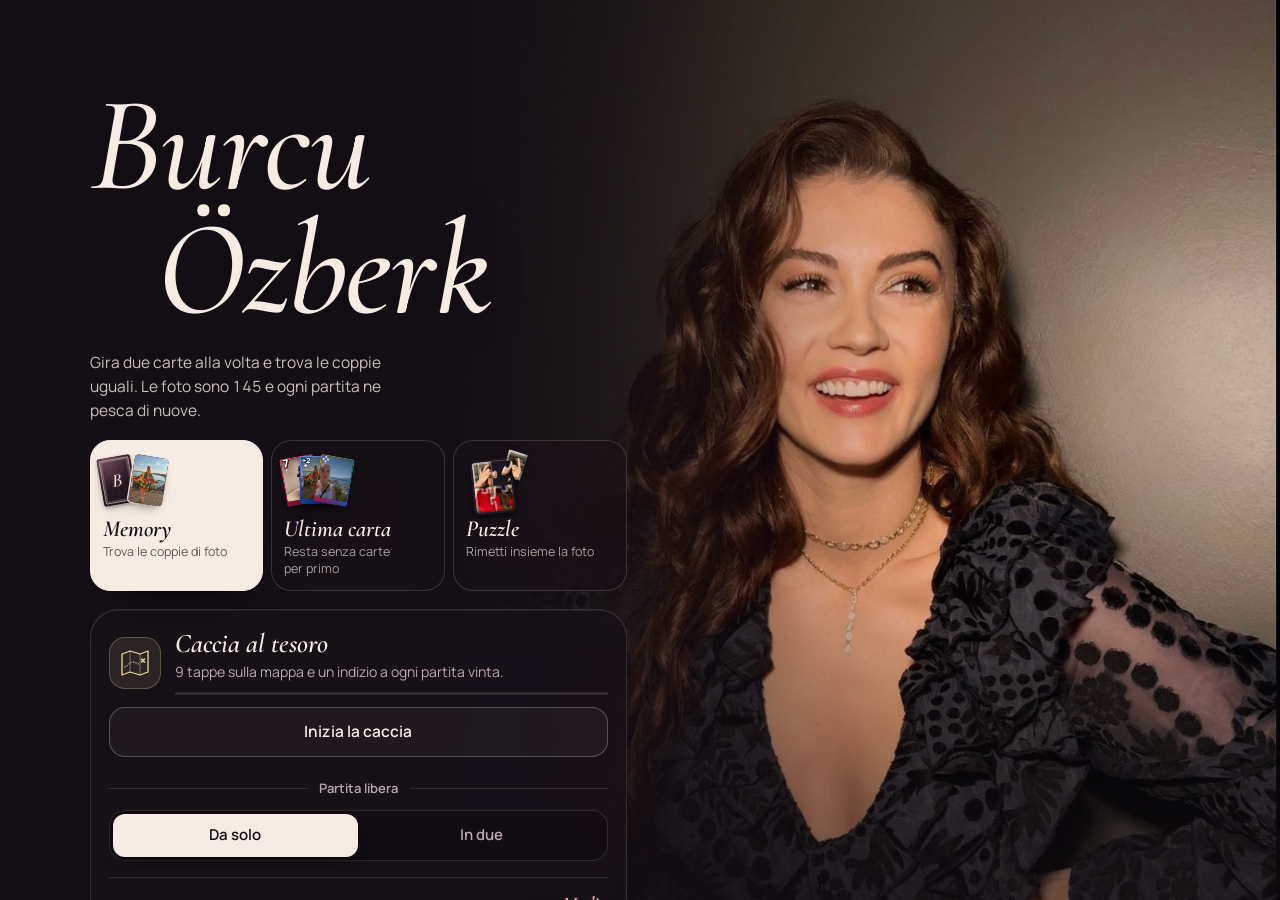
==== index.html @ 8291a828 "Burcu Özberk: Memory, Ultima carta e Puzzle con le foto di Burcu Nuova grafica scura con una foto di" ====
<!doctype html>
<html lang="it">
<head>
<meta charset="utf-8">
<meta name="viewport" content="width=device-width, initial-scale=1, viewport-fit=cover">
<title>Burcu Özberk</title>
<meta name="description" content="Memory, Ultima carta e Puzzle con le foto di Burcu Özberk. Fan game in italiano e in turco.">
<meta name="theme-color" content="#140f15">
<meta name="color-scheme" content="dark">
<link rel="icon" href="favicon.svg" type="image/svg+xml">
<link rel="icon" href="favicon-32.png" type="image/png" sizes="32x32">
<link rel="apple-touch-icon" href="apple-touch-icon.png">
<link rel="manifest" href="manifest.webmanifest">
<meta name="apple-mobile-web-app-title" content="Burcu Özberk">
<meta property="og:type" content="website">
<meta property="og:site_name" content="Burcu Özberk">
<meta property="og:title" content="Burcu Özberk">
<meta property="og:description" content="Memory, Ultima carta e Puzzle con le foto di Burcu Özberk. Gioca da solo o con gli amici.">
<meta property="og:image" content="https://napoli1984.github.io/Burcuozberk/og.jpg">
<meta property="og:image:width" content="1200">
<meta property="og:image:height" content="630">
<meta property="og:url" content="https://napoli1984.github.io/Burcuozberk/">
<meta name="twitter:card" content="summary_large_image">
<link rel="preload" href="fonts/cormorant-italic.woff2" as="font" type="font/woff2" crossorigin>
<link rel="preload" href="fonts/manrope.woff2" as="font" type="font/woff2" crossorigin>
<link rel="preload" href="bg/hero-memory.jpg" as="image" fetchpriority="high">
<style>
/* Burcu Özberk — the photograph is the hero. Home: a studio portrait fixed behind the page (full width on phones, the
   right side on wide screens), the name set large over it, the game switch and one frosted setup sheet in a single
   left-aligned column. Game screens keep their own geometry (board sized by JS, card table, puzzle stage) on a velvet
   ground lit by a soft wash of the same photo. Gold only marks rewards: the golden pair, stars, the Oro deck, the treasure. */
@font-face { font-family: "Cormorant Garamond"; src: url("fonts/cormorant-italic.woff2") format("woff2"); font-style: italic; font-weight: 300 700; font-display: swap; }
@font-face { font-family: "Manrope"; src: url("fonts/manrope.woff2") format("woff2"); font-style: normal; font-weight: 200 800; font-display: swap; }

:root {
  color-scheme: dark;
  --velvet: #140f15;
  --velvet-2: #1c151d;
  --porcelain: #f6ece4;
  --rose: #ec9fa8;
  --rose-deep: #a8435a;
  --glass: rgba(24, 18, 25, .64);
  --glass-soft: rgba(24, 18, 25, .42);
  --glass-line: rgba(246, 236, 228, .13);
  --blur: blur(22px) saturate(1.3);

  --bg: var(--velvet);
  --bg-glow: #2a1b27;
  --surface: #211822;
  --surface-2: #2c212b;
  --ink: #f6ece4;
  --muted: #bca9af;
  --line: rgba(246, 236, 228, .12);
  --line-strong: rgba(246, 236, 228, .27);
  --wine: #a8435a;
  --wine-deep: #6c2538;
  --wine-ink: #fff5f0;
  --accent-ink: #f2a9b2;
  --gold: #dab66d;
  --gold-soft: #edd5a1;
  --on-gold: #2a1d10;
  --pattern: rgba(237, 213, 161, .16);
  --sheen-lo: #a47b35;
  --sheen-hi: #fff4d2;
  --shadow-color: 0 0 0;
  --overlay: rgba(9, 6, 10, .72);
  --lb-bg: rgba(9, 6, 10, .97);
  --lb-ink: #f6ece4;
  --danger: #ff7f8a;
  --map-paper: #241a25;
  --map-sea: #1a131b;
  --map-land: #2d212c;
  --map-ink: #f1d1c4;
  --map-line: rgba(241, 209, 196, .42);
  --felt: #1e1620;
  --felt-ink: rgba(246, 236, 228, .07);

  --font-display: "Cormorant Garamond", Garamond, "Hoefler Text", "Times New Roman", serif;
  --font-ui: "Manrope", "Avenir Next", "Segoe UI", system-ui, sans-serif;
  --font-num: "Manrope", "Avenir Next", "Segoe UI", system-ui, sans-serif;
  --ease-out: cubic-bezier(.2, .9, .3, 1);
}

*, *::before, *::after { box-sizing: border-box; }
html { height: 100%; background: var(--velvet); }
body {
  height: 100%; margin: 0; overflow: hidden;
  background: var(--velvet); color: var(--ink);
  font-family: var(--font-ui); font-size: 16px; line-height: 1.5; font-variant-numeric: tabular-nums;
  -webkit-font-smoothing: antialiased; -moz-osx-font-smoothing: grayscale;
  -webkit-tap-highlight-color: transparent;
}
button { font: inherit; color: inherit; touch-action: manipulation; }
button:focus-visible, input:focus-visible, summary:focus-visible { outline: 2px solid var(--porcelain); outline-offset: 3px; }
[hidden] { display: none !important; }
.sr-only { position: absolute; width: 1px; height: 1px; margin: -1px; padding: 0; overflow: hidden; clip: rect(0 0 0 0); white-space: nowrap; border: 0; }
svg.i { width: 20px; height: 20px; fill: none; stroke: currentColor; stroke-width: 1.8; stroke-linecap: round; stroke-linejoin: round; flex: none; }

#app { position: relative; height: 100%; }
.screen { position: absolute; inset: 0; }
/* the game screens share a velvet ground lit by a blurred copy of the studio photo */
.game, .ucs, .pzs, .mapscreen, .onl {
  background:
    radial-gradient(ellipse 120% 80% at 50% 0%, rgba(20, 15, 21, .2), rgba(20, 15, 21, .86) 70%),
    url("bg/ambient.jpg") center top / cover no-repeat,
    var(--velvet);
}

/* ---------- card models ----------
   Each look is a set of variables on [data-deck]: the page itself, or one preview inside the chooser. The shared rules
   for backs, Memory fronts and Ultima carta cards only read these variables, so a preview can show another model than
   the page. A var() inside a set is resolved where the set is declared, so the sets only use page-wide colours.
   "classico" is shown as Velluto: plum velvet, a double porcelain frame and the italic B. */
:root, [data-deck="classico"] {
  --sp-bg: radial-gradient(circle at 50% 40%, #fff7f1 0, #f2c9cf 24%, #a8435a 64%, #3b1423 100%); --sp-ink: #3b1423;
  --bk-bg: #22141f;
  --bk-img: repeating-linear-gradient(135deg, rgba(255, 255, 255, .03) 0 1px, transparent 1px 3.4cqw), radial-gradient(ellipse 120% 80% at 26% 8%, rgba(242, 169, 178, .26), transparent 62%), linear-gradient(160deg, #3c2232 0%, #23141f 56%, #160c14 100%);
  --bk-size: auto, 100% 100%, 100% 100%;
  --bk-pos: 0 0, 0 0, 0 0;
  --bk-fr-inset: 5cqw; --bk-fr-border: 1px solid rgba(246, 222, 214, .6); --bk-fr-radius: 4cqw; --bk-fr-bg: none;
  --bk-fr-shadow: inset 0 0 0 2.2cqw transparent, inset 0 0 0 calc(2.2cqw + 1px) rgba(246, 222, 214, .22); --bk-fr-op: 1;
  --bk-af: none; --bk-af-inset: 0; --bk-af-bg: none; --bk-af-ink: currentColor; --bk-af-size: 10cqw; --bk-af-tf: none; --bk-af-fx: none;
  --mono-ink: #f4dbd5; --mono-shadow: 0 .8cqw 2.4cqw rgba(0, 0, 0, .5), 0 0 9cqw rgba(242, 169, 178, .28); --mono-size: 54cqw; --mono-y: -3%; --mono-op: 1;
  --mini-bg: #2b1824; --mini-line: rgba(246, 222, 214, .62);
  --fr-bg: #1b111a; --fr-t: 0px; --fr-s: 0px; --fr-b: 0px; --fr-r: 0px; --fr-line: none; --fr-dev: none;
  --uc-rubino: #b3173f; --uc-rubino-hi: #e9577b; --uc-rubino-lo: #5c0a1e;
  --uc-zaffiro: #1f55c4; --uc-zaffiro-hi: #5d93f0; --uc-zaffiro-lo: #0d2563;
  --uc-smeraldo: #0e8a5d; --uc-smeraldo-hi: #3fc690; --uc-smeraldo-lo: #05442d;
  --uc-ambra: #d4950f; --uc-ambra-hi: #f7cd55; --uc-ambra-lo: #7d5104;
  --uc-ink: #fff; --uc-edge: transparent; --uc-edge-k: 0; --uc-ph-ring: 0 0 0 0 transparent; --uc-ph-r: 5cqw; --uc-tex: none;
}
/* Polaroid: the back is an instant photo still developing; the photo appears when the card turns */
[data-deck="polaroid"] {
  --sp-bg: radial-gradient(circle at 50% 42%, #fffdf6 0, #f1e3c4 24%, #34313b 66%, #16151a 100%); --sp-ink: #26232b;
  --bk-bg: #fbf8f2;
  --bk-img: linear-gradient(180deg, rgba(255, 255, 255, .7), rgba(120, 96, 70, .07)), repeating-linear-gradient(112deg, rgba(120, 96, 70, .035) 0 1px, transparent 1px 3px);
  --bk-size: 100% 100%, auto; --bk-pos: 0 0, 0 0;
  --bk-fr-inset: 6cqw 6cqw 25cqw; --bk-fr-border: 0 solid transparent; --bk-fr-radius: 1.2cqw;
  --bk-fr-bg: radial-gradient(ellipse 85% 55% at 30% 22%, rgba(150, 140, 165, .4), transparent 70%), linear-gradient(162deg, #34313b, #16151a 58%, #231e25);
  --bk-fr-shadow: inset 0 0 0 1px rgba(0, 0, 0, .4), inset 0 1.5cqw 4cqw rgba(0, 0, 0, .45); --bk-fr-op: 1;
  --bk-af: "Burcu"; --bk-af-inset: auto 0 6.5cqw; --bk-af-bg: none; --bk-af-ink: rgba(42, 18, 25, .66); --bk-af-size: 13cqw; --bk-af-tf: rotate(-2deg); --bk-af-fx: none;
  --mono-ink: rgba(255, 244, 238, .2); --mono-shadow: none; --mono-size: 46cqw; --mono-y: -9.5cqw; --mono-op: 1;
  --mini-bg: linear-gradient(#26232b, #26232b) 2px 2px / calc(100% - 4px) calc(100% - 7px) no-repeat, #fbf8f2; --mini-line: rgba(42, 18, 25, .25);
  --fr-bg: #fbf8f2; --fr-t: 6cqw; --fr-s: 6cqw; --fr-b: 25cqw; --fr-r: 1.2cqw; --fr-line: 0 0 0 1px rgba(0, 0, 0, .1); --fr-dev: develop;
  --uc-rubino: #c4304d; --uc-rubino-hi: #cf4560; --uc-rubino-lo: #a82540;
  --uc-zaffiro: #2c5cc0; --uc-zaffiro-hi: #3a6bcc; --uc-zaffiro-lo: #224ea8;
  --uc-smeraldo: #1d8a62; --uc-smeraldo-hi: #279870; --uc-smeraldo-lo: #157554;
  --uc-ambra: #d99a22; --uc-ambra-hi: #e3a933; --uc-ambra-lo: #c4861a;
  --uc-ink: #fff; --uc-edge: transparent; --uc-edge-k: 0; --uc-ph-ring: 0 0 0 1.4cqw #fbf8f2, 0 0 0 calc(1.4cqw + 1px) rgba(0, 0, 0, .12); --uc-ph-r: 1cqw;
  --uc-tex: repeating-linear-gradient(112deg, rgba(255, 255, 255, .06) 0 1px, transparent 1px 3px);
}
/* Cipria: powder pink with white bows */
[data-deck="cipria"] {
  --sp-bg: radial-gradient(circle at 50% 42%, #fff 0, #fbe3ea 26%, #e39bb0 66%, #c56a88 100%); --sp-ink: #9a2f55;
  --bk-bg: #efbccb;
  --bk-img: url("data:image/svg+xml,%3Csvg xmlns='http://www.w3.org/2000/svg' viewBox='0 0 40 40'%3E%3Cg transform='translate(11 13) scale(.45)' opacity='.6'%3E%3Cg fill='%23fff'%3E %3Cpath d='M20 12.6C15.6 6.2 6.6 2.6 4.1 6.6c-2.3 3.7 1.6 9.6 9 9.3 3-.1 5.5-1.2 6.9-3.3z'/%3E %3Cpath d='M20 12.6c4.4-6.4 13.4-10 15.9-6 2.3 3.7-1.6 9.6-9 9.3-3-.1-5.5-1.2-6.9-3.3z'/%3E %3Cpath d='M18.5 14.4l-6 12.4 3.6-.5 2.1 2.7 2.4-13.4zM21.5 14.4l6 12.4-3.6-.5-2.1 2.7-2.4-13.4z'/%3E %3Cellipse cx='20' cy='13.4' rx='3.2' ry='3.5'/%3E%3C/g%3E%3C/g%3E%3C/svg%3E"), url("data:image/svg+xml,%3Csvg xmlns='http://www.w3.org/2000/svg' viewBox='0 0 40 40'%3E%3Cg transform='translate(11 13) scale(.45)' opacity='.6'%3E%3Cg fill='%23fff'%3E %3Cpath d='M20 12.6C15.6 6.2 6.6 2.6 4.1 6.6c-2.3 3.7 1.6 9.6 9 9.3 3-.1 5.5-1.2 6.9-3.3z'/%3E %3Cpath d='M20 12.6c4.4-6.4 13.4-10 15.9-6 2.3 3.7-1.6 9.6-9 9.3-3-.1-5.5-1.2-6.9-3.3z'/%3E %3Cpath d='M18.5 14.4l-6 12.4 3.6-.5 2.1 2.7 2.4-13.4zM21.5 14.4l6 12.4-3.6-.5-2.1 2.7-2.4-13.4z'/%3E %3Cellipse cx='20' cy='13.4' rx='3.2' ry='3.5'/%3E%3C/g%3E%3C/g%3E%3C/svg%3E"), linear-gradient(180deg, rgba(255, 255, 255, .32), rgba(255, 255, 255, 0) 45%, rgba(170, 50, 95, .16));
  --bk-size: 22cqw 22cqw, 22cqw 22cqw, 100% 100%; --bk-pos: 0 0, 11cqw 11cqw, 0 0;
  --bk-fr-inset: 5cqw; --bk-fr-border: 1px solid rgba(255, 255, 255, .95); --bk-fr-radius: 5cqw; --bk-fr-bg: none; --bk-fr-shadow: inset 0 0 4cqw rgba(255, 255, 255, .35); --bk-fr-op: 1;
  --bk-af: ""; --bk-af-inset: 0; --bk-af-bg: url("data:image/svg+xml,%3Csvg xmlns='http://www.w3.org/2000/svg' viewBox='0 0 60 44'%3E%3Cg fill='%23fff' stroke='rgba(176,58,98,.38)' stroke-width='.7' stroke-linejoin='round'%3E %3Cpath d='M27.5 22l-8.5 18 4-1.4 2.6 3.4 5.4-19zM32.5 22l8.5 18-4-1.4-2.6 3.4-5.4-19z'/%3E %3Cpath d='M28 17C22 8 9 3 5 9c-3.5 5.5 1 14 10 14.5 6 .5 11-2 13-4.5z'/%3E %3Cpath d='M32 17c6-9 19-14 23-8 3.5 5.5-1 14-10 14.5-6 .5-11-2-13-4.5z'/%3E %3Crect x='25.6' y='13.2' width='8.8' height='10.6' rx='3.4'/%3E%3C/g%3E %3Cg fill='none' stroke='rgba(176,58,98,.3)' stroke-width='.8' stroke-linecap='round'%3E %3Cpath d='M26.5 18.2C21 12.5 13 9.5 9.5 12M33.5 18.2C39 12.5 47 9.5 50.5 12'/%3E%3C/g%3E%3C/svg%3E") 50% 47% / 70cqw no-repeat; --bk-af-ink: currentColor; --bk-af-size: 10cqw; --bk-af-tf: none; --bk-af-fx: drop-shadow(0 .9cqw 0 rgba(168, 52, 96, .32));
  --mono-ink: transparent; --mono-shadow: none; --mono-size: 54cqw; --mono-y: -3%; --mono-op: 0;
  --mini-bg: #efbccb; --mini-line: #fff;
  --fr-bg: #efbccb; --fr-t: 3.4cqw; --fr-s: 3.4cqw; --fr-b: 3.4cqw; --fr-r: 4.5cqw; --fr-line: 0 0 0 1px rgba(255, 255, 255, .9); --fr-dev: none;
  --uc-rubino: #e47c99; --uc-rubino-hi: #f3a6bb; --uc-rubino-lo: #c95a7b;
  --uc-zaffiro: #789fe2; --uc-zaffiro-hi: #a3c0f3; --uc-zaffiro-lo: #557fc9;
  --uc-smeraldo: #62bd99; --uc-smeraldo-hi: #93d8bb; --uc-smeraldo-lo: #43a07c;
  --uc-ambra: #ecbf53; --uc-ambra-hi: #f6da8c; --uc-ambra-lo: #d39f33;
  --uc-ink: #3d1424; --uc-edge: transparent; --uc-edge-k: 0; --uc-ph-ring: 0 0 0 1.1cqw rgba(255, 255, 255, .92); --uc-ph-r: 4.5cqw; --uc-tex: none;
}
/* Notte: midnight blue, stars and a crescent */
[data-deck="notte"] {
  --sp-bg: radial-gradient(circle at 50% 42%, #fff 0, #c9d6ff 24%, #1d2b66 64%, #0b1230 100%); --sp-ink: #0f173d;
  --bk-bg: #0f173d;
  --bk-img: radial-gradient(circle at 20% 25%, #fff 0 .5cqw, transparent .8cqw), radial-gradient(circle at 65% 70%, rgba(255, 255, 255, .85) 0 .32cqw, transparent .6cqw), radial-gradient(circle at 80% 30%, rgba(214, 224, 255, .75) 0 .25cqw, transparent .5cqw), radial-gradient(circle at 35% 80%, rgba(214, 224, 255, .6) 0 .2cqw, transparent .45cqw), radial-gradient(ellipse 100% 55% at 50% 0%, rgba(96, 126, 230, .4), transparent 75%), linear-gradient(172deg, #1d2b66, #0e1538 60%, #080d24);
  --bk-size: 19cqw 23cqw, 13cqw 17cqw, 23cqw 15cqw, 29cqw 31cqw, 100% 100%, 100% 100%;
  --bk-pos: 0 0, 4cqw 7cqw, 9cqw 3cqw, 2cqw 5cqw, 0 0, 0 0;
  --bk-fr-inset: 5cqw; --bk-fr-border: 1px solid rgba(205, 214, 240, .8); --bk-fr-radius: 4cqw; --bk-fr-bg: none; --bk-fr-shadow: none; --bk-fr-op: .85;
  --bk-af: ""; --bk-af-inset: 20% 11% 59% 51%; --bk-af-bg: url("data:image/svg+xml,%3Csvg xmlns='http://www.w3.org/2000/svg' viewBox='0 0 40 40'%3E%3Cg fill='%23e8ecf8'%3E %3Cpath d='M17.03 7.17A12 12 0 1 0 30.29 23.07A10.5 10.5 0 0 1 17.03 7.17Z'/%3E %3Cpath d='M33 24.5l1.1 3.4 3.4 1.1-3.4 1.1-1.1 3.4-1.1-3.4-3.4-1.1 3.4-1.1z'/%3E %3Cpath d='M31.5 4.5l.7 2.1 2.1.7-2.1.7-.7 2.1-.7-2.1-2.1-.7 2.1-.7z' opacity='.8'/%3E%3C/g%3E%3C/svg%3E") center / contain no-repeat; --bk-af-ink: currentColor; --bk-af-size: 10cqw; --bk-af-tf: none; --bk-af-fx: drop-shadow(0 0 2cqw rgba(150, 178, 255, .6));
  --mono-ink: #e8ecf8; --mono-shadow: 0 0 5cqw rgba(150, 178, 255, .55), 0 .6cqw 0 rgba(0, 0, 0, .45); --mono-size: 54cqw; --mono-y: -1%; --mono-op: 1;
  --mini-bg: #131c48; --mini-line: rgba(205, 214, 240, .85);
  --fr-bg: #0f173d; --fr-t: 3cqw; --fr-s: 3cqw; --fr-b: 3cqw; --fr-r: 2.5cqw; --fr-line: 0 0 0 1px rgba(205, 214, 240, .75); --fr-dev: none;
  --uc-rubino: #951739; --uc-rubino-hi: #c03a5c; --uc-rubino-lo: #4c0619;
  --uc-zaffiro: #22429b; --uc-zaffiro-hi: #4467c6; --uc-zaffiro-lo: #0c1c52;
  --uc-smeraldo: #0f6f4c; --uc-smeraldo-hi: #2b9a6f; --uc-smeraldo-lo: #043624;
  --uc-ambra: #b98013; --uc-ambra-hi: #dcad44; --uc-ambra-lo: #5e3f04;
  --uc-ink: #eef1fb; --uc-edge: rgba(205, 214, 240, .75); --uc-edge-k: .013; --uc-ph-ring: 0 0 0 .7cqw rgba(205, 214, 240, .6); --uc-ph-r: 4cqw;
  --uc-tex: radial-gradient(circle at 30% 40%, rgba(255, 255, 255, .5) 0 .5px, transparent 1px) 0 0 / 15px 17px;
}
/* Nazar: the blue good-luck eye */
[data-deck="nazar"] {
  --sp-bg: radial-gradient(circle at 50% 42%, #fff 0, #9fd6fb 24%, #1546a8 64%, #0b2a6b 100%); --sp-ink: #0d2c80;
  --bk-bg: #1546a8;
  --bk-img: radial-gradient(circle, rgba(160, 210, 255, .3) 0 .8cqw, transparent 1.1cqw), radial-gradient(circle, rgba(160, 210, 255, .3) 0 .8cqw, transparent 1.1cqw), linear-gradient(160deg, rgba(255, 255, 255, .14), rgba(255, 255, 255, 0) 45%, rgba(0, 10, 60, .3));
  --bk-size: 11cqw 11cqw, 11cqw 11cqw, 100% 100%; --bk-pos: 0 0, 5.5cqw 5.5cqw, 0 0;
  --bk-fr-inset: 5cqw; --bk-fr-border: 1px solid rgba(255, 255, 255, .85); --bk-fr-radius: 4cqw; --bk-fr-bg: none; --bk-fr-shadow: none; --bk-fr-op: .9;
  --bk-af: ""; --bk-af-inset: 0; --bk-af-bg: url("data:image/svg+xml,%3Csvg xmlns='http://www.w3.org/2000/svg' viewBox='0 0 100 100'%3E %3Ccircle cx='50' cy='50' r='46' fill='%230d2c80' stroke='%23fff' stroke-width='2.6'/%3E %3Cpath d='M19 33A36 36 0 0 1 39 15.5' fill='none' stroke='%23fff' stroke-width='3' stroke-linecap='round' opacity='.35'/%3E %3Ccircle cx='50' cy='50' r='30.5' fill='%23fff'/%3E %3Ccircle cx='50' cy='50' r='21.5' fill='%2358b9f4'/%3E %3Ccircle cx='50' cy='50' r='11' fill='%230a0f20'/%3E %3Ccircle cx='44.6' cy='44.2' r='3.7' fill='%23fff' opacity='.92'/%3E%3C/svg%3E") center / 64cqw no-repeat; --bk-af-ink: currentColor; --bk-af-size: 10cqw; --bk-af-tf: none; --bk-af-fx: drop-shadow(0 1cqw 1.5cqw rgba(0, 8, 40, .45));
  --mono-ink: transparent; --mono-shadow: none; --mono-size: 54cqw; --mono-y: -3%; --mono-op: 0;
  --mini-bg: radial-gradient(circle, #fff 0 2.2px, #58b9f4 2.3px 3.4px, transparent 3.5px), #1546a8; --mini-line: rgba(255, 255, 255, .9);
  --fr-bg: #fff; --fr-t: 3.2cqw; --fr-s: 3.2cqw; --fr-b: 3.2cqw; --fr-r: 3cqw; --fr-line: 0 0 0 1.1cqw #1546a8; --fr-dev: none;
  --uc-rubino: #d62b48; --uc-rubino-hi: #f2647a; --uc-rubino-lo: #8c0f26;
  --uc-zaffiro: #1b63e0; --uc-zaffiro-hi: #5a9bff; --uc-zaffiro-lo: #0b3289;
  --uc-smeraldo: #0aa58a; --uc-smeraldo-hi: #43d3b4; --uc-smeraldo-lo: #045a4a;
  --uc-ambra: #e39a12; --uc-ambra-hi: #ffcd5a; --uc-ambra-lo: #9c5f02;
  --uc-ink: #fff; --uc-edge: transparent; --uc-edge-k: 0; --uc-ph-ring: 0 0 0 1cqw rgba(255, 255, 255, .95); --uc-ph-r: 4cqw; --uc-tex: none;
}
/* Oro: black and gold, the treasure-hunt prize */
[data-deck="oro"] {
  --sp-bg: radial-gradient(circle at 50% 42%, #fff1bf 0, #e9c76f 24%, #2b2216 64%, #15110b 100%); --sp-ink: #15110b;
  --bk-bg: #15110b;
  --bk-img: repeating-linear-gradient(60deg, rgba(241, 210, 127, .17) 0 1px, transparent 1px 6.5cqw), repeating-linear-gradient(-60deg, rgba(241, 210, 127, .17) 0 1px, transparent 1px 6.5cqw), radial-gradient(ellipse 85% 65% at 50% 42%, rgba(241, 210, 127, .12), transparent 72%);
  --bk-size: auto, auto, 100% 100%; --bk-pos: 0 0, 0 0, 0 0;
  --bk-fr-inset: 7cqw; --bk-fr-border: 1px solid #e9c76f; --bk-fr-radius: 1.5cqw;
  --bk-fr-bg: radial-gradient(ellipse 90% 70% at 50% 40%, #2b2216, #15110b 75%);
  --bk-fr-shadow: inset 0 0 0 1.4cqw #15110b, inset 0 0 0 calc(1.4cqw + 1px) rgba(233, 199, 111, .7); --bk-fr-op: 1;
  --bk-af: ""; --bk-af-inset: 10.5cqw; --bk-af-bg: url("data:image/svg+xml,%3Csvg xmlns='http://www.w3.org/2000/svg' viewBox='0 0 24 24'%3E%3Cg transform='rotate(0 12 12)' fill='none' stroke='%23e9c76f' stroke-width='.9'%3E%3Cpath d='M1 15A14 14 0 0 1 15 1'/%3E%3Cpath d='M1 9.5A8.5 8.5 0 0 1 9.5 1'/%3E%3Cpath d='M1 1l7 7M1 1l3.2 9.6M1 1l9.6 3.2'/%3E%3C/g%3E%3Cg transform='rotate(0 12 12)'%3E%3Cpath d='M1 1h3.4v3.4H1z' fill='%23e9c76f'/%3E%3C/g%3E%3C/svg%3E") left top / 15cqw no-repeat, url("data:image/svg+xml,%3Csvg xmlns='http://www.w3.org/2000/svg' viewBox='0 0 24 24'%3E%3Cg transform='rotate(90 12 12)' fill='none' stroke='%23e9c76f' stroke-width='.9'%3E%3Cpath d='M1 15A14 14 0 0 1 15 1'/%3E%3Cpath d='M1 9.5A8.5 8.5 0 0 1 9.5 1'/%3E%3Cpath d='M1 1l7 7M1 1l3.2 9.6M1 1l9.6 3.2'/%3E%3C/g%3E%3Cg transform='rotate(90 12 12)'%3E%3Cpath d='M1 1h3.4v3.4H1z' fill='%23e9c76f'/%3E%3C/g%3E%3C/svg%3E") right top / 15cqw no-repeat, url("data:image/svg+xml,%3Csvg xmlns='http://www.w3.org/2000/svg' viewBox='0 0 24 24'%3E%3Cg transform='rotate(180 12 12)' fill='none' stroke='%23e9c76f' stroke-width='.9'%3E%3Cpath d='M1 15A14 14 0 0 1 15 1'/%3E%3Cpath d='M1 9.5A8.5 8.5 0 0 1 9.5 1'/%3E%3Cpath d='M1 1l7 7M1 1l3.2 9.6M1 1l9.6 3.2'/%3E%3C/g%3E%3Cg transform='rotate(180 12 12)'%3E%3Cpath d='M1 1h3.4v3.4H1z' fill='%23e9c76f'/%3E%3C/g%3E%3C/svg%3E") right bottom / 15cqw no-repeat, url("data:image/svg+xml,%3Csvg xmlns='http://www.w3.org/2000/svg' viewBox='0 0 24 24'%3E%3Cg transform='rotate(270 12 12)' fill='none' stroke='%23e9c76f' stroke-width='.9'%3E%3Cpath d='M1 15A14 14 0 0 1 15 1'/%3E%3Cpath d='M1 9.5A8.5 8.5 0 0 1 9.5 1'/%3E%3Cpath d='M1 1l7 7M1 1l3.2 9.6M1 1l9.6 3.2'/%3E%3C/g%3E%3Cg transform='rotate(270 12 12)'%3E%3Cpath d='M1 1h3.4v3.4H1z' fill='%23e9c76f'/%3E%3C/g%3E%3C/svg%3E") left bottom / 15cqw no-repeat;
  --bk-af-ink: currentColor; --bk-af-size: 10cqw; --bk-af-tf: none; --bk-af-fx: none;
  --mono-ink: #f1d27f; --mono-shadow: 0 .6cqw 0 rgba(0, 0, 0, .5), 0 0 6cqw rgba(241, 210, 127, .35); --mono-size: 54cqw; --mono-y: -3%; --mono-op: 1;
  --mini-bg: #15110b; --mini-line: #e9c76f;
  --fr-bg: #15110b; --fr-t: 3cqw; --fr-s: 3cqw; --fr-b: 3cqw; --fr-r: 1.5cqw; --fr-line: 0 0 0 1px rgba(233, 199, 111, .9); --fr-dev: none;
  --uc-rubino: #a3163a; --uc-rubino-hi: #d23f61; --uc-rubino-lo: #4e0717;
  --uc-zaffiro: #1d4aa8; --uc-zaffiro-hi: #4d7fe0; --uc-zaffiro-lo: #0a1f52;
  --uc-smeraldo: #0c7a52; --uc-smeraldo-hi: #33b07f; --uc-smeraldo-lo: #033a26;
  --uc-ambra: #c58a0d; --uc-ambra-hi: #efc251; --uc-ambra-lo: #6b4503;
  --uc-ink: #f6e3b0; --uc-edge: #e2bd63; --uc-edge-k: .017; --uc-ph-ring: 0 0 0 .6cqw rgba(233, 199, 111, .95); --uc-ph-r: 4cqw; --uc-tex: none;
}

/* ---------- card back (shared by board, piles, chooser and finale), drawn from the model variables ---------- */
.back {
  isolation: isolate;
  background-color: var(--bk-bg); background-image: var(--bk-img);
  background-size: var(--bk-size); background-position: var(--bk-pos);
}
.back::before {
  content: ""; position: absolute; inset: var(--bk-fr-inset);
  border: var(--bk-fr-border); border-radius: var(--bk-fr-radius);
  background: var(--bk-fr-bg); box-shadow: var(--bk-fr-shadow); opacity: var(--bk-fr-op);
}
.back::after {
  content: var(--bk-af); position: absolute; inset: var(--bk-af-inset);
  display: grid; place-items: center; text-align: center; pointer-events: none;
  background: var(--bk-af-bg); color: var(--bk-af-ink); transform: var(--bk-af-tf); filter: var(--bk-af-fx);
  font: italic 600 var(--bk-af-size)/1 var(--font-display); letter-spacing: .01em; white-space: nowrap;
}
@container (max-width: 64px) { .back::after { font-size: 0; } }
.mono {
  position: relative; z-index: 1;
  font-family: var(--font-display); font-style: italic; font-weight: 600; line-height: 1;
  font-size: var(--mono-size); color: var(--mono-ink); text-shadow: var(--mono-shadow);
  transform: translateY(var(--mono-y)); opacity: var(--mono-op);
}
@keyframes develop {
  from { filter: brightness(.2) saturate(0) sepia(.5) contrast(.8); }
  55% { filter: brightness(.8) saturate(.55) sepia(.2); }
  to { filter: none; }
}

/* ---------- home ---------- */
.home { overflow-y: auto; overflow-x: hidden; -webkit-overflow-scrolling: touch; overscroll-behavior-y: contain; background: var(--velvet); }
.backdrop {
  position: fixed; left: 0; right: 0; top: 0; height: 84vh; height: 84svh; z-index: 0; overflow: hidden; pointer-events: none;
  animation: photoIn 1.6s var(--ease-out) both;
}
.bd-photo {
  position: absolute; inset: 0; width: 100%; height: 100%; display: block; object-fit: cover; object-position: 50% 14%;
  opacity: 0; transform: scale(1.035); transition: opacity .9s ease, transform 1.4s var(--ease-out);
}
.bd-photo[data-for="uc"] { object-position: 54% 10%; }
.bd-photo[data-for="pz"] { object-position: 50% 6%; }
:root:not([data-game]) .bd-photo[data-for="memory"],
:root[data-game="memory"] .bd-photo[data-for="memory"],
:root[data-game="uc"] .bd-photo[data-for="uc"],
:root[data-game="pz"] .bd-photo[data-for="pz"] { opacity: 1; transform: none; }
.backdrop::after {
  content: ""; position: absolute; inset: 0;
  background: linear-gradient(180deg, rgba(20, 15, 21, .28) 0%, rgba(20, 15, 21, 0) 16%, rgba(20, 15, 21, 0) 40%, rgba(20, 15, 21, .72) 66%, var(--velvet) 97%);
}
/* film grain over the photo */
.backdrop::before {
  content: ""; position: absolute; inset: 0; z-index: 1; opacity: .09; mix-blend-mode: overlay;
  background-image: url("data:image/svg+xml,%3Csvg xmlns='http://www.w3.org/2000/svg' width='160' height='160'%3E%3Cfilter id='n'%3E%3CfeTurbulence type='fractalNoise' baseFrequency='.85' numOctaves='2' stitchTiles='stitch'/%3E%3CfeColorMatrix values='0 0 0 0 1 0 0 0 0 1 0 0 0 0 1 0 0 0 .9 0'/%3E%3C/filter%3E%3Crect width='160' height='160' filter='url(%23n)'/%3E%3C/svg%3E");
}
.home-inner {
  position: relative; z-index: 1; display: grid; gap: 18px; align-content: start;
  width: 100%; max-width: 560px; min-height: 100%; margin: 0 auto;
  padding: calc(37vh + env(safe-area-inset-top, 0px)) 18px max(26px, env(safe-area-inset-bottom, 0px));
  padding-top: calc(37svh + env(safe-area-inset-top, 0px));
}
.cover { display: grid; gap: 14px; min-width: 0; }
.masthead {
  margin: 0; display: grid; justify-items: start; line-height: .96;
  font-family: var(--font-display); font-style: italic; font-weight: 500; letter-spacing: -.012em;
  font-size: clamp(80px, 26vw, 150px); color: var(--porcelain);
  text-shadow: 0 2px 40px rgba(10, 6, 10, .4);
}
.mh-1, .mh-2 { display: block; animation: rise 1.1s var(--ease-out) both; }
.mh-2 { padding-left: .5em; margin-top: -.04em; animation-delay: .1s; }
.lede { margin: 2px 0 0; max-width: 34ch; color: rgba(246, 236, 228, .8); font-size: 15.5px; line-height: 1.55; text-wrap: pretty; animation: rise 1.1s .2s var(--ease-out) both; }
/* the fan of photos from the first version stays in the page for the script, but the photograph replaces it */
.fan { display: none !important; }

/* game switch */
.sprite { position: absolute; width: 0; height: 0; overflow: hidden; }
.game-pick { display: grid; gap: 8px; margin-top: 4px; animation: rise 1.1s .28s var(--ease-out) both; }
.gp-tiles { display: grid; grid-template-columns: repeat(3, minmax(0, 1fr)); gap: 8px; }
.gp-tile {
  position: relative; display: grid; grid-template-columns: minmax(0, 1fr); justify-items: start; align-content: start; gap: 8px;
  min-width: 0; padding: 11px 12px 13px; border-radius: 20px; cursor: pointer; text-align: left;
  color: var(--porcelain); border: 1px solid rgba(246, 236, 228, .16);
  background: var(--glass-soft); -webkit-backdrop-filter: var(--blur); backdrop-filter: var(--blur);
  transition: background-color .3s ease, color .3s ease, border-color .3s ease, transform .15s ease;
}
.gp-tile:active { transform: scale(.98); }
@media (hover: hover) { .gp-tile[aria-pressed="false"]:hover { border-color: rgba(246, 236, 228, .4); } }
.gp-tile[aria-pressed="true"] { background: var(--porcelain); color: var(--velvet); border-color: var(--porcelain); box-shadow: 0 18px 40px -22px rgba(0, 0, 0, .9); }
.gp-text { display: grid; gap: 3px; min-width: 0; }
.gp-name { font-family: var(--font-display); font-style: italic; font-weight: 600; font-size: 23px; line-height: 1; text-wrap: balance; }
.gp-tag { font-size: 12.5px; line-height: 1.35; color: rgba(246, 236, 228, .66); text-wrap: pretty; }
.gp-tile[aria-pressed="true"] .gp-tag { color: rgba(20, 15, 21, .66); }
.gp-check { display: none; }
.gp-art { position: relative; width: 64px; height: 58px; flex: none; }
.gp-art > :is(.uc-card, .uc-back, .gp-photo) { position: absolute; top: 4px; transform-origin: 50% 110%; }
.gp-art .uc-card, .gp-art .uc-back { --cw: 34px; }
.gp-art canvas { position: absolute; left: -8px; top: -8px; width: 80px; height: 74px; display: block; }
.gp-photo { display: block; width: 34px; aspect-ratio: 5 / 7; border-radius: 4px; overflow: hidden; background: var(--surface-2); box-shadow: 0 6px 12px -6px rgba(0, 0, 0, .7), 0 0 0 1.5px var(--porcelain); }
.gp-photo img { width: 100%; height: 100%; object-fit: cover; display: block; max-width: none; }
@media (max-width: 400px) {
  .gp-tiles { gap: 6px; }
  .gp-tile { padding: 10px 9px 11px; border-radius: 18px; }
  .gp-tag { display: none; }
  .gp-name { font-size: 21px; }
}
@media (max-width: 340px) { .gp-name { font-size: 18px; } }

/* the setup sheet: one frosted panel, its parts divided by hairlines */
.setup {
  position: relative; display: grid; min-width: 0; padding: 4px 18px 18px;
  border-radius: 28px; border: 1px solid var(--glass-line);
  background: var(--glass); -webkit-backdrop-filter: var(--blur); backdrop-filter: var(--blur);
  box-shadow: inset 0 1px 0 rgba(255, 255, 255, .06), 0 40px 70px -46px rgba(0, 0, 0, .95);
  animation: rise 1.1s .36s var(--ease-out) both;
}
.setup-part { display: grid; min-width: 0; }
.hunt-card {
  display: grid; grid-template-columns: auto minmax(0, 1fr); align-items: center; gap: 12px 14px; padding: 16px 0 18px;
}
.hunt-art { width: 52px; height: 52px; padding: 10px; border-radius: 16px; color: var(--gold-soft); background: rgba(237, 213, 161, .1); box-shadow: inset 0 0 0 1px rgba(237, 213, 161, .28); }
.hunt-art svg { width: 100%; height: 100%; display: block; }
.hunt-text { display: grid; gap: 2px; min-width: 0; }
.hunt-title { font-family: var(--font-display); font-style: italic; font-weight: 600; font-size: 27px; line-height: 1.05; }
.hunt-sub { font-size: 14px; color: var(--muted); }
.hunt-bar { height: 3px; margin-top: 8px; border-radius: 3px; background: rgba(246, 236, 228, .12); overflow: hidden; }
.hunt-bar i { display: block; height: 100%; width: 0; border-radius: inherit; background: linear-gradient(90deg, var(--gold), var(--gold-soft)); transition: width .6s ease; }
.hunt-card .btn { grid-column: 1 / -1; }
.divider { display: flex; align-items: center; gap: 12px; padding: 4px 0 12px; font-size: 13px; font-weight: 600; color: var(--muted); }
.divider::before, .divider::after { content: ""; flex: 1; height: 1px; background: var(--line); }
.seg {
  display: grid; grid-template-columns: 1fr 1fr; padding: 4px; margin-bottom: 4px;
  border-radius: 16px; background: rgba(0, 0, 0, .26); box-shadow: inset 0 0 0 1px var(--line);
}
.seg button {
  border: 0; background: transparent; border-radius: 12px; padding: 10px 12px; cursor: pointer;
  font-weight: 600; font-size: 15px; color: var(--muted); transition: background-color .25s, color .25s;
}
.seg button[aria-pressed="true"] { background: var(--porcelain); color: var(--velvet); box-shadow: 0 8px 18px -10px rgba(0, 0, 0, .8); }
.duo-setup { display: grid; grid-template-columns: 1fr 1fr; gap: 10px; padding: 12px 0 6px; }
.field { display: grid; gap: 6px; min-width: 0; }
.field label { font-size: 13px; font-weight: 600; color: var(--muted); }
.field input, #onl-name {
  min-width: 0; width: 100%; font: 500 16px var(--font-ui); padding: 11px 13px; color: var(--ink);
  border-radius: 14px; border: 1px solid var(--line-strong); background: rgba(0, 0, 0, .28);
}
.field input::placeholder, #onl-name::placeholder { color: rgba(246, 236, 228, .38); }
.duo-setup .hint { grid-column: 1 / -1; margin: 0; font-size: 14px; color: var(--muted); }

.count-box { display: grid; gap: 12px; padding: 16px 0; border-top: 1px solid var(--line); }
.seg + .count-box, .duo-setup + .count-box { margin-top: 12px; }
.count-head { display: flex; align-items: baseline; justify-content: space-between; gap: 12px; }
.count-label { font-size: 13px; font-weight: 600; color: var(--muted); }
.count-tag { font-family: var(--font-display); font-style: italic; font-weight: 600; font-size: 21px; line-height: 1; color: var(--accent-ink); }
.count-row { display: grid; grid-template-columns: auto minmax(0, 1fr) auto; align-items: center; gap: 12px; }
.step {
  width: 44px; height: 44px; padding: 0; display: grid; place-items: center; cursor: pointer;
  border-radius: 50%; border: 1px solid var(--line-strong); background: transparent; color: var(--ink);
  transition: transform .12s ease, opacity .2s, background-color .2s;
}
.step:not(:disabled):active { transform: scale(.92); background: rgba(246, 236, 228, .08); }
.step:disabled { opacity: .28; cursor: default; }
.count-out { display: flex; flex-wrap: wrap; align-items: baseline; justify-content: center; column-gap: 8px; text-align: center; }
.count-num { font-family: var(--font-display); font-style: italic; font-weight: 600; font-size: 54px; line-height: .95; font-variant-numeric: lining-nums; }
.count-unit { font-size: 16px; font-weight: 600; }
.count-pairs { flex-basis: 100%; font-size: 13px; color: var(--muted); }
#count { -webkit-appearance: none; appearance: none; width: 100%; height: 26px; margin: 0; background: transparent; cursor: pointer; --p: 50%; }
#count::-webkit-slider-runnable-track { height: 2px; border-radius: 2px; background: linear-gradient(90deg, var(--porcelain) var(--p), rgba(246, 236, 228, .2) var(--p)); }
#count::-webkit-slider-thumb { -webkit-appearance: none; appearance: none; width: 22px; height: 22px; margin-top: -10px; border: 0; border-radius: 50%; background: var(--porcelain); box-shadow: 0 2px 10px rgba(0, 0, 0, .55); }
#count::-moz-range-track { height: 2px; border-radius: 2px; background: rgba(246, 236, 228, .2); }
#count::-moz-range-progress { height: 2px; border-radius: 2px; background: var(--porcelain); }
#count::-moz-range-thumb { width: 22px; height: 22px; border: 0; border-radius: 50%; background: var(--porcelain); box-shadow: 0 2px 10px rgba(0, 0, 0, .55); }
.mini-board { display: flex; flex-wrap: wrap; justify-content: center; gap: 3px; min-height: 12px; }
.mini-board i { width: 9px; height: 12px; border-radius: 2px; background: var(--mini-bg); box-shadow: inset 0 0 0 1px var(--mini-line); animation: miniIn .25s ease backwards; }

.opts { border-top: 1px solid var(--line); }
.opt-row { position: relative; display: flex; align-items: center; justify-content: space-between; gap: 14px; padding: 13px 0; cursor: pointer; }
.opt-row + .opt-row { border-top: 1px solid var(--line); }
.sw-text { display: grid; gap: 2px; min-width: 0; }
.sw-title { display: flex; align-items: center; gap: 8px; font-family: var(--font-display); font-style: italic; font-weight: 600; font-size: 22px; line-height: 1.1; }
.sw-title svg.i { width: 18px; height: 18px; color: var(--accent-ink); }
.sw-sub { font-size: 13.5px; color: var(--muted); }
.sw-input { position: absolute; opacity: 0; width: 1px; height: 1px; margin: 0; pointer-events: none; }
.switch { position: relative; flex: none; width: 50px; height: 30px; border-radius: 999px; background: rgba(246, 236, 228, .18); transition: background-color .2s; }
.switch::after {
  content: ""; position: absolute; top: 3px; left: 3px; width: 24px; height: 24px; border-radius: 50%;
  background: var(--porcelain); box-shadow: 0 1px 4px rgba(0, 0, 0, .45);
  transition: transform .25s cubic-bezier(.3, 1.4, .5, 1);
}
.sw-input:checked + .switch { background: var(--rose-deep); }
.sw-input:checked + .switch::after { transform: translateX(20px); }
.sw-input:focus-visible + .switch { outline: 2px solid var(--porcelain); outline-offset: 3px; }

.play-btn { margin-top: 14px; }
.btn.play-btn { min-height: 60px; font-family: var(--font-display); font-style: italic; font-weight: 600; font-size: 29px; line-height: 1; letter-spacing: 0; }
.online-btn { display: inline-flex; align-items: center; justify-content: center; gap: 9px; margin-top: 10px; }
.online-btn svg.i { width: 20px; height: 20px; }
.record-line { margin: 14px 0 0; display: flex; justify-content: center; align-items: center; gap: 8px; flex-wrap: wrap; font-size: 13px; color: var(--muted); text-align: center; }
.mini-stars { display: inline-flex; gap: 1px; }
.mini-stars svg { width: 11px; height: 11px; fill: var(--line-strong); }
.mini-stars svg.on { fill: var(--gold); }

.home-foot { display: flex; align-items: center; justify-content: space-between; gap: 10px 12px; flex-wrap: wrap; padding: 2px 2px 0; }
.foot-left { display: flex; align-items: center; gap: 8px; flex-wrap: wrap; }
.pill-toggle {
  display: inline-flex; align-items: center; gap: 7px; padding: 7px 13px; border-radius: 999px; cursor: pointer;
  border: 1px solid var(--line); background: var(--glass-soft); color: var(--ink); font-size: 14px; font-weight: 500;
}
.pill-toggle[aria-pressed="false"] { color: var(--muted); }
.pill-toggle svg.i { width: 18px; height: 18px; }
.lang { display: inline-flex; padding: 3px; border-radius: 999px; border: 1px solid var(--line); background: var(--glass-soft); }
.lang button { border: 0; background: transparent; border-radius: 999px; padding: 5px 11px; font-size: 13px; font-weight: 700; letter-spacing: .04em; color: var(--muted); cursor: pointer; }
.lang button[aria-pressed="true"] { background: var(--porcelain); color: var(--velvet); }
.fanline { font-size: 13px; color: var(--muted); }

/* wide screens: the photo takes the right side and the column sits on the left, over its faded edge */
@media (min-width: 640px) and (min-aspect-ratio: 1/1) {
  .backdrop { left: auto; right: 0; top: 0; bottom: 0; width: 64vw; height: 100%; }
  .bd-photo { object-position: 50% 16%; }
  .bd-photo[data-for="uc"] { object-position: 52% 12%; }
  .bd-photo[data-for="pz"] { object-position: 50% 10%; }
  .backdrop::after {
    background: linear-gradient(90deg, var(--velvet) 0%, rgba(20, 15, 21, .74) 16%, rgba(20, 15, 21, .18) 42%, rgba(20, 15, 21, 0) 60%),
      linear-gradient(0deg, rgba(20, 15, 21, .55), rgba(20, 15, 21, 0) 34%);
  }
  .home-inner { max-width: none; width: min(560px, 42vw); margin: 0 0 0 clamp(40px, 7vw, 120px); padding: clamp(40px, 9vh, 104px) 0 40px; }
  .masthead { font-size: clamp(116px, 10.5vw, 176px); }
}
/* landscape phones: a smaller name so the switch stays in view */
@media (min-width: 640px) and (min-aspect-ratio: 1/1) and (max-height: 560px) {
  .home-inner { padding-top: 22px; gap: 14px; }
  .masthead { font-size: clamp(64px, 17vh, 96px); }
  .lede { display: none; }
}
/* tablets held upright: the photo is larger, so the name starts lower, under her face */
@media (min-width: 600px) and (max-aspect-ratio: 1/1) {
  .home-inner { padding-top: calc(50vh + env(safe-area-inset-top, 0px)); padding-top: calc(50svh + env(safe-area-inset-top, 0px)); }
}

/* ---------- game ---------- */
.game {
  display: flex; flex-direction: column; gap: 10px;
  padding-inline: clamp(12px, 3vw, 32px); padding-block: max(10px, env(safe-area-inset-top, 0px)) max(12px, env(safe-area-inset-bottom, 0px));
}
.hud {
  display: grid; align-items: center; gap: 8px 10px; padding: 6px; border-radius: 22px;
  grid-template-columns: auto minmax(0, 1fr) auto auto;
  grid-template-areas: "exit level peek sound" "stats stats stats stats";
  background: var(--glass); -webkit-backdrop-filter: var(--blur); backdrop-filter: var(--blur);
  border: 1px solid var(--glass-line);
}
@media (max-width: 359px) { .peek-btn > span:not(.badge) { display: none; } .peek-btn { padding: 0 8px 0 10px; } }
@media (min-width: 760px) {
  .hud { grid-template-columns: auto auto minmax(0, 1fr) auto auto; grid-template-areas: "exit level stats peek sound"; gap: 10px 16px; }
}
#btn-exit { grid-area: exit; }
.hud-level { grid-area: level; font-family: var(--font-display); font-style: italic; font-weight: 600; font-size: 23px; line-height: 1; white-space: nowrap; overflow: hidden; text-overflow: ellipsis; padding-right: 4px; }
#btn-peek { grid-area: peek; }
#audio-game { grid-area: sound; }
.hud-stats, .duo-bar { grid-area: stats; display: flex; justify-content: center; align-items: center; gap: clamp(16px, 4vw, 38px); min-width: 0; padding-bottom: 4px; }
@media (min-width: 760px) { .hud-stats, .duo-bar { padding-bottom: 0; } }
.stat { display: grid; justify-items: center; gap: 1px; }
.st-label { font-size: 11.5px; font-weight: 600; color: var(--muted); }
.st-val { display: flex; align-items: center; gap: 6px; font-family: var(--font-num); font-size: 18px; font-weight: 700; line-height: 1.15; font-variant-numeric: tabular-nums; }
.st-val.urgent { color: var(--danger); }
.combo { font: 700 11px/1 var(--font-ui); padding: 3px 7px; border-radius: 999px; background: var(--rose-deep); color: var(--wine-ink); }
.combo.pop { animation: pop .35s cubic-bezier(.3, 1.6, .5, 1); }
.icon-btn {
  width: 42px; height: 42px; display: inline-grid; place-items: center; padding: 0; cursor: pointer;
  border-radius: 50%; border: 1px solid var(--line); background: rgba(246, 236, 228, .06); color: var(--ink);
}
.peek-btn {
  display: inline-flex; align-items: center; gap: 7px; height: 42px; padding: 0 10px 0 14px; cursor: pointer;
  border-radius: 999px; border: 1px solid var(--line); background: rgba(246, 236, 228, .06); color: var(--ink);
  font-weight: 600; font-size: 14.5px; transition: opacity .2s, transform .15s;
}
.peek-btn:not(:disabled):active { transform: scale(.96); }
.peek-btn:disabled { opacity: .4; cursor: default; }
.peek-btn.bump { animation: pop .4s cubic-bezier(.3, 1.6, .5, 1); }
.badge { min-width: 22px; height: 22px; padding: 0 6px; display: inline-grid; place-items: center; border-radius: 999px; background: var(--porcelain); color: var(--velvet); font: 700 12px var(--font-num); }
.pchip {
  display: flex; align-items: center; gap: 10px; min-width: 0; max-width: 48%;
  padding: 5px 6px 5px 14px; border-radius: 999px; border: 1px solid var(--line); background: rgba(246, 236, 228, .05);
  transition: background-color .25s, color .25s, box-shadow .25s;
}
.pchip .pname { font-weight: 600; white-space: nowrap; overflow: hidden; text-overflow: ellipsis; min-width: 0; }
.pchip .ppairs { font: 700 15px var(--font-num); min-width: 28px; height: 28px; display: grid; place-items: center; border-radius: 999px; background: rgba(246, 236, 228, .1); }
.pchip.active { background: var(--porcelain); color: var(--velvet); border-color: transparent; box-shadow: 0 0 0 3px rgba(236, 159, 168, .45); }
.pchip.active .ppairs { background: var(--rose-deep); color: var(--wine-ink); }
.timebar { height: 3px; border-radius: 3px; background: rgba(246, 236, 228, .12); overflow: hidden; flex: none; }
#timebar-fill { display: block; height: 100%; background: var(--porcelain); transform-origin: left center; transition: transform .25s linear, background-color .3s; }
.timebar.urgent #timebar-fill { background: var(--danger); }
.board-wrap { position: relative; flex: 1 1 auto; min-height: 0; }
.board { position: absolute; inset: 0; }
.board-msg { position: absolute; inset: 0; display: grid; place-content: center; justify-items: center; gap: 14px; color: var(--muted); font-size: 15px; }
.shuffle { position: relative; width: 70px; height: 56px; }
.shuffle i {
  position: absolute; top: 0; left: 50%; width: 42px; height: 56px; margin-left: -21px; border-radius: 6px;
  background: var(--mini-bg); border: 1px solid var(--mini-line); animation: shuffle 1s ease-in-out infinite;
}
.shuffle i:nth-child(2) { animation-delay: .33s; }
.shuffle i:nth-child(3) { animation-delay: .66s; }

/* board cards */
.card {
  position: absolute; padding: 0; margin: 0; border: 0; background: none; cursor: pointer;
  container-type: inline-size; border-radius: 7%;
  -webkit-user-select: none; user-select: none;
  transition: left .3s ease, top .3s ease, width .3s ease, height .3s ease;
}
.card.dealing { transition: none; }
.board.shuffling .card { transition: left .62s cubic-bezier(.5, 0, .2, 1), top .62s cubic-bezier(.5, 0, .2, 1); }
.card:focus-visible { outline: 2px solid var(--porcelain); outline-offset: 3px; }
.lift { position: absolute; inset: 0; display: block; perspective: 900px; transition: transform .2s ease; }
.inner { position: absolute; inset: 0; display: block; transform-style: preserve-3d; transition: transform .55s cubic-bezier(.3, 1.35, .5, 1); }
.card.up .inner, .card.matched .inner, .card.peek .inner, .card.used .inner { transform: rotateY(180deg); }
.card.peek .inner { transition-duration: .4s; }
.face {
  position: absolute; inset: 0; display: block; overflow: hidden;
  border-radius: 8px; border-radius: 7cqw;
  -webkit-backface-visibility: hidden; backface-visibility: hidden;
  box-shadow: 0 1px 2px rgba(0, 0, 0, .4), 0 10px 20px -10px rgba(0, 0, 0, .75);
}
.card .back { transform: rotateY(0deg); display: grid; place-items: center; }
.card .front { transform: rotateY(180deg); background: var(--fr-bg); }
.front img {
  position: absolute; top: var(--fr-t); left: var(--fr-s); width: calc(100% - 2 * var(--fr-s)); height: calc(100% - var(--fr-t) - var(--fr-b));
  object-fit: cover; display: block; max-width: none; pointer-events: none; -webkit-user-drag: none;
  border-radius: var(--fr-r); box-shadow: var(--fr-line);
}
/* Polaroid: the photo develops as the card turns; a matched card keeps the same animation, so it is not cut short */
.card.up .front img, .card.matched .front img { animation: var(--fr-dev) 1.15s ease-out; }
@media (prefers-reduced-motion: reduce) { .card.up .front img, .card.matched .front img { animation: none; } }
.front::after { content: ""; position: absolute; inset: 0; border-radius: inherit; box-shadow: inset 0 0 0 1px rgba(255, 255, 255, .22); pointer-events: none; }
@media (hover: hover) {
  .card:not(.up):not(.matched):not(.used):hover .lift { transform: translateY(-4px) rotate(-1.2deg); }
}
.card.matched, .card.used { cursor: default; }
.card.matched .front { box-shadow: 0 0 0 2px var(--gold), 0 0 0 1.2cqw rgba(237, 213, 161, .28), 0 12px 22px -10px rgba(0, 0, 0, .7); }
.card.flash .front::before {
  content: ""; position: absolute; inset: 0; z-index: 2;
  background: radial-gradient(circle at 50% 38%, rgba(255, 255, 255, .95), rgba(255, 255, 255, .55) 35%, rgba(255, 255, 255, 0) 72%);
  animation: flash .55s ease-out forwards;
}
.card.golden .front::after {
  box-shadow: none; padding: 3px; padding: max(3px, 3cqw);
  background: linear-gradient(110deg, var(--sheen-lo), var(--sheen-hi) 22%, var(--sheen-lo) 42%, var(--sheen-hi) 62%, var(--sheen-lo) 82%, var(--sheen-hi));
  background-size: 260% 100%;
  -webkit-mask: linear-gradient(#000 0 0) content-box, linear-gradient(#000 0 0);
  -webkit-mask-composite: xor; mask-composite: exclude;
  animation: sheen 2.4s linear infinite;
}
.card.shake .lift { animation: shake .42s cubic-bezier(.36, .07, .19, .97); }
.card .front.special { display: grid; place-items: center; background: var(--sp-bg); }
.sp-rays { position: absolute; inset: -25%; background: repeating-conic-gradient(from 0deg, rgba(255, 255, 255, .16) 0 8deg, rgba(255, 255, 255, 0) 8deg 24deg); animation: spin 14s linear infinite; }
.sp-icon { position: relative; width: 44cqw; height: 44cqw; color: var(--sp-ink); transform: translateY(-6%); }
.sp-icon svg { width: 100%; height: 100%; display: block; fill: none; stroke: currentColor; stroke-width: 1.9; stroke-linecap: round; stroke-linejoin: round; }
.sp-name {
  position: absolute; left: 4%; right: 4%; bottom: 8cqw; text-align: center; line-height: 1.1;
  font-family: var(--font-ui); font-weight: 700; font-size: 10px; font-size: max(8px, 10.5cqw); letter-spacing: .02em;
  color: #fff; text-shadow: 0 1px 2px rgba(0, 0, 0, .55);
}
.card.used .front { filter: saturate(.35) brightness(.8); opacity: .5; }
.card.used .sp-rays { animation: none; }

/* ---------- treasure map ---------- */
.mapscreen {
  display: flex; flex-direction: column; gap: 12px; overflow-y: auto; overflow-x: hidden;
  padding-inline: clamp(14px, 3vw, 32px); padding-block: max(10px, env(safe-area-inset-top, 0px)) 18px;
}
.map-head { display: grid; grid-template-columns: auto minmax(0, 1fr) auto; align-items: center; gap: 12px; }
.map-titles { display: grid; gap: 1px; min-width: 0; }
.map-title { margin: 0; font-family: var(--font-display); font-style: italic; font-weight: 600; font-size: 28px; line-height: 1.05; white-space: nowrap; overflow: hidden; text-overflow: ellipsis; }
.map-progress { font-size: 13px; font-weight: 600; color: var(--muted); white-space: nowrap; }
.map-body { flex: 1 0 auto; display: grid; gap: 16px; align-content: center; }
.map-wrap {
  position: relative; width: 100%; max-width: min(100%, max(280px, calc(100vh - 330px))); max-width: min(100%, max(280px, calc(100dvh - 330px)));
  aspect-ratio: 1; margin-inline: auto; container-type: inline-size;
  border-radius: 22px; overflow: hidden; box-shadow: 0 0 0 1px var(--glass-line), 0 30px 60px -34px rgba(0, 0, 0, .95);
}
@media (min-width: 900px), (min-width: 600px) and (orientation: landscape) {
  .map-body { grid-template-columns: minmax(260px, 380px) minmax(0, 1fr); align-items: center; gap: clamp(16px, 3vw, 40px); }
  .map-wrap { max-width: min(100%, calc(100vh - 90px)); max-width: min(100%, calc(100dvh - 90px)); }
}
#map-svg { position: absolute; inset: 0; width: 100%; height: 100%; display: block; }
.m-sea { fill: var(--map-sea); }
.m-land { fill: var(--map-land); stroke: var(--map-ink); stroke-width: 2.4; stroke-linejoin: round; }
.m-coast { fill: none; stroke: var(--map-line); stroke-width: 1.4; stroke-dasharray: 3 7; }
.m-ink { fill: none; stroke: var(--map-line); stroke-width: 2.2; stroke-linecap: round; stroke-linejoin: round; }
.m-wave { fill: none; stroke: var(--map-line); stroke-width: 1.8; stroke-linecap: round; opacity: .7; }
.m-fill { fill: var(--map-ink); }
.m-soft { fill: var(--map-line); }
.m-frame { fill: none; stroke: var(--map-ink); stroke-width: 3; }
.m-frame2 { fill: none; stroke: var(--map-line); stroke-width: 1.2; }
.m-text { fill: var(--map-ink); font-family: var(--font-display); font-style: italic; font-weight: 600; font-size: 26px; }
.m-x { fill: none; stroke: var(--rose); stroke-width: 7; stroke-linecap: round; }
.m-path { fill: none; stroke: var(--gold); stroke-width: 7; stroke-linecap: round; stroke-dasharray: .1 17; }
.m-mask { fill: none; stroke: #fff; stroke-width: 30; stroke-linecap: round; stroke-dasharray: 1; stroke-dashoffset: 0; }
.m-mask.draw { stroke-dashoffset: 1; animation: drawPath 1.4s ease forwards; }
.map-stops { position: absolute; inset: 0; }
.stop {
  position: absolute; transform: translate(-50%, -24%); width: 20%;
  display: grid; justify-items: center; gap: 3px; padding: 0; border: 0; background: none; cursor: pointer; color: var(--map-ink);
}
.medal {
  width: 40px; height: 40px; width: max(38px, 8.6cqw); height: max(38px, 8.6cqw);
  display: grid; place-items: center; border-radius: 50%;
  background: var(--map-land); color: var(--map-ink); border: 1.5px solid var(--map-line);
  box-shadow: 0 8px 16px -8px rgba(0, 0, 0, .9);
  transition: transform .2s ease, background-color .3s, color .3s;
}
.medal svg { width: 54%; height: 54%; display: block; fill: none; stroke: currentColor; stroke-width: 1.7; stroke-linecap: round; stroke-linejoin: round; }
.stop-name {
  font-family: var(--font-display); font-style: italic; font-weight: 600; font-size: 12px; font-size: max(12px, 2.6cqw); line-height: 1.05;
  text-align: center; color: var(--map-ink);
  text-shadow: 0 0 3px var(--map-sea), 0 0 3px var(--map-sea), 0 0 7px var(--map-sea);
}
.stop-stars:empty { display: none; }
@media (hover: hover) { .stop:hover .medal { transform: scale(1.1); } }
.stop.done .medal { background: var(--gold-soft); color: var(--on-gold); border-color: var(--gold); }
.stop.current .medal { background: var(--porcelain); color: var(--velvet); border-color: var(--rose); animation: pulse 1.4s ease-in-out infinite; }
.stop.hint .medal { animation: pulse 1.1s ease-in-out infinite; box-shadow: 0 0 0 4px var(--rose), 0 0 26px 8px rgba(236, 159, 168, .7); }
.stop.treasure .medal { background: var(--rose-deep); color: var(--gold-soft); border-color: var(--gold-soft); }
.stop.wrong .medal { animation: shake .42s cubic-bezier(.36, .07, .19, .97); }
.clue { order: -1; display: grid; gap: 14px; align-content: start; }
.letter {
  position: relative; margin-top: 18px; padding: 32px 22px 20px; text-align: center;
  border-radius: 22px; border: 1px solid var(--glass-line); background: var(--glass); -webkit-backdrop-filter: var(--blur); backdrop-filter: var(--blur);
  box-shadow: 0 24px 44px -30px rgba(0, 0, 0, .95); transform-origin: top center;
}
.letter.unfold { animation: unfold .85s cubic-bezier(.2, .9, .3, 1.1); }
.seal {
  position: absolute; top: -21px; left: 50%; transform: translateX(-50%);
  width: 44px; height: 44px; border-radius: 50%; display: grid; place-items: center;
  background: radial-gradient(circle at 35% 30%, #d06a80, var(--rose-deep) 58%, var(--wine-deep));
  color: var(--porcelain); font-family: var(--font-display); font-style: italic; font-weight: 600; font-size: 25px; line-height: 1;
  box-shadow: 0 6px 14px -5px rgba(0, 0, 0, .9), inset 0 0 0 1.5px rgba(255, 220, 226, .35);
}
.clue-kicker { margin: 0; font-size: 13px; font-weight: 600; color: var(--muted); }
.clue-text { margin: 8px 0 0; font-family: var(--font-display); font-style: italic; font-weight: 500; font-size: clamp(22px, 2.6vw, 26px); line-height: 1.3; color: var(--ink); text-wrap: balance; }
.clue-help { margin: 12px 0 0; font-size: 14px; color: var(--muted); min-height: 1.45em; }
.clue-help.bad { color: var(--danger); }
.found-card {
  display: grid; gap: 6px; justify-items: center; text-align: center; padding: 22px 18px; border-radius: 22px;
  background: var(--glass); -webkit-backdrop-filter: var(--blur); backdrop-filter: var(--blur); border: 1px solid var(--glass-line);
}
.found-kicker { margin: 0; font-size: 13px; font-weight: 600; color: var(--muted); }
.found-name { margin: 0; font-family: var(--font-display); font-style: italic; font-weight: 600; font-size: 38px; line-height: 1.05; color: var(--porcelain); }
.found-meta { margin: 0; font-size: 14px; color: var(--muted); }
.found-card .btn { width: 100%; margin-top: 8px; }

/* ---------- effects ---------- */
#fx { position: fixed; inset: 0; pointer-events: none; z-index: 56; overflow: hidden; }
#fx-canvas { position: fixed; inset: 0; pointer-events: none; z-index: 60; }
.float {
  position: absolute; transform: translate(-50%, -50%); white-space: nowrap;
  font: 700 16px var(--font-num); color: var(--velvet); background: var(--porcelain);
  padding: 3px 11px; border-radius: 999px; box-shadow: 0 10px 22px -10px rgba(0, 0, 0, .8);
  animation: floatUp 1s ease-out forwards;
}
.float.gold, .float.time { color: var(--on-gold); background: var(--gold-soft); }
.banner {
  position: absolute; left: 50%; top: 44%; transform: translate(-50%, -50%);
  max-width: calc(100% - 32px); text-align: center;
  background: rgba(26, 19, 27, .86); -webkit-backdrop-filter: var(--blur); backdrop-filter: var(--blur);
  border-radius: 24px; padding: 10px 26px 14px;
  box-shadow: 0 24px 50px -22px rgba(0, 0, 0, .95), 0 0 0 1px var(--glass-line);
  animation: bannerIn 1.25s cubic-bezier(.2, .9, .3, 1.15) forwards;
}
.banner.long { animation-duration: 1.9s; }
.b-title { font-family: var(--font-display); font-style: italic; font-weight: 600; font-size: clamp(34px, 8vw, 56px); line-height: 1.02; color: var(--porcelain); }
.b-sub { margin-top: 4px; font-size: 13.5px; font-weight: 600; color: var(--muted); }
.banner.gold { background: linear-gradient(120deg, var(--sheen-lo), var(--gold-soft) 40%, var(--sheen-hi) 55%, var(--gold-soft) 70%, var(--sheen-lo)); }
.banner.gold .b-title, .banner.gold .b-sub { color: var(--on-gold); }
.countdown { position: fixed; inset: 0; display: grid; place-items: center; z-index: 57; pointer-events: none; }
.countdown span {
  font-family: var(--font-display); font-style: italic; font-weight: 600; font-size: clamp(110px, 28vw, 220px); line-height: 1;
  color: var(--porcelain); text-shadow: 0 0 50px rgba(20, 15, 21, .9), 0 0 14px rgba(20, 15, 21, .9);
  animation: count .7s cubic-bezier(.2, .9, .3, 1.2) forwards;
}

/* ---------- overlays ---------- */
.overlay {
  position: fixed; inset: 0; z-index: 50; display: grid; place-items: center;
  padding: max(16px, env(safe-area-inset-top, 0px)) 16px max(16px, env(safe-area-inset-bottom, 0px));
  background: var(--overlay); -webkit-backdrop-filter: blur(6px); backdrop-filter: blur(6px);
  animation: fadeIn .25s ease;
}
#confirm { z-index: 66; }
.panel {
  width: 100%; max-width: 430px; max-height: 100%; overflow-y: auto;
  background: linear-gradient(180deg, #261b27, #1c151d 60%); color: var(--ink); border-radius: 30px;
  padding: 28px 22px 22px; border: 1px solid var(--glass-line);
  box-shadow: inset 0 1px 0 rgba(255, 255, 255, .06), 0 40px 80px -30px rgba(0, 0, 0, .95);
  animation: panelIn .45s cubic-bezier(.2, .9, .3, 1.15);
}
.result { display: grid; justify-items: center; gap: 10px; text-align: center; }
.res-kicker { margin: 0; font-size: 13px; font-weight: 600; color: var(--muted); }
.res-title { margin: 0; font-family: var(--font-display); font-style: italic; font-weight: 600; font-size: clamp(40px, 11vw, 54px); line-height: 1; color: var(--porcelain); text-wrap: balance; }
.stars { display: flex; gap: 8px; }
.stars svg { width: 38px; height: 38px; fill: rgba(246, 236, 228, .16); transition: fill .2s; }
.stars .on svg { fill: var(--gold); animation: starPop .5s cubic-bezier(.3, 1.7, .5, 1); }
.res-score { margin: 0; display: flex; align-items: baseline; gap: 8px; }
#res-score { font: 700 44px/1 var(--font-num); font-variant-numeric: tabular-nums; letter-spacing: -.02em; }
.res-unit { font-size: 14px; font-weight: 600; color: var(--muted); }
.res-record { margin: 0; padding: 4px 12px; border-radius: 999px; background: var(--gold-soft); color: var(--on-gold); font-size: 13px; font-weight: 700; animation: pop .5s .9s cubic-bezier(.3, 1.6, .5, 1) backwards; }
.res-stats { width: 100%; margin: 6px 0 0; padding-top: 12px; border-top: 1px solid var(--line); display: grid; grid-template-columns: minmax(0, 1fr) auto; gap: 8px 16px; text-align: left; font-size: 15px; }
.res-stats dt { color: var(--muted); }
.res-stats dd { margin: 0; text-align: right; font-weight: 600; font-variant-numeric: tabular-nums; }
.res-actions { width: 100%; display: grid; gap: 8px; margin-top: 8px; }
.btn {
  min-height: 50px; padding: 12px 18px; border-radius: 16px; cursor: pointer;
  border: 1px solid var(--line-strong); background: rgba(246, 236, 228, .04); color: var(--ink);
  font-weight: 600; font-size: 15.5px; letter-spacing: .005em;
  transition: transform .15s ease, box-shadow .15s ease, background-color .2s;
}
.btn:active { transform: scale(.985); }
@media (hover: hover) { .btn:not(.primary):not(.gold):not(.catch):not(:disabled):hover { background: rgba(246, 236, 228, .09); } }
.btn.primary { background: var(--porcelain); color: var(--velvet); border-color: transparent; box-shadow: 0 16px 34px -20px rgba(0, 0, 0, .95); }
@media (hover: hover) { .btn.primary:not(:disabled):hover { background: #fffaf6; } }
.btn.ghost { background: transparent; border-color: transparent; color: var(--muted); }
.panel.small { max-width: 380px; text-align: center; }
.cf-title { margin: 0 0 6px; font-family: var(--font-display); font-style: italic; font-weight: 600; font-size: 34px; line-height: 1.05; }
.cf-text { margin: 0; color: var(--muted); }

.finale { z-index: 52; }
.finale-panel { display: grid; justify-items: center; gap: 10px; text-align: center; max-width: 460px; overflow-x: hidden; }
.chest-stage { position: relative; width: 230px; height: 190px; display: grid; place-items: center; }
.rays {
  position: absolute; left: 50%; top: 50%; width: 360px; height: 360px; margin: -180px 0 0 -180px; border-radius: 50%;
  background: repeating-conic-gradient(from 0deg, var(--gold-soft) 0 6deg, rgba(0, 0, 0, 0) 6deg 20deg);
  -webkit-mask: radial-gradient(circle, #000 18%, transparent 66%); mask: radial-gradient(circle, #000 18%, transparent 66%);
  opacity: 0; transition: opacity .9s ease; animation: spin 18s linear infinite;
}
.finale.open .rays { opacity: .5; }
.chest { position: relative; width: 210px; height: auto; display: block; overflow: visible; }
.c-wood { fill: var(--rose-deep); }
.c-wood-dark { fill: var(--wine-deep); }
.c-gold { fill: var(--gold-soft); }
.c-gold-dark { fill: var(--gold); }
.c-shine { fill: var(--sheen-hi); }
.c-gem { fill: var(--rose); }
.chest .spark { transform-box: fill-box; transform-origin: center; }
.finale.open .chest .spark { animation: twinkle 1.6s .6s ease-in-out infinite; }
.finale.open .chest .spark.s2 { animation-delay: 1.1s; }
.finale.open .chest .spark.s3 { animation-delay: 1.5s; }
.chest .lid-open, .chest .coins { opacity: 0; }
.finale.open .chest .lid-closed { opacity: 0; transition: opacity .12s; }
.finale.open .chest .lid-open { opacity: 1; animation: lidPop .55s cubic-bezier(.3, 1.6, .5, 1); transform-origin: 105px 92px; }
.finale.open .chest .coins { opacity: 1; animation: pop .5s .12s cubic-bezier(.3, 1.6, .5, 1) backwards; transform-origin: 105px 92px; }
.fin-text { margin: 0; color: var(--muted); max-width: 32ch; text-wrap: balance; }
.fin-reward { display: flex; align-items: center; gap: 14px; padding: 10px 16px 10px 10px; border-radius: 18px; background: rgba(246, 236, 228, .06); border: 1px solid var(--line); text-align: left; }
.gold-sample { position: relative; width: 52px; aspect-ratio: 3 / 4; flex: none; container-type: inline-size; }
.gold-sample .face { position: absolute; inset: 0; display: grid; place-items: center; overflow: hidden; border-radius: 7cqw; }
.fin-reward strong { display: block; font-family: var(--font-display); font-style: italic; font-weight: 600; font-size: 22px; }
.fin-reward span { font-size: 14px; color: var(--muted); }

.gallery { z-index: 65; }
.gal-panel {
  width: 100%; max-width: 980px; max-height: 100%; display: flex; flex-direction: column; overflow: hidden;
  background: var(--velvet-2); border-radius: 26px; border: 1px solid var(--glass-line); box-shadow: 0 40px 80px -30px rgba(0, 0, 0, .95);
  animation: panelIn .4s cubic-bezier(.2, .9, .3, 1.1);
}
.gal-head { display: flex; align-items: center; justify-content: space-between; gap: 12px; padding: 14px 14px 14px 22px; border-bottom: 1px solid var(--line); }
.gal-head h2 { margin: 0; font-family: var(--font-display); font-style: italic; font-weight: 600; font-size: 28px; line-height: 1.1; }
.gal-grid { flex: 1; overflow-y: auto; padding: 14px; display: grid; grid-template-columns: repeat(auto-fill, minmax(min(140px, 42%), 1fr)); gap: 8px; align-content: start; }
.gal-grid button { padding: 0; border: 0; border-radius: 14px; overflow: hidden; aspect-ratio: 3 / 4; background: var(--surface-2); cursor: zoom-in; max-width: 100%; }
.gal-grid img { width: 100%; height: 100%; object-fit: cover; display: block; max-width: none; transition: transform .3s ease; }
@media (hover: hover) { .gal-grid button:hover img { transform: scale(1.04); } }
.lightbox { position: fixed; inset: 0; z-index: 70; background: var(--lb-bg); display: grid; place-items: center; touch-action: pan-y; animation: fadeIn .2s ease; }
.lightbox img { max-width: calc(100vw - 24px); max-height: calc(100vh - 130px); max-height: calc(100dvh - 130px); width: auto; height: auto; object-fit: contain; border-radius: 12px; box-shadow: 0 30px 70px -20px rgba(0, 0, 0, .9); user-select: none; -webkit-user-drag: none; }
.lb-btn { position: absolute; width: 46px; height: 46px; display: grid; place-items: center; border-radius: 50%; border: 1px solid rgba(246, 236, 228, .16); background: rgba(246, 236, 228, .1); color: var(--lb-ink); cursor: pointer; }
.lb-btn svg.i { width: 24px; height: 24px; }
.lb-prev { left: 12px; top: 50%; transform: translateY(-50%); }
.lb-next { right: 12px; top: 50%; transform: translateY(-50%); }
.lb-close { right: 12px; top: max(12px, env(safe-area-inset-top, 0px)); }
.lb-count { position: absolute; left: 0; right: 0; bottom: max(14px, env(safe-area-inset-bottom, 0px)); margin: 0; text-align: center; color: var(--lb-ink); font-size: 14px; font-weight: 600; opacity: .75; }

/* ---------- Puzzle and Ultima carta setups (inside the sheet) ---------- */
.pz-hero { width: min(100%, 340px); margin: 0 auto; padding-top: 6px; }
.pz-hero canvas { display: block; width: 100%; height: auto; aspect-ratio: 360 / 290; }
.pz-mini { width: 52px; height: 52px; border-radius: 16px; display: grid; place-items: center; background: rgba(246, 236, 228, .07); box-shadow: inset 0 0 0 1px var(--line-strong); color: var(--porcelain); flex: none; }
.pz-mini svg { width: 30px; height: 30px; fill: currentColor; }
.more-btn { display: inline-flex; align-items: center; gap: 5px; border: 0; background: none; padding: 2px 0; color: var(--accent-ink); font: 600 14px var(--font-ui); cursor: pointer; }
.more-btn svg.i { width: 16px; height: 16px; }
.pz-photos { display: grid; grid-template-columns: repeat(6, minmax(0, 1fr)); gap: 8px; }
.th { position: relative; aspect-ratio: 3 / 4; min-width: 0; padding: 0; border: 0; border-radius: 12px; background: var(--surface-2); cursor: pointer; transition: box-shadow .2s, transform .15s; }
.th:active { transform: scale(.97); }
.th img { width: 100%; height: 100%; object-fit: cover; display: block; border-radius: 12px; max-width: none; }
.th[aria-pressed="true"] { box-shadow: 0 0 0 2px var(--velvet), 0 0 0 4px var(--porcelain); }
.th-check { position: absolute; top: -7px; right: -7px; width: 22px; height: 22px; border-radius: 50%; background: var(--porcelain); display: grid; place-items: center; box-shadow: 0 0 0 2px var(--velvet); }
.th-check svg { width: 13px; height: 13px; fill: none; stroke: var(--velvet); stroke-width: 3; stroke-linecap: round; stroke-linejoin: round; }
.th-star { position: absolute; left: 5px; bottom: 5px; width: 20px; height: 20px; border-radius: 50%; background: rgba(12, 8, 12, .62); display: grid; place-items: center; }
.th-star svg { width: 13px; height: 13px; fill: var(--gold-soft); }
.th.surprise { display: grid; place-content: center; justify-items: center; gap: 4px; padding: 4px; border: 1px dashed var(--line-strong); background: transparent; color: var(--ink); font: 600 11.5px/1.15 var(--font-ui); text-align: center; }
.th.surprise svg.i { width: 24px; height: 24px; color: var(--accent-ink); }
.th.surprise[aria-pressed="true"] { border-style: solid; border-color: transparent; background: rgba(246, 236, 228, .08); }
.pz-sizes, .uc-opp-pick { display: grid; grid-template-columns: repeat(4, minmax(0, 1fr)); gap: 8px; }
.uc-opp-pick { grid-template-columns: repeat(3, minmax(0, 1fr)); }
.pz-sizes button, .uc-opp-pick button {
  display: grid; justify-items: center; gap: 5px; padding: 11px 4px 10px; min-width: 0; cursor: pointer;
  border-radius: 16px; border: 1px solid var(--line); background: transparent; color: var(--ink);
  transition: border-color .2s, background-color .2s, color .2s;
}
.pz-sizes button[aria-pressed="true"], .uc-opp-pick button[aria-pressed="true"] { border-color: var(--porcelain); background: var(--porcelain); color: var(--velvet); }
.pz-sizes button:disabled { opacity: .35; cursor: default; }
.pz-sizes .gi { width: 24px; height: 32px; fill: none; stroke: var(--muted); stroke-width: 1.1; }
.pz-sizes .gi rect { stroke-width: 1.6; }
.pz-sizes button[aria-pressed="true"] .gi { stroke: var(--velvet); }
.pz-sizes .n, .uc-opp-pick .n { font-family: var(--font-display); font-style: italic; font-weight: 600; font-size: 26px; line-height: 1; font-variant-numeric: lining-nums; }
.pz-sizes .l, .uc-opp-pick .l { font-size: 12px; color: var(--muted); }
.pz-sizes button[aria-pressed="true"] .l, .uc-opp-pick button[aria-pressed="true"] .l { color: rgba(20, 15, 21, .66); }
@media (max-width: 460px) { .pz-photos { grid-template-columns: repeat(3, minmax(0, 1fr)); gap: 10px; } }
.uc-intro { display: grid; grid-template-columns: auto minmax(0, 1fr); align-items: center; gap: 12px 16px; padding: 16px 0 18px; }
.uc-mini { position: relative; width: 82px; height: 70px; }
.uc-mini .uc-card { position: absolute; top: 4px; --cw: 44px; transform-origin: 50% 110%; }
.uc-opp-pick .avs { display: flex; justify-content: center; }
.uc-opp-pick .avs svg { width: 30px; height: 30px; padding: 2px; border-radius: 50%; background: var(--surface-2); border: 2px solid var(--velvet); margin-left: -9px; }
.uc-opp-pick button[aria-pressed="true"] .avs svg { border-color: var(--porcelain); background: #efe2d8; }
.uc-opp-pick .avs svg:first-child { margin-left: 0; }
.uc-rules { border-top: 1px solid var(--line); }
.uc-rules summary {
  display: flex; justify-content: space-between; align-items: center; gap: 12px; padding: 14px 0; cursor: pointer; list-style: none;
  font-family: var(--font-display); font-style: italic; font-weight: 600; font-size: 22px;
}
.uc-rules summary::-webkit-details-marker { display: none; }
.uc-rules summary::after { content: "+"; font: 400 24px/1 var(--font-ui); color: var(--muted); }
.uc-rules[open] summary::after { content: "\2013"; }
.uc-rules ol { margin: 0 0 16px; padding-left: 20px; display: grid; gap: 8px; font-size: 14.5px; line-height: 1.5; color: var(--muted); }
#setup-pz .count-box:first-of-type { border-top: 1px solid var(--line); }

/* ---------- card chooser: a row in the Memory and Ultima carta setups, and the panel it opens ---------- */
.deck-row {
  display: flex; align-items: center; gap: 14px; width: 100%; min-width: 0; padding: 12px 0;
  border: 0; border-top: 1px solid var(--line); border-bottom: 1px solid var(--line); background: transparent; color: var(--ink);
  font: inherit; text-align: left; cursor: pointer;
}
.uc-rules + .deck-row { border-top: 0; }
.deck-thumb { position: relative; width: 64px; height: 52px; flex: none; }
.dk { position: absolute; top: 4px; display: block; width: 34px; aspect-ratio: 3 / 4; container-type: inline-size; }
.dk .face { position: absolute; inset: 0; display: grid; place-items: center; overflow: hidden; border-radius: 7cqw; box-shadow: 0 6px 12px -6px rgba(0, 0, 0, .85); }
.dk .front { background: var(--fr-bg); }
.dk-b { left: 2px; transform: rotate(-9deg); }
.dk-f { left: 27px; transform: rotate(8deg); }
.deck-txt { display: grid; gap: 1px; min-width: 0; flex: 1 1 auto; }
.deck-name { font-family: var(--font-display); font-style: italic; font-weight: 600; font-size: 23px; line-height: 1.05; color: var(--porcelain); white-space: nowrap; overflow: hidden; text-overflow: ellipsis; }
.deck-go { display: inline-flex; align-items: center; gap: 1px; flex: none; color: var(--accent-ink); font-size: 14px; font-weight: 600; }
.deck-go svg.i { width: 18px; height: 18px; }

.deck-pick { z-index: 64; }
.dp-panel {
  width: 100%; max-width: 660px; max-height: 100%; display: flex; flex-direction: column; overflow: hidden;
  background: var(--velvet-2); border-radius: 26px; border: 1px solid var(--glass-line); box-shadow: 0 40px 80px -30px rgba(0, 0, 0, .95);
  animation: panelIn .4s cubic-bezier(.2, .9, .3, 1.1);
}
.dp-head { display: flex; align-items: flex-start; justify-content: space-between; gap: 12px; padding: 18px 14px 12px 22px; border-bottom: 1px solid var(--line); }
.dp-head h2 { margin: 0; font-family: var(--font-display); font-style: italic; font-weight: 600; font-size: 32px; line-height: 1.05; }
.dp-head p { margin: 4px 0 0; font-size: 14px; color: var(--muted); }
.dp-grid { flex: 1 1 auto; overflow-y: auto; padding: 14px; display: grid; grid-template-columns: repeat(2, minmax(0, 1fr)); gap: 10px; align-content: start; }
@media (min-width: 600px) { .dp-grid { grid-template-columns: repeat(3, minmax(0, 1fr)); } }
.dp-item {
  position: relative; display: grid; justify-items: center; align-content: start; gap: 3px; min-width: 0; padding: 12px 8px 14px;
  border-radius: 22px; border: 1px solid var(--line); background: rgba(246, 236, 228, .03); color: var(--ink);
  font: inherit; text-align: center; cursor: pointer; transition: border-color .2s, box-shadow .2s, transform .15s, background-color .2s;
}
.dp-item:active { transform: scale(.98); }
@media (hover: hover) { .dp-item:not([aria-pressed="true"]):hover { border-color: var(--line-strong); } }
.dp-item[aria-pressed="true"] { border-color: var(--porcelain); background: rgba(246, 236, 228, .07); box-shadow: 0 0 0 1px var(--porcelain); }
.dp-art { position: relative; width: 128px; height: 98px; margin-bottom: 6px; }
.dp-art .dk { top: 8px; width: 52px; }
.dp-art .dk-b { left: 4px; transform: rotate(-10deg); }
.dp-art .dk-f { left: 40px; top: 4px; transform: rotate(-1deg); z-index: 1; }
.dp-art .uc-card { position: absolute; left: 74px; top: 14px; --cw: 50px; transform: rotate(10deg); z-index: 2; }
.dp-item.pop .dp-art { animation: dpPop .45s cubic-bezier(.3, 1.6, .5, 1); }
@keyframes dpPop { 40% { transform: scale(1.07); } }
.dp-name { font-family: var(--font-display); font-style: italic; font-weight: 600; font-size: 24px; line-height: 1.05; }
.dp-desc { font-size: 13px; line-height: 1.3; color: var(--muted); text-wrap: balance; }
.dp-item .gp-check {
  display: grid; position: absolute; top: 10px; right: 10px; width: 22px; height: 22px; border-radius: 50%;
  place-items: center; border: 1.5px solid var(--line-strong); transition: background-color .25s, border-color .25s;
}
.dp-item .gp-check svg { width: 12px; height: 12px; fill: none; stroke: var(--velvet); stroke-width: 3.2; stroke-linecap: round; stroke-linejoin: round; opacity: 0; transition: opacity .2s; }
.dp-item[aria-pressed="true"] .gp-check { background: var(--porcelain); border-color: var(--porcelain); }
.dp-item[aria-pressed="true"] .gp-check svg { opacity: 1; }
.dp-item.locked { cursor: default; }
.dp-item.locked .dp-art { opacity: .45; filter: saturate(.4); }
.dp-item.locked .gp-check { border: 0; background: rgba(237, 213, 161, .12); color: var(--gold-soft); }
.dp-item.locked .gp-check svg { opacity: 1; width: 13px; height: 13px; stroke: currentColor; stroke-width: 2.2; }
.dp-item.locked .dp-desc { color: var(--gold-soft); font-weight: 600; }
.dp-item.shake { animation: ucShake .42s cubic-bezier(.36, .07, .19, .97); }
.dp-foot { padding: 12px 14px 14px; border-top: 1px solid var(--line); }
.dp-foot .btn { width: 100%; }
@media (prefers-reduced-motion: reduce) { .dp-item.pop .dp-art, .dp-item.shake { animation: none; } }

/* ---------- Ultima carta: cards ---------- */
.uc-card {
  --s: var(--uc-rubino); --s-hi: var(--uc-rubino-hi); --s-lo: var(--uc-rubino-lo); --ol: var(--s-lo);
  position: relative; display: block; width: var(--cw, 90px); aspect-ratio: 5 / 7; flex: none; padding: 0; margin: 0;
  container-type: inline-size; border: 0; border-radius: calc(var(--cw, 90px) * .075); overflow: hidden; isolation: isolate;
  background: var(--uc-tex), linear-gradient(155deg, var(--s-hi), var(--s) 42%, var(--s-lo));
  box-shadow: inset 0 0 0 calc(var(--cw, 90px) * var(--uc-edge-k)) var(--uc-edge), 0 12px 24px -14px rgba(0, 0, 0, .9), 0 2px 5px -1px rgba(0, 0, 0, .5);
  color: #fff; font: inherit; text-align: left;
}
.uc-card.zaffiro { --s: var(--uc-zaffiro); --s-hi: var(--uc-zaffiro-hi); --s-lo: var(--uc-zaffiro-lo); }
.uc-card.smeraldo { --s: var(--uc-smeraldo); --s-hi: var(--uc-smeraldo-hi); --s-lo: var(--uc-smeraldo-lo); }
.uc-card.ambra { --s: var(--uc-ambra); --s-hi: var(--uc-ambra-hi); --s-lo: var(--uc-ambra-lo); }
.uc-card.wild { --ol: #2a1020; background: var(--uc-tex), conic-gradient(from 225deg, var(--uc-rubino), var(--uc-ambra), var(--uc-smeraldo), var(--uc-zaffiro), var(--uc-rubino)); }
.uc-card .ph { position: absolute; inset: 3.6cqw 3.6cqw 15cqw; border-radius: var(--uc-ph-r); overflow: hidden; background: #140a0e; box-shadow: var(--uc-ph-ring); }
.uc-card .ph img { width: 100%; height: 100%; object-fit: cover; display: block; max-width: none; }
.uc-card .ph::after {
  content: ""; position: absolute; inset: 0;
  background: radial-gradient(circle at 0 0, rgba(0, 0, 0, .5), rgba(0, 0, 0, 0) 46%), radial-gradient(circle at 100% 100%, rgba(0, 0, 0, .42), rgba(0, 0, 0, 0) 44%);
}
.uc-card.act .ph::after { background: linear-gradient(180deg, rgba(0, 0, 0, .46), rgba(0, 0, 0, .26) 42%, rgba(0, 0, 0, .46)); }
/* rank and suit in two corners, the lower one upside down like a deck of cards; white with an outline in the card's dark tone */
.uc-card .idx {
  position: absolute; z-index: 3; top: 3cqw; left: 4.4cqw; width: 25cqw;
  display: flex; flex-direction: column; align-items: center; gap: 1.4cqw; pointer-events: none;
}
.uc-card .idx.br { top: auto; left: auto; right: 4.4cqw; bottom: 3cqw; transform: rotate(180deg); }
.uc-card .rk, .uc-card .big {
  display: block; font-family: var(--font-ui); font-style: normal; font-weight: 800; line-height: .8; letter-spacing: -.04em; color: #fff;
  text-shadow: .05em 0 var(--ol), -.05em 0 var(--ol), 0 .05em var(--ol), 0 -.05em var(--ol),
    .036em .036em var(--ol), -.036em .036em var(--ol), .036em -.036em var(--ol), -.036em -.036em var(--ol), 0 .07em .14em rgba(0, 0, 0, .5);
}
.uc-card .rk { font-size: 33cqw; }
.uc-card .rk.two { font-size: 21cqw; margin-top: 2.4cqw; letter-spacing: -.07em; }
.uc-card .idx .gem { display: block; width: 9.4cqw; height: 9.4cqw; fill: #fff; stroke: var(--ol); stroke-width: 3.6; paint-order: stroke; overflow: visible; filter: drop-shadow(0 .5cqw .8cqw rgba(0, 0, 0, .45)); }
.uc-card .ico { display: block; fill: none; stroke: #fff; stroke-width: 2.7; stroke-linecap: round; stroke-linejoin: round; overflow: visible; }
.uc-card .ico .ol { stroke: var(--ol); stroke-width: 6.2; }
.uc-card .idx .ico { width: 19cqw; height: 19cqw; margin: 1cqw 0 .4cqw; filter: drop-shadow(0 .6cqw 1cqw rgba(0, 0, 0, .4)); }
.uc-card .center { position: absolute; z-index: 2; inset: 3.6cqw 3.6cqw 15cqw; display: grid; place-items: center; }
.uc-card .center .ico { width: 54cqw; height: 54cqw; stroke-width: 2.3; filter: drop-shadow(0 1cqw 3cqw rgba(0, 0, 0, .5)); }
.uc-card .center .ico .ol { stroke-width: 4.1; }
.uc-card .center .big { font-size: 50cqw; }
.uc-card .band {
  position: absolute; z-index: 2; left: 0; right: 0; bottom: 0; height: 15cqw; display: flex; align-items: center;
  padding: 0 27cqw .6cqw 6.5cqw; color: var(--uc-ink); font-size: 7cqw; font-weight: 700; letter-spacing: .18em; text-transform: uppercase; white-space: nowrap; overflow: hidden;
}
.uc-card .band span { overflow: hidden; text-overflow: clip; }
.uc-card.wild .band { background: linear-gradient(180deg, rgba(20, 6, 12, 0), rgba(20, 6, 12, .28)); }
@container (max-width: 64px) { .uc-card .band span, .uc-card .idx.br { visibility: hidden; } .uc-card .center { display: none; } }
.quad { display: grid; grid-template-columns: 1fr 1fr; gap: 2.4cqw; width: 30cqw; transform: rotate(45deg); filter: drop-shadow(0 1cqw 3cqw rgba(0, 0, 0, .5)); }
.uc-card .idx .quad { width: 14cqw; gap: 1.3cqw; margin: 4cqw 0 2.6cqw; }
.uc-card .idx .rk + .quad { width: 11cqw; gap: 1cqw; margin: 1.6cqw 0 0; }
.uc-card .center .quad { width: 38cqw; gap: 3cqw; }
.quad i { aspect-ratio: 1; border-radius: 30%; border: .8cqw solid rgba(255, 255, 255, .92); }
.quad i:nth-child(1) { background: var(--uc-rubino); } .quad i:nth-child(2) { background: var(--uc-ambra); }
.quad i:nth-child(3) { background: var(--uc-zaffiro); } .quad i:nth-child(4) { background: var(--uc-smeraldo); }
.uc-back { position: relative; display: block; width: var(--cw, 90px); aspect-ratio: 5 / 7; flex: none; container-type: inline-size; }
.uc-back .ub {
  position: absolute; inset: 0; display: grid; place-items: center; overflow: hidden; border-radius: 7.5cqw;
  box-shadow: 0 12px 24px -14px rgba(0, 0, 0, .9), 0 2px 5px -1px rgba(0, 0, 0, .5);
}
.uc-fly { position: fixed; z-index: 54; pointer-events: none; perspective: 1000px; will-change: transform; }
.uc-fly-in { position: absolute; inset: 0; transform-style: preserve-3d; }
.uc-fly-in > * { position: absolute; inset: 0; width: 100%; backface-visibility: hidden; -webkit-backface-visibility: hidden; }
.uc-fly-in > .f-back { transform: rotateY(180deg); }

/* ---------- Ultima carta: table ---------- */
.ucs {
  --hw: 84px; --pw: 110px;
  display: grid; grid-template-columns: minmax(0, 1fr); grid-template-rows: auto auto minmax(0, 1fr) auto;
  grid-template-areas: "head" "opps" "table" "foot"; gap: 6px; overflow: hidden;
  padding: max(8px, env(safe-area-inset-top, 0px)) clamp(12px, 3vw, 32px) max(10px, env(safe-area-inset-bottom, 0px));
}
.uc-head { grid-area: head; display: grid; grid-template-columns: auto minmax(0, 1fr) auto auto; align-items: center; gap: 12px; }
.uc-titles { display: grid; gap: 1px; min-width: 0; }
.uc-title { margin: 0; font-family: var(--font-display); font-style: italic; font-weight: 600; font-size: 28px; line-height: 1.05; white-space: nowrap; overflow: hidden; text-overflow: ellipsis; }
.uc-sub { font-size: 13px; font-weight: 600; color: var(--muted); white-space: nowrap; }
.uc-stats { display: none; gap: 26px; margin-right: 8px; }
.uc-opps { grid-area: opps; display: flex; justify-content: space-around; align-items: flex-start; gap: 6px; min-width: 0; }
.opp { position: relative; display: grid; justify-items: center; gap: 4px; min-width: 0; text-align: center; }
.opp .avatar {
  width: 54px; height: 54px; display: grid; place-items: center; border-radius: 50%;
  background: rgba(246, 236, 228, .08); border: 1.5px solid var(--line-strong); box-shadow: 0 10px 20px -12px rgba(0, 0, 0, .9);
  -webkit-backdrop-filter: var(--blur); backdrop-filter: var(--blur);
  transition: border-color .25s, box-shadow .25s;
}
.opp .avatar svg { width: 72%; height: 72%; }
.opp.turn .avatar { border-color: var(--rose); box-shadow: 0 0 0 4px rgba(236, 159, 168, .32), 0 10px 20px -12px rgba(0, 0, 0, .9); animation: pulse 1.6s ease-in-out infinite; }
.opp .o-info { display: grid; justify-items: center; gap: 4px; min-width: 0; }
.opp .name { font-family: var(--font-display); font-style: italic; font-weight: 600; font-size: 19px; line-height: 1; white-space: nowrap; }
.opp .mini { display: flex; height: 22px; }
.opp .mini i { width: 15px; height: 22px; margin-left: -9px; border-radius: 3px; background: var(--mini-bg); box-shadow: inset 0 0 0 1px var(--mini-line), 0 2px 4px -2px rgba(0, 0, 0, .7); }
.opp .mini i:first-child { margin-left: 0; }
.opp .count { font-size: 12px; font-weight: 600; color: var(--muted); white-space: nowrap; }
.shout { display: inline-block; padding: 2px 9px; border-radius: 999px; background: var(--gold-soft); color: var(--on-gold); font-size: 11.5px; font-weight: 700; white-space: nowrap; }
.opp .shout.danger { background: var(--danger); color: #fff; }
.uc-table { grid-area: table; position: relative; display: grid; place-items: center; min-height: 0; min-width: 0; padding: 14px 0 54px; }
.uc-felt {
  position: absolute; inset: 4px 0; border-radius: 36px; border: 1px solid var(--glass-line);
  background: radial-gradient(circle, var(--felt-ink) 0 1.1px, transparent 1.5px) 0 0 / 18px 18px, radial-gradient(ellipse 80% 70% at 50% 45%, rgba(168, 67, 90, .16), transparent 70%), rgba(24, 17, 25, .62);
  box-shadow: inset 0 1px 0 rgba(255, 255, 255, .05), inset 0 0 60px rgba(0, 0, 0, .35);
}
.uc-dir { position: absolute; inset: 9% 7%; pointer-events: none; color: rgba(246, 236, 228, .5); }
.uc-ring { position: absolute; inset: 0; width: 100%; height: 100%; overflow: visible; }
.uc-ring ellipse { fill: none; stroke: currentColor; stroke-width: 2; stroke-linecap: round; stroke-dasharray: 1 9; opacity: .75; animation: flow 4s linear infinite; }
.uc-dir.ccw .uc-ring ellipse { animation-direction: reverse; }
.uc-arrow { position: absolute; right: 2%; top: -2%; width: 26px; height: 26px; transition: transform .5s cubic-bezier(.3, 1.5, .5, 1); }
.uc-dir.ccw .uc-arrow { transform: scaleX(-1); }
.uc-center { position: relative; display: flex; align-items: center; gap: calc(var(--pw) * .34); }
.uc-draw { position: relative; width: calc(var(--pw) + 6px); aspect-ratio: 5 / 7; padding: 0; border: 0; background: none; cursor: pointer; border-radius: calc(var(--pw) * .08); }
.uc-draw:disabled { cursor: default; }
.uc-stack .uc-back { position: absolute; left: 0; top: 0; --cw: var(--pw); }
.uc-stack .uc-back:nth-child(1) { transform: translate(6px, 6px); }
.uc-stack .uc-back:nth-child(2) { transform: translate(3px, 3px); }
.uc-draw.ready .uc-stack .uc-back:last-child .ub { box-shadow: 0 0 0 3px var(--porcelain), 0 14px 26px -12px rgba(0, 0, 0, .9); }
.uc-count {
  position: absolute; z-index: 3; top: -9px; right: -12px; min-width: 28px; padding: 2px 7px; border-radius: 999px; text-align: center;
  background: var(--surface-2); border: 1px solid var(--line); font: 700 11px/1.4 var(--font-num); color: var(--muted); box-shadow: 0 4px 10px -6px rgba(0, 0, 0, .8);
}
.uc-discard { position: relative; width: var(--pw); aspect-ratio: 5 / 7; --ring: transparent; }
.uc-discard::before {
  content: ""; position: absolute; inset: calc(var(--pw) * -.09); border-radius: calc(var(--pw) * .15); pointer-events: none;
  box-shadow: 0 0 0 3px var(--ring), 0 0 30px 6px color-mix(in srgb, var(--ring) 55%, transparent);
  transition: box-shadow .45s ease;
}
.uc-discard .uc-card { position: absolute; inset: 0; --cw: var(--pw); }
.uc-table .color-chip {
  position: absolute; bottom: 14px; left: 50%; transform: translateX(-50%); display: inline-flex; align-items: center; gap: 7px; white-space: nowrap;
  padding: 5px 12px 5px 8px; border-radius: 999px; background: rgba(24, 17, 25, .8); border: 1px solid var(--line); font-size: 13px; font-weight: 600; color: var(--muted);
}
.color-chip i { width: 14px; height: 14px; border-radius: 50%; background: var(--line-strong); box-shadow: 0 0 0 2px rgba(255, 255, 255, .85); transition: background-color .4s; }
.uc-foot { grid-area: foot; display: grid; gap: 4px; min-width: 0; }
.uc-status { margin: 0; min-height: 2.9em; display: grid; place-content: center; text-align: center; font-size: 15px; line-height: 1.45; color: var(--muted); text-wrap: balance; }
.ucs.wide .uc-status { display: block; min-height: 0; }
.uc-status b { color: var(--ink); font-weight: 700; }
.uc-status.bad { color: var(--danger); }
.uc-hand {
  position: relative; height: calc(var(--hw) * 1.4 + 46px); min-width: 0;
  overflow-x: auto; overflow-y: hidden; scrollbar-width: none; -webkit-overflow-scrolling: touch;
}
.uc-hand::-webkit-scrollbar { display: none; }
.uc-hand .uc-card {
  --cw: var(--hw); position: absolute; left: 0; bottom: 16px; cursor: pointer; transform-origin: 50% 130%;
  transform: translate(var(--x, 0), var(--y, 0)) rotate(var(--r, 0deg));
  transition: transform .28s cubic-bezier(.2, .9, .3, 1.1), box-shadow .2s ease;
}
.uc-hand .uc-card.can { transform: translate(var(--x, 0), calc(var(--y, 0px) - 16px)) rotate(var(--r, 0deg)); box-shadow: 0 0 0 2.5px var(--porcelain), 0 18px 28px -14px rgba(0, 0, 0, .95); }
.uc-hand .uc-card.cannot .ph img { filter: saturate(.55) brightness(.78); }
.uc-hand .uc-card.fresh { animation: ucIn .45s cubic-bezier(.2, .9, .3, 1.2); }
.uc-hand .uc-card.shake { animation: ucShake .42s cubic-bezier(.36, .07, .19, .97); }
.uc-hand .uc-card:focus-visible { outline: 2px solid var(--porcelain); outline-offset: 2px; }
.uc-actions { display: flex; justify-content: center; align-items: center; gap: 10px; flex-wrap: wrap; }
.uc-actions .btn { min-width: 112px; }
.btn.gold {
  border-color: transparent; color: var(--on-gold);
  background: linear-gradient(120deg, #c49a45, var(--gold-soft) 45%, var(--sheen-hi) 55%, var(--gold-soft) 70%, #c49a45);
  font-family: var(--font-display); font-style: italic; font-weight: 700; font-size: 22px; letter-spacing: 0; line-height: 1;
}
.btn.gold:disabled { opacity: .38; cursor: default; filter: saturate(.6); }
.btn.gold.pulse { animation: pulse .8s ease-in-out infinite; }
.btn.gold.done { box-shadow: 0 0 0 3px var(--gold); }
.btn.catch { border-color: transparent; background: var(--danger); color: #2a0a10; font-weight: 700; animation: pulse .9s ease-in-out infinite; }
.btn:disabled { cursor: default; }
.uc-actions #uc-draw-btn:disabled { opacity: .45; }
.ucs.compact .opp .avatar { width: 40px; height: 40px; }
.ucs.compact .opp .mini { display: none; }
.ucs.compact .opp .name { font-size: 16px; }
.ucs.compact .uc-title { font-size: 24px; }
.ucs.compact .uc-actions .btn { min-height: 42px; padding-block: 8px; }
.ucs.compact .uc-table .color-chip { bottom: 8px; font-size: 12px; padding: 3px 10px 3px 6px; }
.ucs.compact .uc-table { padding-bottom: 44px; }
.ucs.compact .uc-status { font-size: 14px; }
.ucs.wide {
  grid-template-columns: minmax(120px, 190px) minmax(0, 1fr) minmax(120px, 190px);
  grid-template-rows: auto minmax(0, 1fr) auto; grid-template-areas: "head head head" "left table right" "foot foot foot"; gap: 8px 14px;
}
.ucs.wide .uc-opps { display: contents; }
.ucs.wide .opp.seat-left { grid-area: left; align-self: center; }
.ucs.wide .opp.seat-right { grid-area: right; align-self: center; }
.ucs.wide .opp.seat-top { grid-area: table; align-self: start; justify-self: center; z-index: 2; margin-top: 12px; grid-template-columns: auto auto; column-gap: 10px; text-align: left; }
.ucs.wide .opp.seat-top .o-info { justify-items: start; }
.ucs.wide .opp.seat-top .mini { display: none; }
.ucs.wide .uc-felt { inset: 0; border-radius: 60px; }
.ucs.wide .uc-table { padding: 14px 0 46px; }
.ucs.wide.has-top .uc-table { padding-top: var(--top-pad, 72px); }
.ucs.wide .uc-stats { display: flex; }
.ucs.wide .uc-foot { grid-template-columns: minmax(0, 1fr) minmax(0, 2.4fr) minmax(0, 1fr); align-items: end; column-gap: 16px; }
.ucs.wide .uc-status { text-align: right; align-self: end; margin-bottom: 22px; }
.ucs.wide .uc-hand { grid-column: 2; grid-row: 1; }
.ucs.wide .uc-actions { flex-direction: column; align-items: flex-start; justify-content: flex-end; margin-bottom: 16px; }
.ucs.wide.compact .uc-status { margin-bottom: 8px; font-size: 13px; }
.ucs.wide.compact .uc-actions { margin-bottom: 6px; gap: 6px; }
.ucs.wide.compact .opp.seat-top { margin-top: 6px; }
.ucp { display: grid; gap: 12px; }
.ucp-grid { display: grid; grid-template-columns: 1fr 1fr; gap: 10px; }
.ucp-btn {
  --s: var(--uc-rubino); --s-hi: var(--uc-rubino-hi); --s-lo: var(--uc-rubino-lo);
  display: grid; justify-items: center; gap: 8px; padding: 18px 10px 14px; border: 0; border-radius: 20px; cursor: pointer; color: var(--uc-ink);
  background: linear-gradient(155deg, var(--s-hi), var(--s) 45%, var(--s-lo)); box-shadow: 0 14px 26px -16px rgba(0, 0, 0, .95);
  font-size: 13px; font-weight: 700; letter-spacing: .04em; transition: transform .15s ease;
}
.ucp-btn:active { transform: scale(.96); }
.ucp-btn svg { width: 34px; height: 34px; fill: var(--uc-ink); filter: drop-shadow(0 2px 4px rgba(0, 0, 0, .35)); }
.ucp-btn.zaffiro { --s: var(--uc-zaffiro); --s-hi: var(--uc-zaffiro-hi); --s-lo: var(--uc-zaffiro-lo); }
.ucp-btn.smeraldo { --s: var(--uc-smeraldo); --s-hi: var(--uc-smeraldo-hi); --s-lo: var(--uc-smeraldo-lo); }
.ucp-btn.ambra { --s: var(--uc-ambra); --s-hi: var(--uc-ambra-hi); --s-lo: var(--uc-ambra-lo); }
#uc-pick { z-index: 58; }

/* ---------- Puzzle ---------- */
.pzs {
  --pz-slot: rgba(246, 236, 228, .2);
  display: flex; flex-direction: column; overflow: hidden;
  padding-top: max(8px, env(safe-area-inset-top, 0px));
  -webkit-user-select: none; user-select: none; -webkit-touch-callout: none;
}
.pz-head { display: flex; align-items: center; gap: 12px; padding: 0 clamp(14px, 3vw, 30px); min-height: 48px; flex: none; }
.pz-head .uc-titles { flex: 1 1 auto; }
.pz-stats { display: flex; gap: clamp(14px, 3vw, 28px); flex: none; }
.pz-tools { display: flex; align-items: center; gap: 8px; min-width: 0; }
.pzs.wide .pz-head .uc-titles { flex: 0 1 auto; }
.pzs.wide .pz-stats { margin-left: clamp(14px, 3vw, 44px); }
.pzs.wide #pz-tools-head { margin-left: auto; }
.pzs:not(.wide) #pz-tools-head { display: none; }
.pz-aids { display: flex; align-items: center; gap: 8px; }
.pz-progress { height: 3px; margin: 8px clamp(14px, 3vw, 30px) 0; border-radius: 3px; background: rgba(246, 236, 228, .12); overflow: hidden; flex: none; }
.pz-progress i { display: block; height: 100%; width: 0; border-radius: inherit; background: var(--porcelain); transition: width .4s ease; }
.pz-stage { position: relative; flex: 1 1 auto; min-height: 0; touch-action: none; }
.pzs.wide .pz-stage { background-image: radial-gradient(var(--felt-ink) 1.1px, transparent 1.4px); background-size: 18px 18px; }
.pz-board { position: absolute; border-radius: 12px; background: var(--felt); box-shadow: inset 0 0 0 1px var(--line), 0 26px 50px -28px rgba(0, 0, 0, .95); transition: box-shadow .6s ease; }
.pz-board > * { position: absolute; inset: 0; width: 100%; height: 100%; display: block; border-radius: inherit; pointer-events: none; }
.pz-ghost, .pz-final { object-fit: cover; max-width: none; opacity: 0; }
.pz-ghost { transition: opacity .4s ease; }
.pz-board.guide .pz-ghost { opacity: .24; }
.pz-final { transition: opacity .7s ease; }
.pz-final.show { opacity: 1; }
#pz-fx { opacity: 0; }
#pz-fx.flash { animation: pzFlash .8s ease-out; }
.pzs.won .pz-board { box-shadow: 0 0 0 2px var(--gold-soft), 0 0 46px 4px rgba(237, 213, 161, .4), 0 26px 50px -24px rgba(0, 0, 0, .95); }
.pz-layer { position: absolute; inset: 0; pointer-events: none; }
.pz-piece { position: absolute; display: block; pointer-events: auto; cursor: grab; transform-origin: 0 0; -webkit-user-drag: none; }
.pz-piece.sel { filter: drop-shadow(0 0 1.5px var(--porcelain)) drop-shadow(0 0 6px var(--porcelain)); }
.pz-msg { position: absolute; left: 0; right: 0; top: 44%; margin: 0; text-align: center; color: var(--muted); font-size: 16px; }
.pz-drag { position: fixed; inset: 0; z-index: 55; pointer-events: none; overflow: hidden; }
.pz-clone { position: absolute; left: 0; top: 0; display: block; transform-origin: 0 0; will-change: transform; }
.pz-clone.lift { filter: drop-shadow(0 16px 14px rgba(0, 0, 0, .5)); }
.pz-drawer { display: none; flex: none; }
.pzs:not(.wide) .pz-drawer {
  display: grid; gap: 2px; margin-top: 10px; padding: 8px 0 max(8px, env(safe-area-inset-bottom, 0px));
  background: var(--glass); -webkit-backdrop-filter: var(--blur); backdrop-filter: var(--blur);
  border-radius: 26px 26px 0 0; border-top: 1px solid var(--glass-line);
  box-shadow: 0 -20px 40px -28px rgba(0, 0, 0, .95);
}
.pz-tray-bar { display: flex; align-items: center; gap: 8px; min-height: 40px; padding: 0 14px 0 18px; }
.pz-left { font-size: 14px; color: var(--muted); white-space: nowrap; }
.pz-left b { color: var(--ink); font: 700 15px var(--font-num); }
#pz-tools-tray { margin-left: auto; }
.pz-tray {
  position: relative; height: var(--tray-h, 184px); overflow-x: auto; overflow-y: hidden; touch-action: pan-x;
  overscroll-behavior-x: contain; scrollbar-width: thin;
  -webkit-mask-image: linear-gradient(90deg, #000 calc(100% - 34px), transparent); mask-image: linear-gradient(90deg, #000 calc(100% - 34px), transparent);
}
.pz-tray.at-end { -webkit-mask-image: none; mask-image: none; }
.pz-tray-in { position: relative; height: 100%; min-width: 100%; }
.pz-chip {
  display: inline-flex; align-items: center; gap: 6px; height: 36px; padding: 0 13px; border-radius: 999px; cursor: pointer; white-space: nowrap;
  border: 1px solid var(--line-strong); background: rgba(246, 236, 228, .04); color: var(--ink); font: 600 14px var(--font-ui);
  transition: background-color .2s, color .2s, border-color .2s;
}
.pz-chip[aria-pressed="true"] { background: var(--porcelain); border-color: var(--porcelain); color: var(--velvet); }
.pz-chip svg.i { width: 17px; height: 17px; }
.pz-chip.pop { animation: pop .45s cubic-bezier(.3, 1.6, .5, 1); }
.pz-wait { display: inline-flex; align-items: center; gap: 6px; height: 34px; padding: 0 12px; border-radius: 999px; background: rgba(246, 236, 228, .06); color: var(--muted); font: 600 13px var(--font-num); white-space: nowrap; }
.pz-wait svg.i { width: 15px; height: 15px; }
#result.pz { background: rgba(9, 6, 10, .3); -webkit-backdrop-filter: none; backdrop-filter: none; }
@media (min-width: 900px) { #result.pz { justify-items: end; padding-right: max(24px, 4vw); } }
@media (max-width: 899px) { #result.pz { align-items: end; } }
@media (max-width: 380px) {
  .pz-head { gap: 8px; }
  .pz-head .icon-btn { width: 38px; height: 38px; }
  .pzs .uc-title { font-size: 24px; }
  .pzs .st-val { font-size: 16px; }
  .pz-stats { gap: 12px; }
  .pz-chip { padding: 0 10px; font-size: 13px; }
}

/* ---------- online rooms ---------- */
.onl {
  overflow-y: auto; overflow-x: hidden; -webkit-overflow-scrolling: touch;
  padding: max(8px, env(safe-area-inset-top, 0px)) clamp(16px, 5vw, 40px) max(26px, env(safe-area-inset-bottom, 0px));
}
.onl-inner { max-width: 520px; margin: 0 auto; display: grid; gap: 14px; }
.onl-head { display: grid; grid-template-columns: auto minmax(0, 1fr); align-items: center; gap: 12px; min-height: 58px; }
.onl-card {
  display: grid; gap: 12px; padding: 20px; border-radius: 26px; border: 1px solid var(--glass-line);
  background: var(--glass); -webkit-backdrop-filter: var(--blur); backdrop-filter: var(--blur);
  box-shadow: inset 0 1px 0 rgba(255, 255, 255, .05), 0 30px 60px -40px rgba(0, 0, 0, .95);
}
.onl-lead { margin: 0; font-size: 16px; line-height: 1.55; text-wrap: pretty; }
.onl-label { font-size: 13px; font-weight: 600; color: var(--muted); }
#onl-name { font-size: 18px; padding: 13px 15px; }
.onl-wait { justify-items: center; text-align: center; padding: 34px 18px; color: var(--muted); }
.onl-wait p { margin: 0; }
.onl-spin { width: 32px; height: 32px; border-radius: 50%; border: 2px solid var(--line); border-top-color: var(--porcelain); animation: spin .8s linear infinite; }
.onl-err-t { margin: 0; font-size: 16px; line-height: 1.5; }
.onl-room { display: grid; gap: 14px; }
.onl-codebox { justify-items: center; text-align: center; gap: 4px; }
.onl-kicker { margin: 0; display: flex; align-items: center; gap: 8px; font-size: 13px; font-weight: 600; color: var(--muted); }
.onl-dot { width: 8px; height: 8px; border-radius: 50%; background: #5fd39a; box-shadow: 0 0 0 3px rgba(95, 211, 154, .2); }
.onl-dot.off { background: var(--danger); box-shadow: 0 0 0 3px rgba(255, 127, 138, .2); }
.onl-code { margin: 0; padding-left: .18em; font: 700 clamp(36px, 10vw, 46px)/1.15 var(--font-num); letter-spacing: .18em; color: var(--porcelain); }
.onl-invite { width: 100%; display: grid; gap: 10px; margin-top: 8px; }
.onl-link { margin: 0; padding: 10px 12px; border-radius: 14px; background: rgba(0, 0, 0, .28); font-size: 13px; color: var(--muted); white-space: nowrap; overflow: hidden; text-overflow: ellipsis; }
.onl-share { display: flex; gap: 8px; }
.onl-share .btn { flex: 1 1 0; min-width: 0; }
.onl-players { list-style: none; margin: 0; padding: 0; display: grid; gap: 6px; }
.onl-p { display: grid; grid-template-columns: auto minmax(0, 1fr); align-items: center; gap: 12px; padding: 4px 2px; }
.onl-av { width: 44px; height: 44px; border-radius: 50%; display: grid; place-items: center; background: rgba(246, 236, 228, .08); border: 1.5px solid var(--line); overflow: hidden; }
.onl-av svg { width: 36px; height: 36px; display: block; }
.onl-p.free .onl-av { border-style: dashed; background: transparent; }
.onl-p.free b { color: var(--muted); font-weight: 500; font-style: italic; }
.onl-p.off { opacity: .55; }
.onl-pn { display: grid; min-width: 0; }
.onl-pn b { font-weight: 700; font-size: 17px; white-space: nowrap; overflow: hidden; text-overflow: ellipsis; }
.onl-pn small { font-size: 13px; color: var(--muted); min-height: 1em; }
.onl-chips { display: grid; grid-template-columns: repeat(6, minmax(0, 1fr)); gap: 6px; }
.onl-chips button { padding: 10px 0; border-radius: 12px; border: 1px solid var(--line); background: transparent; color: var(--ink); font: 700 16px var(--font-num); cursor: pointer; }
.onl-chips button[aria-pressed="true"] { background: var(--porcelain); color: var(--velvet); border-color: var(--porcelain); }
.onl-chips button:disabled { cursor: default; }
.onl-chips button:disabled:not([aria-pressed="true"]) { opacity: .5; }
.onl-status { margin: 0; text-align: center; color: var(--muted); font-size: 15px; text-wrap: balance; }
#duo-bar.many { gap: 6px; }
#btn-again:disabled { opacity: .55; cursor: default; box-shadow: none; }
#duo-bar.many .pchip { flex: 1 1 0; max-width: 150px; padding: 5px 5px 5px 10px; gap: 6px; }
#duo-bar.many .pchip .ppairs { min-width: 24px; height: 24px; font-size: 14px; }
.pchip.me .pname { font-weight: 800; }
.pchip.off { opacity: .5; }
.board.waiting .card:not(.matched) { cursor: default; }
.opp.off { opacity: .5; }
.net-gone { z-index: 67; }
@media (max-width: 380px) { .onl-chips { grid-template-columns: repeat(3, minmax(0, 1fr)); } }

/* ---------- keyframes ---------- */
@keyframes photoIn { from { opacity: 0; transform: scale(1.04); } to { opacity: 1; transform: none; } }
@keyframes rise { from { opacity: 0; transform: translateY(18px); } to { opacity: 1; transform: none; } }
@keyframes pzFlash { 0% { opacity: 1; } 55% { opacity: .9; } 100% { opacity: 0; } }
@keyframes flow { to { stroke-dashoffset: -100; } }
@keyframes ucIn { 0% { opacity: 0; translate: 0 30px; } 100% { opacity: 1; translate: 0 0; } }
@keyframes ucShake { 10%, 90% { translate: -1px 0; } 20%, 80% { translate: 3px 0; } 30%, 50%, 70% { translate: -6px 0; } 40%, 60% { translate: 6px 0; } }
@keyframes flash { from { opacity: 1; } to { opacity: 0; } }
@keyframes sheen { from { background-position: 0% 0; } to { background-position: 260% 0; } }
@keyframes shake { 10%, 90% { transform: translateX(-1px); } 20%, 80% { transform: translateX(3px); } 30%, 50%, 70% { transform: translateX(-6px); } 40%, 60% { transform: translateX(6px); } }
@keyframes floatUp { 0% { opacity: 0; transform: translate(-50%, -30%) scale(.7); } 18% { opacity: 1; transform: translate(-50%, -60%) scale(1.06); } 70% { opacity: 1; } 100% { opacity: 0; transform: translate(-50%, -160%) scale(1); } }
@keyframes bannerIn { 0% { opacity: 0; transform: translate(-50%, -50%) scale(.6) rotate(-4deg); } 16% { opacity: 1; transform: translate(-50%, -50%) scale(1.06) rotate(1deg); } 26% { transform: translate(-50%, -50%) scale(1) rotate(0); } 78% { opacity: 1; transform: translate(-50%, -50%) scale(1); } 100% { opacity: 0; transform: translate(-50%, -70%) scale(.96); } }
@keyframes count { 0% { opacity: 0; transform: scale(1.8); } 30% { opacity: 1; transform: scale(1); } 80% { opacity: 1; } 100% { opacity: 0; transform: scale(.85); } }
@keyframes pop { 0% { transform: scale(.4); opacity: 0; } 100% { transform: scale(1); opacity: 1; } }
@keyframes miniIn { from { transform: scale(0); } to { transform: scale(1); } }
@keyframes starPop { 0% { transform: scale(.2) rotate(-30deg); } 100% { transform: scale(1) rotate(0); } }
@keyframes fadeIn { from { opacity: 0; } to { opacity: 1; } }
@keyframes panelIn { from { opacity: 0; transform: translateY(18px) scale(.97); } to { opacity: 1; transform: none; } }
@keyframes shuffle { 0%, 100% { transform: translateX(0) rotate(0); z-index: 1; } 25% { transform: translateX(-26px) rotate(-10deg); } 50% { transform: translateX(0) rotate(0); z-index: 3; } 75% { transform: translateX(26px) rotate(10deg); } }
@keyframes spin { to { transform: rotate(360deg); } }
@keyframes pulse { 0%, 100% { transform: scale(1); } 50% { transform: scale(1.12); } }
@keyframes unfold { 0% { opacity: 0; transform: perspective(700px) rotateX(-75deg) scaleY(.6); } 60% { opacity: 1; } 100% { opacity: 1; transform: none; } }
@keyframes drawPath { to { stroke-dashoffset: 0; } }
@keyframes lidPop { 0% { transform: translateY(18px) scaleY(.3); } 100% { transform: none; } }
@keyframes twinkle { 0%, 100% { transform: scale(.4) rotate(0deg); opacity: .2; } 50% { transform: scale(1.15) rotate(45deg); opacity: 1; } }

@media (prefers-reduced-motion: reduce) {
  .inner, .lift, .card, .switch::after, .board.shuffling .card, .bd-photo { transition-duration: .01ms !important; }
  .backdrop, .mh-1, .mh-2, .lede, .game-pick, .setup,
  .card.shake .lift, .card.flash .front::before, .card.golden .front::after, .float, .countdown span, .sp-rays, .rays,
  .panel, .overlay, .stars .on svg, .res-record, .combo.pop, .shuffle i, .mini-board i, .medal, .letter.unfold, .m-mask.draw,
  .peek-btn.bump, .finale .lid-open, .finale .coins, .chest .spark, .uc-ring ellipse, .opp.turn .avatar, .btn.gold.pulse, .btn.catch,
  .pz-chip.pop, .uc-hand .uc-card.fresh, .uc-hand .uc-card.shake { animation-duration: .01ms !important; animation-iteration-count: 1 !important; }
  .uc-hand .uc-card, .uc-arrow { transition-duration: .01ms !important; }
  .banner { animation: none; opacity: 1; }
}
/* browsers without backdrop blur get solid panels */
@supports not ((-webkit-backdrop-filter: blur(1px)) or (backdrop-filter: blur(1px))) {
  .setup, .hud, .letter, .found-card, .onl-card, .pzs:not(.wide) .pz-drawer, .banner { background: #1d151e; }
  .gp-tile[aria-pressed="false"], .pill-toggle, .lang { background: rgba(24, 18, 25, .9); }
}
</style>
</head>
<body>
<div id="app">
  <section id="home" class="screen home" data-i18n-attr="aria-label:menuLabel">
    <div class="backdrop" aria-hidden="true">
      <img class="bd-photo" data-for="memory" src="bg/hero-memory.jpg" alt="" width="1200" height="1522" decoding="async" fetchpriority="high">
      <img class="bd-photo" data-for="uc" src="bg/hero-uc.jpg" alt="" width="1200" height="1517" decoding="async">
      <img class="bd-photo" data-for="pz" src="bg/hero-pz.jpg" alt="" width="1088" height="1380" decoding="async">
    </div>
    <div class="home-inner">
      <header class="cover">
        <h1 class="masthead"><span class="mh-1">Burcu</span> <span class="mh-2">Özberk</span><span class="sr-only" id="mh-game"></span></h1>
        <p class="lede" data-i18n="lede"></p>
        <div class="game-pick" role="group" aria-labelledby="gp-label">
          <p class="sr-only" id="gp-label" data-i18n="gameSwitch"></p>
          <div class="gp-tiles">
            <button type="button" class="gp-tile" data-game="memory" aria-pressed="true">
              <span class="gp-art" id="gp-art-memory" aria-hidden="true"></span>
              <span class="gp-text"><span class="gp-name" data-i18n="gameMemory"></span><span class="gp-tag" data-i18n="gpMemTag"></span></span>
              <span class="gp-check" aria-hidden="true"><svg viewBox="0 0 24 24"><path d="M5 12.5l4.2 4.2L19 7"/></svg></span>
            </button>
            <button type="button" class="gp-tile" data-game="uc" aria-pressed="false">
              <span class="gp-art" id="gp-art-uc" aria-hidden="true"></span>
              <span class="gp-text"><span class="gp-name" data-i18n="gameUc"></span><span class="gp-tag" data-i18n="gpUcTag"></span></span>
              <span class="gp-check" aria-hidden="true"><svg viewBox="0 0 24 24"><path d="M5 12.5l4.2 4.2L19 7"/></svg></span>
            </button>
            <button type="button" class="gp-tile" data-game="pz" aria-pressed="false">
              <span class="gp-art" id="gp-art-pz" aria-hidden="true"><canvas></canvas></span>
              <span class="gp-text"><span class="gp-name" data-i18n="gamePz"></span><span class="gp-tag" data-i18n="gpPzTag"></span></span>
              <span class="gp-check" aria-hidden="true"><svg viewBox="0 0 24 24"><path d="M5 12.5l4.2 4.2L19 7"/></svg></span>
            </button>
          </div>
        </div>
        <button type="button" class="fan closed" id="fan" tabindex="-1" aria-hidden="true">
          <span class="fan-card" data-photo style="--r:-22deg"><span class="fan-inner"><img alt="" draggable="false"></span></span>
          <span class="fan-card" data-photo style="--r:-10deg"><span class="fan-inner"><img alt="" draggable="false"></span></span>
          <span class="fan-card" data-photo style="--r:10deg"><span class="fan-inner"><img alt="" draggable="false"></span></span>
          <span class="fan-card" data-photo style="--r:22deg"><span class="fan-inner"><img alt="" draggable="false"></span></span>
          <span class="fan-card top" style="--r:0deg"><span class="fan-inner back"><span class="mono" aria-hidden="true">B</span></span></span>
        </button>
      </header>

      <div class="setup">
        <div class="setup-part" id="setup-memory">
          <div class="hunt-card">
            <span class="hunt-art" aria-hidden="true">
              <svg viewBox="0 0 64 64"><path d="M6 14l16-6 20 6 16-6v42l-16 6-20-6-16 6z" fill="none" stroke="currentColor" stroke-width="2.6" stroke-linejoin="round"/><path d="M22 8v42M42 14v42" fill="none" stroke="currentColor" stroke-width="1.5" opacity=".55"/><path d="M12 40c6-2 8-9 15-10s9 6 15 3" fill="none" stroke="currentColor" stroke-width="2.6" stroke-linecap="round" stroke-dasharray=".1 5"/><path d="M45 24l6 6M51 24l-6 6" fill="none" stroke="currentColor" stroke-width="3.2" stroke-linecap="round"/></svg>
            </span>
            <span class="hunt-text">
              <span class="hunt-title" data-i18n="huntTitle"></span>
              <span class="hunt-sub" id="hunt-sub"></span>
              <span class="hunt-bar"><i id="hunt-fill"></i></span>
            </span>
            <button type="button" class="btn" id="btn-hunt"></button>
          </div>

          <div class="divider"><span data-i18n="freePlay"></span></div>
          <div class="seg" role="group" data-i18n-attr="aria-label:modeLabel">
            <button type="button" data-mode="solo" aria-pressed="true" data-i18n="solo"></button>
            <button type="button" data-mode="duo" aria-pressed="false" data-i18n="duo"></button>
          </div>
          <div class="duo-setup" id="duo-setup" hidden>
            <div class="field"><label for="p1" data-i18n="player1"></label><input id="p1" maxlength="14" autocomplete="off" data-i18n-attr="placeholder:namePh"></div>
            <div class="field"><label for="p2" data-i18n="player2"></label><input id="p2" maxlength="14" autocomplete="off" data-i18n-attr="placeholder:namePh"></div>
            <p class="hint" data-i18n="duoHint"></p>
          </div>
          <div class="count-box">
            <div class="count-head">
              <label class="count-label" for="count" id="count-label" data-i18n="cardsLabel"></label>
              <span class="count-tag" id="count-tag"></span>
            </div>
            <div class="count-row">
              <button type="button" class="step" id="count-minus" data-i18n-attr="aria-label:fewer"><svg class="i" viewBox="0 0 24 24" aria-hidden="true"><path d="M5 12h14"/></svg></button>
              <output class="count-out" id="count-out" for="count"><span class="count-num" id="count-num"></span><span class="count-unit" id="count-unit"></span><span class="count-pairs" id="count-pairs"></span></output>
              <button type="button" class="step" id="count-plus" data-i18n-attr="aria-label:more"><svg class="i" viewBox="0 0 24 24" aria-hidden="true"><path d="M12 5v14M5 12h14"/></svg></button>
            </div>
            <input type="range" id="count" min="8" max="60" step="2" value="20">
            <div class="mini-board" id="mini-board" aria-hidden="true"></div>
          </div>
          <div class="opts">
            <label class="opt-row" id="timed-row" for="timed">
              <span class="sw-text">
                <span class="sw-title"><svg class="i" viewBox="0 0 24 24" aria-hidden="true"><circle cx="12" cy="13" r="8"/><path d="M12 9v4l2.5 2.5M9.5 2.5h5M12 2.5V5"/></svg><span data-i18n="timedTitle"></span></span>
                <span class="sw-sub" id="timed-sub"></span>
              </span>
              <input type="checkbox" class="sw-input" id="timed" role="switch">
              <span class="switch" aria-hidden="true"></span>
            </label>
            <label class="opt-row" for="specials">
              <span class="sw-text">
                <span class="sw-title"><svg class="i" viewBox="0 0 24 24" aria-hidden="true"><path d="M3 18h18M4 18L3 7l5 4 4-7 4 7 5-4-1 11"/></svg><span data-i18n="specialsTitle"></span></span>
                <span class="sw-sub" data-i18n="specialsSub"></span>
              </span>
              <input type="checkbox" class="sw-input" id="specials" role="switch">
              <span class="switch" aria-hidden="true"></span>
            </label>
          </div>
          <button type="button" class="deck-row">
            <span class="deck-thumb" aria-hidden="true"><span class="dk dk-b"><span class="face back"><span class="mono">B</span></span></span><span class="dk dk-f"><span class="face front"><img alt="" draggable="false"></span></span></span>
            <span class="deck-txt"><span class="count-label" data-i18n="deckLabel"></span><span class="deck-name"></span></span>
            <span class="deck-go"><span data-i18n="deckChange"></span><svg class="i" viewBox="0 0 24 24" aria-hidden="true"><path d="M9 6l6 6-6 6"/></svg></span>
          </button>
          <button type="button" class="btn primary play-btn" id="btn-play" data-i18n="play"></button>
          <button type="button" class="btn online-btn" data-net-game="memory" hidden><svg class="i" viewBox="0 0 24 24" aria-hidden="true"><circle cx="9" cy="8.2" r="3.2"/><path d="M2.8 19.5c0-3.5 2.8-5.9 6.2-5.9s6.2 2.4 6.2 5.9"/><circle cx="17" cy="9.2" r="2.6"/><path d="M15.4 13.8c3.2 0 5.8 2.1 5.8 5.2"/></svg><span data-i18n="netPlayOnline"></span></button>
          <p class="record-line" id="record-line"></p>
        </div>

        <div class="setup-part" id="setup-uc" hidden>
          <div class="uc-intro">
            <span class="uc-mini" id="uc-mini" aria-hidden="true"></span>
            <span class="hunt-text">
              <span class="hunt-title" data-i18n="gameUc"></span>
              <span class="hunt-sub" data-i18n="ucIntro"></span>
            </span>
          </div>
          <div class="count-box">
            <div class="count-head">
              <span class="count-label" id="uc-opp-label" data-i18n="ucOppLabel"></span>
              <span class="count-tag" id="uc-opp-tag"></span>
            </div>
            <div class="uc-opp-pick" role="group" aria-labelledby="uc-opp-label">
              <button type="button" data-opp="1" aria-pressed="false"><span class="avs"><svg viewBox="0 0 40 40" aria-hidden="true"><use href="#av-fox"/></svg></span><span class="n">1</span><span class="l"></span></button>
              <button type="button" data-opp="2" aria-pressed="false"><span class="avs"><svg viewBox="0 0 40 40" aria-hidden="true"><use href="#av-fox"/></svg><svg viewBox="0 0 40 40" aria-hidden="true"><use href="#av-cat"/></svg></span><span class="n">2</span><span class="l"></span></button>
              <button type="button" data-opp="3" aria-pressed="false"><span class="avs"><svg viewBox="0 0 40 40" aria-hidden="true"><use href="#av-fox"/></svg><svg viewBox="0 0 40 40" aria-hidden="true"><use href="#av-cat"/></svg><svg viewBox="0 0 40 40" aria-hidden="true"><use href="#av-owl"/></svg></span><span class="n">3</span><span class="l"></span></button>
            </div>
          </div>
          <details class="uc-rules">
            <summary data-i18n="ucRulesTitle"></summary>
            <ol id="uc-rules-list"></ol>
          </details>
          <button type="button" class="deck-row">
            <span class="deck-thumb" aria-hidden="true"><span class="dk dk-b"><span class="face back"><span class="mono">B</span></span></span><span class="dk dk-f"><span class="face front"><img alt="" draggable="false"></span></span></span>
            <span class="deck-txt"><span class="count-label" data-i18n="deckLabel"></span><span class="deck-name"></span></span>
            <span class="deck-go"><span data-i18n="deckChange"></span><svg class="i" viewBox="0 0 24 24" aria-hidden="true"><path d="M9 6l6 6-6 6"/></svg></span>
          </button>
          <button type="button" class="btn primary play-btn" id="btn-uc-play" data-i18n="play"></button>
          <button type="button" class="btn online-btn" data-net-game="uc" hidden><svg class="i" viewBox="0 0 24 24" aria-hidden="true"><circle cx="9" cy="8.2" r="3.2"/><path d="M2.8 19.5c0-3.5 2.8-5.9 6.2-5.9s6.2 2.4 6.2 5.9"/><circle cx="17" cy="9.2" r="2.6"/><path d="M15.4 13.8c3.2 0 5.8 2.1 5.8 5.2"/></svg><span data-i18n="netPlayOnline"></span></button>
          <p class="record-line" id="uc-record"></p>
        </div>

        <div class="setup-part" id="setup-pz" hidden>
          <div class="uc-intro">
            <span class="pz-mini" aria-hidden="true"><svg viewBox="0 0 24 24"><path d="M5.5 9h3.2a2.3 2.3 0 1 1 4.6 0h3.2v3.2a2.3 2.3 0 1 1 0 4.6V20H5.5z"/></svg></span>
            <span class="hunt-text"><span class="hunt-title" data-i18n="gamePz"></span><span class="hunt-sub" data-i18n="pzIntro"></span></span>
          </div>
          <div class="pz-hero" id="pz-hero-wrap" hidden aria-hidden="true"><canvas id="pz-hero"></canvas></div>
          <div class="count-box">
            <div class="count-head">
              <span class="count-label" id="pz-photo-label" data-i18n="pzPhotoLabel"></span>
              <button type="button" class="more-btn" id="pz-more"><svg class="i" viewBox="0 0 24 24" aria-hidden="true"><path d="M20 11a8 8 0 0 0-14.5-4.6L4 8M4 4v4h4M4 13a8 8 0 0 0 14.5 4.6L20 16M20 20v-4h-4"/></svg><span data-i18n="pzMore"></span></button>
            </div>
            <div class="pz-photos" id="pz-photos" role="group" aria-labelledby="pz-photo-label"></div>
          </div>
          <div class="count-box">
            <div class="count-head">
              <span class="count-label" id="pz-size-label" data-i18n="pzSizeLabel"></span>
              <span class="count-tag" id="pz-size-tag"></span>
            </div>
            <div class="pz-sizes" id="pz-sizes" role="group" aria-labelledby="pz-size-label"></div>
          </div>
          <button type="button" class="btn primary play-btn" id="btn-pz-play" data-i18n="play"></button>
          <p class="record-line" id="pz-record"></p>
        </div>
      </div>

      <footer class="home-foot">
        <div class="foot-left">
          <button type="button" class="pill-toggle" id="sfx-home" aria-pressed="true"></button>
          <button type="button" class="pill-toggle" id="music-home" aria-pressed="true"></button>
          <div class="lang" role="group" data-i18n-attr="aria-label:langLabel">
            <button type="button" data-lang="it" aria-pressed="true" lang="it">IT</button>
            <button type="button" data-lang="tr" aria-pressed="false" lang="tr">TR</button>
          </div>
        </div>
        <span class="fanline" data-i18n="fanline"></span>
      </footer>
    </div>
  </section>

  <section id="game" class="screen game" hidden data-i18n-attr="aria-label:gameLabel">
    <header class="hud">
      <button type="button" class="icon-btn" id="btn-exit" data-i18n-attr="aria-label:exit"><svg class="i" viewBox="0 0 24 24" aria-hidden="true"><path d="M15 18l-6-6 6-6"/></svg></button>
      <div class="hud-level" id="hud-level"></div>
      <div class="hud-stats" id="hud-stats">
        <div class="stat" id="st-moves"><span class="st-label" data-i18n="moves"></span><span class="st-val" id="v-moves">0</span></div>
        <div class="stat" id="st-pairs"><span class="st-label" data-i18n="pairsStat"></span><span class="st-val" id="v-pairs">0/0</span></div>
        <div class="stat" id="st-time"><span class="st-label" data-i18n="time"></span><span class="st-val" id="v-time">0:00</span></div>
        <div class="stat" id="st-score"><span class="st-label" data-i18n="points"></span><span class="st-val"><span id="v-score">0</span><span class="combo" id="v-combo" hidden></span></span></div>
      </div>
      <div class="duo-bar" id="duo-bar" hidden>
        <div class="pchip" id="pc0"><span class="pname"></span><span class="ppairs">0</span></div>
        <div class="pchip" id="pc1"><span class="pname"></span><span class="ppairs">0</span></div>
      </div>
      <button type="button" class="peek-btn" id="btn-peek"><svg class="i" viewBox="0 0 24 24" aria-hidden="true"><path d="M2 12s3.6-7 10-7 10 7 10 7-3.6 7-10 7S2 12 2 12z"/><circle cx="12" cy="12" r="3"/></svg><span data-i18n="peek"></span><span class="badge" id="peek-count">1</span></button>
      <button type="button" class="icon-btn audio-btn" id="audio-game" aria-pressed="true"></button>
    </header>
    <div class="timebar" id="timebar" hidden><span id="timebar-fill"></span></div>
    <div class="board-wrap">
      <div class="board" id="board" data-i18n-attr="aria-label:boardLabel"></div>
      <div class="board-msg" id="board-msg" hidden><span class="shuffle" aria-hidden="true"><i></i><i></i><i></i></span><span data-i18n="shuffling"></span></div>
    </div>
  </section>

  <section id="uc" class="screen ucs" hidden data-i18n-attr="aria-label:ucLabel">
    <header class="uc-head">
      <button type="button" class="icon-btn" id="uc-exit" data-i18n-attr="aria-label:exit"><svg class="i" viewBox="0 0 24 24" aria-hidden="true"><path d="M15 18l-6-6 6-6"/></svg></button>
      <div class="uc-titles"><h2 class="uc-title" data-i18n="gameUc"></h2><span class="uc-sub" id="uc-sub"></span></div>
      <div class="uc-stats">
        <div class="stat"><span class="st-label" data-i18n="ucStatHand"></span><span class="st-val" id="uc-st-hand">1</span></div>
        <div class="stat"><span class="st-label" data-i18n="ucStatDeck"></span><span class="st-val" id="uc-st-deck">0</span></div>
        <div class="stat"><span class="st-label" data-i18n="ucStatPts"></span><span class="st-val" id="uc-st-pts">0</span></div>
      </div>
      <button type="button" class="icon-btn audio-btn" id="audio-uc" aria-pressed="true"></button>
    </header>
    <div class="uc-opps" id="uc-opps"></div>
    <div class="uc-table" id="uc-table">
      <div class="uc-felt" aria-hidden="true"></div>
      <div class="uc-dir" id="uc-dir" aria-hidden="true">
        <svg class="uc-ring" viewBox="0 0 100 100" preserveAspectRatio="none"><ellipse cx="50" cy="50" rx="48" ry="46" vector-effect="non-scaling-stroke"/></svg>
        <svg class="i uc-arrow" viewBox="0 0 24 24"><path d="M4 12a8 8 0 0 1 13.7-5.6"/><path d="M18 2.5v4.2h-4.2"/></svg>
      </div>
      <div class="uc-center">
        <button type="button" class="uc-draw" id="uc-draw" data-i18n-attr="aria-label:ucDrawAria"><span class="uc-stack" id="uc-stack"></span><span class="uc-count" id="uc-count"></span></button>
        <div class="uc-discard" id="uc-discard" role="img"></div>
      </div>
      <span class="color-chip" id="uc-color"><i></i><span></span></span>
    </div>
    <div class="uc-foot">
      <p class="uc-status" id="uc-status" aria-live="polite"></p>
      <div class="uc-hand" id="uc-hand" role="group" data-i18n-attr="aria-label:ucHandAria"></div>
      <div class="uc-actions">
        <button type="button" class="btn" id="uc-draw-btn" data-i18n="ucDraw"></button>
        <button type="button" class="btn gold" id="uc-call" data-i18n="ucCall" disabled></button>
        <button type="button" class="btn catch" id="uc-catch" data-i18n="ucCatch" hidden></button>
      </div>
    </div>
  </section>

  <section id="pz" class="screen pzs" hidden data-i18n-attr="aria-label:pzLabel">
    <header class="pz-head">
      <button type="button" class="icon-btn" id="pz-exit" data-i18n-attr="aria-label:exit"><svg class="i" viewBox="0 0 24 24" aria-hidden="true"><path d="M15 18l-6-6 6-6"/></svg></button>
      <div class="uc-titles"><h2 class="uc-title" data-i18n="gamePz"></h2><span class="uc-sub" id="pz-sub"></span></div>
      <div class="pz-stats">
        <div class="stat"><span class="st-label" data-i18n="pzStatPieces"></span><span class="st-val" id="pz-st-pieces">0/0</span></div>
        <div class="stat"><span class="st-label" data-i18n="time"></span><span class="st-val" id="pz-st-time">0:00</span></div>
      </div>
      <div class="pz-tools" id="pz-tools-head">
        <div class="pz-aids" id="pz-aids">
          <span class="pz-wait" id="pz-wait"><svg class="i" viewBox="0 0 24 24" aria-hidden="true"><path d="M6 3h12M6 21h12M7 3v2.5c0 2.5 5 4.5 5 6.5s-5 4-5 6.5V21M17 3v2.5c0 2.5-5 4.5-5 6.5s5 4 5 6.5V21"/></svg><span id="pz-wait-t"></span></span>
          <button type="button" class="pz-chip" id="pz-edges" aria-pressed="false" hidden><svg class="i" viewBox="0 0 24 24" aria-hidden="true"><path d="M4 9V4h5M15 4h5v5M20 15v5h-5M9 20H4v-5"/></svg><span></span></button>
          <button type="button" class="pz-chip" id="pz-guide" aria-pressed="false" hidden><svg class="i" viewBox="0 0 24 24" aria-hidden="true"><path d="M2 12s3.6-7 10-7 10 7 10 7-3.6 7-10 7S2 12 2 12z"/><circle cx="12" cy="12" r="3"/></svg><span></span></button>
          <button type="button" class="pz-chip" id="pz-tidy" hidden><svg class="i" viewBox="0 0 24 24" aria-hidden="true"><path d="M3 7h3.5c2 0 3.3 1 4.3 2.6l2.4 4.8c1 1.6 2.3 2.6 4.3 2.6H21M17.5 4L21 7l-3.5 3M3 17h3.5c1.4 0 2.4-.5 3.3-1.4M13.2 8.4c.9-.9 1.9-1.4 3.3-1.4H21M17.5 14l3.5 3-3.5 3"/></svg><span></span></button>
        </div>
      </div>
      <button type="button" class="icon-btn audio-btn" id="audio-pz" aria-pressed="true"></button>
    </header>
    <div class="pz-progress" aria-hidden="true"><i id="pz-progress"></i></div>
    <div class="pz-stage" id="pz-stage">
      <div class="pz-board" id="pz-board" role="img">
        <img class="pz-ghost" id="pz-ghost" alt="" draggable="false">
        <canvas id="pz-canvas"></canvas>
        <canvas id="pz-fx"></canvas>
        <img class="pz-final" id="pz-final" alt="" draggable="false">
      </div>
      <div class="pz-layer" id="pz-layer"></div>
      <p class="pz-msg" id="pz-msg" hidden></p>
    </div>
    <div class="pz-drawer" id="pz-drawer">
      <div class="pz-tray-bar"><span class="pz-left"><b id="pz-left-n">0</b> <span id="pz-left-l"></span></span><div class="pz-tools" id="pz-tools-tray"></div></div>
      <div class="pz-tray" id="pz-tray" role="group" data-i18n-attr="aria-label:pzTrayAria"><div class="pz-tray-in" id="pz-tray-in"></div></div>
    </div>
  </section>

  <section id="online" class="screen onl" hidden data-i18n-attr="aria-label:netLabel">
    <div class="onl-inner">
      <header class="onl-head">
        <button type="button" class="icon-btn" id="onl-back" data-i18n-attr="aria-label:exit"><svg class="i" viewBox="0 0 24 24" aria-hidden="true"><path d="M15 18l-6-6 6-6"/></svg></button>
        <div class="uc-titles"><h2 class="uc-title" data-i18n="netTitle"></h2><span class="uc-sub" id="onl-sub"></span></div>
      </header>
      <div class="onl-card" id="onl-intro">
        <p class="onl-lead" id="onl-lead"></p>
        <label class="onl-label" for="onl-name" data-i18n="netNameLabel"></label>
        <input id="onl-name" maxlength="14" autocomplete="nickname" enterkeyhint="go" data-i18n-attr="placeholder:namePh">
        <button type="button" class="btn primary play-btn" id="onl-go"></button>
      </div>
      <div class="onl-card onl-wait" id="onl-wait" hidden><span class="onl-spin" aria-hidden="true"></span><p id="onl-wait-t" aria-live="polite"></p></div>
      <div class="onl-card" id="onl-err" hidden role="alert"><p class="onl-err-t" id="onl-err-t"></p><button type="button" class="btn primary" id="onl-retry" data-i18n="netRetry"></button></div>
      <div class="onl-room" id="onl-room" hidden>
        <div class="onl-card onl-codebox">
          <p class="onl-kicker"><span class="onl-dot" id="onl-dot" aria-hidden="true"></span><span data-i18n="netRoom"></span></p>
          <p class="onl-code" id="onl-code"></p>
          <div class="onl-invite" id="onl-invite">
            <p class="onl-link" id="onl-link"></p>
            <div class="onl-share"><button type="button" class="btn primary" id="onl-share"></button><button type="button" class="btn" id="onl-copy" data-i18n="netCopy"></button></div>
          </div>
        </div>
        <div class="onl-card">
          <div class="count-head"><span class="count-label" data-i18n="netPlayers"></span><span class="count-tag" id="onl-count"></span></div>
          <ul class="onl-players" id="onl-players"></ul>
        </div>
        <div class="onl-card" id="onl-opts" hidden>
          <div class="count-head"><span class="count-label" data-i18n="cardsLabel"></span><span class="count-tag" id="onl-cards-tag"></span></div>
          <div class="onl-chips" id="onl-cards" role="group" data-i18n-attr="aria-label:cardsLabel"></div>
        </div>
        <p class="onl-status" id="onl-status" aria-live="polite"></p>
        <button type="button" class="btn primary play-btn" id="onl-start" data-i18n="netStart"></button>
        <button type="button" class="btn ghost" id="onl-leave" data-i18n="netLeave"></button>
      </div>
    </div>
  </section>

  <section id="map" class="screen mapscreen" hidden data-i18n-attr="aria-label:mapLabel">
    <header class="map-head">
      <button type="button" class="icon-btn" id="map-back" data-i18n-attr="aria-label:exit"><svg class="i" viewBox="0 0 24 24" aria-hidden="true"><path d="M15 18l-6-6 6-6"/></svg></button>
      <div class="map-titles">
        <h2 class="map-title" data-i18n="huntTitle"></h2>
        <span class="map-progress" id="map-progress"></span>
      </div>
      <button type="button" class="icon-btn audio-btn" id="audio-map" aria-pressed="true"></button>
    </header>
    <div class="map-body">
      <div class="map-wrap">
        <svg id="map-svg" viewBox="0 0 1000 1000" aria-hidden="true"></svg>
        <div class="map-stops" id="map-stops"></div>
      </div>
      <div class="clue" id="clue">
        <div class="letter" id="letter">
          <span class="seal" aria-hidden="true">B</span>
          <p class="clue-kicker" id="clue-kicker"></p>
          <p class="clue-text" id="clue-text"></p>
          <p class="clue-help" id="clue-help" aria-live="polite"></p>
        </div>
        <div class="found-card" id="found-card" hidden>
          <p class="found-kicker" id="found-kicker"></p>
          <h3 class="found-name" id="found-name"></h3>
          <p class="found-meta" id="found-meta"></p>
          <button type="button" class="btn primary" id="btn-stop-play"></button>
        </div>
      </div>
    </div>
  </section>
</div>

<div id="fx" aria-hidden="true"></div>
<div class="countdown" id="countdown" hidden aria-hidden="true"></div>
<canvas id="fx-canvas" aria-hidden="true"></canvas>
<div class="pz-drag" id="pz-drag" aria-hidden="true"></div>

<div class="overlay" id="result" hidden role="dialog" aria-modal="true" aria-labelledby="res-title">
  <div class="panel result">
    <p class="res-kicker" id="res-kicker"></p>
    <h2 class="res-title" id="res-title"></h2>
    <div class="stars" id="res-stars" aria-hidden="true">
      <span><svg viewBox="0 0 24 24"><path d="M12 2.8l2.75 5.86 6.4.73-4.74 4.38 1.27 6.33L12 16.9l-5.68 3.2 1.27-6.33L2.85 9.39l6.4-.73z"/></svg></span>
      <span><svg viewBox="0 0 24 24"><path d="M12 2.8l2.75 5.86 6.4.73-4.74 4.38 1.27 6.33L12 16.9l-5.68 3.2 1.27-6.33L2.85 9.39l6.4-.73z"/></svg></span>
      <span><svg viewBox="0 0 24 24"><path d="M12 2.8l2.75 5.86 6.4.73-4.74 4.38 1.27 6.33L12 16.9l-5.68 3.2 1.27-6.33L2.85 9.39l6.4-.73z"/></svg></span>
    </div>
    <p class="res-score" id="res-score-wrap"><span id="res-score">0</span><span class="res-unit" data-i18n="unit"></span></p>
    <p class="res-record" id="res-record" hidden data-i18n="newRecord"></p>
    <dl class="res-stats" id="res-stats"></dl>
    <div class="res-actions">
      <button type="button" class="btn primary" id="btn-again"></button>
      <button type="button" class="btn" id="btn-photos" data-i18n="photos"></button>
      <button type="button" class="btn ghost" id="btn-menu" data-i18n="toMenu"></button>
    </div>
  </div>
</div>

<div class="overlay finale" id="finale" hidden role="dialog" aria-modal="true" aria-labelledby="fin-title">
  <div class="panel finale-panel">
    <div class="chest-stage" aria-hidden="true">
      <div class="rays"></div>
      <svg class="chest" viewBox="0 0 210 180">
        <ellipse cx="105" cy="168" rx="88" ry="9" class="c-wood-dark" opacity=".35"/>
        <g class="lid-open">
          <path d="M24 94 L10 34 Q105 8 200 34 L186 94 Z" class="c-wood-dark"/>
          <path d="M35 89 L25 45 Q105 23 185 45 L175 89 Z" class="c-wood" opacity=".55"/>
          <path d="M10 34 Q105 8 200 34 L198 45 Q105 19 12 45 Z" class="c-gold"/>
        </g>
        <g class="coins">
          <path d="M26 97 C38 72 68 58 105 55 C142 58 172 72 184 97 Z" class="c-gold-dark"/>
          <ellipse cx="58" cy="88" rx="12" ry="6" class="c-gold"/><ellipse cx="80" cy="76" rx="13" ry="6.5" class="c-gold"/>
          <ellipse cx="103" cy="66" rx="14" ry="7" class="c-gold"/><ellipse cx="129" cy="75" rx="13" ry="6.5" class="c-gold"/>
          <ellipse cx="152" cy="87" rx="12" ry="6" class="c-gold"/><ellipse cx="92" cy="88" rx="12" ry="6" class="c-gold"/>
          <ellipse cx="119" cy="89" rx="12" ry="6" class="c-gold"/><ellipse cx="106" cy="80" rx="10" ry="5" class="c-gold"/>
          <ellipse cx="80" cy="76" rx="7" ry="3.4" class="c-gold-dark" opacity=".55"/><ellipse cx="103" cy="66" rx="8" ry="3.8" class="c-gold-dark" opacity=".55"/>
          <ellipse cx="129" cy="75" rx="7" ry="3.4" class="c-gold-dark" opacity=".55"/><ellipse cx="92" cy="88" rx="6.5" ry="3.2" class="c-gold-dark" opacity=".55"/>
          <path d="M136 58 L144 50 L152 58 L144 69 Z" class="c-gem"/><path d="M136 58 L144 50 L144 69 Z" class="c-shine" opacity=".35"/>
          <path class="c-shine spark" d="M84 50 l2.2 -7 2.2 7 7 2.2 -7 2.2 -2.2 7 -2.2 -7 -7 -2.2z"/>
          <path class="c-shine spark s2" d="M122 42 l1.8 -5.6 1.8 5.6 5.6 1.8 -5.6 1.8 -1.8 5.6 -1.8 -5.6 -5.6 -1.8z"/>
          <path class="c-shine spark s3" d="M160 66 l1.6 -5 1.6 5 5 1.6 -5 1.6 -1.6 5 -1.6 -5 -5 -1.6z"/>
        </g>
        <g class="base">
          <rect x="22" y="92" width="166" height="74" rx="8" class="c-wood"/>
          <rect x="22" y="92" width="166" height="13" class="c-gold"/>
          <rect x="52" y="92" width="13" height="74" class="c-gold-dark"/>
          <rect x="145" y="92" width="13" height="74" class="c-gold-dark"/>
          <rect x="92" y="104" width="26" height="30" rx="5" class="c-gold"/>
          <circle cx="105" cy="116" r="4" class="c-wood-dark"/><rect x="103.5" y="118" width="3" height="9" class="c-wood-dark"/>
        </g>
        <g class="lid-closed">
          <path d="M22 92 V70 Q22 38 105 38 Q188 38 188 70 V92 Z" class="c-wood"/>
          <path d="M22 80 Q22 50 105 50 Q188 50 188 80 V92 H22 Z" class="c-wood-dark" opacity=".25"/>
          <rect x="52" y="42" width="13" height="50" class="c-gold-dark"/>
          <rect x="145" y="42" width="13" height="50" class="c-gold-dark"/>
          <rect x="22" y="84" width="166" height="8" class="c-gold"/>
        </g>
      </svg>
    </div>
    <h2 class="res-title" id="fin-title" data-i18n="finTitle"></h2>
    <p class="fin-text" data-i18n="finText"></p>
    <div class="fin-reward">
      <span class="gold-sample" data-deck="oro" aria-hidden="true"><span class="face back"><span class="mono">B</span></span></span>
      <span><strong data-i18n="goldTitle"></strong><span data-i18n="goldSub"></span></span>
    </div>
    <dl class="res-stats" id="fin-stats"></dl>
    <div class="res-actions">
      <button type="button" class="btn primary" id="fin-try" data-i18n="finTry"></button>
      <button type="button" class="btn" id="fin-new" data-i18n="finNew"></button>
      <button type="button" class="btn ghost" id="fin-menu" data-i18n="toMenu"></button>
    </div>
  </div>
</div>

<div class="overlay net-gone" id="net-gone" hidden role="alertdialog" aria-modal="true" aria-labelledby="net-gone-t">
  <div class="panel small">
    <h2 class="cf-title" id="net-gone-t"></h2>
    <p class="cf-text" data-i18n="netGoneText"></p>
    <div class="res-actions"><button type="button" class="btn primary" id="net-gone-ok" data-i18n="toMenu"></button></div>
  </div>
</div>

<div class="overlay" id="confirm" hidden role="dialog" aria-modal="true" aria-labelledby="cf-title">
  <div class="panel small">
    <h2 class="cf-title" id="cf-title" data-i18n="cfTitle"></h2>
    <p class="cf-text" data-i18n="cfText"></p>
    <div class="res-actions">
      <button type="button" class="btn primary" id="cf-stay" data-i18n="cfStay"></button>
      <button type="button" class="btn ghost" id="cf-leave" data-i18n="cfLeave"></button>
    </div>
  </div>
</div>

<div class="overlay gallery" id="gallery" hidden role="dialog" aria-modal="true" aria-labelledby="gal-title">
  <div class="gal-panel">
    <div class="gal-head">
      <h2 id="gal-title" data-i18n="galTitle"></h2>
      <button type="button" class="icon-btn" id="gal-close" data-i18n-attr="aria-label:close"><svg class="i" viewBox="0 0 24 24" aria-hidden="true"><path d="M6 6l12 12M18 6L6 18"/></svg></button>
    </div>
    <div class="gal-grid" id="gal-grid"></div>
  </div>
</div>

<div class="overlay deck-pick" id="deck-pick" hidden role="dialog" aria-modal="true" aria-labelledby="dp-title">
  <div class="dp-panel">
    <div class="dp-head">
      <div><h2 id="dp-title" data-i18n="deckPickTitle"></h2><p data-i18n="deckPickSub"></p></div>
      <button type="button" class="icon-btn" id="dp-close" data-i18n-attr="aria-label:close"><svg class="i" viewBox="0 0 24 24" aria-hidden="true"><path d="M6 6l12 12M18 6L6 18"/></svg></button>
    </div>
    <div class="dp-grid" id="dp-grid" role="group" aria-labelledby="dp-title"></div>
    <div class="dp-foot"><button type="button" class="btn primary" id="dp-done" data-i18n="deckDone"></button></div>
  </div>
</div>

<div class="lightbox" id="lightbox" hidden role="dialog" aria-modal="true" data-i18n-attr="aria-label:lbLabel">
  <img id="lb-img" alt="" draggable="false">
  <button type="button" class="lb-btn lb-prev" id="lb-prev" data-i18n-attr="aria-label:prev"><svg class="i" viewBox="0 0 24 24" aria-hidden="true"><path d="M15 18l-6-6 6-6"/></svg></button>
  <button type="button" class="lb-btn lb-next" id="lb-next" data-i18n-attr="aria-label:next"><svg class="i" viewBox="0 0 24 24" aria-hidden="true"><path d="M9 6l6 6-6 6"/></svg></button>
  <button type="button" class="lb-btn lb-close" id="lb-close" data-i18n-attr="aria-label:close"><svg class="i" viewBox="0 0 24 24" aria-hidden="true"><path d="M6 6l12 12M18 6L6 18"/></svg></button>
  <p class="lb-count" id="lb-count"></p>
</div>

<div class="overlay" id="uc-pick" hidden role="dialog" aria-modal="true" aria-labelledby="ucp-title">
  <div class="panel small ucp">
    <h2 class="cf-title" id="ucp-title" data-i18n="ucChoose"></h2>
    <div class="ucp-grid">
      <button type="button" class="ucp-btn rubino" data-suit="rubino"><svg viewBox="0 0 24 24" aria-hidden="true"><use href="#g-rubino"/></svg><span></span></button>
      <button type="button" class="ucp-btn zaffiro" data-suit="zaffiro"><svg viewBox="0 0 24 24" aria-hidden="true"><use href="#g-zaffiro"/></svg><span></span></button>
      <button type="button" class="ucp-btn smeraldo" data-suit="smeraldo"><svg viewBox="0 0 24 24" aria-hidden="true"><use href="#g-smeraldo"/></svg><span></span></button>
      <button type="button" class="ucp-btn ambra" data-suit="ambra"><svg viewBox="0 0 24 24" aria-hidden="true"><use href="#g-ambra"/></svg><span></span></button>
    </div>
    <button type="button" class="btn ghost" id="ucp-cancel" data-i18n="ucCancel"></button>
  </div>
</div>

<svg class="sprite" width="0" height="0" aria-hidden="true" focusable="false">
  <symbol id="g-rubino" viewBox="0 0 24 24"><path d="M12 1.5L22 12 12 22.5 2 12z"/></symbol>
  <symbol id="g-zaffiro" viewBox="0 0 24 24"><circle cx="12" cy="12" r="10"/></symbol>
  <symbol id="g-smeraldo" viewBox="0 0 24 24"><path d="M7.6 2h8.8L22 7.6v8.8L16.4 22H7.6L2 16.4V7.6z"/></symbol>
  <symbol id="g-ambra" viewBox="0 0 24 24"><path d="M12 1.5s8 8.6 8 13.6a8 8 0 0 1-16 0c0-5 8-13.6 8-13.6z"/></symbol>
  <symbol id="a-salta" viewBox="0 0 24 24"><circle cx="12" cy="12" r="8.3"/><path d="M6.2 6.2l11.6 11.6"/></symbol>
  <symbol id="a-inverti" viewBox="0 0 24 24"><path d="M4.6 8.6h13.2M14.2 5l3.6 3.6-3.6 3.6"/><path d="M19.4 15.4H6.2M9.8 11.8l-3.6 3.6 3.6 3.6"/></symbol>
  <symbol id="av-fox" viewBox="0 0 40 40"><path d="M5 5l9 9h12l9-9-1 15c0 8-6 14-14 16C12 34 6 28 6 20z" fill="#e07a2e"/><path d="M6.5 19.5c3 6 8 9.6 13.5 16.5 5.5-6.9 10.5-10.5 13.5-16.5-4.6 2.4-9 4.4-13.5 6.2-4.5-1.8-8.9-3.8-13.5-6.2z" fill="#fff4ea"/><circle cx="14.2" cy="19.5" r="1.9" fill="#2a1219"/><circle cx="25.8" cy="19.5" r="1.9" fill="#2a1219"/><path d="M17.8 31h4.4L20 33.6z" fill="#2a1219"/><path d="M9 9.5l4 4.5M31 9.5l-4 4.5" stroke="#9c4a14" stroke-width="1.4"/></symbol>
  <symbol id="av-cat" viewBox="0 0 40 40"><path d="M7 6l8 8.5h10L33 6v18c0 7.5-6 11.5-13 11.5S7 31.5 7 24z" fill="#8d93a0"/><path d="M10 10.5l3.6 3.8M30 10.5l-3.6 3.8" stroke="#e8a2b0" stroke-width="2.4" stroke-linecap="round"/><ellipse cx="14.8" cy="21.5" rx="2.1" ry="2.6" fill="#2a1219"/><ellipse cx="25.2" cy="21.5" rx="2.1" ry="2.6" fill="#2a1219"/><path d="M18.3 26.4h3.4L20 28.4z" fill="#e8a2b0"/><path d="M4 25.5l8.5 1M4 29.5l8.5-1M36 25.5l-8.5 1M36 29.5l-8.5-1" stroke="#2a1219" stroke-width="1" stroke-linecap="round"/></symbol>
  <symbol id="av-owl" viewBox="0 0 40 40"><path d="M8 8.5l6 4.2q6-3 12 0l6-4.2v18c0 6.5-5.4 10.5-12 10.5S8 33 8 26.5z" fill="#8b5e3c"/><path d="M12 31q8 5 16 0" stroke="#c99a6a" stroke-width="1.6" fill="none" stroke-linecap="round"/><circle cx="15" cy="20.5" r="5.2" fill="#fff4ea"/><circle cx="25" cy="20.5" r="5.2" fill="#fff4ea"/><circle cx="15.4" cy="20.8" r="2.4" fill="#2a1219"/><circle cx="24.6" cy="20.8" r="2.4" fill="#2a1219"/><path d="M18.4 25h3.2L20 28z" fill="#e2b95c"/></symbol>
  <symbol id="av-bunny" viewBox="0 0 40 40"><ellipse cx="14.5" cy="10" rx="4.2" ry="9" fill="#ece3de"/><ellipse cx="25.5" cy="10" rx="4.2" ry="9" fill="#ece3de"/><ellipse cx="14.5" cy="10.6" rx="2" ry="6.4" fill="#f2a7b6"/><ellipse cx="25.5" cy="10.6" rx="2" ry="6.4" fill="#f2a7b6"/><circle cx="20" cy="25.5" r="11.5" fill="#ece3de"/><circle cx="15.6" cy="24" r="1.9" fill="#2a1219"/><circle cx="24.4" cy="24" r="1.9" fill="#2a1219"/><path d="M18.3 28.2h3.4L20 30.2z" fill="#e8a2b0"/><path d="M20 30.2v1.8M17.6 32.6c1.3.9 3.5.9 4.8 0" stroke="#2a1219" stroke-width="1" fill="none" stroke-linecap="round"/></symbol>
</svg>

<p class="sr-only" id="live" aria-live="polite"></p>

<script>
(() => {
  'use strict';

  /* ---------- texts (Italian / Turkish) ---------- */
  const STR = {
    it: {
      menuLabel: 'Menu del gioco', fanLabel: "Mescola le foto dell'anteprima",
      lede: 'Gira due carte alla volta e trova le coppie uguali. Le foto sono {photos} e ogni partita ne pesca di nuove.',
      huntTitle: 'Caccia al tesoro',
      huntSubNew: '9 tappe sulla mappa e un indizio a ogni partita vinta.',
      huntSubSeek: "Tappa {k} di 9: risolvi l'indizio sulla mappa.",
      huntSubPlay: 'Tappa {k} di 9: {name} ti aspetta.',
      huntSubDone: 'Tesoro trovato! Le carte Oro sono tue.',
      huntBtnNew: 'Inizia la caccia', huntBtnGo: 'Continua la caccia', huntBtnAgain: 'Nuova caccia',
      freePlay: 'Partita libera',
      modeLabel: 'Modalità di gioco', solo: 'Da solo', duo: 'In due',
      player1: 'Giocatore 1', player2: 'Giocatore 2', namePh: 'Nome',
      duoHint: "Si gioca a turni sullo stesso schermo. Chi trova una coppia gioca ancora. Ogni coppia vale 1 punto, la coppia d'oro ne vale 2.",
      cardsLabel: 'Numero di carte', cardsUnit: 'carte', pairsN: '{n} coppie',
      fewer: 'Meno carte', more: 'Più carte',
      tags: ['Facile', 'Medio', 'Difficile', 'Maratona'],
      timedTitle: 'Contro il tempo', timedSub: '{s} secondi, +3 s per ogni coppia',
      specialsTitle: 'Carte speciali', specialsSub: 'Jolly, rimescola e altre sorprese tra le carte',
      goldTitle: 'Carte Oro', goldSub: 'Le trovi in «Le carte»',
      play: 'Gioca',
      recordFor: 'Record con {n} carte: {score}', recordForTimed: 'Record a tempo con {n} carte: {score}',
      noRecord: 'Nessun record con {n} carte', noRecordTimed: 'Nessun record a tempo con {n} carte',
      effects: 'Effetti', music: 'Musica', audioOffAria: 'Spegni audio', audioOnAria: 'Accendi audio',
      langLabel: 'Lingua', fanline: 'Fan game · {photos} foto',
      gameLabel: 'Partita', exit: 'Indietro',
      moves: 'Mosse', pairsStat: 'Coppie', time: 'Tempo', points: 'Punti',
      peek: 'Sbircia', peekAria: 'Sbircia: mostra tutte le carte per un attimo. Usi rimasti: {n}',
      shuffling: 'Mescolo le carte…', boardLabel: 'Carte',
      cardDown: 'Carta {i}, coperta', cardUp: 'Carta {i}, scoperta', cardDone: 'Carta {i}, coppia trovata', cardSpecialUsed: 'Carta {i}, {name}, usata',
      hudCards: '{n} carte',
      goldHidden: "Coppia d'oro nascosta", goldHiddenSub: 'Trovala per +500 punti', goldHiddenTimed: '+{s} secondi se la trovi',
      duoStart: 'Inizia {name}', duoStartSub: "La coppia d'oro vale 2 punti",
      cheers: ['Coppia!', 'Perfetto!', 'Che occhio!', 'Ottimo!', 'Vai così!', 'Esatto!', 'Brillante!'],
      combo: ['', '', 'Doppietta!', 'Tripletta!', 'Poker!', 'Inarrestabile!'], comboSub: 'Combo ×{m}',
      goldFound: "Coppia d'oro!", goldPts: '+500 punti', goldPtsTimed: '+{s} secondi e +500 punti', goldDuo: '{name}: +2 punti',
      secs: '+{s} s', go: 'Via!',
      spJolly: 'Jolly', spShuffle: 'Rimescola', spEye: 'Sbircia', spTime: '+10 s',
      bJolly: 'Jolly!', bJollyArmed: 'Gira una carta: la coppia la trovo io', bJollyFound: 'Il jolly trova la coppia',
      bShuffle: 'Rimescolate!', bShuffleSub: 'Le carte coperte cambiano posto',
      bEye: '+1 Sbircia', bEyeSub: 'Hai una sbirciata in più', bTime: '+10 secondi', bTimeSub: 'Più tempo per la sfida',
      kickerCards: '{n} carte', kickerTimed: 'contro il tempo', kickerDuo: 'in due',
      title3: 'Che memoria!', title2: 'Ottima partita!', title1: 'Fatto!',
      timeUp: 'Tempo scaduto!', wins: 'Vince {name}!', tie: 'Pareggio!',
      unit: 'punti', newRecord: 'Nuovo record!',
      rMoves: 'Mosse', rTime: 'Tempo', rTimeLeft: 'Tempo rimasto', rPairs: 'Coppie e combo', rGold: "Coppia d'oro",
      rPrecision: 'Bonus precisione', rSpeed: 'Bonus velocità', rTimeBonus: 'Bonus tempo', rBeat: 'Record da battere',
      rFound: 'Coppie trovate', rFoundVal: '{a} su {b}', rScored: 'Punti fatti', rBestCombo: 'Combo migliore', rTotalMoves: 'Mosse totali',
      ptsN: '{n} punti', pts1: '1 punto',
      again: 'Gioca ancora', retry: 'Riprova', rematch: 'Rivincita', photos: 'Guarda le foto', toMenu: 'Torna al menu',
      cfTitle: 'Uscire dalla partita?', cfText: 'La partita in corso andrà persa.', cfStay: 'Continua a giocare', cfLeave: 'Esci',
      galTitle: 'Le foto della partita', close: 'Chiudi', openPhoto: 'Apri la foto {i} di {n}',
      lbLabel: 'Foto ingrandita', prev: 'Foto precedente', next: 'Foto successiva',
      mapLabel: 'Mappa del tesoro', clueN: 'Indizio n. {n}', clueHelp: 'Tocca sulla mappa il posto giusto.',
      wrongPlace: "Non è qui… rileggi l'indizio.", hintPlace: 'Ti aiuto io: il posto giusto brilla sulla mappa.',
      alreadyPlace: 'Qui ci sei già stato.',
      foundKicker: 'Hai trovato', foundMeta: 'Tappa {k} di 9 · {n} carte', playStop: 'Gioca la tappa',
      mapProgress: 'Tappa {k} di 9', mapDone: 'Caccia completata', huntDoneTitle: 'Caccia completata!', huntDoneText: 'Hai trovato il tesoro e le carte Oro sono tue.',
      stopDoneAria: '{name}, tappa completata', huntKicker: 'Tappa {k} di 9 · {name}', nextClue: 'Apri il prossimo indizio',
      finTitle: 'Hai trovato il tesoro!', finText: 'Hai sbloccato le carte Oro, nere e oro, per Memory e Ultima carta.', finStops: 'Tappe completate', finStars: 'Stelle raccolte',
      finTry: 'Gioca con le carte Oro', finNew: 'Nuova caccia',
      stops: {
        set: 'Il set', camerino: 'Il camerino', cappadocia: 'La Cappadocia', frutteto: 'Il frutteto', nizza: 'Nizza', montecarlo: 'Monte Carlo',
        londra: 'Londra', cucciolo: 'Il cucciolo', capri: 'Capri', bosforo: 'Il Bosforo', masseria: 'La masseria', studio: 'Lo studio',
        piscina: 'La piscina', aeroporto: "L'aeroporto", tesoro: 'Il tesoro',
      },
      riddles: {
        set: "Ciak, si gira! Cerca dove le telecamere aspettano l'attrice e una serie va in onda stasera alle 20.",
        camerino: 'Bigodini in testa e lampadine intorno allo specchio: il prossimo indizio è dove ci si prepara prima di girare.',
        cappadocia: "Cerca la terra dei camini delle fate, dove all'alba il cielo si riempie di mongolfiere.",
        frutteto: 'Un cappuccio rosso e un cesto pieno di frutta: la prossima tappa profuma di mele e pomodori.',
        nizza: 'Segui la baia a forma di sorriso: un vestito a fiori ti aspetta su un balcone sopra il mare.',
        montecarlo: 'Yacht bianchi nel porto e un casinò famoso in tutto il mondo: punta tutto su questa tappa.',
        londra: 'Autobus rossi a due piani, un fiume grigio e una ruota panoramica: cerca la città dove il tè si beve alle cinque.',
        cucciolo: 'Una giacca di pelle e un batuffolo nero tra le braccia: cerca il tuo amico a quattro zampe.',
        capri: "Due faraglioni in mezzo al mare e limoni grandi come una mano: l'isola ti aspetta.",
        bosforo: "Vai dove due continenti si guardano sull'acqua e le luci della città si accendono come stelle.",
        masseria: 'Ulivi antichi, muretti a secco e un bicchiere di vino rosso al tramonto: cerca lì.',
        studio: 'Flash, fondale scuro e pizzo nero: qui il fotografo dice «Sorridi!».',
        piscina: 'Occhiali da sole, kimono leggero e acqua azzurra: la prossima tappa è a bordo piscina.',
        aeroporto: 'Valigia pronta e posto al finestrino: il prossimo indizio parte dal gate.',
        tesoro: 'Ultimo indizio: il tesoro è dove la mappa finisce e una croce segna il punto.',
      },
      aStart: 'Partita iniziata: {p} coppie da trovare.', aStartTimed: 'Via! Hai {s} secondi.',
      aTurn: 'Tocca a {name}', aFound: 'Coppia trovata. {m} su {p}.', aFoundGold: "Coppia d'oro trovata! {m} su {p}.",
      aDuoFound: '{name} trova una coppia e gioca ancora.', aDuoGold: "{name} trova la coppia d'oro: 2 punti. Gioca ancora.",
      aPeek: 'Tutte le carte scoperte per un attimo.', aStars: '{n} stelle su 3',
      // ---- Ultima carta ----
      gameSwitch: 'Scegli il gioco', gameMemory: 'Memory', gameUc: 'Ultima carta', gpMemTag: 'Trova le coppie di foto', gpUcTag: 'Resta senza carte per primo',
      ledeUc: "Resta senza carte prima degli altri giocando lo stesso colore o lo stesso numero. Su ogni carta c'è una foto di Burcu.",
      ucIntro: 'Tu contro il computer, da 2 a 4 giocatori. Ogni mano pesca foto nuove.',
      ucOppLabel: 'Avversari', ucOppTag: ['', 'Testa a testa', 'In tre', 'Tavolo pieno'], ucOpp1: '1 avversario', ucOppN: '{n} avversari',
      ucRulesTitle: 'Come si gioca',
      ucRules: [
        'Ognuno parte con 7 carte. Al tuo turno giochi una carta dello stesso colore o dello stesso numero (o simbolo) di quella in tavola.',
        'Se non puoi giocare peschi una carta: se va bene puoi giocarla subito.',
        'Salta fa saltare il turno al prossimo, Inverti cambia il giro, +2 fa pescare due carte al prossimo.',
        'Il Jolly cambia colore; il Jolly +4 cambia colore e fa pescare quattro carte.',
        'Quando ti resta una carta premi «Ultima!»: se te ne dimentichi peschi 2 carte. Se un avversario se ne dimentica, premi «Scoperto!».',
        'Vince la mano chi finisce le carte per primo e guadagna i punti delle carte rimaste agli altri.',
      ],
      ucRecordNone: 'Nessuna mano giocata', ucRecord: 'Mani vinte: {w} su {p} · record {best} punti',
      ucYou: 'Tu', ucBots: { volpe: 'Volpe', gatto: 'Gatto', civetta: 'Civetta' },
      ucSuits: { rubino: 'Rubino', zaffiro: 'Zaffiro', smeraldo: 'Smeraldo', ambra: 'Ambra' },
      ucKinds: { salta: 'Salta', inverti: 'Inverti', piu2: '+2', jolly: 'Jolly', jolly4: 'Jolly +4' },
      ucBand: { salta: 'Salta', inverti: 'Inverti', piu2: 'Pesca due', jolly: 'Jolly', jolly4: 'Jolly +4' },
      ucSub: 'Mano {r} · {n} avversari', ucSub1: 'Mano {r} · 1 avversario',
      ucStatHand: 'Mano', ucStatDeck: 'Mazzo', ucStatPts: 'Punti', ucDeckN: 'Mazzo: {n}', ucColor: 'Colore in gioco: {suit}',
      ucYourTurn: 'Tocca a te.', ucHintNum: 'Gioca un {v} o una carta {suit}.', ucHintAct: 'Gioca una carta {suit} o un {kind}.',
      ucHintWild: 'Gioca una carta {suit}.', ucHintDraw: 'Non hai carte buone: pesca.',
      ucBotTurn: 'Tocca a {name}…', ucDealing: 'Distribuisco le carte…',
      ucCantPlay: 'Questa carta ora non va bene.', ucOnlyDrawn: 'Puoi giocare solo la carta che hai pescato, oppure passare.',
      ucDrawnPlayable: 'La carta pescata va bene: giocala o passa.', ucDrawnNo: 'La carta pescata non va bene: passi il turno.',
      ucDraw: 'Pesca', ucPass: 'Passa', ucCall: 'Ultima!', ucCatch: 'Scoperto!', ucCatchAria: '{name} non ha detto Ultima: scoprilo',
      ucOneCard: '1 carta', ucNCards: '{n} carte', ucPlayable: 'si può giocare',
      ucChoose: 'Scegli il colore', ucCancel: 'Annulla',
      ucLabel: 'Ultima carta', ucHandAria: 'Le tue carte', ucDrawAria: 'Pesca una carta', ucPileAria: 'Carta in tavola: {card}',
      bUcSkip: 'Salta!', bUcSkipSub: '{name} salta il turno', bUcSkipSubYou: 'Salti il turno',
      bUcRev: 'Inverti!', bUcRevSub: 'Si gira dall’altra parte', bUcAgain: 'Tocca di nuovo a {name}', bUcAgainYou: 'Tocca ancora a te',
      bUcDraw2: '{name} pesca due carte', bUcDraw2You: 'Peschi due carte', bUcDraw4: '{name} pesca quattro carte', bUcDraw4You: 'Peschi quattro carte',
      bUcWild: 'Jolly', bUcWildSub: 'Nuovo colore: {suit}',
      bUcCalled: '{name} ha una carta sola', bUcCalledYou: 'Hai una carta sola',
      bUcCaught: 'Scoperto!', bUcCaughtMe: 'Scoperto!', bUcGotcha: 'Scoperto!', bUcCaughtYou: '{name} ti ha scoperto: peschi 2 carte', bUcCaughtBot: '{name} pesca 2 carte', bUcCaughtBy: '{by} ha scoperto {name}: pesca 2 carte',
      bUcReshuffle: 'Mazzo rimescolato',
      aUcPlay: '{name} gioca {card}.', aUcPlayYou: 'Hai giocato {card}.', aUcDraw: '{name} pesca.', aUcDrawYou: 'Hai pescato {card}.',
      ucKicker: 'Mano {r} · Ultima carta', ucWin: 'Hai vinto la mano!', ucLose: 'Vince {name}', ucRowWin: '+{p} punti',
      ucRowWins: 'Mani vinte da te', ucWinsOf: '{w} su {n}', ucAgain: 'Nuova mano',
      // ---- Puzzle ----
      gamePz: 'Puzzle', gpPzTag: 'Rimetti insieme la foto',
      ledePz: 'Scegli una foto e quanti pezzi vuoi, poi rimettila insieme. Ogni volta i pezzi hanno forme nuove.',
      pzIntro: 'Trascina ogni pezzo al suo posto: quando ci arrivi vicino si aggancia da solo.',
      pzPhotoLabel: 'Scegli la foto', pzMore: 'Altre foto', pzSurprise: 'A sorpresa', pzPhotoAria: 'Foto {i}', pzDoneAria: 'già completata',
      pzSizeLabel: 'Pezzi', pzTags: ['Facile', 'Medio', 'Difficile', 'Esperto'], pzSizeAria: '{n} pezzi',
      pzRecordNone: 'Nessun puzzle da {n} pezzi completato', pzRecord: 'Record con {n} pezzi: {time}', pzDoneCount: '{d} foto completate su {t}',
      pzLabel: 'Puzzle', pzSub: '{n} pezzi', pzSubWide: '{n} pezzi · trascina i pezzi sulla foto', pzStatPieces: 'Pezzi', pzLeftN: 'pezzi', pzLeft1: 'pezzo',
      pzEdges: 'Bordi', pzEdgesLong: 'Solo bordi', pzGuide: 'Foto', pzGuideLong: 'Foto guida', pzTidy: 'Riordina',
      pzEdgesTip: 'Mostra solo i pezzi del bordo', pzGuideTip: 'Mostra la foto sotto i pezzi', pzTidyTip: 'Rimetti in ordine i pezzi sul tavolo',
      pzAidsIn: 'Aiuti tra {t}', pzAidsReady: 'Aiuti pronti!', pzAidsReadySub: 'Bordi e foto guida',
      pzFrame: 'Cornice completata!', pzFrameSub: "Ora l'interno",
      pzLoading: 'Taglio la foto…', pzBoardAria: 'Puzzle: {m} pezzi su {n} al loro posto', pzTrayAria: 'Pezzi da mettere',
      pzDone: 'Completato!', pzKicker: 'Puzzle · {n} pezzi',
      pzRowTime: 'Tempo', pzRowBest: 'Record da battere', pzRowAids: 'Aiuti', pzNoAids: 'Nessuno', pzAidsUsed: 'Usati', pzRowDone: 'Foto completate', pzDoneOf: '{d} su {t}',
      pzAgain: 'Un altro puzzle', pzSeePhoto: 'Guarda la foto',
      aPzStart: 'Puzzle da {n} pezzi: trascina i pezzi sulla foto.', aPzPlaced: 'Pezzo al suo posto: {m} su {n}.',
      // ---- card models ----
      deckLabel: 'Le carte', deckChange: 'Cambia', deckRowLabel: 'Le carte: {name}. Cambia modello',
      deckPickTitle: 'Scegli le carte', deckPickSub: 'Valgono per Memory e Ultima carta.', deckDone: 'Fatto',
      deckLocked: 'Trova il tesoro per sbloccarle', aDeck: 'Carte {name}',
      deckNames: { classico: 'Velluto', polaroid: 'Polaroid', cipria: 'Cipria', notte: 'Notte', nazar: 'Nazar', oro: 'Oro' },
      deckDescs: { classico: 'Velluto prugna e porcellana', polaroid: 'Si sviluppano quando le giri', cipria: 'Rosa con i fiocchi', notte: 'Blu notte e stelle', nazar: "L'occhio portafortuna", oro: 'Il premio del tesoro' },
      // ---- online ----
      netPlayOnline: 'Gioca online con gli amici', netLabel: 'Gioca online', netTitle: 'Gioca online',
      netLeadCreate: 'Crea una stanza per {game} e manda il link agli amici: potete giocare da 2 a 4, ognuno sul suo telefono.',
      netLeadJoin: 'Ti hanno invitato nella stanza {code}. Scrivi il tuo nome ed entra.',
      netLeadJoinOf: '{name} ti ha invitato a giocare a {game}. Scrivi il tuo nome ed entra nella stanza {code}.',
      netNameLabel: 'Il tuo nome', netCreate: 'Crea la stanza', netEnter: 'Entra nella stanza',
      netConnecting: 'Mi collego…', netLooking: 'Cerco la stanza…',
      netErrConn: 'Connessione non riuscita. Controlla internet e riprova.',
      netErrLib: 'Non riesco a preparare il gioco online. Controlla internet e riprova.',
      netErrNotFound: 'Questa stanza non esiste più o è stata chiusa.',
      netErrFull: 'La stanza è piena: ci sono già 4 giocatori.',
      netErrStarted: 'In questa stanza la partita è già cominciata. Riprova quando finisce.',
      netRetry: 'Riprova', netRoom: 'Stanza', netShare: 'Invia il link', netCopy: 'Copia il link', netCopied: 'Link copiato!',
      netShareText: 'Giochiamo a {game} con le foto di Burcu! Entra nella mia stanza:',
      netPlayers: 'Giocatori', netCountOf: '{n} su 4', netYou: 'tu', netHostTag: 'ha creato la stanza', netOffline: 'non collegato', netFree: 'Posto libero',
      netStatusHost1: "Manda il link agli amici: puoi iniziare quando c'è almeno un altro giocatore.",
      netStatusHost: 'Ci siete? Puoi iniziare la partita.', netStatusGuest: 'Aspetta che {name} inizi la partita.',
      netStart: 'Inizia la partita', netLeave: 'Esci dalla stanza', netRoomN: 'Stanza {code}',
      netYourTurn: 'Tocca a te', netTurnOf: 'Tocca a {name}', netGuest: 'Giocatore',
      netHostGone: '{name} non è più nella stanza', netGoneText: 'Se torna tra poco, la partita riprende da sola.',
      netCfTitle: 'Uscire dalla stanza?', netCfTextHost: 'La stanza si chiude anche per gli altri giocatori.', netCfText: 'Gli altri continuano senza di te.',
      netWaitAgain: 'Aspetta la rivincita di {name}…', netAgain: 'Rivincita', netYouWin: 'Hai vinto!', netKicker: 'Online · {game}',
      netLeft: '{name} è uscito', netAway: 'Gioca il computer per {name}',
    },
    tr: {
      menuLabel: 'Oyun menüsü', fanLabel: 'Önizleme fotoğraflarını karıştır',
      lede: 'İki kart çevir ve aynı fotoğrafları eşleştir. {photos} fotoğraf var, her oyunda farklıları çıkıyor.',
      huntTitle: 'Hazine avı',
      huntSubNew: 'Haritada 9 durak ve kazandığın her oyunda bir ipucu.',
      huntSubSeek: 'Durak {k}/9: ipucunu haritada çöz.',
      huntSubPlay: 'Durak {k}/9: {name} seni bekliyor.',
      huntSubDone: 'Hazine bulundu! Altın kartlar senin.',
      huntBtnNew: 'Ava başla', huntBtnGo: 'Ava devam et', huntBtnAgain: 'Yeni av',
      freePlay: 'Serbest oyun',
      modeLabel: 'Oyun modu', solo: 'Tek kişi', duo: 'İki kişi',
      player1: 'Oyuncu 1', player2: 'Oyuncu 2', namePh: 'İsim',
      duoHint: 'Aynı ekranda sırayla oynanır. Eş bulan tekrar oynar. Her eş 1 puan, altın eş 2 puan değerinde.',
      cardsLabel: 'Kart sayısı', cardsUnit: 'kart', pairsN: '{n} çift',
      fewer: 'Daha az kart', more: 'Daha fazla kart',
      tags: ['Kolay', 'Orta', 'Zor', 'Maraton'],
      timedTitle: 'Zamana karşı', timedSub: '{s} saniye, her eşte +3 sn',
      specialsTitle: 'Özel kartlar', specialsSub: 'Joker, karıştırma ve kartlar arasında başka sürprizler',
      goldTitle: 'Altın kartlar', goldSub: '«Kartlar» bölümünde',
      play: 'Oyna',
      recordFor: '{n} kartta rekor: {score}', recordForTimed: 'Zamana karşı {n} kartta rekor: {score}',
      noRecord: '{n} kartta henüz rekor yok', noRecordTimed: 'Zamana karşı {n} kartta henüz rekor yok',
      effects: 'Efektler', music: 'Müzik', audioOffAria: 'Sesi kapat', audioOnAria: 'Sesi aç',
      langLabel: 'Dil', fanline: 'Hayran oyunu · {photos} fotoğraf',
      gameLabel: 'Oyun', exit: 'Geri',
      moves: 'Hamle', pairsStat: 'Çift', time: 'Süre', points: 'Puan',
      peek: 'Göz at', peekAria: 'Göz at: tüm kartları bir anlığına göster. Kalan hak: {n}',
      shuffling: 'Kartlar karıştırılıyor…', boardLabel: 'Kartlar',
      cardDown: 'Kart {i}, kapalı', cardUp: 'Kart {i}, açık', cardDone: 'Kart {i}, eşi bulundu', cardSpecialUsed: 'Kart {i}, {name}, kullanıldı',
      hudCards: '{n} kart',
      goldHidden: 'Gizli altın eş', goldHiddenSub: 'Bul, +500 puan kazan', goldHiddenTimed: 'Bulursan +{s} saniye',
      duoStart: '{name} başlıyor', duoStartSub: 'Altın eş 2 puan değerinde',
      cheers: ['Eşleşti!', 'Harika!', 'Süper!', 'Mükemmel!', 'Böyle devam!', 'Tam isabet!', 'Muhteşem!'],
      combo: ['', '', 'İkili seri!', 'Üçlü seri!', 'Dörtlü seri!', 'Durdurulamazsın!'], comboSub: 'Kombo ×{m}',
      goldFound: 'Altın eş!', goldPts: '+500 puan', goldPtsTimed: '+{s} saniye ve +500 puan', goldDuo: '{name}: +2 puan',
      secs: '+{s} sn', go: 'Başla!',
      spJolly: 'Joker', spShuffle: 'Karıştır', spEye: 'Göz at', spTime: '+10 sn',
      bJolly: 'Joker!', bJollyArmed: 'Bir kart çevir, eşini ben bulurum', bJollyFound: 'Joker eşini buldu',
      bShuffle: 'Karıştırıldı!', bShuffleSub: 'Kapalı kartların yeri değişti',
      bEye: '+1 Göz at', bEyeSub: 'Bir göz atma hakkın daha var', bTime: '+10 saniye', bTimeSub: 'Meydan okuma için daha fazla süre',
      kickerCards: '{n} kart', kickerTimed: 'zamana karşı', kickerDuo: 'iki kişi',
      title3: 'Ne hafıza ama!', title2: 'Harika oyun!', title1: 'Tamamlandı!',
      timeUp: 'Süre doldu!', wins: 'Kazanan: {name}!', tie: 'Berabere!',
      unit: 'puan', newRecord: 'Yeni rekor!',
      rMoves: 'Hamle', rTime: 'Süre', rTimeLeft: 'Kalan süre', rPairs: 'Eşler ve kombolar', rGold: 'Altın eş',
      rPrecision: 'İsabet bonusu', rSpeed: 'Hız bonusu', rTimeBonus: 'Süre bonusu', rBeat: 'Geçilecek rekor',
      rFound: 'Bulunan eşler', rFoundVal: '{a}/{b}', rScored: 'Kazanılan puan', rBestCombo: 'En iyi kombo', rTotalMoves: 'Toplam hamle',
      ptsN: '{n} puan', pts1: '1 puan',
      again: 'Tekrar oyna', retry: 'Tekrar dene', rematch: 'Rövanş', photos: 'Fotoğraflara bak', toMenu: 'Menüye dön',
      cfTitle: 'Oyundan çıkılsın mı?', cfText: 'Devam eden oyun kaybolacak.', cfStay: 'Oynamaya devam et', cfLeave: 'Çık',
      galTitle: 'Bu oyunun fotoğrafları', close: 'Kapat', openPhoto: 'Fotoğrafı aç: {i}/{n}',
      lbLabel: 'Büyütülmüş fotoğraf', prev: 'Önceki fotoğraf', next: 'Sonraki fotoğraf',
      mapLabel: 'Hazine haritası', clueN: '{n}. ipucu', clueHelp: 'Haritada doğru yere dokun.',
      wrongPlace: 'Burada değil… ipucunu tekrar oku.', hintPlace: 'Küçük bir yardım: doğru yer haritada parlıyor.',
      alreadyPlace: 'Burayı zaten buldun.',
      foundKicker: 'Buldun', foundMeta: 'Durak {k}/9 · {n} kart', playStop: 'Durağı oyna',
      mapProgress: 'Durak {k}/9', mapDone: 'Av tamamlandı', huntDoneTitle: 'Av tamamlandı!', huntDoneText: 'Hazineyi buldun ve altın kartlar artık senin.',
      stopDoneAria: '{name}, durak tamamlandı', huntKicker: 'Durak {k}/9 · {name}', nextClue: 'Sonraki ipucunu aç',
      finTitle: 'Hazineyi buldun!', finText: 'Memory ve Son Kart için siyah-altın kartların kilidini açtın.', finStops: 'Tamamlanan duraklar', finStars: 'Toplanan yıldızlar',
      finTry: 'Altın kartlarla oyna', finNew: 'Yeni av',
      stops: {
        set: 'Set', camerino: 'Kulis', cappadocia: 'Kapadokya', frutteto: 'Meyve bahçesi', nizza: 'Nice', montecarlo: 'Monte Carlo',
        londra: 'Londra', cucciolo: 'Yavru köpek', capri: 'Capri', bosforo: 'Boğaz', masseria: 'Çiftlik evi', studio: 'Stüdyo',
        piscina: 'Havuz başı', aeroporto: 'Havalimanı', tesoro: 'Hazine',
      },
      riddles: {
        set: "Sessizlik, motor! Kameraların oyuncuyu beklediği ve bir dizinin bu akşam 20.00'de yayınlandığı yeri ara.",
        camerino: 'Başta bigudiler, aynanın çevresinde ampuller: bir sonraki ipucu, çekimden önce hazırlanılan yerde.',
        cappadocia: 'Peri bacalarının diyarını ara; orada şafak vakti gökyüzü balonlarla dolar.',
        frutteto: 'Kırmızı bir kapüşon ve meyve dolu bir sepet: sıradaki durak elma ve domates kokuyor.',
        nizza: 'Gülümseme biçimindeki körfezi takip et: denizin üstündeki bir balkonda çiçekli bir elbise seni bekliyor.',
        montecarlo: 'Limanda beyaz yatlar ve dünyaca ünlü bir kumarhane: her şeyini bu durağa yatır.',
        londra: 'Kırmızı çift katlı otobüsler, gri bir nehir ve dev bir dönme dolap: çayın saat beşte içildiği şehri ara.',
        cucciolo: 'Deri bir ceket ve kollarında siyah bir pamuk yumağı: dört ayaklı dostunu ara.',
        capri: 'Denizin ortasında iki dev kaya ve avuç kadar limonlar: ada seni bekliyor.',
        bosforo: 'İki kıtanın suyun üstünden birbirine baktığı ve şehrin ışıklarının yıldızlar gibi yandığı yere git.',
        masseria: 'Asırlık zeytin ağaçları, taş duvarlar ve gün batımında bir kadeh kırmızı şarap: orayı ara.',
        studio: 'Flaşlar, koyu bir fon ve siyah dantel: burada fotoğrafçı «Gülümse!» diyor.',
        piscina: 'Güneş gözlüğü, ince bir kimono ve masmavi su: sıradaki durak havuz başında.',
        aeroporto: 'Bavul hazır, cam kenarı koltuk: bir sonraki ipucu kapıdan kalkıyor.',
        tesoro: 'Son ipucu: hazine, haritanın bittiği ve bir çarpının yeri işaretlediği yerde.',
      },
      aStart: 'Oyun başladı: bulunacak {p} çift var.', aStartTimed: 'Başla! {s} saniyen var.',
      aTurn: 'Sıra: {name}', aFound: 'Eş bulundu. {m}/{p}.', aFoundGold: 'Altın eş bulundu! {m}/{p}.',
      aDuoFound: '{name} bir eş buldu, tekrar oynuyor.', aDuoGold: '{name} altın eşi buldu: 2 puan. Tekrar oynuyor.',
      aPeek: 'Tüm kartlar bir anlığına açık.', aStars: '3 üzerinden {n} yıldız',
      // ---- Son Kart ----
      gameSwitch: 'Oyunu seç', gameMemory: 'Memory', gameUc: 'Son Kart', gpMemTag: 'Fotoğraf eşlerini bul', gpUcTag: 'Kartlarını ilk sen bitir',
      ledeUc: 'Aynı rengi ya da aynı sayıyı oynayarak kartlarını herkesten önce bitir. Her kartta bir Burcu fotoğrafı var.',
      ucIntro: 'Bilgisayara karşı, 2 ile 4 oyuncu arası. Her elde yeni fotoğraflar.',
      ucOppLabel: 'Rakipler', ucOppTag: ['', 'Bire bir', 'Üç kişi', 'Dolu masa'], ucOpp1: '1 rakip', ucOppN: '{n} rakip',
      ucRulesTitle: 'Nasıl oynanır',
      ucRules: [
        'Herkes 7 kartla başlar. Sıran gelince masadaki kartla aynı renkte ya da aynı sayıda (veya aynı sembolde) bir kart oynarsın.',
        'Oynayamıyorsan bir kart çekersin: uygunsa hemen oynayabilirsin.',
        'Atla sıradakinin sırasını atlatır, Ters yönü değiştirir, +2 sıradakine iki kart çektirir.',
        'Joker rengi değiştirir; Joker +4 rengi değiştirir ve dört kart çektirir.',
        'Tek kartın kalınca «Son kart!» düğmesine bas: unutursan 2 kart çekersin. Bir rakip unutursa «Yakaladım!» düğmesine bas.',
        'Kartlarını ilk bitiren eli kazanır ve diğerlerinin elinde kalan kartların puanlarını alır.',
      ],
      ucRecordNone: 'Henüz oynanan el yok', ucRecord: 'Kazanılan eller: {w}/{p} · rekor {best} puan',
      ucYou: 'Sen', ucBots: { volpe: 'Tilki', gatto: 'Kedi', civetta: 'Baykuş' },
      ucSuits: { rubino: 'Yakut', zaffiro: 'Safir', smeraldo: 'Zümrüt', ambra: 'Kehribar' },
      ucKinds: { salta: 'Atla', inverti: 'Ters', piu2: '+2', jolly: 'Joker', jolly4: 'Joker +4' },
      ucBand: { salta: 'Atla', inverti: 'Ters', piu2: 'İki çek', jolly: 'Joker', jolly4: 'Joker +4' },
      ucSub: '{r}. el · {n} rakip', ucSub1: '{r}. el · 1 rakip',
      ucStatHand: 'El', ucStatDeck: 'Deste', ucStatPts: 'Puan', ucDeckN: 'Deste: {n}', ucColor: 'Oyundaki renk: {suit}',
      ucYourTurn: 'Sıra sende.', ucHintNum: 'Bir {v} ya da bir {suit} kart oyna.', ucHintAct: 'Bir {suit} kart ya da bir {kind} oyna.',
      ucHintWild: 'Bir {suit} kart oyna.', ucHintDraw: 'Uygun kartın yok: kart çek.',
      ucBotTurn: '{name} oynuyor…', ucDealing: 'Kartlar dağıtılıyor…',
      ucCantPlay: 'Bu kart şimdi oynanamaz.', ucOnlyDrawn: 'Sadece çektiğin kartı oynayabilir ya da pas geçebilirsin.',
      ucDrawnPlayable: 'Çektiğin kart uygun: oyna ya da pas geç.', ucDrawnNo: 'Çektiğin kart uygun değil: sıra geçiyor.',
      ucDraw: 'Kart çek', ucPass: 'Pas', ucCall: 'Son kart!', ucCatch: 'Yakaladım!', ucCatchAria: '{name} «Son kart» demedi: yakala',
      ucOneCard: '1 kart', ucNCards: '{n} kart', ucPlayable: 'oynanabilir',
      ucChoose: 'Renk seç', ucCancel: 'Vazgeç',
      ucLabel: 'Son Kart', ucHandAria: 'Kartların', ucDrawAria: 'Kart çek', ucPileAria: 'Masadaki kart: {card}',
      bUcSkip: 'Atla!', bUcSkipSub: '{name} sırasını kaçırıyor', bUcSkipSubYou: 'Sıranı kaçırıyorsun',
      bUcRev: 'Ters!', bUcRevSub: 'Yön değişti', bUcAgain: 'Yine {name} oynuyor', bUcAgainYou: 'Yine sen oynuyorsun',
      bUcDraw2: '{name} iki kart çekiyor', bUcDraw2You: 'İki kart çekiyorsun', bUcDraw4: '{name} dört kart çekiyor', bUcDraw4You: 'Dört kart çekiyorsun',
      bUcWild: 'Joker', bUcWildSub: 'Yeni renk: {suit}',
      bUcCalled: '{name}: tek kart kaldı', bUcCalledYou: 'Tek kartın kaldı',
      bUcCaught: 'Yakalandı!', bUcCaughtMe: 'Yakalandın!', bUcGotcha: 'Yakaladın!', bUcCaughtYou: '{name} seni yakaladı: 2 kart çekiyorsun', bUcCaughtBot: '{name} 2 kart çekiyor', bUcCaughtBy: '{name} yakalandı: 2 kart çekiyor',
      bUcReshuffle: 'Deste karıştırıldı',
      aUcPlay: '{name}: {card}.', aUcPlayYou: 'Oynadın: {card}.', aUcDraw: '{name} kart çekti.', aUcDrawYou: 'Çektiğin kart: {card}.',
      ucKicker: '{r}. el · Son Kart', ucWin: 'Eli kazandın!', ucLose: 'Kazanan: {name}', ucRowWin: '+{p} puan',
      ucRowWins: 'Kazandığın eller', ucWinsOf: '{w}/{n}', ucAgain: 'Yeni el',
      // ---- Yapboz ----
      gamePz: 'Yapboz', gpPzTag: 'Fotoğrafı birleştir',
      ledePz: 'Bir fotoğraf ve parça sayısı seç, sonra fotoğrafı yeniden birleştir. Parçaların şekli her seferinde değişir.',
      pzIntro: 'Her parçayı yerine sürükle: yaklaşınca kendiliğinden yerine oturur.',
      pzPhotoLabel: 'Fotoğrafı seç', pzMore: 'Başka fotoğraflar', pzSurprise: 'Sürpriz', pzPhotoAria: 'Fotoğraf {i}', pzDoneAria: 'tamamlandı',
      pzSizeLabel: 'Parça', pzTags: ['Kolay', 'Orta', 'Zor', 'Uzman'], pzSizeAria: '{n} parça',
      pzRecordNone: '{n} parçalık yapboz henüz tamamlanmadı', pzRecord: '{n} parçada rekor: {time}', pzDoneCount: '{t} fotoğraftan {d} tanesi tamamlandı',
      pzLabel: 'Yapboz', pzSub: '{n} parça', pzSubWide: '{n} parça · parçaları fotoğrafın üstüne sürükle', pzStatPieces: 'Parça', pzLeftN: 'parça', pzLeft1: 'parça',
      pzEdges: 'Kenarlar', pzEdgesLong: 'Sadece kenarlar', pzGuide: 'Fotoğraf', pzGuideLong: 'Rehber fotoğraf', pzTidy: 'Düzenle',
      pzEdgesTip: 'Sadece kenar parçalarını göster', pzGuideTip: 'Fotoğrafı parçaların altında göster', pzTidyTip: 'Masadaki parçaları düzenle',
      pzAidsIn: 'Yardım {t} sonra', pzAidsReady: 'Yardımlar hazır!', pzAidsReadySub: 'Kenarlar ve rehber fotoğraf',
      pzFrame: 'Çerçeve tamam!', pzFrameSub: 'Şimdi içi',
      pzLoading: 'Fotoğraf kesiliyor…', pzBoardAria: 'Yapboz: {n} parçadan {m} tanesi yerinde', pzTrayAria: 'Yerleştirilecek parçalar',
      pzDone: 'Tamamlandı!', pzKicker: 'Yapboz · {n} parça',
      pzRowTime: 'Süre', pzRowBest: 'Geçilecek rekor', pzRowAids: 'Yardım', pzNoAids: 'Yok', pzAidsUsed: 'Kullanıldı', pzRowDone: 'Tamamlanan fotoğraflar', pzDoneOf: '{t} içinde {d}',
      pzAgain: 'Başka bir yapboz', pzSeePhoto: 'Fotoğrafa bak',
      aPzStart: '{n} parçalık yapboz: parçaları fotoğrafın üstüne sürükle.', aPzPlaced: 'Parça yerinde: {n} parçadan {m}.',
      // ---- kart modelleri ----
      deckLabel: 'Kartlar', deckChange: 'Değiştir', deckRowLabel: 'Kartlar: {name}. Modeli değiştir',
      deckPickTitle: 'Kartlarını seç', deckPickSub: 'Memory ve Son Kart için geçerli.', deckDone: 'Tamam',
      deckLocked: 'Açmak için hazineyi bul', aDeck: '{name} kartlar',
      deckNames: { classico: 'Kadife', polaroid: 'Polaroid', cipria: 'Pudra', notte: 'Gece', nazar: 'Nazar', oro: 'Altın' },
      deckDescs: { classico: 'Mürdüm kadife ve porselen', polaroid: 'Çevirince fotoğraf belirir', cipria: 'Fiyonklu pembe', notte: 'Gece mavisi ve yıldızlar', nazar: 'Uğur getiren göz', oro: 'Hazinenin ödülü' },
      // ---- çevrimiçi ----
      netPlayOnline: 'Arkadaşlarınla çevrimiçi oyna', netLabel: 'Çevrimiçi oyna', netTitle: 'Çevrimiçi oyna',
      netLeadCreate: '{game} için bir oda kur ve bağlantıyı arkadaşlarına gönder: 2 ile 4 kişi, herkes kendi telefonunda oynayabilir.',
      netLeadJoin: '{code} odasına davet edildin. Adını yaz ve gir.',
      netLeadJoinOf: '{name} seni {game} oynamaya davet etti. Adını yaz ve {code} odasına gir.',
      netNameLabel: 'Adın', netCreate: 'Oda kur', netEnter: 'Odaya gir',
      netConnecting: 'Bağlanıyor…', netLooking: 'Oda aranıyor…',
      netErrConn: 'Bağlantı kurulamadı. İnternetini kontrol et ve tekrar dene.',
      netErrLib: 'Çevrimiçi oyun hazırlanamadı. İnternetini kontrol et ve tekrar dene.',
      netErrNotFound: 'Bu oda artık yok ya da kapatıldı.',
      netErrFull: 'Oda dolu: zaten 4 oyuncu var.',
      netErrStarted: 'Bu odada oyun çoktan başladı. Bitince tekrar dene.',
      netRetry: 'Tekrar dene', netRoom: 'Oda', netShare: 'Bağlantıyı gönder', netCopy: 'Bağlantıyı kopyala', netCopied: 'Bağlantı kopyalandı!',
      netShareText: 'Burcu fotoğraflarıyla {game} oynayalım! Odama gel:',
      netPlayers: 'Oyuncular', netCountOf: '{n}/4', netYou: 'sen', netHostTag: 'odayı kurdu', netOffline: 'bağlı değil', netFree: 'Boş yer',
      netStatusHost1: 'Bağlantıyı arkadaşlarına gönder: en az bir oyuncu daha gelince başlayabilirsin.',
      netStatusHost: 'Hazır mısınız? Oyunu başlatabilirsin.', netStatusGuest: '{name} oyunu başlatana kadar bekle.',
      netStart: 'Oyunu başlat', netLeave: 'Odadan çık', netRoomN: 'Oda {code}',
      netYourTurn: 'Sıra sende', netTurnOf: 'Sıra: {name}', netGuest: 'Oyuncu',
      netHostGone: '{name} artık odada değil', netGoneText: 'Birazdan dönerse oyun kendiliğinden devam eder.',
      netCfTitle: 'Odadan çıkılsın mı?', netCfTextHost: 'Oda diğer oyuncular için de kapanacak.', netCfText: 'Diğerleri sensiz devam eder.',
      netWaitAgain: '{name} rövanşı başlatacak…', netAgain: 'Rövanş', netYouWin: 'Kazandın!', netKicker: 'Çevrimiçi · {game}',
      netLeft: '{name} çıktı', netAway: '{name} yerine bilgisayar oynuyor',
    },
  };
  const store = {
    get(k, d) { try { const v = localStorage.getItem(k); return v == null ? d : JSON.parse(v); } catch (e) { return d; } },
    set(k, v) { try { localStorage.setItem(k, JSON.stringify(v)); } catch (e) { /* storage unavailable */ } },
  };
  let lang = store.get('bo-lang', null);
  if (lang !== 'it' && lang !== 'tr') lang = /^tr\b/i.test(navigator.language || '') ? 'tr' : 'it';
  function t(key, vars) {
    let v = STR[lang][key];
    if (v == null) v = STR.it[key];
    if (typeof v !== 'string') return v;
    return vars ? v.replace(/\{(\w+)\}/g, (_, k) => (vars[k] != null ? vars[k] : '')) : v;
  }
  const stopName = (id) => t('stops')[id];

  /* ---------- photos: [number, set, full width, full height] ---------- */
  const SETS = ['set', 'accappatoio', 'frutta', 'nizza', 'bigodini', 'roulotte', 'selfie', 'tennis', 'cappadocia', 'riviera', 'giallo', 'monaco', 'quadretti', 'amsterdam', 'ritratto', 'londra', 'primavera', 'pelle', 'abito-nero', 'pelliccia', 'pizzo', 'studio', 'casual', 'capri', 'istanbul', 'kimono', 'piscina', 'corsetto', 'viaggio', 'auto', 'italia', 'masseria', 'tramonto', 'londra-notte', 'tamigi'];
  const RAW = [[1,1,1080,1440],[2,1,1080,1440],[3,1,1080,1440],[4,2,1080,1440],[5,2,1080,1440],[6,2,1080,1440],[7,2,1080,1440],[8,2,1080,1440],[9,2,1080,1440],[10,2,1080,1440],[11,2,1080,1440],[12,2,1080,1440],
    [13,3,1080,1440],[14,3,1080,1440],[15,3,1080,1440],[16,3,1080,1440],[17,3,1080,1440],[18,0,1080,1440],[19,0,1080,1440],[20,4,1080,1440],[21,4,1080,1440],[22,4,1080,1440],[23,4,1080,1440],[24,4,1080,1440],
    [25,4,1080,1440],[26,4,1080,1440],[27,5,1080,1440],[28,5,1080,1440],[29,5,1080,1440],[30,5,1080,1440],[31,6,1080,1440],[32,7,1080,1440],[33,7,1080,1440],[34,5,1080,1440],[35,5,1080,1440],[36,8,1080,1440],
    [37,8,1080,1440],[38,8,1080,1440],[39,7,1080,1440],[40,9,1080,1440],[41,9,1080,1440],[42,10,1080,1440],[43,10,1080,1440],[44,10,1080,1440],[45,9,1080,1440],[46,11,1080,1440],[47,9,1080,1440],[48,9,1080,1440],
    [49,12,1080,1440],[50,12,1080,1440],[51,11,1080,1440],[52,11,1080,1440],[53,6,1080,1440],[54,13,1080,1440],[55,13,1080,1440],[56,14,1080,1440],[57,14,1080,1440],[58,14,1080,1440],[59,15,1080,1440],[60,15,1080,1440],
    [61,15,1080,1440],[62,15,1080,1440],[63,15,1080,1440],[64,15,1080,1440],[65,16,1080,1440],[66,17,1080,1440],[67,17,1080,1440],[68,17,1080,1440],[69,17,1080,1440],[70,17,1080,1440],[71,16,1080,1440],[72,22,1080,1440],
    [73,18,1080,1440],[74,18,1080,1440],[75,19,1080,1440],[76,19,1080,1440],[77,19,1080,1440],[78,20,1080,1440],[79,20,1080,1440],[80,20,1080,1440],[81,20,1080,1440],[82,6,1080,1440],[83,20,1080,1440],[84,21,1080,1440],
    [85,21,1080,1440],[86,21,1080,1440],[87,22,1080,1440],[88,22,1080,1440],[89,22,1080,1440],[90,22,1080,1440],[91,22,1080,1440],[92,23,1080,1440],[93,23,1080,1440],[94,23,1080,1440],[95,23,1080,1440],[96,23,1080,1440],
    [97,24,1080,1440],[98,24,1080,1440],[99,15,1080,1440],[100,6,1080,1440],[101,25,1080,1440],[102,25,1080,1440],[103,26,1080,1440],[104,26,1080,1440],[105,26,1080,1440],[106,27,1080,1440],[107,28,1080,1440],[108,28,1080,1440],
    [109,28,1080,1440],[110,25,1080,1440],[111,25,1080,1440],[112,27,1080,1440],[113,27,1080,1440],[114,27,1080,1440],[115,29,1080,1440],[116,29,1080,1440],[117,30,1080,1440],[118,30,1080,1440],[119,30,1080,1440],[120,30,1080,1440],
    [121,29,1080,1440],[122,31,1080,1440],[123,31,1080,1440],[124,31,1080,1440],[125,31,1080,1440],[126,31,1080,1440],[127,32,1080,1440],[128,32,1080,1440],[129,32,1080,1440],[130,32,1080,1440],[131,22,1080,1440],[132,33,1080,1440],
    [133,15,1080,1440],[134,6,1080,1440],[135,33,1080,1440],[136,33,1080,1440],[137,34,1080,1440],[138,34,1080,1440],[139,34,1080,1440],[140,34,1080,1440],[141,0,1080,1440],[142,0,1080,1440],[143,0,1080,1440],[144,0,1080,1440],
    [145,0,1080,1440]];
  const PHOTOS = RAW.map(([n, s, fw, fh]) => ({ id: String(n).padStart(3, '0'), set: SETS[s], fw, fh }));
  const cardSrc = (p) => 'c/' + p.id + '.jpg';
  const fullSrc = (p) => 'f/' + p.id + '.jpg';

  /* ---------- icons ---------- */
  const svgI = (d, extra) => '<svg viewBox="0 0 24 24" aria-hidden="true"><path d="' + d + '"/>' + (extra || '') + '</svg>';
  const ICONS = {
    clapper: svgI('M3.5 10.5h17v8.8a1.2 1.2 0 0 1-1.2 1.2H4.7a1.2 1.2 0 0 1-1.2-1.2zM3.5 14h17', '<g transform="rotate(-13 3.5 10)"><path d="M3.5 6.6h17v3.4h-17zM8 6.6l-2.3 3.4M12.5 6.6l-2.3 3.4M17 6.6l-2.3 3.4"/></g>'),
    mirror: svgI('M12 17v3.5M8.5 20.5h7', '<ellipse cx="12" cy="10" rx="5" ry="7"/><circle cx="4.6" cy="6.5" r=".9"/><circle cx="3.9" cy="10" r=".9"/><circle cx="4.6" cy="13.5" r=".9"/><circle cx="19.4" cy="6.5" r=".9"/><circle cx="20.1" cy="10" r=".9"/><circle cx="19.4" cy="13.5" r=".9"/>'),
    balloon: svgI('M12 3a6.5 6.5 0 0 0-6.5 6.5c0 3.4 2.9 5.6 4.3 8h4.4c1.4-2.4 4.3-4.6 4.3-8A6.5 6.5 0 0 0 12 3zM12 3c-1.8 1.7-2.6 4-2.6 6.5 0 2.9.9 5.5.4 8M12 3c1.8 1.7 2.6 4 2.6 6.5 0 2.9-.9 5.5-.4 8M10.2 19.4h3.6V22h-3.6zM9.8 17.5l.4 1.9M14.2 17.5l-.4 1.9'),
    apple: svgI('M12 8.2c-1.7-1.3-4.8-1.4-6.4.7-2.1 2.7-1 7.6 1.6 10.4 1.5 1.6 3 1.9 4.8 1 1.8.9 3.3.6 4.8-1 2.6-2.8 3.7-7.7 1.6-10.4-1.6-2.1-4.7-2-6.4-.7zM12 8.2c.1-2.1.8-3.7 2.2-4.9M12.7 6.2c1.6-.3 3.3.3 4.1 1.5-1.6.6-3.3 0-4.1-1.5z'),
    sun: svgI('M12 3v2M5.6 5.6L7 7M18.4 5.6L17 7M3 12.5h2M19 12.5h2M7.5 12.5a4.5 4.5 0 0 1 9 0M3 16.5c1.5 0 1.5 1 3 1s1.5-1 3-1 1.5 1 3 1 1.5-1 3-1 1.5 1 3 1 1.5-1 3-1M5 20.5c1.4 0 1.4.8 2.8.8s1.4-.8 2.8-.8 1.4.8 2.8.8 1.4-.8 2.8-.8 1.4.8 2.8.8'),
    yacht: svgI('M2.5 15.5h19l-2.7 4.5H6.3zM6.5 15.5V13h8l2.6 2.5M10.5 13V3.8M10.5 4.6l5.6 6.4h-5.6'),
    bus: svgI('M5.5 3.5h13A1.5 1.5 0 0 1 20 5v13H4V5a1.5 1.5 0 0 1 1.5-1.5zM4 10.5h16M6.5 6.8h4M13.5 6.8h4M6.5 13.6h4M13.5 13.6h4', '<circle cx="7.6" cy="19.6" r="1.6"/><circle cx="16.4" cy="19.6" r="1.6"/>'),
    paw: svgI('M12 11.6c-2.9 0-6 3.6-6 6 0 1.8 1.4 2.8 3 2.8 1.2 0 2-.6 3-.6s1.8.6 3 .6c1.6 0 3-1 3-2.8 0-2.4-3.1-6-6-6z', '<circle cx="6.6" cy="9.4" r="1.8"/><circle cx="10" cy="5.8" r="1.9"/><circle cx="14" cy="5.8" r="1.9"/><circle cx="17.4" cy="9.4" r="1.8"/>'),
    lemon: svgI('M5 16.3C3.2 13 4.9 7.7 9 5.6c4.2-2.1 9.4-1 11 2.6 1.6 3.5-.6 8.5-4.8 10.4-4.1 1.9-8.6.9-10.2-2.3zM4.2 18.2l.9-1.9M20 8.2l.9-1.8M14.6 4.6c1.4-1.8 3.7-2.2 5.2-1.7-.9 1.8-3 2.8-5.2 1.7z'),
    moon: svgI('M20 13.6A8.2 8.2 0 1 1 10.4 4a6.4 6.4 0 0 0 9.6 9.6zM17.5 3v3.2M15.9 4.6h3.2'),
    wine: svgI('M7.3 3h9.4c.5 3.9-.7 7.9-4.7 8.9-4-1-5.2-5-4.7-8.9zM12 11.9V20M8 20.5h8M7.6 6.8h8.8'),
    camera: svgI('M4 8h3l1.5-2.5h7L17 8h3v11H4zM18.5 4.5l1-2M20.6 6l1.6-1', '<circle cx="12" cy="13.5" r="3.5"/>'),
    umbrella: svgI('M3 11.5a9 9 0 0 1 18 0zM12 2.5V21M12 21c-.9 0-1.6-.6-1.6-1.4M7.6 11.5c0-4.3 1.9-7.6 4.4-9 2.5 1.4 4.4 4.7 4.4 9'),
    plane: svgI('M12 2.8c.9 0 1.6 1.3 1.6 3.1v4.2l7.4 4.3v2.1l-7.4-2.2v4.6l2.2 1.6v1.7L12 21.1l-3.8 1.1v-1.7l2.2-1.6v-4.6L3 16.5v-2.1l7.4-4.3V5.9c0-1.8.7-3.1 1.6-3.1z'),
    chest: svgI('M3 11h18v9H3zM3 11V8a4 4 0 0 1 4-4h10a4 4 0 0 1 4 4v3M10.5 11v3h3v-3M3 15h7.5M13.5 15H21'),
  };
  const SP_ICON = {
    jolly: svgI('M3 18h18M4 18L3 7l5 4 4-7 4 7 5-4-1 11', '<circle cx="12" cy="3.2" r="1.2"/><circle cx="3" cy="6" r="1.1"/><circle cx="21" cy="6" r="1.1"/>'),
    shuffle: svgI('M3 7h3.5c2 0 3.3 1 4.3 2.6l2.4 4.8c1 1.6 2.3 2.6 4.3 2.6H21M17.5 4L21 7l-3.5 3M3 17h3.5c1.4 0 2.4-.5 3.3-1.4M13.2 8.4c.9-.9 1.9-1.4 3.3-1.4H21M17.5 14l3.5 3-3.5 3'),
    eye: svgI('M2 12s3.6-7 10-7 10 7 10 7-3.6 7-10 7S2 12 2 12z', '<circle cx="12" cy="12" r="3"/>'),
    time: svgI('M6 3h12M6 21h12M7 3v2.5c0 2.5 5 4.5 5 6.5s-5 4-5 6.5V21M17 3v2.5c0 2.5-5 4.5-5 6.5s5 4 5 6.5V21'),
  };
  const SP_NAME = { jolly: 'spJolly', shuffle: 'spShuffle', eye: 'spEye', time: 'spTime' };
  const STAR = '<svg viewBox="0 0 24 24"%CLS%><path d="M12 2.8l2.75 5.86 6.4.73-4.74 4.38 1.27 6.33L12 16.9l-5.68 3.2 1.27-6.33L2.85 9.39l6.4-.73z"/></svg>';
  const miniStars = (n) => '<span class="mini-stars" aria-hidden="true">' + [0, 1, 2].map((i) => STAR.replace('%CLS%', i < n ? ' class="on"' : '')).join('') + '</span>';
  const I_SOUND_ON = '<svg class="i" viewBox="0 0 24 24" aria-hidden="true"><path d="M11 5L6 9H3v6h3l5 4V5z"/><path d="M15.5 8.5a5 5 0 0 1 0 7"/><path d="M18.5 5.5a9 9 0 0 1 0 13"/></svg>';
  const I_SOUND_OFF = '<svg class="i" viewBox="0 0 24 24" aria-hidden="true"><path d="M11 5L6 9H3v6h3l5 4V5z"/><path d="M22 9l-6 6M16 9l6 6"/></svg>';
  const I_MUSIC_ON = '<svg class="i" viewBox="0 0 24 24" aria-hidden="true"><path d="M9 18V5.5l11-2v12.5"/><circle cx="6.5" cy="18" r="2.5"/><circle cx="17.5" cy="16" r="2.5"/></svg>';
  const I_MUSIC_OFF = '<svg class="i" viewBox="0 0 24 24" aria-hidden="true"><path d="M9 18V5.5l11-2v12.5"/><circle cx="6.5" cy="18" r="2.5"/><circle cx="17.5" cy="16" r="2.5"/><path d="M3 3l18 18"/></svg>';

  /* ---------- game settings ---------- */
  const MIN_CARDS = 8;
  const maxCards = () => (window.innerWidth >= 1000 && window.innerHeight >= 650 ? 100 : Math.min(window.innerWidth, window.innerHeight) < 360 ? 40 : 60);
  const clampCards = (n) => Math.max(MIN_CARDS, Math.min(maxCards(), Math.round((+n || 20) / 2) * 2));
  const timeFor = (pairs) => Math.max(30, pairs * 5 + 10);
  function makeConfig(cards, timed, duo, specials) {
    const pairs = cards / 2;
    return {
      cards, pairs, duo, timed: timed && !duo, specials: !!specials,
      perSet: pairs <= 8 ? 1 : pairs <= 15 ? 2 : pairs <= 24 ? 3 : 99,
      peeks: duo ? (pairs <= 15 ? 1 : 2) : (pairs <= 10 ? 1 : pairs <= 20 ? 2 : 3),
      time: timeFor(pairs), bonus: 3, goldBonus: 5,
      key: (timed && !duo ? 't' : 's') + cards,
    };
  }

  /* ---------- helpers ---------- */
  const $ = (s, r = document) => r.querySelector(s);
  const $$ = (s, r = document) => Array.from(r.querySelectorAll(s));
  const reduceMotion = window.matchMedia('(prefers-reduced-motion: reduce)');
  const fmtNum = (n) => Math.round(n).toLocaleString(lang === 'tr' ? 'tr-TR' : 'it-IT');
  const fmtTime = (s) => { s = Math.max(0, Math.floor(s)); return Math.floor(s / 60) + ':' + String(s % 60).padStart(2, '0'); };
  const rand = (a, b) => a + Math.random() * (b - a);
  const pickOne = (a) => a[Math.floor(Math.random() * a.length)];
  const shuffle = (a) => { for (let i = a.length - 1; i > 0; i--) { const j = Math.floor(Math.random() * (i + 1)); [a[i], a[j]] = [a[j], a[i]]; } return a; };
  const wait = (ms) => new Promise((r) => setTimeout(r, ms));
  const announce = (txt) => { const l = $('#live'); l.textContent = ''; setTimeout(() => { l.textContent = txt; }, 30); };
  const ptsText = (n) => (n === 1 ? t('pts1') : t('ptsN', { n }));
  const mulberry32 = (a) => () => { a |= 0; a = (a + 0x6D2B79F5) | 0; let x = Math.imul(a ^ (a >>> 15), 1 | a); x = (x + Math.imul(x ^ (x >>> 7), 61 | x)) ^ x; return ((x ^ (x >>> 14)) >>> 0) / 4294967296; };

  /* ---------- audio: shared context, effects and music ---------- */
  const AudioCore = (() => {
    let ctx = null, out = null, verb = null, noiseBuf = null;
    function ir(c, secs, decay) {
      const len = Math.floor(c.sampleRate * secs), b = c.createBuffer(2, len, c.sampleRate);
      for (let ch = 0; ch < 2; ch++) { const d = b.getChannelData(ch); for (let i = 0; i < len; i++) d[i] = (Math.random() * 2 - 1) * Math.pow(1 - i / len, decay); }
      return b;
    }
    function get() {
      try {
        if (!ctx) {
          const AC = window.AudioContext || window.webkitAudioContext;
          if (!AC) return null;
          ctx = new AC();
          // master: a bit of gain into a gentle limiter, so phones play it at a useful level without clipping
          const comp = ctx.createDynamicsCompressor(); comp.connect(ctx.destination);
          comp.threshold.value = -14; comp.knee.value = 8; comp.ratio.value = 8; comp.attack.value = .003; comp.release.value = .2;
          out = ctx.createGain(); out.gain.value = 2.2; out.connect(comp);
          verb = ctx.createConvolver(); verb.buffer = ir(ctx, 2.2, 2.6);
          const wet = ctx.createGain(); wet.gain.value = .55; verb.connect(wet); wet.connect(out);
          noiseBuf = ctx.createBuffer(1, Math.floor(ctx.sampleRate * .6), ctx.sampleRate);
          const d = noiseBuf.getChannelData(0); for (let i = 0; i < d.length; i++) d[i] = Math.random() * 2 - 1;
        }
        if (ctx.state === 'suspended' && !document.hidden) ctx.resume().catch(() => {});
        return ctx;
      } catch (e) { return null; }
    }
    return {
      get, ctx: () => ctx, out: () => out, verb: () => verb, noise: () => noiseBuf,
      suspend() { if (ctx && ctx.state === 'running') ctx.suspend().catch(() => {}); },
      resume() { if (ctx && ctx.state === 'suspended') ctx.resume().catch(() => {}); },
    };
  })();
  const mtof = (m) => 440 * Math.pow(2, (m - 69) / 12);

  const Sound = (() => {
    let on = store.get('bo-sfx', null);
    if (on === null) on = !store.get('bo-muted', false);
    let bus = null;
    function ac() {
      if (!on) return null;
      const c = AudioCore.get(); if (!c) return null;
      if (!bus) { bus = c.createGain(); bus.gain.value = .55; bus.connect(AudioCore.out()); }
      return c;
    }
    function tone(freq, o = {}) {
      const c = ac(); if (!c) return;
      const { type = 'sine', dur = .16, vol = .2, at = 0, slide = 0, attack = .006, verb = 0 } = o;
      const tt = c.currentTime + at;
      const osc = c.createOscillator(), g = c.createGain();
      osc.type = type; osc.frequency.setValueAtTime(freq, tt);
      if (slide) osc.frequency.exponentialRampToValueAtTime(slide, tt + dur);
      g.gain.setValueAtTime(.0001, tt); g.gain.exponentialRampToValueAtTime(vol, tt + attack); g.gain.exponentialRampToValueAtTime(.0001, tt + dur);
      osc.connect(g); g.connect(bus);
      if (verb) { const s = c.createGain(); s.gain.value = verb; g.connect(s); s.connect(AudioCore.verb()); }
      osc.start(tt); osc.stop(tt + dur + .05);
    }
    function noise(o = {}) {
      const c = ac(); if (!c) return;
      const { dur = .05, vol = .25, freq = 2500, to = 0, q = 1, at = 0, type = 'bandpass' } = o;
      const tt = c.currentTime + at;
      const s = c.createBufferSource(); s.buffer = AudioCore.noise();
      const f = c.createBiquadFilter(); f.type = type; f.frequency.setValueAtTime(freq, tt); f.Q.value = q;
      if (to) f.frequency.exponentialRampToValueAtTime(to, tt + dur);
      const g = c.createGain(); g.gain.setValueAtTime(.0001, tt); g.gain.exponentialRampToValueAtTime(vol, tt + Math.min(.02, dur / 3)); g.gain.exponentialRampToValueAtTime(.0001, tt + dur);
      s.connect(f); f.connect(g); g.connect(bus);
      s.start(tt, Math.random() * .3); s.stop(tt + dur + .02);
    }
    const semi = (base, n) => base * Math.pow(2, n / 12);
    return {
      get on() { return on; },
      setOn(v) { on = v; store.set('bo-sfx', v); if (v) tone(880, { type: 'triangle', dur: .12, vol: .14 }); },
      flip() { noise({ dur: .07, vol: .22, freq: 2600, q: .7 }); },
      tick2() { noise({ dur: .03, vol: .12, freq: 3800, q: 1.2 }); },
      deal() { noise({ dur: .05, vol: .09, freq: 1500 + Math.random() * 1500, q: .9 }); },
      shutter() { noise({ dur: .03, vol: .5, freq: 5200, q: .6 }); noise({ dur: .06, vol: .3, freq: 2100, q: .8, at: .07 }); },
      match(streak) {
        const b = semi(587.33, Math.min(streak - 1, 7) * 2);
        tone(b, { type: 'triangle', dur: .16, vol: .17 });
        tone(semi(b, 4), { type: 'triangle', dur: .18, vol: .15, at: .07 });
        tone(semi(b, 7), { type: 'sine', dur: .34, vol: .13, at: .14, verb: .3 });
      },
      miss() { tone(233, { type: 'sine', dur: .2, vol: .16, slide: 174 }); tone(175, { type: 'triangle', dur: .22, vol: .06, at: .02 }); },
      golden() { [0, 4, 7, 12, 16, 19, 24].forEach((n, i) => tone(semi(783.99, n), { type: 'sine', dur: .3, vol: .1, at: i * .055, verb: .4 })); },
      sparkle() { [0, 4, 7, 11, 14, 16, 19, 23].forEach((n, i) => tone(semi(1046.5, n), { type: 'sine', dur: .22, vol: .07, at: i * .035, verb: .5 })); },
      whoosh() { noise({ dur: .55, vol: .35, freq: 300, to: 3800, q: 1.4 }); noise({ dur: .4, vol: .18, freq: 3000, to: 600, q: 1.2, at: .25 }); },
      pickup() { tone(783.99, { type: 'triangle', dur: .14, vol: .14 }); tone(1174.66, { type: 'triangle', dur: .26, vol: .14, at: .09, verb: .3 }); },
      wrong() { tone(196, { type: 'triangle', dur: .22, vol: .16, slide: 150 }); noise({ dur: .08, vol: .1, freq: 400, q: .8 }); },
      correct() { [0, 4, 7, 12].forEach((n, i) => tone(semi(523.25, n), { type: 'triangle', dur: .28, vol: .14, at: i * .08, verb: .35 })); },
      paper() { for (let i = 0; i < 5; i++) noise({ dur: .07, vol: .12 + Math.random() * .08, freq: 1800 + Math.random() * 1600, q: .7, at: i * .06 + Math.random() * .03 }); },
      chest() {
        tone(98, { type: 'sawtooth', dur: .45, vol: .06, slide: 130 });
        for (let i = 0; i < 14; i++) tone(2000 + Math.random() * 2200, { type: 'sine', dur: .12, vol: .05, at: .35 + i * .06 + Math.random() * .04, verb: .4 });
        [[0, .5], [4, .62], [7, .74], [12, .86], [16, 1.0]].forEach(([n, at]) => tone(semi(523.25, n), { type: 'triangle', dur: .4, vol: .14, at, verb: .4 }));
        [0, 4, 7, 12].forEach((n) => tone(semi(261.63, n), { type: 'sine', dur: 1.6, vol: .07, at: 1.1 }));
      },
      star(i) { tone(semi(880, i * 4), { type: 'triangle', dur: .24, vol: .14 }); tone(semi(1760, i * 4), { type: 'sine', dur: .3, vol: .05, at: .03 }); },
      win() {
        [[0, 0], [4, .12], [7, .24], [12, .36]].forEach(([n, at]) => tone(semi(523.25, n), { type: 'triangle', dur: .3, vol: .15, at, verb: .3 }));
        [0, 4, 7, 12].forEach((n) => tone(semi(523.25, n), { type: 'sine', dur: 1, vol: .07, at: .5 }));
      },
      lose() { [7, 4, 0, -5].forEach((n, i) => tone(semi(392, n), { type: 'triangle', dur: .26, vol: .13, at: i * .16 })); },
      tick(urgent) { tone(urgent ? 1320 : 990, { type: 'square', dur: .025, vol: .035 }); },
      count() { tone(660, { type: 'triangle', dur: .12, vol: .14 }); },
      go() { tone(1046.5, { type: 'triangle', dur: .35, vol: .17 }); tone(1568, { type: 'sine', dur: .4, vol: .06, at: .04 }); },
      turn() { tone(740, { type: 'sine', dur: .1, vol: .08 }); tone(988, { type: 'sine', dur: .14, vol: .08, at: .08 }); },
      snap() { noise({ dur: .045, vol: .34, freq: 1500, q: 1.2 }); tone(587.33, { type: 'triangle', dur: .11, vol: .12, at: .012 }); tone(880, { type: 'sine', dur: .2, vol: .06, at: .03, verb: .25 }); },
      lift() { noise({ dur: .03, vol: .1, freq: 3400, q: .9 }); },
    };
  })();

  /* Original background music: A harmonic minor (a light Turkish colour from the E7b9 chord), keys, bass,
     darbuka-like percussion and a short hook, with a generative melody around it. */
  const Music = (() => {
    let on = store.get('bo-music', true);
    let bus = null, send = null, timer = 0, next = 0, step = 0, bar = 0, running = false, energetic = false, lastMel = 76;
    const LEVEL = .2;
    const SCALE = [69, 71, 72, 74, 76, 77, 80, 81, 83, 84];
    const PROG = [
      { b: 45, v: [60, 64, 67, 71] },
      { b: 41, v: [57, 60, 64, 67] },
      { b: 38, v: [53, 57, 60, 64] },
      { b: 40, v: [56, 59, 62, 65] },
      { b: 45, v: [60, 64, 67, 71] },
      { b: 41, v: [57, 60, 64, 67] },
      { b: 47, v: [57, 59, 62, 65] },
      { b: 40, v: [56, 59, 62, 65] },
    ];
    const HOOK = [
      [[0, 76, 2], [3, 77, 1], [4, 76, 1], [5, 74, 1], [6, 72, 2]],
      [[0, 71, 4], [4, 72, 2], [6, 69, 2]],
      [[0, 74, 2], [3, 76, 1], [4, 77, 2], [6, 76, 2]],
      [[0, 76, 3], [4, 77, 1], [5, 76, 1], [6, 74, 2]],
    ];
    function ensure() {
      const c = AudioCore.get(); if (!c) return null;
      if (!bus) {
        bus = c.createGain(); bus.gain.value = 0; bus.connect(AudioCore.out());
        send = c.createGain(); send.gain.value = .4; send.connect(AudioCore.verb());
      }
      return c;
    }
    function keys(c, t, m, vel, dur) {
      const f = mtof(m), o = c.createOscillator(), o2 = c.createOscillator(), g = c.createGain(), g2 = c.createGain();
      o.type = 'sine'; o.frequency.setValueAtTime(f, t);
      o2.type = 'triangle'; o2.frequency.setValueAtTime(f * 2, t); o2.detune.setValueAtTime(5, t);
      g2.gain.setValueAtTime(.2, t); g2.gain.exponentialRampToValueAtTime(.001, t + .35);
      g.gain.setValueAtTime(.0001, t); g.gain.exponentialRampToValueAtTime(vel, t + .012);
      g.gain.exponentialRampToValueAtTime(vel * .35, t + .45); g.gain.exponentialRampToValueAtTime(.0001, t + dur);
      o.connect(g); o2.connect(g2); g2.connect(g); g.connect(bus); g.connect(send);
      o.start(t); o2.start(t); o.stop(t + dur + .05); o2.stop(t + dur + .05);
    }
    function pluck(c, t, m, vel, dur = .6) {
      const f = mtof(m), o = c.createOscillator(), o2 = c.createOscillator(), fl = c.createBiquadFilter(), g = c.createGain(), g2 = c.createGain();
      o.type = 'triangle'; o.frequency.setValueAtTime(f, t);
      o2.type = 'sine'; o2.frequency.setValueAtTime(f * 3, t);
      g2.gain.setValueAtTime(.14, t); g2.gain.exponentialRampToValueAtTime(.001, t + .12);
      fl.type = 'lowpass'; fl.Q.value = 2; fl.frequency.setValueAtTime(f * 7, t); fl.frequency.exponentialRampToValueAtTime(f * 1.6, t + .3);
      g.gain.setValueAtTime(.0001, t); g.gain.exponentialRampToValueAtTime(vel, t + .004); g.gain.exponentialRampToValueAtTime(.0001, t + dur);
      o.connect(fl); o2.connect(g2); g2.connect(fl); fl.connect(g); g.connect(bus); g.connect(send);
      o.start(t); o2.start(t); o.stop(t + dur + .05); o2.stop(t + dur + .05);
    }
    function bass(c, t, m, dur, vel) {
      const o = c.createOscillator(), lp = c.createBiquadFilter(), g = c.createGain();
      o.type = 'triangle'; o.frequency.setValueAtTime(mtof(m), t);
      lp.type = 'lowpass'; lp.frequency.value = 480;
      g.gain.setValueAtTime(.0001, t); g.gain.exponentialRampToValueAtTime(vel, t + .015);
      g.gain.exponentialRampToValueAtTime(vel * .5, t + dur * .6); g.gain.exponentialRampToValueAtTime(.0001, t + dur);
      o.connect(lp); lp.connect(g); g.connect(bus); o.start(t); o.stop(t + dur + .05);
    }
    function dum(c, t, vel) {
      const o = c.createOscillator(), g = c.createGain();
      o.type = 'sine'; o.frequency.setValueAtTime(150, t); o.frequency.exponentialRampToValueAtTime(52, t + .16);
      g.gain.setValueAtTime(vel, t); g.gain.exponentialRampToValueAtTime(.0001, t + .32);
      o.connect(g); g.connect(bus); o.start(t); o.stop(t + .36);
    }
    function hit(c, t, vel, freq, q, dur, type) {
      const s = c.createBufferSource(), f = c.createBiquadFilter(), g = c.createGain();
      s.buffer = AudioCore.noise(); f.type = type; f.frequency.value = freq; f.Q.value = q;
      g.gain.setValueAtTime(vel, t); g.gain.exponentialRampToValueAtTime(.0001, t + dur);
      s.connect(f); f.connect(g); g.connect(bus); s.start(t, Math.random() * .4); s.stop(t + dur + .02);
    }
    function melNote(chord) {
      const ct = chord.v.map((m) => m + 12).filter((m) => m >= 69 && m <= 84);
      let pool = (Math.random() < .55 && ct.length ? ct : SCALE).filter((m) => Math.abs(m - lastMel) <= 5);
      if (!pool.length) pool = ct.length ? ct : SCALE;
      lastMel = pool[Math.floor(Math.random() * pool.length)];
      return lastMel;
    }
    function playStep(c, t, s8, spb) {
      const chord = PROG[bar % 8], phase = bar % 16;
      if (s8 === 0) chord.v.forEach((m, i) => keys(c, t + i * .014, m, .05, spb * 7.5));
      if (s8 === 3 && bar >= 2) chord.v.slice(1).forEach((m, i) => keys(c, t + i * .01, m, .026, spb * 2.6));
      if (bar >= 2) {
        if (s8 === 0) bass(c, t, chord.b, spb * 2.6, .26);
        if (s8 === 3) bass(c, t, chord.b + 7, spb * .9, .16);
        if (s8 === 4) bass(c, t, chord.b + 12, spb * 1.6, .17);
        if (s8 === 7 && Math.random() < .5) bass(c, t, chord.b + (Math.random() < .5 ? -1 : 2), spb * .8, .12);
      }
      const drums = bar >= 4 && phase !== 14 && phase !== 15;
      if (drums) {
        if (s8 === 0 || (s8 === 5 && Math.random() < .85)) dum(c, t, .34);
        if (s8 === 2 || s8 === 3 || s8 === 6 || (s8 === 7 && Math.random() < .4)) hit(c, t, s8 === 6 ? .1 : .07, 3300, 5, .06, 'bandpass');
        hit(c, t, s8 % 2 ? .022 : .038, 7200, .7, .035, 'highpass');
      }
      if (phase >= 4 && phase <= 7) {
        HOOK[phase - 4].forEach(([st, m, len]) => { if (st === s8) { pluck(c, t, m, .12, spb * len + .3); lastMel = m; } });
      } else if (bar >= 2 && phase !== 15) {
        if (Math.random() < (energetic ? .62 : .4)) pluck(c, t, melNote(chord), .085 + Math.random() * .04);
      }
    }
    function schedule() {
      const c = AudioCore.ctx(); if (!c || !running) return;
      if (next < c.currentTime - .05) next = c.currentTime + .05;
      const spb = 60 / (energetic ? 112 : 92) / 2;
      while (next < c.currentTime + .14) {
        const s8 = step % 8;
        playStep(c, next, s8, spb);
        next += spb * (s8 % 2 === 0 ? 1.08 : .92);
        step++;
        if (step % 8 === 0) bar++;
      }
    }
    function fadeTo(v, sec) {
      const c = AudioCore.ctx(); if (!c || !bus) return;
      bus.gain.cancelScheduledValues(c.currentTime);
      bus.gain.setValueAtTime(bus.gain.value, c.currentTime);
      bus.gain.linearRampToValueAtTime(v, c.currentTime + sec);
    }
    return {
      get on() { return on; },
      get playing() { return running; },
      setOn(v) { on = v; store.set('bo-music', v); if (v) this.start(); else this.stop(); },
      start() {
        if (!on || running) return;
        const c = ensure(); if (!c) return;
        running = true; step = 0; bar = 0; next = c.currentTime + .12;
        fadeTo(LEVEL, 1.6);
        clearInterval(timer); timer = setInterval(schedule, 30);
      },
      stop() { if (!running) return; running = false; clearInterval(timer); fadeTo(0, .5); },
      setEnergy(e) { energetic = !!e; },
      duck(sec) { if (!running) return; fadeTo(LEVEL * .25, .2); setTimeout(() => { if (running) fadeTo(LEVEL, 1); }, sec * 1000); },
    };
  })();
  const buzz = (p) => { try { if (Sound.on && navigator.vibrate) navigator.vibrate(p); } catch (e) { /* no vibration */ } };

  /* ---------- effects: particles, floating text, banners ---------- */
  const FX = (() => {
    const cv = $('#fx-canvas'), g = cv.getContext('2d'), layer = $('#fx');
    let parts = [], raf = 0, W = 0, H = 0, dpr = 1;
    function size() {
      dpr = Math.min(2, window.devicePixelRatio || 1); W = window.innerWidth; H = window.innerHeight;
      cv.width = Math.round(W * dpr); cv.height = Math.round(H * dpr); cv.style.width = W + 'px'; cv.style.height = H + 'px';
    }
    size(); window.addEventListener('resize', size);
    function colors(golden) {
      const cs = getComputedStyle(document.documentElement);
      const v = (n) => cs.getPropertyValue(n).trim();
      return golden ? [v('--sheen-hi'), v('--gold-soft'), v('--gold'), v('--sheen-lo')] : [v('--gold-soft'), v('--rose'), v('--porcelain'), v('--gold'), v('--accent-ink')];
    }
    function loop() {
      g.setTransform(dpr, 0, 0, dpr, 0, 0);
      g.clearRect(0, 0, W, H);
      parts = parts.filter((p) => (p.life -= 1) > 0 && p.y < H + 40);
      for (const p of parts) {
        p.vx *= p.drag; p.vy = p.vy * p.drag + p.g;
        p.x += p.vx + (p.sway ? Math.sin((p.t += .05)) * p.sway : 0); p.y += p.vy; p.rot += p.vr;
        g.save(); g.globalAlpha = Math.min(1, p.life / 24); g.translate(p.x, p.y); g.rotate(p.rot); g.fillStyle = p.color;
        if (p.shape === 'dot') { g.beginPath(); g.arc(0, 0, p.s / 2, 0, Math.PI * 2); g.fill(); }
        else g.fillRect(-p.s / 2, -p.s * .3, p.s, p.s * .6);
        g.restore();
      }
      if (parts.length) raf = requestAnimationFrame(loop); else { raf = 0; g.clearRect(0, 0, W, H); }
    }
    const run = () => { if (!raf) raf = requestAnimationFrame(loop); };
    return {
      burst(x, y, n, golden) {
        if (reduceMotion.matches) return;
        const cols = colors(golden);
        for (let i = 0; i < n; i++) {
          const a = Math.random() * Math.PI * 2, sp = rand(2, golden ? 8 : 5.5);
          parts.push({ x, y, vx: Math.cos(a) * sp, vy: Math.sin(a) * sp - 1.6, g: .16, drag: .96, life: rand(34, 62), s: rand(3, golden ? 8 : 6.5), color: cols[i % cols.length], rot: rand(0, 6.28), vr: rand(-.25, .25), shape: i % 3 ? 'dot' : 'rect' });
        }
        run();
      },
      rain(n = 170) {
        if (reduceMotion.matches) return;
        const cols = colors(false).concat(colors(true).slice(0, 2));
        for (let i = 0; i < n; i++) parts.push({ x: rand(0, W), y: rand(-H * .7, -10), vx: rand(-1, 1), vy: rand(1.5, 3.6), g: .025, drag: .995, life: rand(240, 340), s: rand(6, 11), color: cols[i % cols.length], rot: rand(0, 6.28), vr: rand(-.12, .12), shape: 'rect', sway: rand(.3, 1.2), t: rand(0, 6) });
        run();
      },
      clear() { parts = []; layer.textContent = ''; },
      float(text, x, y, cls) {
        const d = document.createElement('div'); d.className = 'float' + (cls ? ' ' + cls : ''); d.textContent = text;
        d.style.left = x + 'px'; d.style.top = y + 'px'; layer.appendChild(d);
        setTimeout(() => d.remove(), 1100);
      },
      banner(title, sub, cls) {
        $$('.banner', layer).forEach((b) => b.remove());
        const d = document.createElement('div'); d.className = 'banner' + (cls ? ' ' + cls : '');
        const ti = document.createElement('div'); ti.className = 'b-title'; ti.textContent = title; d.appendChild(ti);
        if (sub) { const s = document.createElement('div'); s.className = 'b-sub'; s.textContent = sub; d.appendChild(s); }
        layer.appendChild(d);
        setTimeout(() => d.remove(), cls && cls.includes('long') ? 2000 : 1350);
      },
    };
  })();

  /* ---------- treasure hunt data ----------
     14 places; a hunt visits 8 of them (the ones left out last time come first) and ends at the treasure. */
  const PLACES = [
    { id: 'set', sets: ['set'], icon: 'clapper' },
    { id: 'camerino', sets: ['bigodini', 'roulotte'], icon: 'mirror' },
    { id: 'cappadocia', sets: ['accappatoio', 'cappadocia'], icon: 'balloon' },
    { id: 'frutteto', sets: ['frutta'], icon: 'apple' },
    { id: 'nizza', sets: ['nizza', 'giallo'], icon: 'sun' },
    { id: 'montecarlo', sets: ['monaco', 'quadretti', 'riviera'], icon: 'yacht' },
    { id: 'londra', sets: ['londra', 'tamigi', 'londra-notte'], icon: 'bus' },
    { id: 'cucciolo', sets: ['pelle'], icon: 'paw' },
    { id: 'capri', sets: ['capri', 'italia'], icon: 'lemon' },
    { id: 'bosforo', sets: ['istanbul', 'pelliccia'], icon: 'moon' },
    { id: 'masseria', sets: ['masseria', 'tramonto'], icon: 'wine' },
    { id: 'studio', sets: ['pizzo', 'studio', 'ritratto', 'abito-nero'], icon: 'camera' },
    { id: 'piscina', sets: ['piscina', 'kimono', 'corsetto'], icon: 'umbrella' },
    { id: 'aeroporto', sets: ['viaggio', 'auto'], icon: 'plane' },
  ];
  const TREASURE = { id: 'tesoro', x: .82, y: .855, sets: [], icon: 'chest' };
  const PLACE = Object.fromEntries(PLACES.concat(TREASURE).map((p) => [p.id, p]));
  // the 8 spots on the map; each hunt deals its places onto them
  const SLOTS = [{ x: .18, y: .22 }, { x: .48, y: .14 }, { x: .80, y: .25 }, { x: .845, y: .555 }, { x: .56, y: .42 }, { x: .215, y: .52 }, { x: .19, y: .80 }, { x: .50, y: .72 }];
  const FIRST_PLACES = ['set', 'camerino', 'cappadocia', 'nizza', 'londra', 'capri', 'bosforo', 'studio']; // the first map, spot by spot
  const SHIP = { x: .385, y: .915 };
  const HUNT_CARDS = [12, 14, 16, 18, 20, 22, 24, 26, 30];
  let hunt = (() => {
    const h = store.get('bo-hunt', null);
    if (!h || !Array.isArray(h.order) || h.order.length !== 9 || !h.order.every((id) => PLACE[id])) return null;
    if (!(h.slots && h.order.every((id) => id === 'tesoro' || SLOTS[h.slots[id]]))) {
      // hunts saved before the places rotated keep their old spots
      const slots = {}, used = new Set();
      h.order.forEach((id) => { const k = FIRST_PLACES.indexOf(id); if (k > -1) { slots[id] = k; used.add(k); } });
      const free = SLOTS.map((_, i) => i).filter((i) => !used.has(i));
      h.order.forEach((id) => { if (id !== 'tesoro' && slots[id] == null) slots[id] = free.shift(); });
      h.slots = slots;
    }
    return h;
  })();
  const saveHunt = () => store.set('bo-hunt', hunt);
  function newHunt() {
    const last = hunt ? hunt.order : FIRST_PLACES, ids = PLACES.map((p) => p.id);
    const fresh = shuffle(ids.filter((id) => !last.includes(id))), again = shuffle(ids.filter((id) => last.includes(id)));
    const picked = shuffle(fresh.concat(again).slice(0, 8));
    const spots = shuffle(SLOTS.map((_, i) => i)), slots = {};
    picked.forEach((id, i) => { slots[id] = spots[i]; });
    hunt = { order: picked.concat('tesoro'), slots, step: 0, phase: 'seek', wrong: 0, path: [], done: false, stars: {}, seen: -1 };
    saveHunt();
  }
  const placeAt = (id) => (id === 'tesoro' ? TREASURE : SLOTS[hunt.slots[id]]);
  const huntTarget = () => (hunt && !hunt.done ? hunt.order[hunt.step] : null);
  const isCompleted = (id) => !!hunt && hunt.order.indexOf(id) > -1 && hunt.order.indexOf(id) < hunt.step;

  /* ---------- elements & app state ---------- */
  const home = $('#home'), game = $('#game'), mapEl = $('#map'), board = $('#board'), boardMsg = $('#board-msg');
  let mode = store.get('bo-mode', 'solo') === 'duo' ? 'duo' : 'solo';
  let cards = clampCards(store.get('bo-cards', 20));
  let timed = !!store.get('bo-timed', false);
  let specialsOn = store.get('bo-specials', true) !== false;
  let S = null;            // the current game
  let lastFocus = null;
  let resultAction = 'again';
  let audioPrev = { sfx: true, music: true };

  /* ---------- language ---------- */
  function applyLang() {
    document.documentElement.lang = lang;
    $$('[data-i18n]').forEach((el) => { el.textContent = t(el.dataset.i18n, { photos: PHOTOS.length }); });
    $$('[data-i18n-attr]').forEach((el) => {
      el.dataset.i18nAttr.split(';').forEach((pair) => { const [attr, key] = pair.split(':'); el.setAttribute(attr, t(key)); });
    });
    $$('.lang button').forEach((b) => b.setAttribute('aria-pressed', String(b.dataset.lang === lang)));
    renderAudio(); renderCount(); renderHuntCard();
    $('#mh-game').textContent = ' ' + t(GAME_NAME[gameSel]);
    ucRenderSetup(); pzRenderSetup();
    $('#dp-grid').textContent = ''; applyDeck();
    if (P) { pzRenderAids(); pzRenderHead(); }
    if (!mapEl.hidden) renderMap(false);
    if (N && N.view) netRenderRoom();
    if (!onlineEl.hidden && !$('#onl-intro').hidden) netRenderIntro();
  }
  function setLang(l) { lang = l; store.set('bo-lang', l); applyLang(); }

  /* ---------- audio toggles ---------- */
  function renderAudio() {
    const sh = $('#sfx-home'), mh = $('#music-home');
    sh.innerHTML = (Sound.on ? I_SOUND_ON : I_SOUND_OFF) + '<span></span>'; sh.lastChild.textContent = t('effects'); sh.setAttribute('aria-pressed', String(Sound.on));
    mh.innerHTML = (Music.on ? I_MUSIC_ON : I_MUSIC_OFF) + '<span></span>'; mh.lastChild.textContent = t('music'); mh.setAttribute('aria-pressed', String(Music.on));
    const any = Sound.on || Music.on;
    $$('.audio-btn').forEach((b) => { b.innerHTML = any ? I_SOUND_ON : I_SOUND_OFF; b.setAttribute('aria-pressed', String(any)); b.setAttribute('aria-label', any ? t('audioOffAria') : t('audioOnAria')); });
  }
  function toggleAll() {
    if (Sound.on || Music.on) { audioPrev = { sfx: Sound.on, music: Music.on }; Sound.setOn(false); Music.setOn(false); }
    else { Sound.setOn(audioPrev.sfx || !audioPrev.music); Music.setOn(audioPrev.music); }
    renderAudio();
  }

  /* ---------- card models ----------
     Every look is a set of CSS variables on [data-deck]: the page carries the player's choice (saved on this device), each
     preview in the chooser carries its own. "oro" is the treasure-hunt prize and stays closed until the hunt is done. */
  const DECKS = ['classico', 'polaroid', 'cipria', 'notte', 'nazar', 'oro'];
  const I_CHECK = '<svg viewBox="0 0 24 24" aria-hidden="true"><path d="M5 12.5l4.2 4.2L19 7"/></svg>';
  const I_LOCK = '<svg viewBox="0 0 24 24" aria-hidden="true"><rect x="5" y="11" width="14" height="9.5" rx="2"/><path d="M8.5 11V8a3.5 3.5 0 0 1 7 0v3"/></svg>';
  const deckOpen = (k) => k !== 'oro' || !!store.get('bo-goldback', false);
  const deckPhoto = (id) => PHOTOS.find((p) => p.id === id) || PHOTOS[0];
  let deckSel = (() => {
    const d = store.get('bo-deck', null);
    if (DECKS.includes(d) && deckOpen(d)) return d;
    // players who had the gold backs switched on keep them
    return store.get('bo-goldback', false) && store.get('bo-goldback-on', true) !== false ? 'oro' : 'classico';
  })();
  let deckFrom = null;
  function applyDeck() {
    document.documentElement.dataset.deck = deckSel;
    const name = t('deckNames')[deckSel];
    $$('.deck-row').forEach((r) => { $('.deck-name', r).textContent = name; r.setAttribute('aria-label', t('deckRowLabel', { name })); });
    if (!$('#deck-pick').hidden) renderDeckPick();
  }
  function setDeck(k) {
    if (!DECKS.includes(k) || !deckOpen(k)) return false;
    deckSel = k; store.set('bo-deck', k); applyDeck();
    return true;
  }
  function renderDeckPick() {
    const grid = $('#dp-grid');
    if (!grid.children.length) {
      DECKS.forEach((k) => {
        const b = document.createElement('button'); b.type = 'button'; b.className = 'dp-item'; b.dataset.deck = k;
        b.innerHTML = '<span class="dp-art" aria-hidden="true"><span class="dk dk-b"><span class="face back"><span class="mono">B</span></span></span>'
          + '<span class="dk dk-f"><span class="face front"><img alt="" draggable="false"></span></span></span>'
          + '<span class="dp-name"></span><span class="dp-desc"></span><span class="gp-check" aria-hidden="true"></span>';
        $('.dk-f img', b).src = cardSrc(deckPhoto('080'));
        const uc = ucFace({ suit: 'rubino', kind: 'num', value: 7, photo: deckPhoto('058') });
        uc.removeAttribute('aria-label'); $('.dp-art', b).appendChild(uc);
        b.addEventListener('click', () => pickDeck(b));
        b.addEventListener('animationend', () => b.classList.remove('pop', 'shake'));
        grid.appendChild(b);
      });
    }
    $$('.dp-item', grid).forEach((b) => {
      const k = b.dataset.deck, open = deckOpen(k);
      b.classList.toggle('locked', !open);
      b.setAttribute('aria-pressed', String(k === deckSel));
      $('.dp-name', b).textContent = t('deckNames')[k];
      $('.dp-desc', b).textContent = open ? t('deckDescs')[k] : t('deckLocked');
      $('.gp-check', b).innerHTML = open ? I_CHECK : I_LOCK;
    });
  }
  function pickDeck(b) {
    const k = b.dataset.deck;
    if (!deckOpen(k)) {
      b.classList.remove('shake'); void b.offsetWidth; b.classList.add('shake');
      Sound.miss(); announce(t('deckLocked'));
      return;
    }
    if (k !== deckSel) { setDeck(k); announce(t('aDeck', { name: t('deckNames')[k] })); }
    Sound.flip();
    b.classList.remove('pop'); void b.offsetWidth; b.classList.add('pop');
  }
  function openDeckPick(from) {
    deckFrom = from || null;
    renderDeckPick();
    $('#deck-pick').hidden = false;
    ($('.dp-item[aria-pressed="true"]') || $('#dp-done')).focus({ preventScroll: true });
  }
  function closeDeckPick() {
    if ($('#deck-pick').hidden) return;
    $('#deck-pick').hidden = true;
    if (deckFrom) deckFrom.focus({ preventScroll: true });
    deckFrom = null;
  }

  /* ---------- home ---------- */
  function setMode(m) {
    mode = m; store.set('bo-mode', m);
    $$('.seg button').forEach((b) => b.setAttribute('aria-pressed', String(b.dataset.mode === m)));
    $('#duo-setup').hidden = m !== 'duo';
    $('#timed-row').hidden = m === 'duo';
    renderRecordLine();
  }
  function setCards(n) { cards = clampCards(n); store.set('bo-cards', cards); renderCount(); }
  function renderCount() {
    const max = maxCards();
    cards = Math.min(cards, max);
    const range = $('#count');
    range.max = String(max); range.value = String(cards);
    range.style.setProperty('--p', (((cards - MIN_CARDS) / Math.max(1, max - MIN_CARDS)) * 100).toFixed(1) + '%');
    range.setAttribute('aria-valuetext', cards + ' ' + t('cardsUnit'));
    $('#count-num').textContent = cards;
    $('#count-unit').textContent = t('cardsUnit');
    $('#count-pairs').textContent = t('pairsN', { n: cards / 2 });
    $('#count-tag').textContent = t('tags')[cards <= 12 ? 0 : cards <= 24 ? 1 : cards <= 40 ? 2 : 3];
    $('#count-minus').disabled = cards <= MIN_CARDS;
    $('#count-plus').disabled = cards >= max;
    const mb = $('#mini-board');
    while (mb.children.length < cards) mb.appendChild(document.createElement('i'));
    while (mb.children.length > cards) mb.lastChild.remove();
    $('#timed-sub').textContent = t('timedSub', { s: timeFor(cards / 2) });
    renderRecordLine();
  }
  function renderRecordLine() {
    const el = $('#record-line');
    if (mode === 'duo') { el.hidden = true; return; }
    el.hidden = false;
    const r = store.get('bo-records', {})[(timed ? 't' : 's') + cards];
    if (!r) { el.textContent = t(timed ? 'noRecordTimed' : 'noRecord', { n: cards }); return; }
    el.innerHTML = miniStars(r.stars) + '<span></span>';
    el.lastChild.textContent = t(timed ? 'recordForTimed' : 'recordFor', { n: cards, score: fmtNum(r.score) });
  }
  function renderHuntCard() {
    const sub = $('#hunt-sub'), btn = $('#btn-hunt'), fill = $('#hunt-fill');
    if (!hunt) { sub.textContent = t('huntSubNew'); btn.textContent = t('huntBtnNew'); fill.style.width = '0%'; return; }
    if (hunt.done) { sub.textContent = t('huntSubDone'); btn.textContent = t('huntBtnAgain'); fill.style.width = '100%'; return; }
    const k = hunt.step + 1;
    sub.textContent = hunt.phase === 'play' ? t('huntSubPlay', { k, name: stopName(huntTarget()) }) : t('huntSubSeek', { k });
    btn.textContent = t('huntBtnGo');
    fill.style.width = Math.round((hunt.step / 9) * 100) + '%';
  }
  function pickDistinct(n) {
    const pool = shuffle(PHOTOS.filter((p) => !['selfie', 'auto', 'casual', 'viaggio'].includes(p.set)));
    const used = new Set(), out = [];
    for (const p of pool) { if (out.length === n) break; if (used.has(p.set)) continue; used.add(p.set); out.push(p); }
    return out;
  }
  function fillFan(animate) {
    if (getComputedStyle($('#fan')).display === 'none') return;
    const fc = $$('#fan .fan-card[data-photo]');
    const picks = pickDistinct(fc.length);
    fc.forEach((card, i) => {
      const inner = $('.fan-inner', card), img = $('img', card);
      const apply = () => { img.src = cardSrc(picks[i]); };
      if (!animate || reduceMotion.matches || !inner.animate) { apply(); return; }
      const a = inner.animate([{ transform: 'scaleX(1)' }, { transform: 'scaleX(0)' }], { duration: 150, delay: i * 70, easing: 'ease-in', fill: 'forwards' });
      a.onfinish = () => { apply(); inner.animate([{ transform: 'scaleX(0)' }, { transform: 'scaleX(1)' }], { duration: 220, easing: 'cubic-bezier(.3,1.5,.5,1)' }); a.cancel(); };
    });
  }

  /* ---------- treasure map ---------- */
  const ISLANDS = [[230, 520, 165, 345, 3], [520, 430, 150, 335, 5], [820, 560, 140, 360, 9]];
  function blobPoints(cx, cy, rx, ry, seed) {
    const r = mulberry32(seed), n = 20, pts = [], ph = r() * 6;
    for (let i = 0; i < n; i++) {
      const a = (i / n) * Math.PI * 2, k = 1 + (r() - .5) * .16 + Math.sin(a * 3 + ph) * .05;
      pts.push([cx + Math.cos(a) * rx * k, cy + Math.sin(a) * ry * k]);
    }
    return pts;
  }
  function smoothPath(pts) {
    const n = pts.length, f = (v) => v.toFixed(1);
    let d = 'M' + f(pts[0][0]) + ' ' + f(pts[0][1]);
    for (let i = 0; i < n; i++) {
      const p0 = pts[(i - 1 + n) % n], p1 = pts[i], p2 = pts[(i + 1) % n], p3 = pts[(i + 2) % n];
      d += 'C' + f(p1[0] + (p2[0] - p0[0]) / 6) + ' ' + f(p1[1] + (p2[1] - p0[1]) / 6) + ' ' + f(p2[0] - (p3[0] - p1[0]) / 6) + ' ' + f(p2[1] - (p3[1] - p1[1]) / 6) + ' ' + f(p2[0]) + ' ' + f(p2[1]);
    }
    return d + 'Z';
  }
  function buildMap() {
    const r = mulberry32(20261013);
    const inLand = (x, y, m) => ISLANDS.some(([cx, cy, rx, ry]) => ((x - cx) / (rx * m)) ** 2 + ((y - cy) / (ry * m)) ** 2 < 1);
    // keep doodles off the medallions and the names written under them
    const nearStop = (x, y) => SLOTS.concat(TREASURE).some((s) => Math.abs(s.x * 1000 - x) < 122 && y > s.y * 1000 - 70 && y < s.y * 1000 + 140);
    let s = '<defs><filter id="grain" x="0" y="0" width="100%" height="100%"><feTurbulence type="fractalNoise" baseFrequency=".9" numOctaves="2" seed="7"/><feColorMatrix values="0 0 0 0 .5  0 0 0 0 .35  0 0 0 0 .3  0 0 0 .09 0"/></filter></defs>';
    s += '<rect class="m-sea" width="1000" height="1000"/>';
    for (let i = 0, n = 0; i < 600 && n < 48; i++) {
      const x = 50 + r() * 900, y = 50 + r() * 900;
      if (inLand(x, y, 1.18) || nearStop(x, y) || (x > 840 && y < 170) || Math.hypot(x - SHIP.x * 1000, y - SHIP.y * 1000) < 60) continue;
      n++; s += '<path class="m-wave" d="M' + x.toFixed(0) + ' ' + y.toFixed(0) + 'q7 -7 14 0t14 0"/>';
    }
    ISLANDS.forEach(([cx, cy, rx, ry, seed]) => {
      const pts = blobPoints(cx, cy, rx, ry, seed);
      const ripple = pts.map(([x, y]) => [cx + (x - cx) * 1.07, cy + (y - cy) * 1.05]);
      s += '<path class="m-coast" d="' + smoothPath(ripple) + '"/>';
      s += '<path class="m-land" d="' + smoothPath(pts) + '"/>';
    });
    for (let i = 0, n = 0; i < 500 && n < 11; i++) {
      const x = 80 + r() * 840, y = 120 + r() * 780;
      if (!inLand(x, y, .72) || nearStop(x, y)) continue;
      n++; s += '<path class="m-ink" d="M' + (x - 13).toFixed(0) + ' ' + (y + 8).toFixed(0) + 'L' + x.toFixed(0) + ' ' + (y - 10).toFixed(0) + 'L' + (x + 13).toFixed(0) + ' ' + (y + 8).toFixed(0) + 'M' + (x - 3).toFixed(0) + ' ' + (y + 8).toFixed(0) + 'L' + (x + 7).toFixed(0) + ' ' + (y - 3).toFixed(0) + '"/>';
    }
    s += '<g transform="translate(918 92)"><circle r="40" class="m-frame2"/><circle r="30" class="m-frame2"/>'
      + '<path class="m-fill" d="M0 -46L7 -7 0 0-7 -7zM0 46L7 7 0 0-7 7z"/><path class="m-soft" d="M-46 0L-7 -7 0 0-7 7zM46 0L7 -7 0 0 7 7z"/>'
      + '<text class="m-text" x="0" y="-52" text-anchor="middle" font-size="22">N</text></g>';
    s += '<g transform="translate(' + SHIP.x * 1000 + ' ' + SHIP.y * 1000 + ')"><path class="m-ink" d="M-26 4h52l-10 14h-32z"/><path class="m-ink" d="M0 4V-34M0 -32l20 26H0M0 -26L-16 0H0"/></g>';
    const tx = TREASURE.x * 1000, ty = TREASURE.y * 1000 + 6;
    s += '<path class="m-x" d="M' + (tx - 26) + ' ' + (ty - 26) + 'L' + (tx + 26) + ' ' + (ty + 26) + 'M' + (tx + 26) + ' ' + (ty - 26) + 'L' + (tx - 26) + ' ' + (ty + 26) + '"/>';
    s += '<g id="map-path"></g>';
    s += '<rect width="1000" height="1000" filter="url(#grain)" pointer-events="none"/>';
    s += '<rect x="14" y="14" width="972" height="972" rx="10" class="m-frame"/><rect x="24" y="24" width="952" height="952" rx="6" class="m-frame2"/>';
    $('#map-svg').innerHTML = s;
  }
  function renderPath(animateLast) {
    const g = $('#map-path'); if (!g) return;
    const pts = [SHIP].concat(hunt ? hunt.path.map(placeAt) : []);
    let s = '';
    for (let i = 1; i < pts.length; i++) {
      const ax = pts[i - 1].x * 1000, ay = pts[i - 1].y * 1000, bx = pts[i].x * 1000, by = pts[i].y * 1000;
      const dx = bx - ax, dy = by - ay, len = Math.hypot(dx, dy) || 1, off = (i % 2 ? 1 : -1) * Math.min(90, len * .22);
      const cx = (ax + bx) / 2 - (dy / len) * off, cy = (ay + by) / 2 + (dx / len) * off;
      const d = 'M' + ax.toFixed(0) + ' ' + ay.toFixed(0) + 'Q' + cx.toFixed(0) + ' ' + cy.toFixed(0) + ' ' + bx.toFixed(0) + ' ' + by.toFixed(0);
      const last = animateLast && i === pts.length - 1 && !reduceMotion.matches;
      if (last) s += '<mask id="pm' + i + '" maskUnits="userSpaceOnUse" x="0" y="0" width="1000" height="1000"><path class="m-mask draw" pathLength="1" d="' + d + '"/></mask>';
      s += '<path class="m-path" d="' + d + '"' + (last ? ' mask="url(#pm' + i + ')"' : '') + '/>';
    }
    g.innerHTML = s;
  }
  function renderStops() {
    const box = $('#map-stops'); box.textContent = '';
    const target = huntTarget();
    if (!hunt) return;
    // map order (not visiting order), so tabbing through the places gives nothing away
    const spot = (id) => (id === 'tesoro' ? 99 : hunt.slots[id]);
    hunt.order.slice().sort((a, b) => spot(a) - spot(b)).forEach((id) => {
      const st = PLACE[id], pos = placeAt(id);
      const b = document.createElement('button');
      b.type = 'button'; b.className = 'stop'; b.dataset.stop = st.id;
      b.style.left = (pos.x * 100) + '%'; b.style.top = (pos.y * 100) + '%';
      const done = isCompleted(st.id) || (!!hunt && hunt.done);
      if (st.id === 'tesoro') b.classList.add('treasure');
      if (done) b.classList.add('done');
      if (hunt && hunt.phase === 'play' && st.id === target) b.classList.add('current');
      if (hunt && hunt.phase === 'seek' && st.id === target && hunt.wrong >= 2) b.classList.add('hint');
      b.innerHTML = '<span class="medal">' + ICONS[st.icon] + '</span><span class="stop-name"></span><span class="stop-stars"></span>';
      $('.stop-name', b).textContent = stopName(st.id);
      const stars = hunt && hunt.stars[st.id];
      if (done && stars) $('.stop-stars', b).innerHTML = miniStars(stars);
      b.setAttribute('aria-label', done ? t('stopDoneAria', { name: stopName(st.id) }) : stopName(st.id));
      b.addEventListener('click', () => onStopTap(st.id, b));
      box.appendChild(b);
    });
  }
  function setHelp(text, bad) { const h = $('#clue-help'); h.textContent = text; h.classList.toggle('bad', !!bad); }
  function renderClue() {
    const letter = $('#letter'), found = $('#found-card');
    if (!hunt) return;
    if (hunt.done) {
      letter.hidden = true; found.hidden = false;
      $('#found-kicker').textContent = t('mapDone');
      $('#found-name').textContent = t('huntDoneTitle');
      $('#found-meta').textContent = t('huntDoneText');
      $('#btn-stop-play').textContent = t('finNew');
      return;
    }
    const target = huntTarget();
    if (hunt.phase === 'seek') {
      letter.hidden = false; found.hidden = true;
      $('#clue-kicker').textContent = t('clueN', { n: hunt.step + 1 });
      $('#clue-text').textContent = t('riddles')[target];
      setHelp(hunt.wrong >= 2 ? t('hintPlace') : t('clueHelp'), false);
      if (hunt.seen !== hunt.step) {
        hunt.seen = hunt.step; saveHunt();
        letter.classList.remove('unfold'); void letter.offsetWidth; letter.classList.add('unfold');
        Sound.paper();
      }
    } else {
      letter.hidden = true; found.hidden = false;
      $('#found-kicker').textContent = t('foundKicker');
      $('#found-name').textContent = stopName(target);
      $('#found-meta').textContent = t('foundMeta', { k: hunt.step + 1, n: HUNT_CARDS[hunt.step] });
      $('#btn-stop-play').textContent = t('playStop');
    }
  }
  function renderMap(animateLast) {
    renderPath(animateLast); renderStops(); renderClue();
    $('#map-progress').textContent = hunt && hunt.done ? t('mapDone') : t('mapProgress', { k: hunt ? hunt.step + 1 : 1 });
  }
  function showMap() {
    if (!hunt) newHunt();
    if (S) { stopClock(); if (S.pending) clearTimeout(S.pending.t); S = null; }
    closeOverlays(); FX.clear(); Music.setEnergy(false); pzStop();
    board.textContent = ''; boardMsg.hidden = true;
    home.hidden = true; game.hidden = true; ucEl.hidden = true; mapEl.hidden = false;
    mapEl.scrollTop = 0;
    renderMap(false);
    $('#map-back').focus({ preventScroll: true });
  }
  function onStopTap(id, el) {
    if (!hunt) return;
    if (hunt.done) { setHelp(t('huntDoneText'), false); return; }
    const target = huntTarget();
    const shakeIt = () => { el.classList.remove('wrong'); void el.offsetWidth; el.classList.add('wrong'); };
    if (hunt.phase === 'play') {
      if (id === target) { startHuntStop(); return; }
      if (isCompleted(id)) return;
      shakeIt(); Sound.wrong();
      return;
    }
    if (id === target) {
      hunt.phase = 'play'; hunt.path.push(id); hunt.wrong = 0; saveHunt();
      Sound.correct();
      renderMap(true);
      const nb = $('.stop[data-stop="' + id + '"]');
      if (nb) { const r = nb.getBoundingClientRect(); FX.burst(r.left + r.width / 2, r.top + r.height / 3, 26, true); }
      announce(t('foundKicker') + ': ' + stopName(id));
      setTimeout(() => { const btn = $('#btn-stop-play'); if (btn && !mapEl.hidden) btn.focus({ preventScroll: true }); }, 300);
    } else if (isCompleted(id)) {
      setHelp(t('alreadyPlace'), false);
    } else {
      hunt.wrong++; saveHunt();
      Sound.wrong(); shakeIt();
      setHelp(hunt.wrong >= 2 ? t('hintPlace') : t('wrongPlace'), hunt.wrong < 2);
      if (hunt.wrong >= 2) { const tb = $('.stop[data-stop="' + target + '"]'); if (tb) tb.classList.add('hint'); }
    }
  }
  function startHuntStop() {
    const step = hunt.step, st = PLACE[hunt.order[step]];
    const cfg = makeConfig(HUNT_CARDS[step], false, false, true);
    cfg.hunt = { step, stop: st.id }; cfg.theme = st.sets; cfg.key = null;
    if (!st.sets.length) cfg.perSet = 3;
    startGame(cfg);
  }

  /* ---------- game setup ---------- */
  function pickPhotos(n, perSet, theme) {
    const recent = store.get('bo-recent', []);
    const seen = new Set(recent);
    const fresh = (list) => shuffle(list.slice()).sort((a, b) => (seen.has(a.id) ? 1 : 0) - (seen.has(b.id) ? 1 : 0));
    const count = {}, out = [];
    const take = (p) => { out.push(p); count[p.set] = (count[p.set] || 0) + 1; };
    if (theme && theme.length) {
      const want = Math.ceil(n * .6);
      for (const p of fresh(PHOTOS.filter((x) => theme.includes(x.set)))) { if (out.length >= want) break; take(p); }
    }
    for (const p of fresh(PHOTOS.filter((x) => !(theme && theme.includes(x.set))))) {
      if (out.length >= n) break;
      if ((count[p.set] || 0) >= perSet) continue;
      take(p);
    }
    for (const p of fresh(PHOTOS)) { if (out.length >= n) break; if (!out.includes(p)) take(p); }
    const ids = out.map((p) => p.id);
    store.set('bo-recent', ids.concat(recent.filter((id) => !ids.includes(id))).slice(0, 50));
    return out;
  }
  function makeSpecials(cfg) {
    const n = cfg.pairs * 2;
    const k = n <= 12 ? 1 : n <= 24 ? 2 : n <= 40 ? 3 : 4;
    const third = cfg.timed ? 'time' : 'eye';
    const bag = shuffle(['shuffle', third, 'jolly', 'shuffle', third]);
    const list = ['jolly'];
    while (list.length < k) list.push(bag[list.length - 1]);
    return list.map((type) => ({ special: type, pair: -1, photo: null }));
  }
  function preload(srcs, timeout = 10000) {
    const one = (src) => new Promise((res) => {
      const im = new Image();
      im.onload = () => { const d = im.decode ? im.decode() : Promise.resolve(); d.catch(() => {}).then(res); };
      im.onerror = res; im.src = src;
    });
    return Promise.race([Promise.all(srcs.map(one)), wait(timeout)]);
  }
  function playerNames() { return [$('#p1').value.trim() || t('player1'), $('#p2').value.trim() || t('player2')]; }

  async function startGame(cfg) {
    if (S) { stopClock(); if (S.pending) clearTimeout(S.pending.t); }
    closeOverlays(); FX.clear(); Music.setEnergy(false);
    const photos = pickPhotos(cfg.pairs, cfg.perSet, cfg.theme);
    const normals = photos.flatMap((p, i) => [{ pair: i, photo: p }, { pair: i, photo: p }]);
    const deck = shuffle(normals.concat(cfg.specials ? makeSpecials(cfg) : []));
    const names = playerNames();
    const s = S = {
      cfg, duo: cfg.duo, photos,
      cards: deck.map((c, i) => ({ pair: c.pair, photo: c.photo, special: c.special || null, idx: i, slot: i, state: 'down', el: null })),
      first: null, pending: null, lock: true, peeking: false, phase: 'deal', jollyArmed: false,
      started: false, running: false, t0: 0, elapsed: 0, tickId: 0, lastTickSec: null,
      moves: 0, matches: 0, combo: 0, maxCombo: 0, score: 0, pairPts: 0, goldPts: 0,
      golden: Math.floor(Math.random() * cfg.pairs),
      peeks: cfg.peeks, timeTotal: cfg.timed ? cfg.time : 0,
      players: cfg.duo ? [{ name: names[0], pairs: 0, peeks: cfg.peeks }, { name: names[1], pairs: 0, peeks: cfg.peeks }] : null,
      current: 0,
    };

    pzStop(); home.hidden = true; mapEl.hidden = true; ucEl.hidden = true; game.hidden = false;
    $('#hud-level').textContent = cfg.hunt ? stopName(cfg.hunt.stop) : t('hudCards', { n: cfg.cards });
    $('#hud-stats').hidden = cfg.duo;
    renderChips(2); $('#btn-peek').hidden = false; board.classList.remove('waiting'); onlineEl.hidden = true;
    $('#duo-bar').hidden = !cfg.duo;
    $('#st-moves').hidden = cfg.timed;
    $('#st-pairs').hidden = !cfg.timed;
    $('#timebar').hidden = !cfg.timed;
    $('#timebar').classList.remove('urgent');
    $('#v-time').classList.remove('urgent');
    $('#v-time').textContent = cfg.timed ? fmtTime(cfg.time) : '0:00';
    $('#timebar-fill').style.transform = 'scaleX(1)';
    updateHud(); updatePeek(); updateDuo();

    board.textContent = '';
    boardMsg.hidden = false;
    await Promise.all([preload(photos.map(cardSrc)), wait(reduceMotion.matches ? 0 : 450)]);
    if (S !== s) return;
    boardMsg.hidden = true;
    s.cards.forEach((c) => { c.el = makeCard(c); board.appendChild(c.el); });
    layoutBoard();
    await deal(s);
    if (S !== s) return;
    s.cards.forEach((c) => c.el.classList.remove('dealing'));

    if (cfg.timed) {
      FX.banner(t('goldHidden'), t('goldHiddenTimed', { s: cfg.goldBonus }), 'gold');
      await wait(1150);
      if (S !== s) return;
      await countdown(s);
      if (S !== s) return;
      s.phase = 'play'; s.lock = false; startClock();
      announce(t('aStartTimed', { s: cfg.time }));
    } else {
      s.phase = 'play'; s.lock = false;
      if (cfg.duo) {
        FX.banner(t('duoStart', { name: s.players[0].name }), t('duoStartSub'));
        announce(t('duoStart', { name: s.players[0].name }));
      } else {
        FX.banner(t('goldHidden'), t('goldHiddenSub'), 'gold');
        announce(t('aStart', { p: cfg.pairs }));
      }
    }
    updatePeek();
  }

  function labelCard(c) {
    const i = c.slot + 1;
    let txt;
    if (c.state === 'used') txt = t('cardSpecialUsed', { i, name: t(SP_NAME[c.special]) });
    else if (c.state === 'matched') txt = t('cardDone', { i });
    else if (c.state === 'up') txt = t('cardUp', { i });
    else txt = t('cardDown', { i });
    c.el.setAttribute('aria-label', txt);
  }
  function makeCard(c) {
    const b = document.createElement('button');
    b.type = 'button'; b.className = 'card dealing';
    const front = c.special
      ? '<span class="face front special"><span class="sp-rays"></span><span class="sp-icon">' + SP_ICON[c.special] + '</span><span class="sp-name"></span></span>'
      : '<span class="face front"><img alt="" draggable="false"></span>';
    b.innerHTML = '<span class="lift"><span class="inner"><span class="face back"><span class="mono" aria-hidden="true">B</span></span>' + front + '</span></span>';
    if (c.special) { b.classList.add('is-special'); b.dataset.special = c.special; $('.sp-name', b).textContent = t(SP_NAME[c.special]); }
    else $('img', b).src = cardSrc(c.photo);
    c.el = b; labelCard(c);
    b.addEventListener('click', () => onCard(c));
    return b;
  }

  function layoutBoard() {
    if (!S || !S.cards.length || !S.cards[0].el) return;
    const W = board.clientWidth, H = board.clientHeight, n = S.cards.length;
    if (!W || !H) return;
    const gap = n > 60 ? 4 : n > 30 ? 6 : Math.round(Math.max(5, Math.min(14, Math.min(W, H) * .014)));
    let best = null;
    for (let cols = 2; cols <= n; cols++) {
      const rows = Math.ceil(n / cols), empty = cols * rows - n;
      if (empty >= cols) continue;
      const cw = Math.min((W - gap * (cols - 1)) / cols, ((H - gap * (rows - 1)) / rows) * .75);
      const score = cw * (1 - .05 * empty);
      if (!best || score > best.score) best = { cols, rows, cw, score };
    }
    const { cols, rows } = best;
    const cw = Math.max(24, Math.floor(best.cw)), ch = Math.round(cw * 4 / 3);
    const gw = cols * cw + (cols - 1) * gap, gh = rows * ch + (rows - 1) * gap;
    const ox = Math.max(0, (W - gw) / 2), oy = Math.max(0, (H - gh) / 2);
    const last = n - cols * (rows - 1);
    S.cards.forEach((c) => {
      const r = Math.floor(c.slot / cols), k = c.slot % cols;
      const shift = r === rows - 1 ? ((cols - last) * (cw + gap)) / 2 : 0;
      const st = c.el.style;
      st.left = Math.round(ox + shift + k * (cw + gap)) + 'px';
      st.top = Math.round(oy + r * (ch + gap)) + 'px';
      st.width = cw + 'px'; st.height = ch + 'px';
    });
  }

  function deal(s) {
    if (reduceMotion.matches || !board.animate) return Promise.resolve();
    const W = board.clientWidth, H = board.clientHeight, n = s.cards.length;
    const step = Math.max(8, Math.min(40, 900 / n)), every = Math.max(2, Math.round(n / 12));
    s.cards.forEach((c, i) => {
      const x = parseFloat(c.el.style.left) + parseFloat(c.el.style.width) / 2;
      const y = parseFloat(c.el.style.top) + parseFloat(c.el.style.height) / 2;
      c.el.animate([
        { transform: 'translate(' + (W / 2 - x) + 'px,' + (H + 60 - y) + 'px) rotate(' + rand(-28, 28) + 'deg) scale(.55)', opacity: 0 },
        { transform: 'translate(0,0) rotate(0deg) scale(1)', opacity: 1 },
      ], { duration: 520, delay: i * step, easing: 'cubic-bezier(.2,.9,.25,1.06)', fill: 'backwards' });
      if (i % every === 0) setTimeout(() => { if (S === s) Sound.deal(); }, i * step);
    });
    return wait(520 + n * step);
  }

  async function countdown(s) {
    const box = $('#countdown');
    box.hidden = false;
    for (const txt of ['3', '2', '1', t('go')]) {
      if (S !== s) break;
      box.textContent = '';
      const sp = document.createElement('span'); sp.textContent = txt; box.appendChild(sp);
      if (txt === t('go')) Sound.go(); else Sound.count();
      await wait(txt === t('go') ? 520 : 680);
    }
    box.hidden = true; box.textContent = '';
  }

  /* ---------- clock ---------- */
  const clockNow = () => (S.running ? (performance.now() - S.t0) / 1000 : S.elapsed);
  function startClock() {
    if (!S || S.running) return;
    S.running = true; S.started = true; S.t0 = performance.now() - S.elapsed * 1000;
    clearInterval(S.tickId); S.tickId = setInterval(onTick, 200); onTick();
  }
  function stopClock() {
    if (!S || !S.running) return;
    S.elapsed = clockNow(); S.running = false; clearInterval(S.tickId);
  }
  function onTick() {
    if (!S) return;
    const e = clockNow();
    if (S.cfg.timed) {
      const left = S.timeTotal - e;
      const secs = Math.max(0, Math.ceil(left));
      $('#v-time').textContent = fmtTime(secs);
      $('#timebar-fill').style.transform = 'scaleX(' + Math.max(0, Math.min(1, left / S.cfg.time)) + ')';
      const urgent = left <= 10;
      $('#v-time').classList.toggle('urgent', urgent);
      $('#timebar').classList.toggle('urgent', urgent);
      Music.setEnergy(urgent && S.phase === 'play');
      if (urgent && secs !== S.lastTickSec && secs > 0 && S.phase === 'play') { S.lastTickSec = secs; Sound.tick(secs <= 5); }
      if (left <= 0 && S.phase === 'play') timeUp();
    } else {
      $('#v-time').textContent = fmtTime(e);
    }
  }

  /* ---------- HUD ---------- */
  function updateHud() {
    if (!S) return;
    $('#v-moves').textContent = S.moves;
    $('#v-pairs').textContent = S.matches + '/' + S.cfg.pairs;
    $('#v-score').textContent = fmtNum(S.score);
    const cb = $('#v-combo');
    if (!S.duo && S.combo >= 2) {
      const txt = '×' + Math.min(S.combo, 5);
      if (cb.hidden || cb.textContent !== txt) { cb.textContent = txt; cb.hidden = false; cb.classList.remove('pop'); void cb.offsetWidth; cb.classList.add('pop'); }
    } else cb.hidden = true;
  }
  function peekOwner() { return S && S.duo ? S.players[S.current] : S; }
  function updatePeek() {
    const btn = $('#btn-peek');
    if (!S) return;
    const left = peekOwner().peeks;
    $('#peek-count').textContent = left;
    btn.disabled = left <= 0 || S.phase !== 'play';
    btn.setAttribute('aria-label', t('peekAria', { n: left }));
  }
  function updateDuo() {
    if (!S || !S.duo) return;
    S.players.forEach((p, i) => {
      const chip = $('#pc' + i); if (!chip) return;
      chip.classList.toggle('me', !!p.me); chip.classList.toggle('off', !!p.off);
      $('.pname', chip).textContent = p.name;
      $('.ppairs', chip).textContent = p.pairs;
      chip.classList.toggle('active', i === S.current);
      chip.setAttribute('aria-label', p.name + ': ' + ptsText(p.pairs));
    });
  }

  /* ---------- play ---------- */
  function cardCenter(c) { const r = c.el.getBoundingClientRect(); return [r.left + r.width / 2, r.top + r.height / 2, r]; }
  function flipUp(c) { c.state = 'up'; c.el.classList.add('up'); labelCard(c); Sound.flip(); }
  function flipDown(c) {
    if (c.state !== 'up') return;
    c.state = 'down'; c.el.classList.remove('up', 'shake'); labelCard(c);
  }

  function onCard(c) {
    const s = S;
    if (s && s.online) {
      // online: only the player whose turn it is may turn a card; the room decides what happens
      if (!N || s.phase !== 'play' || c.state !== 'down' || c.sent || s.current !== s.mySeat) return;
      c.sent = true; AudioCore.get(); netAct({ t: 'flip', slot: c.slot });
      return;
    }
    if (!s || s.phase !== 'play' || s.peeking || c.state !== 'down') return;
    if (s.pending) resolvePending();
    if (s.lock) return;
    if (!s.started) startClock();
    if (c.special) { useSpecial(c); return; }
    flipUp(c);
    if (s.jollyArmed && !s.first) { s.jollyArmed = false; autoMatch(c); return; }
    if (!s.first) { s.first = c; return; }
    const a = s.first, b = c;
    s.first = null; s.moves++; updateHud();
    if (a.pair === b.pair) {
      s.lock = true;
      setTimeout(() => { if (S !== s) return; s.lock = false; onMatch(a, b, false); }, 300);
    } else {
      s.combo = 0; updateHud();
      s.pending = { a, b, t: setTimeout(resolvePending, 1000) };
      setTimeout(() => {
        if (S !== s || !s.pending || s.pending.a !== a) return;
        a.el.classList.add('shake'); b.el.classList.add('shake');
        Sound.miss(); buzz([18, 40, 18]);
      }, 420);
    }
  }

  function useSpecial(c) {
    const s = S;
    c.state = 'used'; c.el.classList.add('used'); c.el.setAttribute('aria-disabled', 'true'); labelCard(c);
    Sound.flip(); buzz(20);
    const [x, y] = cardCenter(c);
    FX.burst(x, y, 18, true);
    if (c.special === 'jolly') {
      Sound.sparkle();
      if (s.first) { const a = s.first; s.first = null; FX.banner(t('bJolly'), t('bJollyFound'), 'gold'); autoMatch(a); }
      else { s.jollyArmed = true; FX.banner(t('bJolly'), t('bJollyArmed'), 'gold long'); }
    } else if (c.special === 'shuffle') {
      if (s.first) { flipDown(s.first); s.first = null; }
      FX.banner(t('bShuffle'), t('bShuffleSub'));
      Sound.whoosh();
      setTimeout(() => { if (S === s) shuffleBoard(); }, 250);
    } else if (c.special === 'eye') {
      peekOwner().peeks++; updatePeek(); Sound.pickup();
      const pb = $('#btn-peek'); pb.classList.remove('bump'); void pb.offsetWidth; pb.classList.add('bump');
      FX.banner(t('bEye'), t('bEyeSub'));
    } else if (c.special === 'time') {
      s.timeTotal += 10; onTick(); Sound.pickup();
      const tr = $('#st-time').getBoundingClientRect();
      FX.float(t('secs', { s: 10 }), tr.left + tr.width / 2, tr.bottom + 18, 'time');
      FX.banner(t('bTime'), t('bTimeSub'));
    }
  }

  function autoMatch(a) {
    const s = S;
    const p = s.cards.find((x) => x !== a && x.pair === a.pair && x.state === 'down');
    if (!p) return;
    s.moves++; s.lock = true; updateHud();
    setTimeout(() => { if (S === s) flipUp(p); }, 300);
    setTimeout(() => { if (S !== s) return; s.lock = false; onMatch(a, p, true); }, 820);
  }

  function shuffleBoard() {
    const s = S;
    const downs = s.cards.filter((x) => x.state === 'down');
    if (downs.length < 2) return;
    const slots = shuffle(downs.map((x) => x.slot));
    downs.forEach((x, i) => { x.slot = slots[i]; });
    board.classList.add('shuffling');
    layoutBoard();
    if (!reduceMotion.matches) downs.forEach((x) => x.el.animate([{ transform: 'rotate(0deg) scale(1)' }, { transform: 'rotate(' + rand(-14, 14) + 'deg) scale(.9)' }, { transform: 'rotate(0deg) scale(1)' }], { duration: 640, easing: 'ease-in-out' }));
    setTimeout(() => {
      board.classList.remove('shuffling');
      if (S !== s) return;
      s.cards.slice().sort((p, q) => p.slot - q.slot).forEach((x) => { board.appendChild(x.el); labelCard(x); });
    }, 700);
  }

  function resolvePending() {
    const s = S; if (!s || !s.pending) return;
    const { a, b, t: timer } = s.pending;
    clearTimeout(timer); s.pending = null;
    flipDown(a); flipDown(b);
    if (s.duo && s.phase === 'play') {
      s.current = 1 - s.current; updateDuo(); updatePeek();
      Sound.turn();
      announce(t('aTurn', { name: s.players[s.current].name }));
    }
  }

  function onMatch(a, b, viaJolly) {
    const s = S;
    for (const c of [a, b]) {
      c.state = 'matched'; c.el.classList.remove('up'); c.el.classList.add('matched', 'flash');
      c.el.setAttribute('aria-disabled', 'true'); labelCard(c);
      setTimeout(() => c.el.classList.remove('flash'), 650);
    }
    s.matches++; s.combo++; s.maxCombo = Math.max(s.maxCombo, s.combo);
    const golden = a.pair === s.golden;
    const [ax, ay] = cardCenter(a), [bx, by, br] = cardCenter(b);
    const n = s.cards.length > 40 ? 8 : 14;
    FX.burst(ax, ay, golden ? 34 : n, golden); FX.burst(bx, by, golden ? 34 : n, golden);
    Sound.shutter(); setTimeout(() => Sound.match(s.combo), 70);
    buzz(golden ? [20, 30, 20, 30, 40] : 16);
    if (golden) { a.el.classList.add('golden'); b.el.classList.add('golden'); setTimeout(() => Sound.golden(), 180); }

    if (s.duo) {
      const p = s.players[s.current];
      p.pairs += golden ? 2 : 1;
      updateDuo();
      if (golden) FX.banner(t('goldFound'), t('goldDuo', { name: p.name }), 'gold');
      else FX.float(viaJolly ? t('bJolly') : pickOne(t('cheers')), bx, br.top, viaJolly ? 'gold' : '');
      announce(t(golden ? 'aDuoGold' : 'aDuoFound', { name: p.name }));
    } else {
      const mult = Math.min(s.combo, 5);
      let pts = 100 * mult;
      s.pairPts += pts;
      if (golden) { s.goldPts = 500; pts += 500; }
      s.score += pts;
      FX.float('+' + fmtNum(pts), bx, br.top, golden || viaJolly ? 'gold' : '');
      if (golden) FX.banner(t('goldFound'), s.cfg.timed ? t('goldPtsTimed', { s: s.cfg.goldBonus }) : t('goldPts'), 'gold');
      else if (s.combo >= 2 && !viaJolly) FX.banner(t('combo')[Math.min(s.combo, 5)], t('comboSub', { m: mult }));
      announce(t(golden ? 'aFoundGold' : 'aFound', { m: s.matches, p: s.cfg.pairs }));
      if (s.cfg.timed) {
        const add = golden ? s.cfg.goldBonus : s.cfg.bonus;
        s.timeTotal += add;
        const r = $('#st-time').getBoundingClientRect();
        FX.float(t('secs', { s: add }), r.left + r.width / 2, r.bottom + 18, 'time');
        onTick();
      }
    }
    updateHud();
    if (s.matches === s.cfg.pairs) {
      s.phase = 'over'; s.lock = true; stopClock(); updatePeek(); Music.setEnergy(false);
      // show the special cards nobody needed
      s.cards.filter((c) => c.special && c.state === 'down').forEach((c, i) => setTimeout(() => {
        if (S !== s) return; c.state = 'used'; c.el.classList.add('used'); c.el.setAttribute('aria-disabled', 'true'); labelCard(c);
      }, 200 + i * 140));
      setTimeout(() => { if (S === s) finish(true); }, 750);
    }
  }

  async function peek() {
    const s = S;
    if (!s || s.phase !== 'play' || s.peeking) return;
    if (s.pending) resolvePending();
    if (s.lock) return;
    const owner = peekOwner();
    if (owner.peeks <= 0) return;
    owner.peeks--; s.peeking = true; updatePeek();
    if (!s.started) startClock();
    const downs = s.cards.filter((c) => c.state === 'down');
    downs.forEach((c) => c.el.classList.add('peek'));
    Sound.flip(); announce(t('aPeek'));
    await wait(Math.min(2600, 1000 + s.cfg.pairs * 30));
    downs.forEach((c) => c.el.classList.remove('peek'));
    if (S !== s) return;
    Sound.flip();
    await wait(420);
    s.peeking = false; updatePeek();
  }

  function timeUp() {
    const s = S;
    s.phase = 'over'; s.lock = true; stopClock(); updatePeek(); Music.setEnergy(false);
    if (s.pending) { clearTimeout(s.pending.t); s.pending = null; }
    Sound.lose(); buzz([60, 40, 60]);
    const rest = s.cards.filter((c) => c.state === 'down' || c.state === 'up');
    rest.forEach((c, i) => setTimeout(() => { if (S === s) c.el.classList.add('peek'); }, i * Math.max(6, 300 / rest.length)));
    setTimeout(() => { if (S === s) finish(false); }, 1100);
  }

  /* ---------- results ---------- */
  function finish(won) {
    const s = S, cfg = s.cfg;
    const secs = Math.round(s.elapsed);
    if (s.duo) {
      const kicker = [t('kickerCards', { n: cfg.cards }), t('kickerDuo')].join(' · ');
      const [p1, p2] = s.players;
      const tie = p1.pairs === p2.pairs, w = p1.pairs > p2.pairs ? p1 : p2;
      showResult({
        kicker, title: tie ? t('tie') : t('wins', { name: w.name }), stars: null, score: null, record: false, photos: true, again: t('rematch'), action: 'again',
        rows: [[p1.name, ptsText(p1.pairs)], [p2.name, ptsText(p2.pairs)], [t('rTotalMoves'), String(s.moves)], [t('rTime'), fmtTime(secs)]],
      });
      celebrate();
      return;
    }
    if (!won) {
      const kicker = [t('kickerCards', { n: cfg.cards }), t('kickerTimed')].join(' · ');
      showResult({
        kicker, title: t('timeUp'), stars: null, score: null, record: false, photos: false, again: t('retry'), action: 'again',
        rows: [[t('rFound'), t('rFoundVal', { a: s.matches, b: cfg.pairs })], [t('rScored'), fmtNum(s.score)], [t('rBestCombo'), s.maxCombo >= 2 ? '×' + Math.min(s.maxCombo, 5) : '—']],
      });
      return;
    }
    const precision = Math.max(0, cfg.pairs * 2 - s.moves) * 50;
    const speed = cfg.timed ? 0 : Math.max(0, cfg.pairs * 6 - secs) * 5;
    const left = cfg.timed ? Math.max(0, Math.ceil(s.timeTotal - s.elapsed)) : 0;
    const timeBonus = left * 20;
    const total = s.score + precision + speed + timeBonus;
    let stars;
    if (cfg.timed) stars = left >= cfg.time * .4 ? 3 : left >= cfg.time * .15 ? 2 : 1;
    else stars = s.moves <= Math.ceil(cfg.pairs * 1.75) ? 3 : s.moves <= Math.ceil(cfg.pairs * 2.5) ? 2 : 1;
    const rows = [
      [t('rMoves'), String(s.moves)],
      [cfg.timed ? t('rTimeLeft') : t('rTime'), fmtTime(cfg.timed ? left : secs)],
      [t('rPairs'), '+' + fmtNum(s.pairPts)],
    ];
    if (s.goldPts) rows.push([t('rGold'), '+' + fmtNum(s.goldPts)]);
    if (precision) rows.push([t('rPrecision'), '+' + fmtNum(precision)]);
    if (speed) rows.push([t('rSpeed'), '+' + fmtNum(speed)]);
    if (timeBonus) rows.push([t('rTimeBonus'), '+' + fmtNum(timeBonus)]);

    if (cfg.hunt) {
      hunt.stars[cfg.hunt.stop] = Math.max(stars, hunt.stars[cfg.hunt.stop] || 0);
      hunt.step = cfg.hunt.step + 1; hunt.wrong = 0;
      if (hunt.step >= hunt.order.length) {
        hunt.done = true; hunt.phase = 'done'; saveHunt();
        store.set('bo-goldback', true); setDeck('oro');
        showFinale();
        return;
      }
      hunt.phase = 'seek'; saveHunt();
      showResult({
        kicker: t('huntKicker', { k: cfg.hunt.step + 1, name: stopName(cfg.hunt.stop) }), title: t('title' + stars), stars, score: total,
        record: false, photos: true, again: t('nextClue'), action: 'map', rows,
      });
      celebrate();
      return;
    }
    const recs = store.get('bo-records', {}), prev = recs[cfg.key];
    const isRecord = !prev || total > prev.score;
    if (isRecord) { recs[cfg.key] = { score: total, stars, moves: s.moves, time: secs }; store.set('bo-records', recs); }
    if (prev && !isRecord) rows.push([t('rBeat'), fmtNum(prev.score)]);
    const kicker = [t('kickerCards', { n: cfg.cards }), cfg.timed ? t('kickerTimed') : ''].filter(Boolean).join(' · ');
    showResult({ kicker, title: t('title' + stars), stars, score: total, record: isRecord, photos: true, again: t('again'), action: 'again', rows });
    celebrate();
  }
  function celebrate() { Sound.win(); Music.duck(2.2); FX.rain(); setTimeout(() => FX.rain(60), 700); }

  function countUp(node, to, ms) {
    if (reduceMotion.matches) { node.textContent = fmtNum(to); return; }
    const t0 = performance.now();
    const step = (now) => { const k = Math.min(1, (now - t0) / ms), e = 1 - Math.pow(1 - k, 3); node.textContent = fmtNum(to * e); if (k < 1) requestAnimationFrame(step); };
    requestAnimationFrame(step);
  }
  function showResult(o) {
    resultAction = o.action || 'again';
    $('#res-kicker').textContent = o.kicker;
    $('#res-title').textContent = o.title;
    const stars = $('#res-stars');
    stars.hidden = o.stars == null;
    Array.from(stars.children).forEach((x) => x.classList.remove('on'));
    $('#res-score-wrap').hidden = o.score == null;
    $('#res-score').textContent = '0';
    $('#res-record').hidden = !o.record;
    const dl = $('#res-stats'); dl.textContent = '';
    o.rows.forEach(([k, v]) => { const dt = document.createElement('dt'); dt.textContent = k; const dd = document.createElement('dd'); dd.textContent = v; dl.append(dt, dd); });
    $('#btn-photos').hidden = !o.photos;
    $('#btn-photos').textContent = o.photosLabel || t('photos');
    $('#result').classList.toggle('pz', o.action === 'pz');
    $('#btn-again').hidden = !o.again; $('#btn-again').disabled = !!o.againOff; if (o.again) $('#btn-again').textContent = o.again;
    $('#btn-menu').textContent = o.menuLabel || t('toMenu');
    lastFocus = null;
    $('#result').hidden = false;
    if (o.score != null) countUp($('#res-score'), o.score, 1200);
    if (o.stars != null) Array.from(stars.children).forEach((x, i) => { if (i < o.stars) setTimeout(() => { if (!$('#result').hidden) { x.classList.add('on'); Sound.star(i); } }, 500 + i * 300); });
    setTimeout(() => (o.again && !o.againOff ? $('#btn-again') : $('#btn-menu')).focus({ preventScroll: true }), 60);
    announce(o.title + (o.score != null ? ' ' + fmtNum(o.score) + ' ' + t('unit') : '') + (o.stars != null ? ', ' + t('aStars', { n: o.stars }) : '') + '.');
  }
  function showFinale() {
    const fin = $('#finale');
    const totalStars = Object.values(hunt.stars).reduce((a, b) => a + b, 0);
    const dl = $('#fin-stats'); dl.textContent = '';
    [[t('finStops'), '9/9'], [t('finStars'), totalStars + '/27']].forEach(([k, v]) => { const dt = document.createElement('dt'); dt.textContent = k; const dd = document.createElement('dd'); dd.textContent = v; dl.append(dt, dd); });
    fin.classList.remove('open'); fin.hidden = false;
    Music.duck(5);
    setTimeout(() => $('#fin-try').focus({ preventScroll: true }), 60);
    setTimeout(() => {
      if (fin.hidden) return;
      fin.classList.add('open'); Sound.chest();
      const r = $('.chest').getBoundingClientRect();
      FX.burst(r.left + r.width / 2, r.top + r.height * .45, 70, true);
      setTimeout(() => FX.rain(140), 500);
    }, 750);
    announce(t('finTitle') + ' ' + t('finText'));
  }

  /* ---------- Ultima carta: a shedding card game against the computer ----------
     108 cards: four gem colours, each with one 0, two of 1-9 and two each of Salta, Inverti and +2, plus four
     Jolly and four Jolly +4. Every distinct face gets one photo per round, so both copies of a card match. */
  const UC_SUITS = ['rubino', 'zaffiro', 'smeraldo', 'ambra'];
  const UC_BOTS = [{ key: 'volpe', av: 'fox' }, { key: 'gatto', av: 'cat' }, { key: 'civetta', av: 'owl' }];
  const ucEl = $('#uc'), ucHandEl = $('#uc-hand');
  let ucOpp = Math.min(3, Math.max(1, Math.round(+store.get('bo-uc-opp', 3) || 3)));
  let gameSel = ['uc', 'pz'].includes(store.get('bo-game', 'memory')) ? store.get('bo-game', 'memory') : 'memory';
  let U = null, ucSession = null, ucPickDone = null, ucMiniPhotos = null;
  const ucWild = (c) => c.kind === 'jolly' || c.kind === 'jolly4';
  const ucPoints = (c) => (c.kind === 'num' ? c.value : ucWild(c) ? 50 : 20);
  const ucSuit = (s) => (s ? t('ucSuits')[s] : '');
  const ucName = (pi) => U.players[pi].name;
  // second-person wording when the sentence is about the player ("Peschi due carte")
  const tu = (key, pi, vars) => t(pi === 0 && (STR[lang][key + 'You'] != null || STR.it[key + 'You'] != null) ? key + 'You' : key, vars);
  const ucVar = (n) => parseFloat(getComputedStyle(ucEl).getPropertyValue(n)) || 90;
  const svgUse = (id, cls, vb) => '<svg class="' + (cls || '') + '" viewBox="' + (vb || '0 0 24 24') + '" aria-hidden="true"><use href="#' + id + '"/></svg>';
  const UC_QUAD = '<span class="quad"><i></i><i></i><i></i><i></i></span>';
  function ucCardName(c) {
    if (ucWild(c)) return t('ucKinds')[c.kind];
    if (c.kind === 'num') return ucSuit(c.suit) + ' ' + c.value;
    return t('ucKinds')[c.kind] + ' ' + ucSuit(c.suit);
  }
  // an action symbol drawn twice: a wide stroke in the card's dark tone under a white one
  const ucIco = (k) => '<svg class="ico" viewBox="0 0 24 24" aria-hidden="true"><use class="ol" href="#a-' + k + '"/><use href="#a-' + k + '"/></svg>';
  function ucFace(c, tag) {
    const el = document.createElement(tag || 'div');
    if (tag === 'button') el.type = 'button';
    el.className = 'uc-card ' + (c.suit || 'wild') + (c.kind === 'num' ? '' : ' act');
    let rank, center = '';
    if (c.kind === 'num') rank = '<b class="rk">' + c.value + '</b>';
    else if (c.kind === 'salta' || c.kind === 'inverti') { rank = ucIco(c.kind); center = ucIco(c.kind); }
    else if (c.kind === 'piu2') { rank = '<b class="rk two">+2</b>'; center = '<b class="big">+2</b>'; }
    else if (c.kind === 'jolly') { rank = UC_QUAD; center = UC_QUAD; }
    else { rank = '<b class="rk two">+4</b>' + UC_QUAD; center = '<b class="big">+4</b>'; }
    // rank and suit in the top-left corner and again, upside down, in the bottom-right one
    const mark = rank + (c.suit ? svgUse('g-' + c.suit, 'gem') : '');
    el.innerHTML = '<span class="ph"><img alt="" draggable="false"></span><span class="idx tl">' + mark + '</span>'
      + (center ? '<span class="center">' + center + '</span>' : '') + '<span class="band"><span></span></span><span class="idx br">' + mark + '</span>';
    $('img', el).src = cardSrc(c.photo);
    $('.band span', el).textContent = c.kind === 'num' ? ucSuit(c.suit) : t('ucBand')[c.kind];
    el.setAttribute('aria-label', ucCardName(c));
    return el;
  }
  function ucBack() {
    const d = document.createElement('div'); d.className = 'uc-back';
    d.innerHTML = '<span class="ub back"><span class="mono" aria-hidden="true">B</span></span>';
    return d;
  }
  function ucDeck(photos) {
    const cards = []; let face = 0;
    const add = (suit, kind, value, copies) => {
      const photo = photos[face++ % photos.length];
      for (let k = 0; k < copies; k++) cards.push({ id: cards.length, suit, kind, value, photo });
    };
    UC_SUITS.forEach((s) => {
      add(s, 'num', 0, 1);
      for (let v = 1; v <= 9; v++) add(s, 'num', v, 2);
      ['salta', 'inverti', 'piu2'].forEach((k) => add(s, k, null, 2));
    });
    add(null, 'jolly', null, 4); add(null, 'jolly4', null, 4);
    return cards;
  }

  /* rules */
  const ucTop = () => U.cards[U.pile[U.pile.length - 1]];
  function ucCanPlay(c) {
    if (ucWild(c) || c.suit === U.color) return true;
    const top = ucTop();
    if (!top || ucWild(top)) return false;
    return c.kind === 'num' ? top.kind === 'num' && top.value === c.value : c.kind === top.kind;
  }
  const ucNext = (i, steps = 1) => { const n = U.players.length; return (((i + U.dir * steps) % n) + n) % n; };
  const ucMyTurn = () => !!U && U.phase === 'play' && U.turn === 0 && U.waiting && !U.busy && !U.catching;
  const ucHandPoints = (p) => p.hand.reduce((a, id) => a + ucPoints(U.cards[id]), 0);

  /* the computer players */
  function ucBotPick(pi) {
    const g = U, hand = g.players[pi].hand.map((id) => g.cards[id]);
    const playable = hand.filter(ucCanPlay);
    if (!playable.length) return null;
    const danger = g.players[ucNext(pi)].hand.length <= 2;
    const count = {}; hand.forEach((c) => { if (c.suit) count[c.suit] = (count[c.suit] || 0) + 1; });
    let best = null, bs = -Infinity;
    playable.forEach((c) => {
      let s = Math.random() * 3;
      if (c.kind === 'num') s += 10 + c.value * .5;
      else if (c.kind === 'jolly') s += hand.length <= 2 ? 24 : 1;
      else if (c.kind === 'jolly4') s += hand.length <= 2 ? 26 : danger ? 34 : 0;
      else s += 12;
      if (danger && (c.kind === 'piu2' || c.kind === 'salta')) s += 22;
      if (danger && c.kind === 'inverti' && g.players.length > 2) s += 10;
      if (c.suit) s += (count[c.suit] - 1) * 2;
      if (s > bs) { bs = s; best = c; }
    });
    return best;
  }
  function ucBotColor(pi, exceptId) {
    const count = {};
    U.players[pi].hand.forEach((id) => { const c = U.cards[id]; if (id !== exceptId && c.suit) count[c.suit] = (count[c.suit] || 0) + 1; });
    return Object.keys(count).sort((a, b) => count[b] - count[a])[0] || pickOne(UC_SUITS);
  }

  /* rendering */
  function ucSeatRect(pi) { const a = $('#uc-seat-' + pi + ' .avatar'); return a ? a.getBoundingClientRect() : ucEl.getBoundingClientRect(); }
  function ucHandRect() {
    const r = ucHandEl.getBoundingClientRect(), hw = ucVar('--hw');
    return { left: r.left + r.width / 2 - hw / 2, top: r.bottom - hw * 1.4 - 4, width: hw, height: hw * 1.4 };
  }
  function ucFly(from, to, o = {}) {
    if (reduceMotion.matches || !Element.prototype.animate) return Promise.resolve();
    const w = to.width, h = w * 1.4, top = to.top + (to.height - h) / 2;
    const wrap = document.createElement('div'); wrap.className = 'uc-fly';
    wrap.style.left = to.left + 'px'; wrap.style.top = top + 'px'; wrap.style.width = w + 'px'; wrap.style.height = h + 'px';
    wrap.style.setProperty('--cw', w + 'px');
    const inner = document.createElement('div'); inner.className = 'uc-fly-in';
    const front = o.card ? ucFace(o.card) : ucBack(); front.classList.add('f-front'); inner.appendChild(front);
    if (o.flip) { const b = ucBack(); b.classList.add('f-back'); inner.appendChild(b); }
    wrap.appendChild(inner); document.body.appendChild(wrap);
    const s = Math.max(.2, from.width / w);
    const dx = from.left + from.width / 2 - (to.left + w / 2), dy = from.top + from.height / 2 - (top + h / 2);
    const dur = o.dur || 430;
    const a = wrap.animate([
      { transform: 'translate(' + dx + 'px,' + dy + 'px) scale(' + s + ') rotate(' + (o.r0 || 0) + 'deg)' },
      { transform: 'translate(0px,0px) scale(1) rotate(' + (o.rot || 0) + 'deg)' },
    ], { duration: dur, easing: 'cubic-bezier(.25,.85,.3,1)', fill: 'forwards' });
    if (o.flip) inner.animate([{ transform: 'rotateY(180deg)' }, { transform: 'rotateY(0deg)' }], { duration: dur, easing: 'ease-in-out', fill: 'forwards' });
    return a.finished.catch(() => {}).then(() => wrap.remove());
  }
  function ucStatus(text, bad) { const el = $('#uc-status'); el.textContent = text; el.classList.toggle('bad', !!bad); }
  function ucStatusTurn() {
    const g = U, top = ucTop(), suit = ucSuit(g.color);
    let txt = top.kind === 'num' ? t('ucHintNum', { v: top.value, suit }) : ucWild(top) ? t('ucHintWild', { suit }) : t('ucHintAct', { suit, kind: t('ucKinds')[top.kind] });
    if (!g.players[0].hand.some((id) => ucCanPlay(g.cards[id]))) txt += ' ' + t('ucHintDraw');
    const el = $('#uc-status'); el.classList.remove('bad'); el.textContent = '';
    const b = document.createElement('b'); b.textContent = t('ucYourTurn'); el.append(b, ' ' + txt);
  }
  function ucRenderHead() {
    const s = ucSession, n = U.players.length - 1;
    const sub = t(n === 1 ? 'ucSub1' : 'ucSub', { r: s.round, n });
    $('#uc-sub').textContent = U.online && N ? t('netRoomN', { code: N.code }) + ' · ' + sub.split(' · ')[0] : sub;
    $('#uc-st-hand').textContent = s.round;
    $('#uc-st-deck').textContent = U.deck.length;
    $('#uc-st-pts').textContent = fmtNum(s.totals[0]);
  }
  function ucRenderOpps() {
    const g = U, box = $('#uc-opps'); box.textContent = '';
    const seats = g.players.length === 2 ? ['top'] : g.players.length === 3 ? ['left', 'right'] : ['left', 'top', 'right'];
    g.players.forEach((p, pi) => {
      if (pi === 0) return;
      const d = document.createElement('div');
      d.className = 'opp seat-' + seats[pi - 1] + (g.phase === 'play' && g.turn === pi ? ' turn' : '') + (p.off ? ' off' : '');
      d.id = 'uc-seat-' + pi;
      d.innerHTML = '<span class="avatar">' + svgUse('av-' + p.av, '', '0 0 40 40') + '</span><span class="o-info"><span class="name"></span><span class="mini"></span><span class="count"></span></span>';
      $('.name', d).textContent = p.name;
      const mini = $('.mini', d);
      for (let i = 0; i < Math.min(p.hand.length, 9); i++) mini.appendChild(document.createElement('i'));
      const n = p.hand.length, txt = n === 1 ? t('ucOneCard') : t('ucNCards', { n }), cnt = $('.count', d);
      if (n === 1 && p.called) { cnt.className = 'count shout'; cnt.textContent = t('ucCall'); }
      else cnt.textContent = txt;
      d.setAttribute('role', 'group'); d.setAttribute('aria-label', p.name + ', ' + txt);
      box.appendChild(d);
    });
  }
  function ucRenderPile() {
    const g = U, box = $('#uc-discard'); box.textContent = '';
    g.pile.slice(-3).forEach((id) => { const el = ucFace(g.cards[id]); el.style.transform = 'rotate(' + (g.rot[id] || 0) + 'deg)'; box.appendChild(el); });
    const top = g.pile.length ? ucTop() : null;
    box.style.setProperty('--ring', g.color ? 'var(--uc-' + g.color + ')' : 'transparent');
    box.setAttribute('aria-label', top ? t('ucPileAria', { card: ucCardName(top) + (ucWild(top) && g.color ? ' · ' + ucSuit(g.color) : '') }) : '');
    const chip = $('#uc-color');
    chip.hidden = !g.color;
    if (g.color) { $('i', chip).style.background = 'var(--uc-' + g.color + ')'; $('span', chip).textContent = t('ucColor', { suit: ucSuit(g.color) }); }
  }
  function ucRenderDeck() {
    const st = $('#uc-stack'), n = U.deck.length, want = Math.min(3, n);
    while (st.children.length < want) st.appendChild(ucBack());
    while (st.children.length > want) st.lastChild.remove();
    $('#uc-count').textContent = n;
    $('#uc-count').title = t('ucDeckN', { n });
    $('#uc-st-deck').textContent = n;
  }
  function ucRenderDir() { $('#uc-dir').classList.toggle('ccw', U.dir < 0); }
  const UC_ORDER = { rubino: 0, zaffiro: 1, smeraldo: 2, ambra: 3 };
  const ucRank = (c) => (c.kind === 'num' ? c.value : { salta: 10, inverti: 11, piu2: 12, jolly: 13, jolly4: 14 }[c.kind]);
  function ucSorted(ids) {
    return ids.slice().sort((a, b) => {
      const A = U.cards[a], B = U.cards[b];
      return (A.suit ? UC_ORDER[A.suit] : 9) - (B.suit ? UC_ORDER[B.suit] : 9) || ucRank(A) - ucRank(B) || a - b;
    });
  }
  function ucRenderHand(fresh) {
    const g = U; if (!g) return;
    const me = g.players[0], ids = ucSorted(me.hand), mine = ucMyTurn();
    const old = new Map();
    Array.from(ucHandEl.children).forEach((e) => { if (e.dataset.id != null) old.set(+e.dataset.id, e); });
    old.forEach((e, id) => { if (!me.hand.includes(id)) e.remove(); });
    const hw = ucVar('--hw'), aw = ucHandEl.clientWidth || 300, n = ids.length, pad = Math.round(hw * .26);
    let step = n > 1 ? Math.min(hw * .68, (aw - 2 * pad - hw) / (n - 1)) : 0;
    step = Math.max(step, Math.min(hw * .68, Math.max(18, hw * .3)));
    const total = hw + step * Math.max(0, n - 1), x0 = pad + Math.max(0, (aw - 2 * pad - total) / 2);
    const mid = (n - 1) / 2, ang = Math.min(2.4, 18 / Math.max(n, 1));
    ids.forEach((id, i) => {
      let el = old.get(id);
      if (!el) {
        el = ucFace(g.cards[id], 'button'); el.dataset.id = id;
        el.addEventListener('click', () => ucTap(id, el));
        if (fresh && fresh.includes(id) && !reduceMotion.matches) { el.classList.add('fresh'); setTimeout(() => el.classList.remove('fresh'), 520); }
      }
      const c = g.cards[id], can = mine && ucCanPlay(c) && (g.drawn == null || g.drawn === id);
      el.classList.toggle('can', can); el.classList.toggle('cannot', mine && !can);
      const d = i - mid;
      el.style.setProperty('--x', Math.round(x0 + i * step) + 'px');
      el.style.setProperty('--y', (mid ? (d / mid) * (d / mid) * 9 : 0).toFixed(1) + 'px');
      el.style.setProperty('--r', (d * ang).toFixed(2) + 'deg');
      el.style.zIndex = String(i + 1);
      el.setAttribute('aria-label', ucCardName(c) + (can ? ', ' + t('ucPlayable') : ''));
      ucHandEl.appendChild(el);
    });
    let sp = $('.uc-spacer', ucHandEl);
    if (!sp) { sp = document.createElement('i'); sp.className = 'uc-spacer'; sp.setAttribute('aria-hidden', 'true'); }
    sp.style.cssText = 'position:absolute;left:0;top:0;height:1px;pointer-events:none;width:' + Math.ceil(x0 + total + pad) + 'px';
    ucHandEl.appendChild(sp);
  }
  function ucRenderActions() {
    const g = U; if (!g) return;
    const me = g.players[0], mine = ucMyTurn();
    const db = $('#uc-draw-btn');
    db.textContent = g.drawn != null ? t('ucPass') : t('ucDraw');
    db.disabled = !mine;
    $('#uc-draw').disabled = !mine || g.drawn != null;
    if (!mine || g.drawn != null) $('#uc-draw').classList.remove('ready');
    const call = $('#uc-call');
    const canCall = g.phase === 'play' && !me.called && ((mine && me.hand.length === 2) || (g.grace && me.hand.length === 1));
    call.disabled = !canCall;
    call.classList.toggle('pulse', !!g.grace && canCall);
    call.classList.toggle('done', g.phase === 'play' && me.called && me.hand.length <= 2);
    const cb = $('#uc-catch');
    const show = g.catchable != null && g.phase === 'play' && performance.now() < g.catchUntil;
    cb.hidden = !show;
    if (show) cb.setAttribute('aria-label', t('ucCatchAria', { name: ucName(g.catchable) }));
  }
  function ucLayout() {
    if (ucEl.hidden) return;
    const W = window.innerWidth, H = window.innerHeight;
    const wide = W >= 760 && W / H >= 1.25;
    ucEl.classList.toggle('wide', wide);
    ucEl.classList.toggle('compact', wide ? H < 560 : H < 700);
    const hw = Math.round(Math.max(50, Math.min(wide ? 136 : W >= 600 ? 124 : 96, wide ? Math.min(W * .095, H * .15) : Math.min(W / 4.6, H * .108))));
    ucEl.style.setProperty('--hw', hw + 'px');
    const top = wide ? $('.opp.seat-top', ucEl) : null;
    ucEl.classList.toggle('has-top', !!top);
    if (top) ucEl.style.setProperty('--top-pad', Math.ceil(top.getBoundingClientRect().height + (H < 560 ? 12 : 22)) + 'px');
    ucSizePiles();
    if (U) ucRenderHand();
  }
  function ucSizePiles() {
    if (ucEl.hidden) return;
    const table = $('#uc-table'), cs = getComputedStyle(table), wide = ucEl.classList.contains('wide');
    const inner = table.clientHeight - parseFloat(cs.paddingTop) - parseFloat(cs.paddingBottom);
    const pw = Math.round(Math.max(48, Math.min(wide ? 190 : 170, (inner - 18) / 1.4, table.clientWidth * (wide ? .2 : .29))));
    if (Math.abs(ucVar('--pw') - pw) >= 1) ucEl.style.setProperty('--pw', pw + 'px');
  }
  if (window.ResizeObserver) new ResizeObserver(() => ucSizePiles()).observe($('#uc-table'));

  /* moves */
  function ucReshuffle() {
    const g = U, top = g.pile.pop();
    g.deck = shuffle(g.pile); g.pile = [top];
    ucRenderPile(); ucRenderDeck();
    FX.banner(t('bUcReshuffle')); Sound.whoosh();
  }
  async function ucDraw(pi, n) {
    const g = U, p = g.players[pi], got = [], flights = [];
    for (let k = 0; k < n; k++) {
      if (!g.deck.length) {
        if (g.pile.length > 1) { await Promise.all(flights); if (U !== g) return got; ucReshuffle(); await wait(500); if (U !== g) return got; }
        else break;
      }
      const id = g.deck.pop(); got.push(id);
      ucRenderDeck(); Sound.deal();
      flights.push(ucFly($('#uc-draw').getBoundingClientRect(), pi === 0 ? ucHandRect() : ucSeatRect(pi), { card: pi === 0 ? g.cards[id] : null, flip: pi === 0, dur: 380 })
        .then(() => { if (U !== g) return; p.hand.push(id); if (pi === 0) ucRenderHand([id]); else ucRenderOpps(); }));
      if (k < n - 1) await wait(reduceMotion.matches ? 0 : 160);
      if (U !== g) return got;
    }
    await Promise.all(flights);
    if (U !== g) return got;
    if (p.hand.length > 1) p.called = false;
    ucRenderOpps(); ucRenderHead();
    return got;
  }
  async function ucOneLeft(pi) {
    const g = U, p = g.players[pi];
    if (pi === 0) {
      if (p.called) return;
      g.grace = true; ucRenderActions();
      const t0 = performance.now();
      while (performance.now() - t0 < 1600 && !p.called) { await wait(100); if (U !== g) return; }
      g.grace = false;
      if (!p.called && p.hand.length === 1) {
        const by = 1 + Math.floor(Math.random() * (g.players.length - 1));
        FX.banner(t('bUcCaughtMe'), t('bUcCaughtYou', { name: ucName(by) })); Sound.miss(); buzz([40, 30, 40]);
        await wait(650); if (U !== g) return;
        await ucDraw(0, 2);
      }
      if (U === g) ucRenderActions();
      return;
    }
    if (Math.random() < .85) {
      p.called = true; ucRenderOpps();
      FX.banner(t('ucCall'), tu('bUcCalled', pi, { name: p.name }), 'gold'); Sound.correct();
      await wait(650);
    } else {
      g.catchable = pi; g.catchUntil = performance.now() + 3500; ucRenderActions();
      clearTimeout(g.catchT); g.catchT = setTimeout(() => { if (U === g) ucRenderActions(); }, 3600);
    }
  }
  async function ucPlay(pi, id, color, fromRect) {
    const g = U, p = g.players[pi], c = g.cards[id];
    g.busy = true; g.drawn = null; g.passes = 0;
    if (pi === 0) ucStatus('');
    const from = fromRect || ucSeatRect(pi);
    p.hand.splice(p.hand.indexOf(id), 1);
    if (pi === 0) ucRenderHand(); else ucRenderOpps();
    ucRenderActions();
    g.rot[id] = Math.round(rand(-13, 13));
    Sound.flip();
    await ucFly(from, $('#uc-discard').getBoundingClientRect(), { card: c, flip: pi !== 0, rot: g.rot[id], r0: pi === 0 ? 0 : -20 });
    if (U !== g) return;
    g.pile.push(id); g.color = ucWild(c) ? color : c.suit;
    buzz(10); ucRenderPile();
    announce(tu('aUcPlay', pi, { name: p.name, card: ucCardName(c) + (ucWild(c) ? ' · ' + ucSuit(color) : '') }));
    if (p.hand.length === 1) { await ucOneLeft(pi); if (U !== g) return; }
    const n = g.players.length;
    let next = ucNext(g.turn);
    if (c.kind === 'salta') {
      FX.banner(t('bUcSkip'), n === 2 ? tu('bUcAgain', pi, { name: p.name }) : tu('bUcSkipSub', next, { name: ucName(next) }));
      Sound.miss(); next = ucNext(g.turn, 2);
      await wait(600);
    } else if (c.kind === 'inverti') {
      Sound.whoosh();
      if (n === 2) { FX.banner(t('bUcRev'), tu('bUcAgain', pi, { name: p.name })); next = g.turn; }
      else { g.dir *= -1; ucRenderDir(); FX.banner(t('bUcRev'), t('bUcRevSub')); next = ucNext(g.turn); }
      await wait(600);
    } else if (c.kind === 'piu2' || c.kind === 'jolly4') {
      const k = c.kind === 'piu2' ? 2 : 4;
      FX.banner('+' + k, tu(k === 2 ? 'bUcDraw2' : 'bUcDraw4', next, { name: ucName(next) }) + (k === 4 ? ' · ' + ucSuit(color) : ''), k === 4 ? 'gold' : '');
      if (k === 4) Sound.golden(); else Sound.pickup();
      await wait(520); if (U !== g) return;
      await ucDraw(next, k); if (U !== g) return;
      next = ucNext(g.turn, 2);
    } else if (c.kind === 'jolly') {
      FX.banner(t('bUcWild'), t('bUcWildSub', { suit: ucSuit(color) }), 'gold'); Sound.sparkle();
      await wait(480);
    }
    if (U !== g) return;
    if (!p.hand.length) { await ucEnd(pi); return; }
    g.turn = next; g.busy = false;
    ucTurn();
  }
  function ucStuck() {
    // nothing left to draw and nobody can play for two full rounds: lowest hand wins
    const g = U;
    if (g.passes < g.players.length * 2) return false;
    let w = 0, lo = Infinity;
    g.players.forEach((p, i) => { const v = ucHandPoints(p); if (v < lo) { lo = v; w = i; } });
    ucEnd(w);
    return true;
  }
  async function ucTurn() {
    const g = U; if (!g || g.phase !== 'play') return;
    const pi = g.turn, p = g.players[pi];
    g.drawn = null;
    if (g.catchable === pi) g.catchable = null;
    Music.setEnergy(g.players.some((x) => x.hand.length === 1));
    ucRenderOpps(); ucRenderHead();
    if (pi === 0) {
      g.waiting = true; g.busy = false;
      ucRenderHand(); ucRenderActions(); ucStatusTurn();
      $('#uc-draw').classList.toggle('ready', !p.hand.some((id) => ucCanPlay(g.cards[id])));
      Sound.turn();
      return;
    }
    g.waiting = false;
    ucRenderHand(); ucRenderActions();
    ucStatus(t('ucBotTurn', { name: p.name }));
    await wait(rand(700, 1150)); if (U !== g) return;
    if (g.catchable != null && g.catchable !== pi && Math.random() < .5) {
      const v = g.catchable, vp = g.players[v];
      g.catchable = null; ucRenderActions();
      if (vp.hand.length === 1 && !vp.called) {
        FX.banner(t('bUcCaught'), t('bUcCaughtBy', { by: p.name, name: vp.name })); Sound.miss();
        await ucDraw(v, 2); if (U !== g) return;
        await wait(300); if (U !== g) return;
      }
    }
    const pick = ucBotPick(pi);
    if (pick) { await ucPlay(pi, pick.id, ucWild(pick) ? ucBotColor(pi, pick.id) : null); return; }
    const got = await ucDraw(pi, 1); if (U !== g) return;
    announce(t('aUcDraw', { name: p.name }));
    const dc = got.length ? g.cards[got[0]] : null;
    if (dc && ucCanPlay(dc) && Math.random() < .9) {
      await wait(420); if (U !== g) return;
      await ucPlay(pi, dc.id, ucWild(dc) ? ucBotColor(pi, dc.id) : null);
      return;
    }
    if (!got.length) g.passes++;
    if (ucStuck()) return;
    g.turn = ucNext(pi);
    ucTurn();
  }
  async function ucTap(id, el) {
    const g = U;
    if (!ucMyTurn() || ucPickDone) return;
    const c = g.cards[id];
    if ((g.drawn != null && g.drawn !== id) || !ucCanPlay(c)) {
      el.classList.remove('shake'); void el.offsetWidth; el.classList.add('shake');
      Sound.wrong(); buzz(25);
      ucStatus(t(g.drawn != null ? 'ucOnlyDrawn' : 'ucCantPlay'), true);
      clearTimeout(g.statusT); g.statusT = setTimeout(() => { if (U === g && ucMyTurn()) { if (g.drawn != null) ucStatus(t('ucDrawnPlayable')); else ucStatusTurn(); } }, 1900);
      return;
    }
    let color = null;
    if (ucWild(c)) { color = await ucPickColor(); if (U !== g || !color || !ucMyTurn()) return; }
    if (g.online) { unSend(g, { t: 'play', id, color }); return; }
    g.waiting = false;
    $('#uc-draw').classList.remove('ready');
    await ucPlay(0, id, color, el.getBoundingClientRect());
  }
  function ucPass() {
    const g = U; if (!g) return;
    g.waiting = false; g.drawn = null; g.turn = ucNext(0);
    ucRenderHand(); ucRenderActions();
    ucTurn();
  }
  async function ucDrawBtn() {
    const g = U;
    if (!ucMyTurn()) return;
    if (g.online) { unSend(g, { t: g.drawn != null ? 'pass' : 'draw' }); return; }
    if (g.drawn != null) { ucPass(); return; }
    g.busy = true; $('#uc-draw').classList.remove('ready'); ucRenderActions(); ucRenderHand();
    const got = await ucDraw(0, 1); if (U !== g) return;
    g.busy = false;
    if (!got.length) { g.passes++; if (!ucStuck()) ucPass(); return; }
    const c = g.cards[got[0]];
    announce(t('aUcDrawYou', { card: ucCardName(c) }));
    if (ucCanPlay(c)) { g.drawn = c.id; ucRenderHand(); ucRenderActions(); ucStatus(t('ucDrawnPlayable')); return; }
    g.waiting = false; ucRenderHand(); ucRenderActions(); ucStatus(t('ucDrawnNo'));
    await wait(850); if (U !== g) return;
    g.turn = ucNext(0); ucTurn();
  }
  function ucCall() {
    const g = U; if (!g) return;
    const me = g.players[0];
    if (me.called || g.phase !== 'play' || !((ucMyTurn() && me.hand.length === 2) || (g.grace && me.hand.length === 1))) return;
    if (g.online) { g.grace = false; ucRenderActions(); netAct({ t: 'call' }); return; }
    me.called = true; Sound.correct(); buzz(20);
    FX.banner(t('ucCall'), me.hand.length === 1 ? t('bUcCalledYou') : '', 'gold');
    ucRenderActions();
  }
  async function ucCatch() {
    const g = U; if (!g || g.catchable == null) return;
    if (g.online) { g.catchable = null; ucRenderActions(); netAct({ t: 'catch' }); return; }
    const pi = g.catchable, p = g.players[pi];
    g.catchable = null; ucRenderActions();
    if (p.hand.length !== 1 || p.called) return;
    FX.banner(t('bUcGotcha'), t('bUcCaughtBot', { name: p.name })); Sound.correct(); buzz(20);
    g.catching = true; ucRenderHand(); ucRenderActions();
    await ucDraw(pi, 2); if (U !== g) return;
    g.catching = false; ucRenderHand(); ucRenderActions();
  }
  function ucPickColor() {
    return new Promise((resolve) => {
      const ov = $('#uc-pick');
      $$('.ucp-btn', ov).forEach((b) => { $('span', b).textContent = ucSuit(b.dataset.suit); });
      if (ucPickDone) ucPickDone(null);
      const done = (s) => { if (ucPickDone === done) { ucPickDone = null; ov.hidden = true; } resolve(s); };
      ucPickDone = done;
      ov.hidden = false;
      setTimeout(() => { const f = $('.ucp-btn', ov); if (f && !ov.hidden) f.focus({ preventScroll: true }); }, 30);
    });
  }
  async function ucEnd(wi) {
    const g = U; if (!g || g.phase === 'over') return;
    g.phase = 'over'; g.busy = true; g.waiting = false; g.catchable = null; g.grace = false;
    Music.setEnergy(false);
    const pts = g.players.reduce((s, p, i) => (i === wi ? s : s + ucHandPoints(p)), 0);
    const ses = ucSession; ses.totals[wi] += pts; ses.wins[wi]++;
    const st = Object.assign({ played: 0, won: 0, best: 0 }, store.get('bo-uc', {}));
    st.played++;
    let record = false;
    if (wi === 0) { st.won++; if (pts > st.best) { record = true; st.best = pts; } }
    store.set('bo-uc', st);
    ucRenderOpps(); ucRenderHand(); ucRenderActions(); ucRenderHead();
    ucStatus(wi === 0 ? t('ucWin') : t('ucLose', { name: g.players[wi].name }));
    await wait(750); if (U !== g) return;
    const rows = g.players.map((p, i) => [p.name, i === wi ? t('ucRowWin', { p: fmtNum(pts) }) : p.hand.length === 1 ? t('ucOneCard') : t('ucNCards', { n: p.hand.length })]);
    rows.push([t('ucRowWins'), t('ucWinsOf', { w: ses.wins[0], n: ses.round })]);
    showResult({
      kicker: t('ucKicker', { r: ses.round }), title: wi === 0 ? t('ucWin') : t('ucLose', { name: g.players[wi].name }),
      stars: null, score: wi === 0 ? pts : null, record, photos: true, again: t('ucAgain'), action: 'uc', rows,
    });
    if (wi === 0) celebrate(); else Sound.lose();
  }
  async function ucStart(fresh) {
    if (S) { stopClock(); if (S.pending) clearTimeout(S.pending.t); S = null; }
    closeOverlays(); FX.clear(); Music.setEnergy(false); pzStop();
    $$('.uc-fly').forEach((e) => e.remove());
    if (fresh || !ucSession) ucSession = { nOpp: ucOpp, round: 0, totals: new Array(ucOpp + 1).fill(0), wins: new Array(ucOpp + 1).fill(0) };
    const ses = ucSession; ses.round++;
    const photos = pickPhotos(54, 99, null);
    const cards = ucDeck(shuffle(photos.slice()));
    const players = [{ name: t('ucYou'), av: null, hand: [], called: false }]
      .concat(UC_BOTS.slice(0, ses.nOpp).map((b) => ({ name: t('ucBots')[b.key], av: b.av, hand: [], called: false })));
    const g = U = {
      cards, deck: shuffle(cards.map((c) => c.id)), pile: [], players, turn: (ses.round - 1) % players.length, dir: 1, color: null,
      phase: 'deal', waiting: false, busy: true, drawn: null, rot: {}, grace: false, catchable: null, catchUntil: 0, passes: 0, photos,
    };
    home.hidden = true; game.hidden = true; mapEl.hidden = true; ucEl.hidden = false;
    ucHandEl.textContent = ''; $('#uc-discard').textContent = '';
    ucRenderOpps(); ucRenderDeck(); ucRenderDir(); ucRenderPile(); ucRenderHead(); ucRenderActions();
    ucLayout();
    ucStatus(t('ucDealing'));
    $('#uc-exit').focus({ preventScroll: true });
    await Promise.all([preload(photos.map(cardSrc), 6000), wait(reduceMotion.matches ? 0 : 350)]);
    if (U !== g) return;
    const deckR = $('#uc-draw').getBoundingClientRect(), flights = [];
    for (let r = 0; r < 7; r++) {
      for (let pi = 0; pi < players.length; pi++) {
        const id = g.deck.pop(), pl = players[pi];
        flights.push(ucFly(deckR, pi === 0 ? ucHandRect() : ucSeatRect(pi), { dur: 300 })
          .then(() => { if (U !== g) return; pl.hand.push(id); if (pi === 0) ucRenderHand(); else ucRenderOpps(); ucRenderDeck(); }));
        if (pi === 0) Sound.deal();
        await wait(reduceMotion.matches ? 0 : 70); if (U !== g) return;
      }
    }
    await Promise.all(flights); if (U !== g) return;
    await wait(reduceMotion.matches ? 0 : 300); if (U !== g) return;
    let first = g.deck.pop();
    while (g.cards[first].kind !== 'num') { g.deck.unshift(first); first = g.deck.pop(); }
    g.rot[first] = Math.round(rand(-10, 10));
    ucRenderDeck();
    await ucFly($('#uc-draw').getBoundingClientRect(), $('#uc-discard').getBoundingClientRect(), { card: g.cards[first], flip: true, rot: g.rot[first] });
    if (U !== g) return;
    g.pile.push(first); g.color = g.cards[first].suit;
    Sound.flip(); ucRenderPile();
    g.phase = 'play'; g.busy = false;
    ucTurn();
  }
  function ucStop() {
    U = null; ucSession = null;
    if (ucPickDone) ucPickDone(null);
    $$('.uc-fly').forEach((e) => e.remove());
    ucEl.hidden = true;
  }
  function ucRequestExit() {
    if (U && U.online) { openConfirm(true); return; }
    if (U && U.phase === 'play') openConfirm(false);
    else goHome();
  }

  /* home */
  function ucRenderSetup() {
    $$('.uc-opp-pick button').forEach((b) => {
      const n = +b.dataset.opp;
      b.setAttribute('aria-pressed', String(n === ucOpp));
      $('.l', b).textContent = n === 1 ? t('ucOpp1') : t('ucOppN', { n });
    });
    $('#uc-opp-tag').textContent = t('ucOppTag')[ucOpp];
    const ol = $('#uc-rules-list'); ol.textContent = '';
    t('ucRules').forEach((r) => { const li = document.createElement('li'); li.textContent = r; ol.appendChild(li); });
    const st = store.get('bo-uc', null);
    $('#uc-record').textContent = st && st.played ? t('ucRecord', { w: st.won, p: st.played, best: fmtNum(st.best || 0) }) : t('ucRecordNone');
    const mini = $('#uc-mini'); mini.textContent = '';
    if (!ucMiniPhotos) ucMiniPhotos = pickDistinct(3);
    renderGamePick();
    [{ suit: 'rubino', kind: 'num', value: 7 }, { suit: 'zaffiro', kind: 'piu2', value: null }, { suit: null, kind: 'jolly', value: null }].forEach((c, i) => {
      const el = ucFace(Object.assign({ photo: ucMiniPhotos[i] }, c));
      el.style.left = (6 + i * 18) + 'px'; el.style.transform = 'rotate(' + [-11, 0, 11][i] + 'deg)';
      el.removeAttribute('aria-label');
      mini.appendChild(el);
    });
  }
  function renderGamePick() {
    const mem = $('#gp-art-memory'), uc = $('#gp-art-uc');
    if (mem.children.length) return;
    const back = ucBack(); back.style.left = '2px'; back.style.transform = 'rotate(-10deg)'; mem.appendChild(back);
    const ph = document.createElement('span'); ph.className = 'gp-photo'; ph.innerHTML = '<img alt="" draggable="false">';
    $('img', ph).src = cardSrc(ucMiniPhotos[1]); ph.style.left = '24px'; ph.style.transform = 'rotate(9deg)'; mem.appendChild(ph);
    [{ suit: 'rubino', kind: 'num', value: 7 }, { suit: 'zaffiro', kind: 'piu2', value: null }, { suit: null, kind: 'jolly', value: null }].forEach((c, i) => {
      const el = ucFace(Object.assign({ photo: ucMiniPhotos[i] }, c));
      el.removeAttribute('aria-label');
      el.style.left = (4 + i * 12) + 'px'; el.style.transform = 'rotate(' + [-10, 0, 10][i] + 'deg)';
      uc.appendChild(el);
    });
  }
  function setGameSel(gs) {
    gameSel = gs; store.set('bo-game', gs);
    document.documentElement.dataset.game = gs;
    $$('.gp-tile').forEach((b) => b.setAttribute('aria-pressed', String(b.dataset.game === gs)));
    $('#setup-memory').hidden = gs !== 'memory';
    $('#setup-uc').hidden = gs !== 'uc';
    $('#setup-pz').hidden = gs !== 'pz';
    const lede = $('.lede'); lede.dataset.i18n = gs === 'uc' ? 'ledeUc' : gs === 'pz' ? 'ledePz' : 'lede';
    lede.textContent = t(lede.dataset.i18n, { photos: PHOTOS.length });
    $('#mh-game').textContent = ' ' + t(GAME_NAME[gs]);
    $('#fan').classList.toggle('uc-style', gs === 'uc');
    $('#fan').hidden = gs === 'pz'; $('#pz-hero-wrap').hidden = gs !== 'pz';
    ucRenderSetup(); pzRenderSetup();
  }

  /* ---------- Puzzle: a photo cut into real jigsaw pieces ----------
     Every inner edge gets one knob pointing to a random side, so each game cuts the photo differently. A piece snaps
     in when it is dropped close to its place. On phones the loose pieces wait in a scrolling drawer under the board;
     on wide screens they lie on the table around it. The two aids appear only after a while. */
  const PZ_SIZES = [{ n: 12, cols: 3, rows: 4 }, { n: 24, cols: 4, rows: 6 }, { n: 48, cols: 6, rows: 8 }, { n: 70, cols: 7, rows: 10 }];
  const PZ_AIDS_AT = { 12: 30, 24: 45, 48: 60, 70: 75 }; // seconds of play before the aids appear
  const PZ_W = 960, PZ_H = 1280; // the board in its own units (3:4); pieces are described in these units
  const PZ_PHOTOS = PHOTOS.filter((p) => p.fh >= 1100 && p.fw / p.fh >= .62 && p.fw / p.fh <= .85 && !['selfie', 'auto'].includes(p.set));
  // one edge from (0,0) to (1,0) as three cubic curves; n > 0 is the side the knob points to
  const PZ_KNOB = [
    [[0, 0], [.30, 0], [.454, .034], [.40, .10]],
    [[.40, .10], [.22, .32], [.78, .32], [.60, .10]],
    [[.60, .10], [.546, .034], [.70, 0], [1, 0]],
  ];
  const GAME_NAME = { memory: 'gameMemory', uc: 'gameUc', pz: 'gamePz' };
  const pzEl = $('#pz'), pzStage = $('#pz-stage'), pzBoard = $('#pz-board'), pzCanvas = $('#pz-canvas'), pzFxCv = $('#pz-fx');
  const pzLayer = $('#pz-layer'), pzTray = $('#pz-tray'), pzTrayIn = $('#pz-tray-in'), pzDragLayer = $('#pz-drag');
  const pzHitCtx = document.createElement('canvas').getContext('2d');
  const pzImgs = new Map();
  const pzMaxN = () => (Math.min(window.innerWidth, window.innerHeight) < 360 ? 48 : 70);
  let pzN = +store.get('bo-pz-n', 24);
  if (!PZ_SIZES.some((s) => s.n === pzN)) pzN = 24;
  let pzChoices = null, pzSel = null, pzTilePhoto = null, pzHeroToken = 0;
  let P = null; // the puzzle being played
  const pzStats = () => {
    const s = Object.assign({ played: 0, done: [], best: {} }, store.get('bo-pz', {}));
    if (!Array.isArray(s.done)) s.done = [];
    if (!s.best || typeof s.best !== 'object') s.best = {};
    return s;
  };
  const pzDoneCount = (st) => st.done.filter((id) => PZ_PHOTOS.some((p) => p.id === id)).length;

  function pzKnob(r) {
    const sign = r() < .5 ? -1 : 1, shift = (r() - .5) * .1, k = .92 + r() * .14;
    const jit = [0, 1, 2, 3, 4, 5].map(() => (r() - .5) * .024);
    return {
      sign,
      segs: PZ_KNOB.map((seg, si) => seg.map(([a, n], pi) => {
        if ((si === 0 && pi === 0) || (si === 2 && pi === 3)) return [a, 0];
        let u = .5 + shift + (a - .5) * k, v = n * k;
        if (pi > 0 && pi < 3) { u += jit[(si * 2 + pi) % 6]; v += jit[(si * 2 + pi + 3) % 6] * .6; } // knobs are never quite identical
        return [u, v];
      })),
    };
  }
  function pzCut(cols, rows, seed) {
    const r = mulberry32(seed), pw = PZ_W / cols, ph = PZ_H / rows, S = Math.min(pw, ph);
    const hor = {}, ver = {};
    for (let y = 1; y < rows; y++) for (let x = 0; x < cols; x++) hor[y + ',' + x] = pzKnob(r);
    for (let y = 0; y < rows; y++) for (let x = 1; x < cols; x++) ver[y + ',' + x] = pzKnob(r);
    const hPts = (y, x) => { const e = hor[y + ',' + x]; return e.segs.map((s) => s.map(([a, b]) => [(x + a) * pw, y * ph + e.sign * b * S])); };
    const vPts = (y, x) => { const e = ver[y + ',' + x]; return e.segs.map((s) => s.map(([a, b]) => [x * pw + e.sign * b * S, (y + a) * ph])); };
    const rev = (segs) => segs.slice().reverse().map((s) => s.slice().reverse());
    const f = (v) => v.toFixed(2);
    const pieces = [];
    for (let y = 0; y < rows; y++) {
      for (let x = 0; x < cols; x++) {
        const x0 = x * pw, y0 = y * ph, x1 = x0 + pw, y1 = y0 + ph;
        // top, right, bottom, left, walking clockwise; a straight side on the border of the photo
        const sides = [y === 0 ? null : hPts(y, x), x === cols - 1 ? null : vPts(y, x + 1), y === rows - 1 ? null : rev(hPts(y + 1, x)), x === 0 ? null : rev(vPts(y, x))];
        const corners = [[x1, y0], [x1, y1], [x0, y1], [x0, y0]];
        let d = 'M' + f(x0) + ' ' + f(y0), bx0 = x0, by0 = y0, bx1 = x1, by1 = y1;
        sides.forEach((segs, i) => {
          if (!segs) { d += 'L' + f(corners[i][0]) + ' ' + f(corners[i][1]); return; }
          segs.forEach((s) => {
            d += 'C' + s.slice(1).map(([px, py]) => f(px) + ' ' + f(py)).join(' ');
            s.forEach(([px, py]) => { bx0 = Math.min(bx0, px); by0 = Math.min(by0, py); bx1 = Math.max(bx1, px); by1 = Math.max(by1, py); });
          });
        });
        d += 'Z';
        pieces.push({
          i: y * cols + x, r: y, c: x, path: new Path2D(d), edge: y === 0 || x === 0 || y === rows - 1 || x === cols - 1,
          cell: [x0, y0], bbox: [bx0, by0, bx1, by1], placed: false, el: null, pos: null, ew: 0, eh: 0, ox: 0, oy: 0,
        });
      }
    }
    return { pieces, pw, ph };
  }
  // the 3:4 part of a photo used for the board: the same cut as the card thumbnails
  function pzCrop(w, h) {
    if (w / h > .75) { const cw = h * .75; return { sx: (w - cw) / 2, sy: 0, sw: cw, sh: h }; }
    const ch = w / .75;
    return { sx: 0, sy: Math.max(0, Math.min(h - ch, .45 * h - .42 * ch)), sw: w, sh: ch };
  }
  function pzObjPos(img, c) {
    const w = img.naturalWidth, h = img.naturalHeight;
    return (w > c.sw + .5 ? (c.sx / (w - c.sw)) * 100 : 50).toFixed(2) + '% ' + (h > c.sh + .5 ? (c.sy / (h - c.sh)) * 100 : 50).toFixed(2) + '%';
  }
  // paint one piece; the context maps board units to pixels and u is the size of a css pixel in board units
  function pzPaint(g, q, src, c, u, o = {}) {
    const [x0, y0, x1, y1] = q.bbox, f = c.sw / PZ_W;
    if (o.shadow) { g.save(); g.shadowColor = o.shadow[0]; g.shadowBlur = o.shadow[1]; g.shadowOffsetY = o.shadow[2]; g.fillStyle = '#000'; g.fill(q.path); g.restore(); }
    g.save();
    g.clip(q.path);
    g.drawImage(src, c.sx + x0 * f, c.sy + y0 * f, (x1 - x0) * f, (y1 - y0) * f, x0, y0, x1 - x0, y1 - y0);
    g.lineJoin = 'round'; g.lineWidth = 2.4 * u;
    g.translate(1.1 * u, 1.1 * u); g.strokeStyle = 'rgba(255, 255, 255, ' + (o.hi || .55) + ')'; g.stroke(q.path);
    g.translate(-2.2 * u, -2.2 * u); g.strokeStyle = 'rgba(0, 0, 0, ' + (o.lo || .34) + ')'; g.stroke(q.path);
    g.restore();
    g.save(); g.lineWidth = .8 * u; g.strokeStyle = 'rgba(0, 0, 0, .26)'; g.stroke(q.path); g.restore();
  }
  function pzLoadImg(src) {
    if (!pzImgs.has(src)) {
      pzImgs.set(src, new Promise((res) => {
        const im = new Image();
        im.onload = () => { (im.decode ? im.decode() : Promise.resolve()).catch(() => {}).then(() => res(im)); };
        im.onerror = () => { pzImgs.delete(src); res(null); };
        im.src = src;
      }));
    }
    return pzImgs.get(src);
  }

  /* home: the tile, the picture under the title, the photo and the number of pieces */
  function pzRound(g, x, y, w, h, r) {
    g.beginPath(); g.moveTo(x + r, y);
    g.arcTo(x + w, y, x + w, y + h, r); g.arcTo(x + w, y + h, x, y + h, r); g.arcTo(x, y + h, x, y, r); g.arcTo(x, y, x + w, y, r);
    g.closePath();
  }
  function pzMystery() {
    const cv = document.createElement('canvas'); cv.width = 480; cv.height = 640;
    const g = cv.getContext('2d'), cs = getComputedStyle(document.documentElement), v = (n, d) => cs.getPropertyValue(n).trim() || d;
    g.fillStyle = v('--surface-2', '#2c212b'); g.fillRect(0, 0, 480, 640);
    g.fillStyle = 'rgba(246, 236, 228, .1)';
    for (let y = 0, row = 0; y < 660; y += 26, row++) for (let x = row % 2 ? 13 : 0; x < 490; x += 26) { g.beginPath(); g.arc(x, y, 2.4, 0, 7); g.fill(); }
    g.fillStyle = v('--porcelain', '#f6ece4');
    g.font = 'italic 600 330px ' + v('--font-display', 'serif'); g.textAlign = 'center'; g.textBaseline = 'middle';
    g.fillText('?', 240, 340);
    return cv;
  }
  // a photo cut into a few pieces with some of them lifted out (home art)
  function pzArt(cv, cssW, cssH, src, o) {
    const dpr = Math.min(2, window.devicePixelRatio || 1);
    cv.width = Math.round(cssW * dpr); cv.height = Math.round(cssH * dpr);
    const g = cv.getContext('2d'); g.setTransform(dpr, 0, 0, dpr, 0, 0); g.clearRect(0, 0, cssW, cssH);
    const c = pzCrop(src.naturalWidth || src.width, src.naturalHeight || src.height);
    const { pieces, pw, ph } = pzCut(o.cols, o.rows, o.seed);
    const k = o.bw / PZ_W, bh = o.bw / .75, cs = getComputedStyle(document.documentElement);
    const out = new Map(o.out.map((x) => [x[0] * o.cols + x[1], x]));
    g.save();
    g.translate(o.bx + o.bw / 2, o.by + bh / 2); g.rotate((o.rot * Math.PI) / 180); g.translate(-o.bw / 2, -bh / 2);
    g.save();
    g.shadowColor = 'rgba(0, 0, 0, .55)'; g.shadowBlur = o.frame * 4 * dpr; g.shadowOffsetY = o.frame * 2.2 * dpr;
    g.fillStyle = cs.getPropertyValue('--surface').trim() || '#fffaf8';
    pzRound(g, -o.frame, -o.frame, o.bw + o.frame * 2, bh + o.frame * 2, o.radius + o.frame); g.fill();
    g.restore();
    pzRound(g, 0, 0, o.bw, bh, o.radius); g.clip();
    g.fillStyle = cs.getPropertyValue('--felt').trim() || '#efe2dc'; g.fillRect(0, 0, o.bw, bh);
    g.scale(k, k);
    pieces.forEach((q) => {
      if (!out.has(q.i)) { pzPaint(g, q, src, c, 1 / k, { hi: .45, lo: .28 }); return; }
      g.save(); g.lineWidth = 1 / k; g.strokeStyle = 'rgba(246, 236, 228, .3)'; g.stroke(q.path); g.restore();
    });
    g.restore();
    out.forEach(([r, cc, dx, dy, rot]) => {
      const q = pieces[r * o.cols + cc], kk = k * 1.05;
      g.save();
      g.translate(o.bx + (cc + .5) * pw * k + dx, o.by + (r + .5) * ph * k + dy); g.rotate((rot * Math.PI) / 180); g.scale(kk, kk);
      g.translate(-(cc + .5) * pw, -(r + .5) * ph);
      pzPaint(g, q, src, c, 1 / kk, { shadow: ['rgba(0, 0, 0, .55)', o.frame * 2.4 * dpr, o.frame * 1.3 * dpr] });
      g.restore();
    });
  }
  async function pzRenderHero() {
    if (gameSel !== 'pz') return;
    const tok = ++pzHeroToken, photo = pzSel && pzSel !== 'surprise' ? PHOTOS.find((p) => p.id === pzSel) : null;
    const src = photo ? await pzLoadImg(cardSrc(photo)) : pzMystery();
    if (tok !== pzHeroToken || !src) return;
    pzArt($('#pz-hero'), 360, 290, src, { cols: 3, rows: 4, seed: 9, bx: 85, by: 12, bw: 190, rot: -2, frame: 5, radius: 9, out: [[1, 2, 64, -14, 15], [2, 0, -62, 26, -13]] });
  }
  async function pzRenderTile() {
    const cv = $('#gp-art-pz canvas');
    if (!cv || cv.dataset.done) return;
    cv.dataset.done = '1';
    if (!pzTilePhoto) pzTilePhoto = pickOne(PZ_PHOTOS.filter((p) => ['pizzo', 'ritratto', 'nizza', 'capri', 'set'].includes(p.set))) || PZ_PHOTOS[0];
    const src = await pzLoadImg(cardSrc(pzTilePhoto));
    if (!src) { delete cv.dataset.done; return; }
    pzArt(cv, 80, 74, src, { cols: 2, rows: 2, seed: 4, bx: 16, by: 17, bw: 38, rot: -6, frame: 2, radius: 4, out: [[0, 1, 12, -9, 18]] });
  }
  const PZ_CHECK = '<span class="th-check" aria-hidden="true"><svg viewBox="0 0 24 24"><path d="M5 12.5l4.2 4.2L19 7"/></svg></span>';
  const PZ_STAR = '<span class="th-star" aria-hidden="true">' + STAR.replace('%CLS%', '') + '</span>';
  const PZ_DICE = '<svg class="i" viewBox="0 0 24 24" aria-hidden="true"><rect x="3.5" y="3.5" width="17" height="17" rx="4"/><circle cx="8.5" cy="8.5" r="1.1" fill="currentColor"/><circle cx="15.5" cy="8.5" r="1.1" fill="currentColor"/><circle cx="12" cy="12" r="1.1" fill="currentColor"/><circle cx="8.5" cy="15.5" r="1.1" fill="currentColor"/><circle cx="15.5" cy="15.5" r="1.1" fill="currentColor"/></svg>';
  function pzGridIcon(cols, rows) {
    let s = '<svg class="gi" viewBox="-1 -1 28 36" aria-hidden="true"><rect width="26" height="34" rx="3"/>';
    for (let i = 1; i < cols; i++) s += '<path d="M' + ((26 * i) / cols).toFixed(2) + ' 0V34"/>';
    for (let i = 1; i < rows; i++) s += '<path d="M0 ' + ((34 * i) / rows).toFixed(2) + 'H26"/>';
    return s + '</svg>';
  }
  // five photos to choose from: ones not completed yet first, each from a different shoot when possible
  function pzPickChoices(exclude) {
    const done = new Set(pzStats().done), ex = new Set(exclude || []);
    let pool = PZ_PHOTOS.filter((p) => !ex.has(p.id));
    if (pool.length < 5) pool = PZ_PHOTOS.slice();
    pool = shuffle(pool).sort((a, b) => (done.has(a.id) ? 1 : 0) - (done.has(b.id) ? 1 : 0));
    const out = [], sets = new Set();
    for (const p of pool) { if (out.length === 5) break; if (!sets.has(p.set)) { sets.add(p.set); out.push(p); } }
    for (const p of pool) { if (out.length === 5) break; if (!out.includes(p)) out.push(p); }
    return out;
  }
  function pzSurprise(not) {
    const done = new Set(pzStats().done);
    const fresh = PZ_PHOTOS.filter((p) => !done.has(p.id) && p !== not);
    return pickOne(fresh.length ? fresh : PZ_PHOTOS.filter((p) => p !== not));
  }
  function pzRenderSetup() {
    if (!pzChoices) { pzChoices = pzPickChoices(); pzSel = pzChoices[0].id; }
    pzN = Math.min(pzN, pzMaxN());
    const st = pzStats(), done = new Set(st.done);
    const box = $('#pz-photos'); box.textContent = '';
    pzChoices.forEach((p, i) => {
      const b = document.createElement('button'); b.type = 'button'; b.className = 'th';
      const on = pzSel === p.id;
      b.setAttribute('aria-pressed', String(on));
      b.setAttribute('aria-label', t('pzPhotoAria', { i: i + 1 }) + (done.has(p.id) ? ', ' + t('pzDoneAria') : ''));
      b.innerHTML = '<img alt="" draggable="false">' + (on ? PZ_CHECK : '') + (done.has(p.id) ? PZ_STAR : '');
      $('img', b).src = cardSrc(p);
      b.addEventListener('click', () => { if (pzSel !== p.id) { pzSel = p.id; pzRenderSetup(); Sound.tick2(); } });
      box.appendChild(b);
    });
    const sb = document.createElement('button'); sb.type = 'button'; sb.className = 'th surprise';
    sb.setAttribute('aria-pressed', String(pzSel === 'surprise'));
    sb.innerHTML = PZ_DICE + '<span></span>' + (pzSel === 'surprise' ? PZ_CHECK : '');
    $('span', sb).textContent = t('pzSurprise');
    sb.addEventListener('click', () => { if (pzSel !== 'surprise') { pzSel = 'surprise'; pzRenderSetup(); Sound.tick2(); } });
    box.appendChild(sb);
    const max = pzMaxN(), sz = $('#pz-sizes'); sz.textContent = '';
    PZ_SIZES.forEach((s, i) => {
      const b = document.createElement('button'); b.type = 'button';
      b.setAttribute('aria-pressed', String(s.n === pzN)); b.disabled = s.n > max;
      b.setAttribute('aria-label', t('pzSizeAria', { n: s.n }) + ', ' + t('pzTags')[i]);
      b.innerHTML = pzGridIcon(s.cols, s.rows) + '<span class="n"></span><span class="l"></span>';
      $('.n', b).textContent = s.n; $('.l', b).textContent = t('pzTags')[i];
      b.addEventListener('click', () => { if (pzN !== s.n) { pzN = s.n; store.set('bo-pz-n', s.n); pzRenderSetup(); Sound.tick2(); } });
      sz.appendChild(b);
    });
    $('#pz-size-tag').textContent = t('pzTags')[Math.max(0, PZ_SIZES.findIndex((s) => s.n === pzN))];
    const best = st.best[pzN], d = pzDoneCount(st);
    $('#pz-record').textContent = (best ? t('pzRecord', { n: pzN, time: fmtTime(best) }) : t('pzRecordNone', { n: pzN }))
      + (d ? ' · ' + t('pzDoneCount', { d, t: PZ_PHOTOS.length }) : '');
    pzRenderHero(); pzRenderTile();
  }

  /* the game */
  const pzNow = () => (P.running ? (performance.now() - P.t0) / 1000 : P.elapsed);
  function pzStartClock() {
    if (!P || P.running || P.phase !== 'play') return;
    P.running = true; P.started = true; P.t0 = performance.now() - P.elapsed * 1000;
    clearInterval(P.tickId); P.tickId = setInterval(pzTick, 250); pzTick();
  }
  function pzStopClock() { if (!P || !P.running) return; P.elapsed = pzNow(); P.running = false; clearInterval(P.tickId); }
  function pzTick() {
    const p = P; if (!p) return;
    const e = pzNow();
    $('#pz-st-time').textContent = fmtTime(e);
    if (p.aids) return;
    if (e >= p.aidsAt && p.phase === 'play') pzUnlockAids();
    else $('#pz-wait-t').textContent = t('pzAidsIn', { t: fmtTime(Math.ceil(p.aidsAt - e)) });
  }
  function pzUnlockAids() {
    const p = P;
    p.aids = true; pzRenderAids(true);
    Sound.pickup(); buzz(20);
    announce(t('pzAidsReady') + ' ' + t('pzAidsReadySub'));
    const r = $('#pz-guide').getBoundingClientRect();
    if (r.width) FX.float(t('pzAidsReady'), Math.min(window.innerWidth - 90, Math.max(90, r.left + r.width / 2)), Math.max(24, r.top - 16), 'gold');
  }
  function pzRenderAids(pop) {
    const p = P; if (!p) return;
    const wide = p.mode === 'wide', long = wide && window.innerWidth >= 1000;
    $('#pz-wait').hidden = p.aids || p.phase === 'done';
    if (!p.aids) $('#pz-wait-t').textContent = t('pzAidsIn', { t: fmtTime(Math.ceil(p.aidsAt - (p.started ? pzNow() : 0))) });
    [['#pz-edges', p.edges, long ? 'pzEdgesLong' : 'pzEdges', 'pzEdgesTip'], ['#pz-guide', p.guide, long ? 'pzGuideLong' : 'pzGuide', 'pzGuideTip']].forEach(([id, on, label, tip]) => {
      const b = $(id);
      b.hidden = !p.aids; b.setAttribute('aria-pressed', String(on)); b.title = t(tip);
      $('span', b).textContent = t(label);
      if (pop && p.aids && !reduceMotion.matches) { b.classList.remove('pop'); void b.offsetWidth; b.classList.add('pop'); }
    });
    const tidy = $('#pz-tidy');
    tidy.hidden = !wide || p.phase === 'done'; tidy.title = t('pzTidyTip'); $('span', tidy).textContent = t('pzTidy');
  }
  function pzRenderHead() {
    const p = P; if (!p) return;
    $('#pz-st-pieces').textContent = p.placed + '/' + p.n;
    $('#pz-progress').style.width = ((p.placed / p.n) * 100).toFixed(1) + '%';
    const left = p.n - p.placed;
    $('#pz-left-n').textContent = left; $('#pz-left-l').textContent = t(left === 1 ? 'pzLeft1' : 'pzLeftN');
    $('#pz-sub').textContent = t(p.mode === 'wide' && window.innerWidth >= 1200 ? 'pzSubWide' : 'pzSub', { n: p.n });
    pzBoard.setAttribute('aria-label', t('pzBoardAria', { m: p.placed, n: p.n }));
  }

  async function pzStart(photo) {
    if (S) { stopClock(); if (S.pending) clearTimeout(S.pending.t); S = null; }
    closeOverlays(); FX.clear(); Music.setEnergy(false); ucStop(); pzStop();
    if (!photo) photo = pzSurprise();
    const size = PZ_SIZES.find((s) => s.n === Math.min(pzN, pzMaxN())) || PZ_SIZES[1];
    const cut = pzCut(size.cols, size.rows, (Math.random() * 2147483647) | 0);
    const p = P = {
      photo, n: size.n, cols: size.cols, rows: size.rows, pw: cut.pw, ph: cut.ph, pieces: cut.pieces, order: shuffle(cut.pieces.map((q) => q.i)),
      placed: 0, phase: 'load', started: false, running: false, t0: 0, elapsed: 0, tickId: 0, autoPaused: false,
      aidsAt: PZ_AIDS_AT[size.n], aids: false, guide: false, edges: false, aidsUsed: false, frameDone: false,
      mode: null, k: 0, dpr: 1, board: null, z: 1, sel: null, drag: null, img: null, crop: null, trayRows: 2, rowH: 86, trayS: 1,
    };
    board.textContent = ''; boardMsg.hidden = true;
    home.hidden = true; game.hidden = true; mapEl.hidden = true; ucEl.hidden = true; pzEl.hidden = false;
    pzEl.classList.remove('won'); pzBoard.classList.remove('guide');
    $('#pz-final').classList.remove('show'); $('#pz-st-time').textContent = '0:00';
    pzCanvas.width = 0; pzFxCv.width = 0;
    ['#pz-ghost', '#pz-final'].forEach((id) => { $(id).removeAttribute('src'); });
    const msg = $('#pz-msg'); msg.textContent = t('pzLoading'); msg.hidden = false;
    pzRenderAids(); pzRenderHead();
    $('#pz-exit').focus({ preventScroll: true });
    const img = await Promise.race([pzLoadImg(fullSrc(photo)), wait(15000).then(() => null)]);
    if (P !== p) return;
    if (!img) { goHome(); return; }
    p.img = img; p.crop = pzCrop(img.naturalWidth, img.naturalHeight);
    ['#pz-ghost', '#pz-final'].forEach((id) => { const el = $(id); el.src = fullSrc(photo); el.style.objectPosition = pzObjPos(img, p.crop); });
    msg.hidden = true;
    $('#pz-final').classList.add('show');
    pzLayout();
    await pzDeal(p);
    if (P !== p) return;
    p.phase = 'play';
    announce(t('aPzStart', { n: p.n }));
  }
  function pzStop() {
    if (P) { pzStopClock(); if (P.drag && P.drag.raf) cancelAnimationFrame(P.drag.raf); }
    P = null;
    pzDragLayer.textContent = ''; pzLayer.textContent = ''; pzTrayIn.textContent = '';
    pzEl.hidden = true;
  }
  function pzRequestExit() {
    if (P && P.phase === 'play' && P.started) openConfirm(false);
    else goHome();
  }

  /* layout: board size, the drawer (phones) or the table (wide screens) */
  function pzLayout() {
    const p = P; if (!p || !p.img) return;
    if (p.drag) pzCancelDrag();
    const vw = window.innerWidth, vh = window.innerHeight;
    const wide = vw >= 640 && vw / Math.max(1, vh - 70) >= 1.15;
    const changed = p.mode !== (wide ? 'wide' : 'narrow');
    p.mode = wide ? 'wide' : 'narrow';
    pzEl.classList.toggle('wide', wide); pzEl.classList.toggle('narrow', !wide);
    const aids = $('#pz-aids'), host = $(wide ? '#pz-tools-head' : '#pz-tools-tray');
    if (aids.parentNode !== host) host.appendChild(aids);
    if (!wide) {
      p.trayRows = vh >= 680 ? 2 : 1;
      p.rowH = vw >= 600 ? 104 : 86;
      pzEl.style.setProperty('--tray-h', p.trayRows * p.rowH + 12 + 'px');
    }
    pzRenderAids(); pzRenderHead();
    const sw = pzStage.clientWidth, sh = pzStage.clientHeight, m = wide ? 18 : 10;
    let bw;
    if (wide) {
      // as big as possible while the loose pieces still fit beside it
      const maxW = Math.min((sh - m * 2) * .75, sw * .62);
      bw = maxW * .55;
      for (let f = 1; f >= .55; f -= .05) {
        const w = maxW * f, h = w / .75, cell = Math.max(w / p.cols, h / p.rows);
        const tb = pzTable(sw, sh, { x: (sw - w) / 2, y: (sh - h) / 2, w, h }, cell, 14);
        if (tb.slots(cell * 1.2).length >= p.n) { bw = w; break; }
      }
    } else bw = Math.min(sw - 32, (sh - m * 2) * .75);
    bw = Math.max(120, Math.floor(bw));
    const bh = Math.round(bw / .75);
    p.board = { x: Math.round((sw - bw) / 2), y: Math.round(Math.max(m, (sh - bh) / 2)), w: bw, h: bh };
    Object.assign(pzBoard.style, { left: p.board.x + 'px', top: p.board.y + 'px', width: bw + 'px', height: bh + 'px' });
    const k = bw / PZ_W, dpr = Math.min(2, window.devicePixelRatio || 1);
    const redraw = k !== p.k || dpr !== p.dpr;
    p.k = k; p.dpr = dpr;
    pzDrawBoard();
    p.pieces.forEach((q) => { if (!q.placed && (redraw || !q.el)) pzRenderPiece(q); });
    pzArrange(changed);
  }
  function pzDrawBoard() {
    const p = P, b = p.board, k = p.k, dpr = p.dpr;
    [pzCanvas, pzFxCv].forEach((cv) => { cv.width = Math.round(b.w * dpr); cv.height = Math.round(b.h * dpr); });
    const g = pzCanvas.getContext('2d');
    g.setTransform(dpr * k, 0, 0, dpr * k, 0, 0); g.clearRect(0, 0, PZ_W, PZ_H);
    g.lineWidth = 1 / k; g.strokeStyle = getComputedStyle(pzEl).getPropertyValue('--pz-slot').trim() || 'rgba(110, 17, 41, .2)';
    p.pieces.forEach((q) => { if (!q.placed) g.stroke(q.path); });
    p.pieces.forEach((q) => { if (q.placed) pzPaint(g, q, p.img, p.crop, 1 / k, { hi: .42, lo: .26 }); });
  }
  function pzDrawPlaced(q) {
    const p = P, g = pzCanvas.getContext('2d');
    g.setTransform(p.dpr * p.k, 0, 0, p.dpr * p.k, 0, 0);
    pzPaint(g, q, p.img, p.crop, 1 / p.k, { hi: .42, lo: .26 });
  }
  // a loose piece is its own canvas at board size, with its shadow baked in
  function pzRenderPiece(q) {
    const p = P, k = p.k, dpr = p.dpr, pad = 10, [x0, y0, x1, y1] = q.bbox;
    if (!q.el) {
      q.el = document.createElement('canvas');
      q.el.className = 'pz-piece' + (q.edge ? ' edge' : '');
      q.el.dataset.i = q.i;
    }
    const cv = q.el, bw = Math.ceil(((x1 - x0) * k + pad * 2) * dpr), bh = Math.ceil(((y1 - y0) * k + pad * 2) * dpr);
    cv.width = bw; cv.height = bh;
    q.ew = bw / dpr; q.eh = bh / dpr; q.ox = pad + (q.cell[0] - x0) * k; q.oy = pad + (q.cell[1] - y0) * k;
    cv.style.width = q.ew + 'px'; cv.style.height = q.eh + 'px';
    const g = cv.getContext('2d');
    g.setTransform(dpr * k, 0, 0, dpr * k, (pad - x0 * k) * dpr, (pad - y0 * k) * dpr);
    pzPaint(g, q, p.img, p.crop, 1 / k, { shadow: ['rgba(20, 6, 12, .42)', 5 * dpr, 2.5 * dpr] });
  }
  function pzArrange(reset) {
    const p = P, free = p.order.map((i) => p.pieces[i]).filter((q) => !q.placed && q.el);
    if (p.mode === 'narrow') {
      free.forEach((q) => { if (q.el.parentNode !== pzTrayIn) pzTrayIn.appendChild(q.el); q.el.style.zIndex = ''; });
      pzFlowTray(false);
      return;
    }
    free.forEach((q) => { if (q.el.parentNode !== pzLayer) pzLayer.appendChild(q.el); q.el.style.transform = ''; q.el.style.transition = ''; q.el.hidden = p.edges && !q.edge; });
    if (reset || free.some((q) => !q.pos)) pzScatter(free, false);
    else free.forEach((q) => pzPlaceFree(q));
  }
  // the drawer: the pieces in columns of one or two, scrolling sideways
  function pzFlowTray(animate) {
    const p = P, R = p.trayRows, rowH = p.rowH, colW = Math.round(rowH * .96);
    const cell = Math.max(p.pw, p.ph) * p.k;
    const s = p.trayS = Math.min(1, (rowH - 10) / (cell * 1.42));
    const vis = [];
    p.order.forEach((i) => {
      const q = p.pieces[i];
      if (q.placed || !q.el) return;
      const show = !p.edges || q.edge;
      q.el.hidden = !show;
      if (show) vis.push(q);
    });
    vis.forEach((q, j) => {
      const col = Math.floor(j / R), row = j % R;
      const cx = 12 + col * colW + colW / 2, cy = 6 + row * rowH + rowH / 2;
      const st = q.el.style;
      st.transition = animate && !reduceMotion.matches ? 'left .28s ease, top .28s ease' : '';
      st.left = (cx - s * (q.ox + (p.pw * p.k) / 2)).toFixed(1) + 'px';
      st.top = (cy - s * (q.oy + (p.ph * p.k) / 2)).toFixed(1) + 'px';
      st.transform = 'scale(' + s.toFixed(4) + ')';
    });
    pzTrayIn.style.width = 24 + Math.ceil(vis.length / R) * colW + 'px';
    pzTrayEdge();
  }
  function pzTrayEdge() { pzTray.classList.toggle('at-end', pzTray.scrollLeft + pzTray.clientWidth >= pzTray.scrollWidth - 4); }
  // the table beside the board: both sides alike, and the spots where a piece's centre may go so it stays whole
  function pzTable(sw, sh, b, cell, m) {
    const half = cell * .8, sideW = Math.min(b.x - m * 2, sw - b.x - b.w - m * 2);
    const regions = [[b.x - m - sideW, m, sideW, sh - m * 2], [b.x + b.w + m, m, sideW, sh - m * 2]].filter((r) => r[2] >= cell * .8);
    if (!regions.length) regions.push([m, m, sw - m * 2, sh - m * 2]);
    const span = ([x, y, w, h]) => { const hx = Math.min(half, w / 2), hy = Math.min(half, h / 2); return [x + hx, y + hy, w - hx * 2, h - hy * 2]; };
    const slots = (sp) => {
      const out = [];
      regions.forEach((rg, ri) => {
        const [x, y, w, h] = span(rg), nc = Math.floor(w / sp) + 1, nr = Math.floor(h / sp) + 1;
        const gx = (w - (nc - 1) * sp) / 2, gy = (h - (nr - 1) * sp) / 2;
        for (let r = 0; r < nr; r++) for (let c = 0; c < nc; c++) out.push([x + gx + c * sp, y + gy + r * sp, ri]);
      });
      return out;
    };
    return { regions, span, slots };
  }
  // the table: loose pieces on a loose grid (neat when tidied)
  function pzScatter(list, neat) {
    const p = P, sw = pzStage.clientWidth, sh = pzStage.clientHeight, b = p.board;
    const cell = Math.max(p.pw, p.ph) * p.k, { regions, span, slots: grid } = pzTable(sw, sh, b, cell, 14);
    let sp = cell * 1.3, slots = [];
    for (let tries = 0; tries < 16; tries++) {
      slots = grid(sp);
      if (slots.length >= list.length) break;
      sp *= .93;
    }
    // tidy: the border pieces first, row by row across both sides of the board
    const items = neat ? list.slice().sort((a, b2) => (b2.hidden ? 0 : 1) - (a.hidden ? 0 : 1) || (b2.edge ? 1 : 0) - (a.edge ? 1 : 0) || a.i - b2.i) : list;
    if (neat) slots.sort((a, b2) => a[1] - b2[1] || a[0] - b2[0]); else shuffle(slots);
    const jit = neat ? 0 : sp * .12;
    items.forEach((q, i) => {
      let cx, cy;
      if (slots[i]) {
        const [x, y, w, h] = span(regions[slots[i][2]]);
        cx = Math.max(x, Math.min(x + w, slots[i][0] + rand(-jit, jit))); cy = Math.max(y, Math.min(y + h, slots[i][1] + rand(-jit, jit)));
      } else { const [x, y, w, h] = span(pickOne(regions)); cx = x + rand(0, w); cy = y + rand(0, h); }
      q.pos = [cx / sw, cy / sh];
      pzPlaceFree(q);
      q.el.style.zIndex = String(++p.z);
    });
  }
  function pzPlaceFree(q) {
    const p = P, sw = pzStage.clientWidth, sh = pzStage.clientHeight;
    q.el.style.left = (q.pos[0] * sw - q.ox - (p.pw * p.k) / 2).toFixed(1) + 'px';
    q.el.style.top = (q.pos[1] * sh - q.oy - (p.ph * p.k) / 2).toFixed(1) + 'px';
  }
  function pzTidy() {
    const p = P; if (!p || p.mode !== 'wide' || p.phase !== 'play' || p.drag) return;
    pzSelect(null);
    const free = p.pieces.filter((q) => !q.placed && q.el);
    const before = new Map(free.map((q) => [q, [parseFloat(q.el.style.left), parseFloat(q.el.style.top)]]));
    free.forEach((q) => { q.hidden = q.el.hidden; });
    pzScatter(free, true);
    if (!reduceMotion.matches) {
      free.forEach((q) => {
        const [l, tp] = before.get(q), dx = l - parseFloat(q.el.style.left), dy = tp - parseFloat(q.el.style.top);
        if (dx || dy) q.el.animate([{ transform: 'translate(' + dx + 'px,' + dy + 'px)' }, { transform: 'none' }], { duration: 420, easing: 'cubic-bezier(.2,.9,.3,1)' });
      });
    }
    Sound.whoosh();
  }
  // at the start the whole photo shows for a moment, then it breaks into pieces that fly to the drawer or the table
  async function pzDeal(p) {
    const fin = $('#pz-final'), list = p.order.map((i) => p.pieces[i]);
    if (reduceMotion.matches) { fin.classList.remove('show'); return; }
    list.forEach((q) => { q.el.style.visibility = 'hidden'; });
    await wait(750); if (P !== p) return;
    fin.classList.remove('show');
    const br = pzBoard.getBoundingClientRect(), n = list.length, step = Math.min(34, 760 / n);
    const flights = list.map((q, i) => {
      if (!q.el) return Promise.resolve();
      const r = q.el.getBoundingClientRect(), s = q.el.hidden ? 1 : r.width / q.ew;
      if (q.el.hidden || !r.width) { q.el.style.visibility = ''; return Promise.resolve(); }
      const cl = pzClone(q); pzDragLayer.appendChild(cl);
      const fx = br.left + q.cell[0] * p.k - q.ox, fy = br.top + q.cell[1] * p.k - q.oy;
      const a = cl.animate([
        { transform: 'translate(' + fx + 'px,' + fy + 'px) scale(1)' },
        { transform: 'translate(' + r.left + 'px,' + r.top + 'px) scale(' + s + ')' },
      ], { duration: 560, delay: i * step, easing: 'cubic-bezier(.25,.8,.3,1)', fill: 'both' });
      if (i % Math.max(1, Math.round(n / 10)) === 0) setTimeout(() => { if (P === p) Sound.deal(); }, i * step);
      return a.finished.catch(() => {}).then(() => { cl.remove(); if (q.el) q.el.style.visibility = ''; });
    });
    await Promise.all(flights);
  }
  function pzClone(q) {
    const c = document.createElement('canvas');
    c.width = q.el.width; c.height = q.el.height; c.className = 'pz-clone';
    c.style.width = q.ew + 'px'; c.style.height = q.eh + 'px';
    c.getContext('2d').drawImage(q.el, 0, 0);
    return c;
  }

  /* dragging (and tapping a piece, then the board) */
  function pzHit(q, x, y) {
    const r = q.el.getBoundingClientRect();
    if (x < r.left || x > r.right || y < r.top || y > r.bottom) return false;
    const s = r.width / q.ew, k = P.k;
    const rx = ((x - r.left) / s - q.ox) / k + q.cell[0], ry = ((y - r.top) / s - q.oy) / k + q.cell[1];
    if (pzHitCtx.isPointInPath(q.path, rx, ry)) return true;
    pzHitCtx.lineWidth = 12 / (k * s); // a little slack around the edge for fingers
    return pzHitCtx.isPointInStroke(q.path, rx, ry);
  }
  function pzHitTest(x, y) {
    for (const el of document.elementsFromPoint(x, y)) {
      if (!el.classList || !el.classList.contains('pz-piece')) continue;
      const q = P.pieces[+el.dataset.i];
      if (q && !q.placed && q.el === el && pzHit(q, x, y)) return q;
    }
    return null;
  }
  const pzInBoard = (x, y) => { const r = pzBoard.getBoundingClientRect(); return x >= r.left && x <= r.right && y >= r.top && y <= r.bottom; };
  function pzPointerDown(e) {
    const p = P;
    if (!p || p.phase !== 'play' || p.drag || (e.button != null && e.button > 0)) return;
    const q = pzHitTest(e.clientX, e.clientY);
    if (!q) {
      if (p.sel && pzInBoard(e.clientX, e.clientY)) { e.preventDefault(); pzTapPlace(p.sel, e.clientX, e.clientY); }
      return;
    }
    if (e.pointerType !== 'touch') e.preventDefault();
    const r = q.el.getBoundingClientRect(); // where the finger took it, even if the drawer is still sliding
    p.drag = { q, id: e.pointerId, x0: e.clientX, y0: e.clientY, x: e.clientX, y: e.clientY, touch: e.pointerType === 'touch', tray: q.el.parentNode === pzTrayIn, started: false, raf: 0, rel0: [e.clientX - r.left, e.clientY - r.top], s0: r.width / q.ew };
  }
  function pzPointerMove(e) {
    const p = P, d = p && p.drag;
    if (!d || e.pointerId !== d.id) return;
    d.x = e.clientX; d.y = e.clientY;
    if (d.started) return;
    const dx = d.x - d.x0, dy = d.y - d.y0, dist = Math.hypot(dx, dy);
    if (d.touch && d.tray) {
      if (dist < 8) return;
      if (Math.abs(dx) > Math.abs(dy)) { p.drag = null; return; } // a sideways swipe scrolls the drawer
    } else if (dist < 5) return;
    pzBeginDrag(d);
  }
  function pzPointerUp(e) {
    const p = P, d = p && p.drag;
    if (!d || e.pointerId !== d.id || !d.q.el) return;
    if (!d.started) { p.drag = null; pzSelect(d.q); return; }
    pzDrop(d);
  }
  function pzPointerCancel(e) {
    const p = P, d = p && p.drag;
    if (!d || e.pointerId !== d.id) return;
    if (d.started) pzCancelDrag(); else p.drag = null;
  }
  function pzBeginDrag(d) {
    const p = P, q = d.q, s = d.s0;
    d.rel = [d.rel0[0] / s, d.rel0[1] / s]; d.sc = s; d.started = true;
    pzSelect(null);
    const cl = pzClone(q); cl.classList.add('lift'); cl.style.transformOrigin = d.rel[0] + 'px ' + d.rel[1] + 'px';
    pzDragLayer.appendChild(cl); d.clone = cl;
    q.el.style.visibility = 'hidden';
    try { pzEl.setPointerCapture(d.id); } catch (err) { /* the pointer is gone */ }
    pzStartClock(); Sound.lift();
    const loop = () => {
      if (P !== p || p.drag !== d) return;
      d.sc += (1.05 - d.sc) * .3;
      cl.style.transform = 'translate(' + (d.x - d.rel[0]).toFixed(1) + 'px,' + (d.y - d.rel[1]).toFixed(1) + 'px) scale(' + d.sc.toFixed(3) + ')';
      d.raf = requestAnimationFrame(loop);
    };
    loop();
  }
  function pzDrop(d) {
    const p = P, q = d.q, cl = d.clone;
    cancelAnimationFrame(d.raf); p.drag = null;
    const br = pzBoard.getBoundingClientRect();
    const L = d.x - d.rel[0], T = d.y - d.rel[1]; // where the piece's corner is at full size
    const tx = br.left + q.cell[0] * p.k - q.ox, ty = br.top + q.cell[1] * p.k - q.oy;
    const tol = Math.max(16, Math.min(p.pw, p.ph) * p.k * .3);
    if (Math.hypot(L - tx, T - ty) <= tol) { pzSnap(q, cl, tx, ty); return; }
    if (p.mode === 'wide') { pzDropFree(q, cl, L, T); return; }
    pzBack(q, cl, d);
  }
  function pzSnap(q, cl, tx, ty) {
    const p = P;
    q.placed = true; p.placed++;
    if (p.sel === q) p.sel = null;
    const done = () => {
      if (P !== p) return;
      cl.remove();
      if (q.el) { q.el.remove(); q.el = null; }
      pzDrawPlaced(q); pzFlash(q);
      Sound.snap(); buzz(12);
      pzRenderHead();
      if (p.mode === 'narrow') pzFlowTray(true);
      if (p.placed === p.n) { pzWin(p); return; }
      announce(t('aPzPlaced', { m: p.placed, n: p.n }));
      if (!p.frameDone && p.pieces.every((x) => !x.edge || x.placed)) {
        p.frameDone = true;
        if (p.edges) { p.edges = false; pzRenderAids(); pzArrange(false); }
        FX.banner(t('pzFrame'), t('pzFrameSub'), 'gold');
      }
    };
    if (reduceMotion.matches) { done(); return; }
    cl.animate([{ transform: cl.style.transform }, { transform: 'translate(' + tx + 'px,' + ty + 'px) scale(1)' }], { duration: 120, easing: 'ease-out', fill: 'forwards' })
      .finished.catch(() => {}).then(done);
  }
  function pzFlash(q) {
    const p = P, g = pzFxCv.getContext('2d');
    g.setTransform(1, 0, 0, 1, 0, 0); g.clearRect(0, 0, pzFxCv.width, pzFxCv.height);
    g.setTransform(p.dpr * p.k, 0, 0, p.dpr * p.k, 0, 0);
    g.save(); g.shadowColor = 'rgba(241, 210, 127, .95)'; g.shadowBlur = 10 * p.dpr; g.lineWidth = 3 / p.k; g.lineJoin = 'round';
    g.strokeStyle = '#f1d27f'; g.stroke(q.path); g.restore();
    pzFxCv.classList.remove('flash'); void pzFxCv.offsetWidth; pzFxCv.classList.add('flash');
    const br = pzBoard.getBoundingClientRect();
    FX.burst(br.left + (q.cell[0] + p.pw / 2) * p.k, br.top + (q.cell[1] + p.ph / 2) * p.k, 9, true);
  }
  // wide screens: the piece stays on the table (or on the board) where it was dropped
  function pzDropFree(q, cl, L, T) {
    const p = P, sr = pzStage.getBoundingClientRect(), sw = sr.width, sh = sr.height;
    const cx = Math.max(8, Math.min(sw - 8, L - sr.left + q.ox + (p.pw * p.k) / 2));
    const cy = Math.max(8, Math.min(sh - 8, T - sr.top + q.oy + (p.ph * p.k) / 2));
    q.pos = [cx / sw, cy / sh];
    pzPlaceFree(q); q.el.style.zIndex = String(++p.z);
    const show = () => { if (q.el) q.el.style.visibility = ''; cl.remove(); };
    Sound.deal();
    if (reduceMotion.matches) { show(); return; }
    const to = 'translate(' + (sr.left + parseFloat(q.el.style.left)) + 'px,' + (sr.top + parseFloat(q.el.style.top)) + 'px) scale(1)';
    cl.animate([{ transform: cl.style.transform }, { transform: to }], { duration: 110, easing: 'ease-out', fill: 'forwards' }).finished.catch(() => {}).then(show);
  }
  // phones: a piece dropped in the wrong place goes back to the drawer
  function pzBack(q, cl, d) {
    const r = q.el.getBoundingClientRect(), s = r.width / q.ew;
    const show = () => { if (q.el) q.el.style.visibility = ''; cl.remove(); };
    Sound.deal();
    if (reduceMotion.matches || !r.width) { show(); return; }
    cl.classList.remove('lift');
    const tx = r.left - d.rel[0] * (1 - s), ty = r.top - d.rel[1] * (1 - s);
    cl.animate([{ transform: cl.style.transform }, { transform: 'translate(' + tx + 'px,' + ty + 'px) scale(' + s + ')' }], { duration: 260, easing: 'cubic-bezier(.3,.8,.3,1)', fill: 'forwards' })
      .finished.catch(() => {}).then(show);
  }
  function pzCancelDrag() {
    const p = P, d = p && p.drag; if (!d) return;
    cancelAnimationFrame(d.raf); p.drag = null;
    if (d.clone) d.clone.remove();
    if (d.q.el) d.q.el.style.visibility = '';
  }
  function pzSelect(q) {
    const p = P; if (!p) return;
    const was = p.sel;
    if (was && was.el) was.el.classList.remove('sel');
    p.sel = q && was !== q ? q : null;
    if (p.sel) { p.sel.el.classList.add('sel'); Sound.tick2(); }
  }
  // tap a piece, then tap the board: the piece travels there and snaps if the place is right
  function pzTapPlace(q, x, y) {
    const p = P;
    pzSelect(null);
    const r = q.el.getBoundingClientRect(), s = r.width / q.ew;
    const rel = [q.ox + (p.pw * p.k) / 2, q.oy + (p.ph * p.k) / 2];
    const d = { q, id: -1, rel, x, y, sc: 1, started: true, raf: 0, clone: pzClone(q) };
    const cl = d.clone;
    cl.style.transformOrigin = rel[0] + 'px ' + rel[1] + 'px';
    cl.style.transform = 'translate(' + (r.left - rel[0] * (1 - s)) + 'px,' + (r.top - rel[1] * (1 - s)) + 'px) scale(' + s + ')';
    pzDragLayer.appendChild(cl); q.el.style.visibility = 'hidden';
    p.drag = d;
    pzStartClock(); Sound.lift();
    const to = 'translate(' + (x - rel[0]) + 'px,' + (y - rel[1]) + 'px) scale(1)';
    const go = () => { if (P !== p || p.drag !== d) return; cl.style.transform = to; pzDrop(d); };
    if (reduceMotion.matches) { go(); return; }
    cl.animate([{ transform: cl.style.transform }, { transform: to }], { duration: 240, easing: 'cubic-bezier(.3,.8,.3,1)', fill: 'forwards' }).finished.catch(() => {}).then(go);
  }
  function pzToggle(which) {
    const p = P; if (!p || !p.aids || p.phase !== 'play' || p.drag) return;
    p[which] = !p[which];
    if (p[which]) p.aidsUsed = true;
    if (which === 'guide') pzBoard.classList.toggle('guide', p.guide);
    else { pzSelect(null); pzArrange(false); if (p.mode === 'narrow') { pzTray.scrollLeft = 0; pzTrayEdge(); } }
    pzRenderAids(); Sound.tick2();
  }
  async function pzWin(p) {
    p.phase = 'done'; pzStopClock(); pzSelect(null);
    const secs = Math.max(1, Math.round(p.elapsed));
    const st = pzStats(), prev = st.best[p.n], record = !prev || secs < prev;
    if (record) st.best[p.n] = secs;
    st.played++;
    if (!st.done.includes(p.photo.id)) st.done.push(p.photo.id);
    store.set('bo-pz', st);
    $('#pz-st-time').textContent = fmtTime(secs);
    pzRenderAids();
    $('#pz-final').classList.add('show'); pzEl.classList.add('won');
    celebrate();
    announce(t('pzDone'));
    await wait(reduceMotion.matches ? 300 : 1700);
    if (P !== p) return;
    const rows = [[t('pzRowTime'), fmtTime(secs)]];
    if (!record) rows.push([t('pzRowBest'), fmtTime(prev)]);
    rows.push([t('pzRowAids'), p.aidsUsed ? t('pzAidsUsed') : t('pzNoAids')]);
    rows.push([t('pzRowDone'), t('pzDoneOf', { d: pzDoneCount(st), t: PZ_PHOTOS.length })]);
    showResult({
      kicker: t('pzKicker', { n: p.n }), title: t('pzDone'), stars: null, score: null, record, photos: true, photosLabel: t('pzSeePhoto'),
      again: t('pzAgain'), action: 'pz', rows,
    });
  }

  /* ---------- online rooms: play with friends, each on their own phone ----------
     One player creates a room and sends a link; up to four people join. Messages travel through a free public MQTT
     relay. The device that created the room keeps the game and sends each player only what they may see: the
     others follow it and animate what happened. Rooms are offered only where the page can reach the relay
     (a normal website, not the Claude page). */
  const NET_TOPIC = 'burcuozberk/r1/';
  const NET_BROKERS = ['wss://broker.emqx.io:8084/mqtt', 'wss://broker.hivemq.com:8884/mqtt', 'wss://test.mosquitto.org:8081/mqtt', 'wss://mqtt.eclipseprojects.io:443/mqtt'];
  const NET_LIBS = ['https://cdn.jsdelivr.net/npm/mqtt@5.10.1/dist/mqtt.min.js', 'https://unpkg.com/mqtt@5.10.1/dist/mqtt.min.js', 'https://unpkg.com/mqtt@4.3.7/dist/mqtt.min.js'];
  const NET_AV = ['fox', 'cat', 'owl', 'bunny'];
  const NET_MAX = 4;
  const NET_CARDS = [12, 16, 20, 24, 30, 40];
  const NET_CODE = 'ABCDEFGHJKLMNPQRSTUVWXYZ23456789';
  const onlineEl = $('#online');
  const PHOTO_BY_ID = new Map(PHOTOS.map((p) => [p.id, p]));
  const netOk = () => /^https?:$/.test(location.protocol) && !/(^|\.)(claude\.ai|claudeusercontent\.com|anthropic\.com|claude\.site)$/i.test(location.hostname);
  const netRand = (n, chars) => Array.from({ length: n }, () => chars[Math.floor(Math.random() * chars.length)]).join('');
  const netClean = (s) => String(s == null ? '' : s).replace(/[\u0000-\u001f\u007f-\u009f\u200b-\u200f\u2028-\u202e\u2060-\u206f]/g, '').trim().slice(0, 14);
  const netGameName = (g) => t(g === 'uc' ? 'gameUc' : 'gameMemory');
  let N = null;             // the room this device is in
  let netLib = null;
  let netPrep = { game: 'memory', code: null, b: null, mode: 'create' };

  function netPid(code) {
    let id = null;
    try { id = sessionStorage.getItem('bo-pid-' + code); } catch (e) { /* storage unavailable */ }
    if (!id || !/^[a-z0-9]{10}$/.test(id)) {
      id = netRand(10, 'abcdefghijkmnopqrstuvwxyz23456789');
      try { sessionStorage.setItem('bo-pid-' + code, id); } catch (e) { /* storage unavailable */ }
    }
    return id;
  }
  function netLoadLib() {
    if (window.mqtt && window.mqtt.connect) return Promise.resolve(true);
    if (netLib) return netLib;
    netLib = (async () => {
      for (const src of NET_LIBS) {
        const ok = await new Promise((res) => {
          const s = document.createElement('script'); s.src = src; s.async = true;
          const tm = setTimeout(() => res(false), 12000);
          s.onload = () => { clearTimeout(tm); res(true); };
          s.onerror = () => { clearTimeout(tm); s.remove(); res(false); };
          document.head.appendChild(s);
        });
        if (ok && window.mqtt && window.mqtt.connect) return true;
      }
      netLib = null;
      return false;
    })();
    return netLib;
  }
  // connect to the relay the link names, or to the first one that answers
  async function netConnect(b, will) {
    const order = b != null && NET_BROKERS[b] ? [b] : NET_BROKERS.map((_, i) => i);
    for (const i of order) {
      const client = await new Promise((res) => {
        let done = false, c = null;
        const fail = () => { if (done) return; done = true; try { c.end(true); } catch (e) { /* closed */ } res(null); };
        const tm = setTimeout(fail, 9000);
        try {
          c = window.mqtt.connect(NET_BROKERS[i], {
            clientId: 'bzo_' + netRand(12, 'abcdefghijklmnopqrstuvwxyz0123456789'), clean: true, keepalive: 25,
            connectTimeout: 8000, reconnectPeriod: 2500, will,
          });
        } catch (e) { clearTimeout(tm); res(null); return; }
        c.once('connect', () => { if (done) return; done = true; clearTimeout(tm); res(c); });
      });
      if (client) return { client, b: i };
    }
    return null;
  }
  const netTopic = (k) => NET_TOPIC + N.code + '/' + k;
  function netPub(k, obj, retain) {
    if (!N || !N.client) return;
    try { N.client.publish(netTopic(k), obj == null ? '' : JSON.stringify(obj), { qos: 1, retain: !!retain }); } catch (e) { /* offline: the next update repairs it */ }
  }
  function netWire(client) {
    client.on('message', (topic, payload) => {
      if (!N || N.client !== client) return;
      let m = null;
      try { m = JSON.parse(new TextDecoder().decode(payload)); } catch (e) { return; }
      if (!m || typeof m !== 'object') return;
      const k = topic.slice((NET_TOPIC + N.code + '/').length);
      if (N.host) { if (k === 'in') netHostMsg(m); return; }
      if (k === 'host') netHostState(m);
      else if (k === 'to/' + N.me) netGuestMsg(m);
    });
    client.on('connect', () => {
      if (!N || N.client !== client) return;
      N.online = true; netRenderLink();
      if (N.host) { netPub('host', { on: true, game: N.game, name: N.players[0].name }, true); netPublishAll(); }
      else if (N.entered) netPub('in', { t: 'hello', pid: N.me, name: N.name });
    });
    client.on('offline', () => { if (N && N.client === client) { N.online = false; netRenderLink(); } });
  }

  /* entering: create a room, or open the one a link points to */
  function netShow(mode) {
    closeOverlays(); FX.clear();
    home.hidden = true; game.hidden = true; mapEl.hidden = true; ucEl.hidden = true; pzEl.hidden = true; onlineEl.hidden = false;
    onlineEl.scrollTop = 0;
    $('#onl-intro').hidden = mode !== 'intro';
    $('#onl-wait').hidden = mode !== 'wait';
    $('#onl-err').hidden = mode !== 'err';
    $('#onl-room').hidden = mode !== 'room';
  }
  function netOpenCreate(game) {
    if (N) netLeave();
    netPrep = { game, code: null, b: null, mode: 'create' };
    netShow('intro'); netRenderIntro();
    $('#onl-name').value = store.get('bo-net-name', '') || '';
    setTimeout(() => $('#onl-name').focus({ preventScroll: true }), 60);
  }
  async function netOpenJoin(code, b) {
    if (N) netLeave();
    netPrep = { game: null, code, b, mode: 'join', host: null };
    netShow('wait'); $('#onl-wait-t').textContent = t('netLooking');
    $('#onl-sub').textContent = t('netRoomN', { code });
    if (!(await netLoadLib())) { netFail('lib'); return; }
    if (netPrep.code !== code || N) return;
    const pid = netPid(code);
    const r = await netConnect(b, { topic: NET_TOPIC + code + '/in', payload: JSON.stringify({ t: 'bye', pid }), qos: 1, retain: false });
    if (netPrep.code !== code || N) { if (r) r.client.end(true); return; }
    if (!r) { netFail('conn'); return; }
    N = { code, b: r.b, me: pid, host: false, client: r.client, game: null, name: '', entered: false, hostInfo: null, view: null, lastSeq: -1, online: true, pingT: 0, lookT: 0 };
    netWire(r.client);
    r.client.subscribe([netTopic('host'), netTopic('to/' + pid)], { qos: 1 });
    // no answer from the room: it is gone
    N.lookT = setTimeout(() => { if (N && !N.host && !N.hostInfo) netFail('notfound'); }, 6500);
  }
  function netRenderIntro() {
    const p = netPrep, name = p.host && p.host.name ? p.host.name : '';
    const game = netGameName(p.game || (p.host && p.host.game) || 'memory');
    $('#onl-lead').textContent = p.mode === 'create' ? t('netLeadCreate', { game })
      : name ? t('netLeadJoinOf', { name, game, code: p.code }) : t('netLeadJoin', { code: p.code });
    $('#onl-go').textContent = t(p.mode === 'create' ? 'netCreate' : 'netEnter');
    $('#onl-sub').textContent = p.mode === 'create' ? game : t('netRoomN', { code: p.code });
  }
  function netFail(why) {
    const was = N; N = null;
    if (was) { clearTimeout(was.lookT); clearInterval(was.pingT); clearInterval(was.tick); try { was.client.end(true); } catch (e) { /* closed */ } }
    netShow('err');
    $('#onl-err-t').textContent = t({ lib: 'netErrLib', conn: 'netErrConn', notfound: 'netErrNotFound', full: 'netErrFull', started: 'netErrStarted' }[why] || 'netErrConn');
    $('#onl-retry').hidden = why === 'notfound';
    $('#onl-retry').focus({ preventScroll: true });
  }
  async function netGo() {
    const name = netClean($('#onl-name').value) || t('netGuest');
    store.set('bo-net-name', name);
    AudioCore.get(); Sound.flip();
    if (netPrep.mode === 'join') {
      if (!N || N.host) { netOpenJoin(netPrep.code, netPrep.b); return; }
      N.name = name; N.entered = true;
      netShow('wait'); $('#onl-wait-t').textContent = t('netConnecting');
      netPub('in', { t: 'hello', pid: N.me, name });
      clearInterval(N.pingT); N.pingT = setInterval(() => netPub('in', { t: 'ping', pid: N && N.me }), 12000);
      return;
    }
    netShow('wait'); $('#onl-wait-t').textContent = t('netConnecting');
    if (!(await netLoadLib())) { netFail('lib'); return; }
    const code = netRand(5, NET_CODE), pid = netPid(code);
    const r = await netConnect(null, { topic: NET_TOPIC + code + '/host', payload: JSON.stringify({ on: false }), qos: 1, retain: true });
    if (!r) { netFail('conn'); return; }
    if (onlineEl.hidden) { r.client.end(true); return; } // left meanwhile
    const cards = NET_CARDS.includes(store.get('bo-net-cards', 20)) ? store.get('bo-net-cards', 20) : 20;
    N = {
      code, b: r.b, me: pid, host: true, hostPid: pid, client: r.client, game: netPrep.game, name, phase: 'lobby',
      players: [{ pid, name, on: true, seat: 0, seen: Date.now() }], opts: { cards }, seq: 0, eng: null, ses: null, round: 0,
      view: null, lastSeq: -1, online: true, pubT: 0, tick: 0,
    };
    netWire(r.client);
    r.client.subscribe(netTopic('in'), { qos: 1 });
    netPub('host', { on: true, game: N.game, name }, true);
    N.tick = setInterval(netHostTick, 1000);
    try { history.replaceState(null, '', location.pathname + '?room=' + code + (N.b ? '&b=' + N.b : '')); } catch (e) { /* not allowed */ }
    netPublishAll();
  }

  /* guest side */
  function netHostState(m) {
    const was = N.hostInfo;
    N.hostInfo = m;
    if (m.on) {
      clearTimeout(N.lookT);
      if (!N.entered && !N.view) {
        netPrep.host = m; netPrep.game = m.game;
        if (!was) { netShow('intro'); netRenderIntro(); $('#onl-name').value = store.get('bo-net-name', '') || ''; setTimeout(() => $('#onl-name').focus({ preventScroll: true }), 60); }
      }
      $('#net-gone').hidden = true;
      return;
    }
    if (!N.entered && !N.view) { netFail('notfound'); return; }
    netGone(m.name || (N.view && N.view.players[0] && N.view.players[0].name) || '');
  }
  function netGuestMsg(m) {
    if (m.err) { if (!N.view) netFail(m.err); return; }
    if (typeof m.seq !== 'number') return;
    if (!N.entered) {
      // a view for this device already exists: it was in the room before a reload, so it goes straight back in
      N.entered = true; N.name = (m.players && m.players[m.you] && m.players[m.you].name) || store.get('bo-net-name', '') || t('netGuest');
      netPub('in', { t: 'hello', pid: N.me, name: N.name });
      clearInterval(N.pingT); N.pingT = setInterval(() => netPub('in', { t: 'ping', pid: N && N.me }), 12000);
    }
    netApply(m);
  }
  function netGone(name) {
    if (!N) return;
    const box = $('#net-gone');
    $('#net-gone-t').textContent = t('netHostGone', { name: name || t('netGuest') });
    box.hidden = false;
    setTimeout(() => $('#net-gone-ok').focus({ preventScroll: true }), 40);
  }

  /* host side */
  function netHostMsg(m) {
    if (typeof m.pid !== 'string' || !/^[a-z0-9]{10}$/.test(m.pid) || m.pid === N.me) return;
    const p = N.players.find((x) => x.pid === m.pid);
    if (m.t === 'hello') {
      const name = netClean(m.name) || t('netGuest');
      if (p) { p.on = true; p.seen = Date.now(); p.name = name; netPublishAll(); return; }
      if (N.players.length >= NET_MAX) { netPub('to/' + m.pid, { err: 'full' }, false); return; }
      if (N.phase !== 'lobby') { netPub('to/' + m.pid, { err: 'started' }, false); return; }
      N.players.push({ pid: m.pid, name, on: true, seat: N.players.length, seen: Date.now() });
      Sound.turn(); buzz(15);
      netPublishAll();
      return;
    }
    if (!p) return;
    p.seen = Date.now();
    if (m.t === 'ping') { if (!p.on) { p.on = true; netPublishAll(); } return; }
    if (m.t === 'bye') {
      if (N.phase === 'lobby') {
        N.players = N.players.filter((x) => x !== p);
        N.players.forEach((x, i) => { x.seat = i; });
        netPub('to/' + p.pid, null, true);
      } else p.on = false;
      netPublishAll();
      return;
    }
    if (!p.on) { p.on = true; netPublishAll(); }
    if (m.t === 'act' && N.eng && m.a && typeof m.a === 'object' && N.phase === 'play') { N.eng.act(p.seat, m.a); netPublishAll(); }
  }
  function netHostTick() {
    if (!N || !N.host) return;
    let changed = false;
    N.players.forEach((p) => { if (p.pid !== N.me && p.on && Date.now() - p.seen > 45000) { p.on = false; changed = true; } });
    if (N.eng && N.phase === 'play' && N.eng.tick && N.eng.tick()) changed = true;
    if (changed) netPublishAll();
  }
  function netAct(a) {
    if (!N) return;
    if (N.host) { if (N.eng && N.phase === 'play') { N.eng.act(0, a); netPublishAll(); } return; }
    netPub('in', { t: 'act', pid: N.me, a });
  }
  function netPublishAll() {
    if (!N || !N.host || N.pubT) return;
    N.pubT = setTimeout(netFlush, 0);
  }
  function netFlush() {
    if (!N || !N.host) return;
    N.pubT = 0; N.seq++;
    const base = { v: 1, seq: N.seq, code: N.code, b: N.b, game: N.game, phase: N.phase, opts: N.opts, players: N.players.map((p) => ({ name: p.name, on: p.on })) };
    N.players.forEach((p) => {
      const view = Object.assign({ you: p.seat }, base, { g: N.eng ? N.eng.view(p.seat) : null });
      if (p.pid === N.me) netApply(view); else netPub('to/' + p.pid, view, true);
    });
  }
  function netStartGame() {
    if (!N || !N.host) return;
    // whoever left during the last game gives up the seat
    if (N.players.some((p) => !p.on)) {
      N.players.filter((p) => !p.on).forEach((p) => netPub('to/' + p.pid, null, true));
      N.players = N.players.filter((p) => p.on);
      N.players.forEach((p, i) => { p.seat = i; });
      N.ses = null;
    }
    if (N.players.length < 2) { N.phase = 'lobby'; N.eng = null; netPublishAll(); return; }
    N.round++;
    if (N.eng && N.eng.stop) N.eng.stop();
    if (N.game === 'uc') {
      if (!N.ses || N.ses.n !== N.players.length) N.ses = { n: N.players.length, round: 0, totals: N.players.map(() => 0), wins: N.players.map(() => 0) };
      N.ses.round++;
      N.eng = unNew(N.players.length, N.ses);
    } else N.eng = mnNew(N.players.length, N.opts.cards, N.round);
    N.phase = 'play';
    netPublishAll();
  }
  function netLeave() {
    const n = N; if (!n) return;
    N = null;
    clearTimeout(n.lookT); clearInterval(n.pingT); clearInterval(n.tick); clearTimeout(n.pubT);
    if (n.eng && n.eng.stop) n.eng.stop();
    const T = NET_TOPIC + n.code + '/';
    try {
      if (n.host) {
        n.client.publish(T + 'host', JSON.stringify({ on: false, name: n.players[0].name }), { qos: 1, retain: true });
        n.players.forEach((p) => { if (p.pid !== n.me) n.client.publish(T + 'to/' + p.pid, '', { qos: 1, retain: true }); });
      } else if (n.entered) n.client.publish(T + 'in', JSON.stringify({ t: 'bye', pid: n.me }), { qos: 1 });
      setTimeout(() => { try { n.client.end(); } catch (e) { /* closed */ } }, 500);
    } catch (e) { /* closed */ }
    $('#net-gone').hidden = true;
    onlineEl.hidden = true;
    try { if (/[?&]room=/.test(location.search)) history.replaceState(null, '', location.pathname); } catch (e) { /* not allowed */ }
  }

  /* the room screen */
  function netApply(v) {
    if (!N || typeof v.seq !== 'number' || v.seq <= N.lastSeq) return;
    const before = N.view;
    N.lastSeq = v.seq; N.view = v; N.game = v.game;
    if (before && !N.host) netNotifyPeople(before, v);
    netRenderRoom();
    if (v.phase === 'lobby' || !v.g) {
      if (!game.hidden || !ucEl.hidden) { S = null; ucStop(); closeOverlays(); board.textContent = ''; game.hidden = true; }
      if (onlineEl.hidden || $('#onl-room').hidden) netShow('room');
      return;
    }
    if (v.game === 'uc') unApply(v); else mnApply(v);
  }
  function netNotifyPeople(a, b) {
    if (!b.g) return;
    b.players.forEach((p, i) => {
      const o = a.players[i];
      if (o && o.on && !p.on && i !== b.you) FX.float(t(b.game === 'uc' ? 'netAway' : 'netLeft', { name: p.name }), window.innerWidth / 2, 90, '');
    });
  }
  function netRenderLink() {
    if (!N) return;
    const url = location.origin + location.pathname + '?room=' + N.code + (N.b ? '&b=' + N.b : '');
    $('#onl-link').textContent = url.replace(/^https?:\/\//, '');
    $('#onl-code').textContent = N.code;
    $('#onl-dot').classList.toggle('off', !N.online);
  }
  function netRenderRoom() {
    if (!N || !N.view) return;
    const v = N.view, host = N.host, hostName = (v.players[0] && v.players[0].name) || '';
    $('#onl-sub').textContent = netGameName(v.game);
    netRenderLink();
    $('#onl-invite').hidden = !host;
    $('#onl-share').textContent = navigator.share ? t('netShare') : t('netCopy');
    $('#onl-copy').hidden = !navigator.share;
    const ul = $('#onl-players'); ul.textContent = '';
    for (let i = 0; i < NET_MAX; i++) {
      const p = v.players[i], li = document.createElement('li');
      li.className = 'onl-p' + (p ? '' : ' free') + (p && !p.on ? ' off' : '');
      li.innerHTML = '<span class="onl-av">' + (p ? svgUse('av-' + NET_AV[i], '', '0 0 40 40') : '') + '</span><span class="onl-pn"><b></b><small></small></span>';
      $('b', li).textContent = p ? p.name : t('netFree');
      const tags = [];
      if (p && i === v.you) tags.push(t('netYou'));
      if (p && i === 0) tags.push(t('netHostTag'));
      if (p && !p.on) tags.push(t('netOffline'));
      $('small', li).textContent = tags.join(' · ');
      ul.appendChild(li);
    }
    $('#onl-count').textContent = t('netCountOf', { n: v.players.length });
    const memOpts = v.game !== 'uc';
    $('#onl-opts').hidden = !memOpts || v.phase !== 'lobby';
    if (memOpts) {
      const box = $('#onl-cards'); box.textContent = '';
      NET_CARDS.forEach((n) => {
        const b = document.createElement('button'); b.type = 'button'; b.textContent = n;
        b.setAttribute('aria-pressed', String(v.opts && v.opts.cards === n));
        b.disabled = !host;
        b.addEventListener('click', () => { if (!N || !N.host || N.opts.cards === n) return; N.opts.cards = n; store.set('bo-net-cards', n); Sound.tick2(); netPublishAll(); });
        box.appendChild(b);
      });
      $('#onl-cards-tag').textContent = t('pairsN', { n: (v.opts && v.opts.cards || 20) / 2 });
    }
    const enough = v.players.filter((p) => p.on).length >= 2;
    $('#onl-start').hidden = !host;
    $('#onl-start').disabled = !enough;
    $('#onl-status').textContent = host ? t(enough ? 'netStatusHost' : 'netStatusHost1') : t('netStatusGuest', { name: hostName });
  }
  async function netShare() {
    if (!N) return;
    const url = location.origin + location.pathname + '?room=' + N.code + (N.b ? '&b=' + N.b : '');
    const text = t('netShareText', { game: netGameName(N.game) });
    if (navigator.share) {
      try { await navigator.share({ title: 'Burcu Özberk', text, url }); return; } catch (e) { if (e && e.name === 'AbortError') return; }
    }
    netCopy();
  }
  async function netCopy() {
    if (!N) return;
    const url = location.origin + location.pathname + '?room=' + N.code + (N.b ? '&b=' + N.b : '');
    let ok = false;
    try { await navigator.clipboard.writeText(url); ok = true; } catch (e) {
      const ta = document.createElement('textarea'); ta.value = url; ta.style.position = 'fixed'; ta.style.opacity = '0'; document.body.appendChild(ta); ta.select();
      try { ok = document.execCommand('copy'); } catch (err) { ok = false; }
      ta.remove();
    }
    const b = $('#onl-copy').hidden ? $('#onl-share') : $('#onl-copy'), r = b.getBoundingClientRect();
    if (ok) { FX.float(t('netCopied'), r.left + r.width / 2, r.top - 8, 'gold'); Sound.pickup(); }
  }

  /* ---------- Memory online ---------- */
  function mnNew(n, cards, round) {
    const pairs = cards / 2;
    const photos = pickPhotos(pairs, pairs <= 8 ? 1 : pairs <= 15 ? 2 : 3, null);
    const deck = shuffle(photos.flatMap((p, i) => [{ pair: i, photo: p.id }, { pair: i, photo: p.id }]));
    const E = {
      gid: netRand(6, NET_CODE), pairs, deck, st: deck.map(() => 'd'), first: null, pend: null, pendT: 0,
      turn: (round - 1) % n, scores: new Array(n).fill(0), moves: 0, matches: 0, golden: Math.floor(Math.random() * pairs), gold: [],
      last: { k: 'start', n: 1 }, ln: 1, photos: photos.map((p) => p.id), over: false,
    };
    const nextOn = (s) => { for (let k = 1; k <= n; k++) { const x = (s + k) % n; if (N.players[x] && N.players[x].on) return x; } return s; };
    if (!N.players[E.turn].on) E.turn = nextOn(E.turn);
    const settle = () => {
      if (!E.pend) return;
      const { a, b } = E.pend; E.pend = null; clearTimeout(E.pendT);
      E.st[a] = 'd'; E.st[b] = 'd';
      E.turn = nextOn(E.turn);
      E.last = { k: 'turn', n: ++E.ln, p: E.turn };
    };
    E.view = () => {
      const faces = {};
      E.st.forEach((s, i) => { if (s !== 'd') faces[i] = deck[i].photo; });
      return { gid: E.gid, pairs, n: deck.length, photos: E.photos, st: E.st.join(''), faces, turn: E.turn, scores: E.scores, moves: E.moves, last: E.last, gold: E.gold, over: E.over };
    };
    E.act = (seat, a) => {
      if (a.t !== 'flip') return;
      const i = a.slot | 0;
      if (E.over || seat !== E.turn || E.pend || i < 0 || i >= deck.length || E.st[i] !== 'd') return;
      E.st[i] = 'u';
      if (E.first == null) { E.first = i; E.last = { k: 'flip', n: ++E.ln, s: [i], p: seat }; return; }
      const x = E.first; E.first = null; E.moves++;
      if (deck[x].pair === deck[i].pair) {
        E.st[x] = 'm'; E.st[i] = 'm';
        const gold = deck[x].pair === E.golden;
        E.scores[seat] += gold ? 2 : 1; E.matches++;
        if (gold) E.gold = [x, i];
        E.last = { k: 'match', n: ++E.ln, s: [x, i], p: seat, gold };
        if (E.matches === pairs) { E.over = true; N.phase = 'over'; }
        return;
      }
      E.last = { k: 'miss', n: ++E.ln, s: [x, i], p: seat };
      E.pend = { a: x, b: i };
      E.pendT = setTimeout(() => { if (N && N.eng === E && E.pend) { settle(); netPublishAll(); } }, 1350);
    };
    E.tick = () => {
      if (E.over || E.pend || (N.players[E.turn] && N.players[E.turn].on)) return false;
      // the player whose turn it is has gone: their card goes back and the next one plays
      if (E.first != null) { E.st[E.first] = 'd'; E.first = null; }
      const nx = nextOn(E.turn);
      if (nx === E.turn) return false;
      E.turn = nx; E.last = { k: 'turn', n: ++E.ln, p: E.turn };
      return true;
    };
    E.stop = () => clearTimeout(E.pendT);
    return E;
  }
  function mnCardEl(c) {
    const b = document.createElement('button');
    b.type = 'button'; b.className = 'card';
    b.innerHTML = '<span class="lift"><span class="inner"><span class="face back"><span class="mono" aria-hidden="true">B</span></span><span class="face front"><img alt="" draggable="false"></span></span></span>';
    c.el = b; labelCard(c);
    b.addEventListener('click', () => onCard(c));
    return b;
  }
  function mnSetup(v) {
    const g = v.g;
    closeOverlays(); FX.clear(); ucStop(); pzStop();
    onlineEl.hidden = true; home.hidden = true; mapEl.hidden = true; game.hidden = false;
    const s = S = {
      online: true, gid: g.gid, duo: true, cfg: { pairs: g.pairs, cards: g.n, timed: false, duo: true, specials: false, key: null },
      cards: [], players: [], current: g.turn, phase: 'play', lock: false, peeking: false, started: true, running: false, elapsed: 0,
      moves: 0, matches: 0, combo: 0, maxCombo: 0, score: 0, peeks: 0, photos: g.photos.map((id) => PHOTO_BY_ID.get(id)).filter(Boolean),
      lastN: g.last ? g.last.n : 0, overShown: false, first: null, pending: null,
    };
    $('#hud-level').textContent = t('netRoomN', { code: N.code });
    $('#hud-stats').hidden = true; $('#duo-bar').hidden = false; $('#btn-peek').hidden = true;
    $('#timebar').hidden = true;
    board.textContent = ''; boardMsg.hidden = true;
    for (let i = 0; i < g.n; i++) {
      const c = { slot: i, idx: i, state: 'down', el: null, pair: null, photo: null, special: null, sent: false };
      s.cards.push(c); board.appendChild(mnCardEl(c));
    }
    layoutBoard();
    preload(s.photos.map(cardSrc), 8000);
    deal(s);
    return s;
  }
  function mnApply(v) {
    const g = v.g;
    let s = S;
    if (!s || !s.online || s.gid !== g.gid) s = mnSetup(v);
    $('#result').hidden = true;
    s.players = v.players.map((p, i) => ({ name: p.name, pairs: g.scores[i] || 0, peeks: 0, me: i === v.you, off: !p.on }));
    const turnChanged = s.current !== g.turn;
    s.current = g.turn; s.mySeat = v.you; s.moves = g.moves;
    renderChips(s.players.length); updateDuo();
    const newEvent = g.last && g.last.n !== s.lastN;
    for (let i = 0; i < g.n; i++) {
      const c = s.cards[i], st = g.st[i], want = st === 'd' ? 'down' : st === 'u' ? 'up' : 'matched';
      const ph = g.faces[i] && PHOTO_BY_ID.get(g.faces[i]);
      if (ph && c.photo !== ph) { c.photo = ph; $('img', c.el).src = cardSrc(ph); }
      c.sent = false;
      if (want === c.state) continue;
      if (want === 'up') flipUp(c);
      else if (want === 'down') { c.el.classList.remove('shake'); if (c.state === 'up') flipDown(c); else { c.state = 'down'; c.el.classList.remove('up', 'matched'); labelCard(c); } }
      else {
        c.state = 'matched'; c.el.classList.remove('up'); c.el.classList.add('matched', 'flash');
        c.el.setAttribute('aria-disabled', 'true'); labelCard(c);
        setTimeout(() => c.el.classList.remove('flash'), 650);
      }
    }
    if (newEvent) {
      s.lastN = g.last.n;
      const L = g.last, who = v.players[L.p] ? v.players[L.p].name : '';
      if (L.k === 'miss') {
        const [a, b] = L.s.map((i) => s.cards[i]);
        setTimeout(() => { if (S !== s || a.state !== 'up') return; a.el.classList.add('shake'); b.el.classList.add('shake'); Sound.miss(); buzz([18, 40, 18]); }, 420);
      } else if (L.k === 'match') {
        const [a, b] = L.s.map((i) => s.cards[i]);
        const [ax, ay] = cardCenter(a), [bx, by, br] = cardCenter(b), nb = g.n > 40 ? 8 : 14;
        FX.burst(ax, ay, L.gold ? 34 : nb, L.gold); FX.burst(bx, by, L.gold ? 34 : nb, L.gold);
        Sound.shutter(); setTimeout(() => Sound.match(1), 70); buzz(L.gold ? [20, 30, 20, 30, 40] : 16);
        if (L.gold) { a.el.classList.add('golden'); b.el.classList.add('golden'); setTimeout(() => Sound.golden(), 180); FX.banner(t('goldFound'), t('goldDuo', { name: L.p === v.you ? t('ucYou') : who }), 'gold'); }
        else FX.float(pickOne(t('cheers')), bx, br.top, '');
        announce(t(L.gold ? 'aDuoGold' : 'aDuoFound', { name: who }));
      }
    }
    if (g.gold && g.gold.length) g.gold.forEach((i) => s.cards[i] && s.cards[i].el.classList.add('golden'));
    if (!g.over && (turnChanged || (newEvent && (g.last.k === 'start' || g.last.k === 'turn')))) {
      if (g.turn === v.you) { FX.banner(t('netYourTurn')); Sound.turn(); announce(t('netYourTurn')); }
      else announce(t('netTurnOf', { name: v.players[g.turn] ? v.players[g.turn].name : '' }));
    }
    board.classList.toggle('waiting', !g.over && g.turn !== v.you);
    if (g.over && !s.overShown) {
      s.overShown = true; s.phase = 'over';
      setTimeout(() => { if (S === s && N) mnResult(N.view); }, 900);
    }
  }
  function mnResult(v) {
    const g = v.g, best = Math.max(...g.scores), win = g.scores.map((x, i) => (x === best ? i : -1)).filter((i) => i >= 0);
    const me = v.you, tie = win.length > 1;
    const title = tie ? t('tie') : win[0] === me ? t('netYouWin') : t('wins', { name: v.players[win[0]].name });
    const rows = v.players.map((p, i) => [p.name + (i === me ? ' (' + t('netYou') + ')' : ''), ptsText(g.scores[i])]);
    rows.push([t('rTotalMoves'), String(g.moves)]);
    const host = N && N.host, hostName = v.players[0] ? v.players[0].name : '';
    showResult({
      kicker: t('netKicker', { game: t('gameMemory') }), title, stars: null, score: null, record: false, photos: true,
      again: host ? t('netAgain') : t('netWaitAgain', { name: hostName }), againOff: !host, action: 'net', rows, menuLabel: t('netLeave'),
    });
    if (!tie && win[0] === me) celebrate(); else if (!tie) Sound.lose(); else celebrate();
  }
  function renderChips(n) {
    const bar = $('#duo-bar');
    while (bar.children.length < n) {
      const i = bar.children.length, d = document.createElement('div');
      d.className = 'pchip'; d.id = 'pc' + i; d.innerHTML = '<span class="pname"></span><span class="ppairs">0</span>';
      bar.appendChild(d);
    }
    while (bar.children.length > n) bar.lastChild.remove();
    bar.classList.toggle('many', n > 2);
  }

  /* ---------- Ultima carta online: the engine on the device that made the room ---------- */
  const UN_KINDS = ['num', 'salta', 'inverti', 'piu2', 'jolly', 'jolly4'];
  function unNew(n, ses) {
    const photos = pickPhotos(54, 99, null);
    const cards = ucDeck(shuffle(photos.slice()));
    const E = {
      gid: netRand(6, NET_CODE), round: ses.round, n, cards, deck: shuffle(cards.map((c) => c.id)), pile: [], hands: new Array(n).fill(0).map(() => []),
      called: new Array(n).fill(false), turn: (ses.round - 1) % n, dir: 1, color: null, over: false, drawn: null, passes: 0, catchable: null,
      rot: {}, ev: [], en: 0, ses, winner: null, pts: 0, botAt: 0,
      table: cards.map((c) => [c.suit ? UC_SUITS.indexOf(c.suit) : -1, UN_KINDS.indexOf(c.kind), c.value == null ? -1 : c.value, c.photo.id]),
    };
    const ev = (e) => { e.n = ++E.en; E.ev.push(e); if (E.ev.length > 48) E.ev.splice(0, E.ev.length - 48); };
    const top = () => E.cards[E.pile[E.pile.length - 1]];
    const can = (c) => {
      if (ucWild(c) || c.suit === E.color) return true;
      const tp = top();
      if (!tp || ucWild(tp)) return false;
      return c.kind === 'num' ? tp.kind === 'num' && tp.value === c.value : c.kind === tp.kind;
    };
    const next = (i, steps = 1) => (((i + E.dir * steps) % n) + n) % n;
    const on = (p) => !!(N && N.players[p] && N.players[p].on);
    const draw = (p, k) => {
      const got = [];
      for (let i = 0; i < k; i++) {
        if (!E.deck.length) {
          if (E.pile.length > 1) { const tp = E.pile.pop(); E.deck = shuffle(E.pile); E.pile = [tp]; ev({ k: 'reshuffle', deck: E.deck.length }); } else break;
        }
        got.push(E.deck.pop());
      }
      E.hands[p].push(...got);
      if (E.hands[p].length > 1) E.called[p] = false;
      if (got.length) ev({ k: 'draw', p, ids: got });
      return got;
    };
    const handPts = (p) => E.hands[p].reduce((a, id) => a + ucPoints(E.cards[id]), 0);
    const win = (w) => {
      E.over = true; E.catchable = null; E.drawn = null;
      const pts = E.hands.reduce((s, h, i) => (i === w ? s : s + handPts(i)), 0);
      ses.totals[w] += pts; ses.wins[w]++; E.winner = w; E.pts = pts;
      ev({ k: 'win', p: w, pts });
      N.phase = 'over';
    };
    const turnTo = (p) => {
      E.turn = p; E.drawn = null;
      if (E.catchable && E.catchable.p === p) E.catchable = null;
      ev({ k: 'turn', p });
      E.botAt = Date.now() + 1800;
    };
    const stuck = () => {
      if (E.passes < n * 2) return false;
      let w = 0, lo = Infinity;
      for (let i = 0; i < n; i++) { const v = handPts(i); if (v < lo) { lo = v; w = i; } }
      win(w);
      return true;
    };
    const play = (p, id, color) => {
      if (E.over || E.turn !== p) return false;
      const hand = E.hands[p], c = E.cards[id];
      if (!c || !hand.includes(id)) return false;
      if (E.drawn && E.drawn.p === p && E.drawn.id !== id) return false;
      if (!can(c)) return false;
      const wild = ucWild(c);
      if (wild && !UC_SUITS.includes(color)) return false;
      hand.splice(hand.indexOf(id), 1);
      E.pile.push(id); E.color = wild ? color : c.suit; E.rot[id] = Math.round(rand(-13, 13));
      E.drawn = null; E.passes = 0;
      ev({ k: 'play', p, id, color: E.color, rot: E.rot[id] });
      if (hand.length === 1 && !E.called[p]) {
        if (!on(p)) { E.called[p] = true; ev({ k: 'call', p }); } // the computer plays for whoever left, and never forgets
        else E.catchable = { p, until: Date.now() + 4500 };
      }
      let nx = next(E.turn);
      if (c.kind === 'salta') { ev({ k: 'skip', p: n === 2 ? p : nx, by: p }); nx = next(E.turn, 2); }
      else if (c.kind === 'inverti') {
        if (n === 2) { ev({ k: 'again', p }); nx = E.turn; } else { E.dir *= -1; ev({ k: 'rev', dir: E.dir }); nx = next(E.turn); }
      } else if (c.kind === 'piu2' || c.kind === 'jolly4') {
        const k = c.kind === 'piu2' ? 2 : 4;
        ev({ k: 'plus', p: nx, n: k, color: E.color });
        draw(nx, k); nx = next(E.turn, 2);
      } else if (c.kind === 'jolly') ev({ k: 'wild', color });
      if (!hand.length) { win(p); return true; }
      turnTo(nx);
      return true;
    };
    const drawAct = (p) => {
      if (E.over || E.turn !== p) return;
      if (E.drawn && E.drawn.p === p) { pass(p); return; }
      const got = draw(p, 1);
      if (!got.length) { E.passes++; if (stuck()) return; ev({ k: 'pass', p }); turnTo(next(p)); return; }
      const c = E.cards[got[0]];
      if (can(c)) { E.drawn = { p, id: c.id }; E.botAt = Date.now() + 1200; return; }
      ev({ k: 'pass', p }); turnTo(next(p));
    };
    const pass = (p) => {
      if (E.over || E.turn !== p || !E.drawn || E.drawn.p !== p) return;
      E.drawn = null; ev({ k: 'pass', p }); turnTo(next(p));
    };
    const call = (p) => {
      if (E.over || E.called[p]) return;
      const h = E.hands[p].length;
      if ((E.turn === p && h === 2) || (E.catchable && E.catchable.p === p && h === 1)) {
        E.called[p] = true;
        if (E.catchable && E.catchable.p === p) E.catchable = null;
        ev({ k: 'call', p });
      }
    };
    const caught = (by) => {
      const cv = E.catchable;
      if (E.over || !cv || cv.p === by || Date.now() > cv.until) return;
      E.catchable = null;
      const v = cv.p;
      if (E.hands[v].length !== 1 || E.called[v]) return;
      ev({ k: 'caught', by, p: v });
      draw(v, 2);
    };
    // the computer's choice for a player who left (same habits as the computer players)
    const botMove = (p) => {
      const hand = E.hands[p].map((id) => E.cards[id]);
      const color = (except) => {
        const cnt = {};
        hand.forEach((c) => { if (c.id !== except && c.suit) cnt[c.suit] = (cnt[c.suit] || 0) + 1; });
        return Object.keys(cnt).sort((a, b) => cnt[b] - cnt[a])[0] || pickOne(UC_SUITS);
      };
      if (E.drawn && E.drawn.p === p) { const c = E.cards[E.drawn.id]; play(p, c.id, ucWild(c) ? color(c.id) : null); return; }
      const ok = hand.filter(can);
      if (!ok.length) { drawAct(p); return; }
      const pick = ok.sort((a, b) => (a.kind === 'num' ? 0 : ucWild(a) ? 2 : 1) - (b.kind === 'num' ? 0 : ucWild(b) ? 2 : 1))[0];
      play(p, pick.id, ucWild(pick) ? color(pick.id) : null);
    };
    E.view = (s) => ({
      gid: E.gid, round: E.round, n, table: E.table, deck: E.deck.length, pile: E.pile.slice(-3), rot: Object.fromEntries(E.pile.slice(-3).map((id) => [id, E.rot[id] || 0])),
      color: E.color, dir: E.dir, turn: E.turn, over: E.over, hand: E.hands[s].slice(), counts: E.hands.map((h) => h.length), called: E.called.slice(),
      drawn: E.drawn && E.drawn.p === s ? E.drawn.id : null,
      catchable: E.catchable ? { p: E.catchable.p, left: Math.max(0, E.catchable.until - Date.now()) } : null,
      totals: ses.totals.slice(), wins: ses.wins.slice(), winner: E.winner, pts: E.pts, en: E.en,
      ev: E.ev.slice(-30).map((e) => (e.k === 'draw' && e.p !== s ? { k: 'draw', n: e.n, p: e.p, c: e.ids.length } : e)),
    });
    E.act = (seat, a) => {
      if (a.t === 'play') play(seat, a.id | 0, a.color);
      else if (a.t === 'draw') drawAct(seat);
      else if (a.t === 'pass') pass(seat);
      else if (a.t === 'call') call(seat);
      else if (a.t === 'catch') caught(seat);
    };
    E.tick = () => {
      if (E.over) return false;
      let changed = false;
      if (E.catchable && Date.now() > E.catchable.until) { E.catchable = null; changed = true; }
      if (!on(E.turn) && Date.now() >= E.botAt) { botMove(E.turn); changed = true; }
      return changed;
    };
    // deal seven each, then the first card of the pile (a number)
    for (let r = 0; r < 7; r++) for (let p = 0; p < n; p++) E.hands[p].push(E.deck.pop());
    ev({ k: 'deal' });
    let first = E.deck.pop();
    while (E.cards[first].kind !== 'num') { E.deck.unshift(first); first = E.deck.pop(); }
    E.pile.push(first); E.color = E.cards[first].suit; E.rot[first] = Math.round(rand(-10, 10));
    ev({ k: 'flip', id: first, rot: E.rot[first] });
    turnTo(E.turn);
    return E;
  }

  /* Ultima carta online: what every player's device shows */
  function unSend(g, a) {
    g.waiting = false; g.busy = true; $('#uc-draw').classList.remove('ready');
    ucRenderHand(); ucRenderActions();
    netAct(a);
    clearTimeout(g.unlockT);
    g.unlockT = setTimeout(() => { if (U === g && g.busy) { g.busy = false; g.waiting = g.phase === 'play' && g.turn === 0; ucRenderHand(); ucRenderActions(); } }, 6000);
  }
  let unChain = Promise.resolve();
  function unApply(v) { unChain = unChain.then(() => unProcess(v)).catch(() => { /* a broken animation must not stop the game */ }); }
  function unCardsFrom(table) {
    return table.map(([s, k, val, ph], id) => ({ id, suit: s >= 0 ? UC_SUITS[s] : null, kind: UN_KINDS[k], value: val >= 0 ? val : null, photo: PHOTO_BY_ID.get(ph) || PHOTOS[0] }));
  }
  function unSetup(v) {
    const g = v.g, n = g.n, me = v.you;
    closeOverlays(); FX.clear(); pzStop();
    S = null; board.textContent = '';
    onlineEl.hidden = true; home.hidden = true; game.hidden = true; mapEl.hidden = true; ucEl.hidden = false;
    $$('.uc-fly').forEach((e) => e.remove());
    const cards = unCardsFrom(g.table);
    const players = [];
    for (let li = 0; li < n; li++) { const s = (me + li) % n; players.push({ name: li === 0 ? t('ucYou') : v.players[s].name, av: NET_AV[s], hand: [], called: false, seat: s }); }
    U = {
      online: true, gid: g.gid, cards, deck: new Array(108).fill(-1), pile: [], players, turn: -1, dir: 1, color: null, phase: 'play', waiting: false, busy: true,
      drawn: null, rot: {}, grace: false, catchable: null, catchUntil: 0, catching: false, passes: 0, en: 0, me, n,
      photos: Array.from(new Set(cards.map((c) => c.photo))),
    };
    ucSession = { round: g.round, totals: players.map((p) => g.totals[p.seat]), wins: players.map((p) => g.wins[p.seat]) };
    ucHandEl.textContent = ''; $('#uc-discard').textContent = '';
    ucRenderOpps(); ucRenderDeck(); ucRenderDir(); ucRenderPile(); ucRenderHead(); ucRenderActions();
    ucLayout();
    ucStatus(t('ucDealing'));
    preload(U.photos.map(cardSrc), 6000);
  }
  const unL = (seat) => (seat - U.me + U.n) % U.n;
  const unName = (seat) => (unL(seat) === 0 ? t('ucYou') : U.players[unL(seat)].name);
  async function unAnim(e) {
    const g = U, li = e.p != null ? unL(e.p) : -1;
    const deckR = () => $('#uc-draw').getBoundingClientRect();
    switch (e.k) {
      case 'deal': {
        const flights = [];
        for (let r = 0; r < 7; r++) {
          for (let k = 0; k < g.n; k++) {
            const pl = g.players[k];
            g.deck.pop(); ucRenderDeck();
            flights.push(ucFly(deckR(), k === 0 ? ucHandRect() : ucSeatRect(k), { dur: 300 }).then(() => { if (U !== g) return; pl.hand.push(-1); if (k !== 0) ucRenderOpps(); }));
            if (k === 0) Sound.deal();
            await wait(reduceMotion.matches ? 0 : 60); if (U !== g) return;
          }
        }
        await Promise.all(flights);
        return;
      }
      case 'flip':
        g.deck.pop(); ucRenderDeck(); g.rot[e.id] = e.rot || 0;
        await ucFly(deckR(), $('#uc-discard').getBoundingClientRect(), { card: g.cards[e.id], flip: true, rot: g.rot[e.id] });
        if (U !== g) return;
        g.pile.push(e.id); g.color = g.cards[e.id].suit; Sound.flip(); ucRenderPile();
        return;
      case 'play': {
        const c = g.cards[e.id];
        let from;
        if (li === 0) {
          const el = $('#uc-hand .uc-card[data-id="' + e.id + '"]');
          from = el ? el.getBoundingClientRect() : ucHandRect();
          g.players[0].hand = g.players[0].hand.filter((x) => x !== e.id); ucRenderHand();
        } else { from = ucSeatRect(li); g.players[li].hand.pop(); ucRenderOpps(); }
        g.rot[e.id] = e.rot || 0; Sound.flip();
        await ucFly(from, $('#uc-discard').getBoundingClientRect(), { card: c, flip: li !== 0, rot: g.rot[e.id], r0: li === 0 ? 0 : -20 });
        if (U !== g) return;
        g.pile.push(e.id); g.color = e.color || c.suit; buzz(10); ucRenderPile();
        announce(tu('aUcPlay', li, { name: unName(e.p), card: ucCardName(c) + (ucWild(c) ? ' · ' + ucSuit(e.color) : '') }));
        return;
      }
      case 'draw': {
        const k = e.ids ? e.ids.length : e.c || 0, flights = [];
        for (let i = 0; i < k; i++) {
          const id = e.ids ? e.ids[i] : -1;
          g.deck.pop(); ucRenderDeck(); Sound.deal();
          flights.push(ucFly(deckR(), li === 0 ? ucHandRect() : ucSeatRect(li), { card: li === 0 && id >= 0 ? g.cards[id] : null, flip: li === 0, dur: 380 })
            .then(() => { if (U !== g) return; g.players[li].hand.push(id); if (li === 0) ucRenderHand([id]); else ucRenderOpps(); }));
          if (i < k - 1) await wait(reduceMotion.matches ? 0 : 160);
          if (U !== g) return;
        }
        await Promise.all(flights);
        if (U === g && li === 0 && e.ids && e.ids.length === 1) announce(t('aUcDrawYou', { card: ucCardName(g.cards[e.ids[0]]) }));
        return;
      }
      case 'reshuffle':
        g.deck = new Array(e.deck || 0).fill(-1); g.pile = g.pile.slice(-1); ucRenderDeck(); ucRenderPile();
        FX.banner(t('bUcReshuffle')); Sound.whoosh(); await wait(500);
        return;
      case 'skip':
        FX.banner(t('bUcSkip'), g.n === 2 ? tu('bUcAgain', unL(e.by), { name: unName(e.by) }) : tu('bUcSkipSub', li, { name: unName(e.p) }));
        Sound.miss(); await wait(600);
        return;
      case 'rev':
        g.dir = e.dir || -g.dir; ucRenderDir(); FX.banner(t('bUcRev'), t('bUcRevSub')); Sound.whoosh(); await wait(600);
        return;
      case 'again':
        FX.banner(t('bUcRev'), tu('bUcAgain', li, { name: unName(e.p) })); Sound.whoosh(); await wait(600);
        return;
      case 'plus':
        FX.banner('+' + e.n, tu(e.n === 2 ? 'bUcDraw2' : 'bUcDraw4', li, { name: unName(e.p) }) + (e.n === 4 ? ' · ' + ucSuit(e.color) : ''), e.n === 4 ? 'gold' : '');
        if (e.n === 4) Sound.golden(); else Sound.pickup();
        await wait(520);
        return;
      case 'wild':
        FX.banner(t('bUcWild'), t('bUcWildSub', { suit: ucSuit(e.color) }), 'gold'); Sound.sparkle(); await wait(480);
        return;
      case 'call':
        g.players[li].called = true; ucRenderOpps();
        FX.banner(t('ucCall'), tu('bUcCalled', li, { name: unName(e.p) }), 'gold'); Sound.correct(); await wait(450);
        return;
      case 'caught': {
        const by = unL(e.by);
        if (li === 0) { FX.banner(t('bUcCaughtMe'), t('bUcCaughtYou', { name: unName(e.by) })); Sound.miss(); buzz([40, 30, 40]); }
        else if (by === 0) { FX.banner(t('bUcGotcha'), t('bUcCaughtBot', { name: unName(e.p) })); Sound.correct(); buzz(20); }
        else { FX.banner(t('bUcCaught'), t('bUcCaughtBy', { by: unName(e.by), name: unName(e.p) })); Sound.miss(); }
        await wait(500);
        return;
      }
      default:
    }
  }
  async function unProcess(v) {
    if (!N || !v.g) return;
    const g = v.g;
    let fresh = false;
    if (!U || !U.online || U.gid !== g.gid) { unSetup(v); fresh = true; }
    const u = U;
    u.busy = true; ucRenderActions(); ucRenderHand();
    clearTimeout(u.unlockT);
    const todo = g.ev.filter((e) => e.n > u.en);
    const gap = !fresh && todo.length && todo[0].n !== u.en + 1;
    if ((fresh && g.ev.length && g.ev[0].n === 1) || (!fresh && !gap)) {
      for (const e of todo) { await unAnim(e); if (U !== u || !N) return; u.en = e.n; }
    }
    // then everything exactly as the room has it
    u.en = g.en;
    u.players.forEach((p, li) => {
      const s = p.seat;
      p.hand = li === 0 ? g.hand.slice() : new Array(g.counts[s]).fill(-1);
      p.called = !!g.called[s];
      p.name = li === 0 ? t('ucYou') : v.players[s].name;
      p.off = !v.players[s].on;
    });
    u.deck = new Array(g.deck).fill(-1); u.pile = g.pile.slice(); Object.assign(u.rot, g.rot);
    u.color = g.color; u.dir = g.dir; u.turn = unL(g.turn);
    u.phase = g.over ? 'over' : 'play'; u.drawn = g.drawn;
    u.grace = !!(g.catchable && g.catchable.p === v.you);
    u.catchable = g.catchable && g.catchable.p !== v.you ? unL(g.catchable.p) : null;
    u.catchUntil = g.catchable ? performance.now() + g.catchable.left : 0;
    ucSession = { round: g.round, totals: u.players.map((p) => g.totals[p.seat]), wins: u.players.map((p) => g.wins[p.seat]) };
    const mine = !g.over && g.turn === v.you;
    const wasMine = u.waiting;
    u.waiting = mine; u.busy = false;
    ucRenderOpps(); ucRenderDeck(); ucRenderDir(); ucRenderPile(); ucRenderHead(); ucRenderHand(); ucRenderActions();
    if (u.catchable != null) { clearTimeout(u.catchT); u.catchT = setTimeout(() => { if (U === u) ucRenderActions(); }, Math.max(0, u.catchUntil - performance.now()) + 80); }
    Music.setEnergy(g.counts.some((x) => x === 1));
    if (g.over) {
      ucStatus(g.winner === v.you ? t('ucWin') : t('ucLose', { name: v.players[g.winner].name }));
      if (!u.overShown) { u.overShown = true; setTimeout(() => { if (U === u && N) unResult(N.view); }, 700); }
      return;
    }
    if (mine) {
      if (u.drawn != null) ucStatus(t('ucDrawnPlayable'));
      else ucStatusTurn();
      $('#uc-draw').classList.toggle('ready', u.drawn == null && !u.players[0].hand.some((id) => ucCanPlay(u.cards[id])));
      if (!wasMine) Sound.turn();
    } else ucStatus(t('netTurnOf', { name: v.players[g.turn].name }) + (v.players[g.turn].on ? '' : ' · ' + t('netOffline')));
  }
  function unResult(v) {
    const g = v.g, me = v.you, w = g.winner;
    const rows = v.players.map((p, s) => [p.name + (s === me ? ' (' + t('netYou') + ')' : ''), s === w ? t('ucRowWin', { p: fmtNum(g.pts) }) : g.counts[s] === 1 ? t('ucOneCard') : t('ucNCards', { n: g.counts[s] })]);
    rows.push([t('ucRowWins'), t('ucWinsOf', { w: g.wins[me], n: g.round })]);
    const host = N && N.host, hostName = v.players[0] ? v.players[0].name : '';
    showResult({
      kicker: t('ucKicker', { r: g.round }), title: w === me ? t('ucWin') : t('ucLose', { name: v.players[w].name }),
      stars: null, score: w === me ? g.pts : null, record: false, photos: true, again: host ? t('ucAgain') : t('netWaitAgain', { name: hostName }), againOff: !host, action: 'net', rows, menuLabel: t('netLeave'),
    });
    if (w === me) celebrate(); else Sound.lose();
  }

  /* ---------- navigation ---------- */
  function closeOverlays() {
    if (ucPickDone) ucPickDone(null);
    ['#result', '#confirm', '#gallery', '#lightbox', '#finale', '#uc-pick', '#deck-pick'].forEach((id) => { $(id).hidden = true; }); $('#countdown').hidden = true;
  }
  function goHome() {
    if (N) netLeave();
    onlineEl.hidden = true; $('#net-gone').hidden = true;
    if (S) { stopClock(); if (S.pending) clearTimeout(S.pending.t); }
    S = null;
    closeOverlays(); ucStop(); pzStop(); FX.clear(); Music.setEnergy(false);
    board.textContent = ''; boardMsg.hidden = true;
    game.hidden = true; mapEl.hidden = true; home.hidden = false;
    renderCount(); renderHuntCard(); ucRenderSetup(); pzRenderSetup();
    $(gameSel === 'uc' ? '#btn-uc-play' : gameSel === 'pz' ? '#btn-pz-play' : '#btn-play').focus({ preventScroll: true });
  }
  function leaveGame() { if (N || !ucEl.hidden || !pzEl.hidden) { goHome(); return; } if (S && S.cfg.hunt) showMap(); else goHome(); }
  function openConfirm(online) {
    $('#cf-title').textContent = t(online ? 'netCfTitle' : 'cfTitle');
    $('#confirm .cf-text').textContent = t(online ? (N && N.host ? 'netCfTextHost' : 'netCfText') : 'cfText');
    lastFocus = document.activeElement; $('#confirm').hidden = false; $('#cf-stay').focus();
  }
  function requestExit() {
    if (S && S.online) { openConfirm(true); return; }
    if (S && S.phase === 'play' && S.started) openConfirm(false);
    else leaveGame();
  }

  /* ---------- gallery & lightbox ---------- */
  let lbIndex = 0, lbList = [];
  function openGallery() {
    if (!pzEl.hidden && P) { lbList = [P.photo]; openLightbox(0); return; }
    const list = !ucEl.hidden && U ? U.photos : S ? S.photos : null;
    if (!list) return;
    lbList = list.slice();
    const grid = $('#gal-grid'); grid.textContent = '';
    lbList.forEach((p, i) => {
      const b = document.createElement('button'); b.type = 'button';
      b.setAttribute('aria-label', t('openPhoto', { i: i + 1, n: lbList.length }));
      const img = document.createElement('img'); img.alt = ''; img.loading = 'lazy'; img.src = cardSrc(p);
      b.appendChild(img); b.addEventListener('click', () => openLightbox(i));
      grid.appendChild(b);
    });
    $('#gallery').hidden = false; $('#gal-close').focus();
  }
  function openLightbox(i) { lbIndex = i; renderLb(); lastFocus = document.activeElement; $('#lightbox').hidden = false; $('#lb-close').focus(); }
  function renderLb() {
    const p = lbList[lbIndex], img = $('#lb-img');
    img.src = fullSrc(p); img.width = p.fw; img.height = p.fh;
    $('#lb-count').textContent = (lbIndex + 1) + ' / ' + lbList.length;
  }
  function lbNav(d) { const n = lbList.length; lbIndex = (lbIndex + d + n) % n; renderLb(); }
  function closeLightbox() { $('#lightbox').hidden = true; if (lastFocus) lastFocus.focus({ preventScroll: true }); }

  /* ---------- wiring ---------- */
  document.addEventListener('pointerdown', () => { AudioCore.get(); Music.start(); }, { once: true });
  document.addEventListener('keydown', () => { AudioCore.get(); Music.start(); }, { once: true });
  $$('.seg button').forEach((b) => b.addEventListener('click', () => { setMode(b.dataset.mode); Sound.flip(); }));
  $$('.lang button').forEach((b) => b.addEventListener('click', () => { setLang(b.dataset.lang); Sound.flip(); }));
  $('#count').addEventListener('input', (e) => { const before = cards; setCards(e.target.value); if (cards !== before) Sound.tick2(); });
  $('#count-minus').addEventListener('click', () => { setCards(cards - 2); Sound.tick2(); });
  $('#count-plus').addEventListener('click', () => { setCards(cards + 2); Sound.tick2(); });
  $('#timed').checked = timed;
  $('#timed').addEventListener('change', (e) => { timed = e.target.checked; store.set('bo-timed', timed); renderRecordLine(); Sound.flip(); });
  $('#specials').checked = specialsOn;
  $('#specials').addEventListener('change', (e) => { specialsOn = e.target.checked; store.set('bo-specials', specialsOn); Sound.flip(); });
  $$('.deck-row .dk-f img').forEach((img) => { img.src = cardSrc(deckPhoto('080')); });
  $$('.deck-row').forEach((r) => r.addEventListener('click', () => { AudioCore.get(); Sound.tick2(); openDeckPick(r); }));
  $('#dp-close').addEventListener('click', closeDeckPick);
  $('#dp-done').addEventListener('click', () => { Sound.tick2(); closeDeckPick(); });
  $('#deck-pick').addEventListener('click', (e) => { if (e.target === e.currentTarget) closeDeckPick(); });
  $('#btn-play').addEventListener('click', () => { AudioCore.get(); Sound.flip(); startGame(makeConfig(cards, timed, mode === 'duo', specialsOn)); });
  $('#btn-hunt').addEventListener('click', () => { AudioCore.get(); Sound.flip(); if (!hunt || hunt.done) newHunt(); showMap(); });
  const savedNames = store.get('bo-names', ['', '']);
  $('#p1').value = savedNames[0] || ''; $('#p2').value = savedNames[1] || '';
  ['#p1', '#p2'].forEach((id) => $(id).addEventListener('input', () => store.set('bo-names', [$('#p1').value, $('#p2').value])));
  $('#fan').addEventListener('click', () => { Sound.flip(); fillFan(true); });
  $('#sfx-home').addEventListener('click', () => { Sound.setOn(!Sound.on); renderAudio(); });
  $('#music-home').addEventListener('click', () => { Music.setOn(!Music.on); renderAudio(); });
  $$('.audio-btn').forEach((b) => b.addEventListener('click', toggleAll));
  $('#btn-exit').addEventListener('click', requestExit);
  $('#btn-peek').addEventListener('click', peek);
  $('#cf-stay').addEventListener('click', () => { $('#confirm').hidden = true; if (lastFocus) lastFocus.focus({ preventScroll: true }); });
  $('#cf-leave').addEventListener('click', leaveGame);
  $('#btn-again').addEventListener('click', () => {
    if (resultAction === 'net') { if (N && N.host) netStartGame(); return; }
    if (resultAction === 'uc') { ucStart(false); return; }
    if (resultAction === 'pz') { pzStart(pzSurprise(P && P.photo)); return; }
    if (resultAction === 'map') { showMap(); return; }
    if (S) startGame(S.cfg);
  });
  $('#btn-menu').addEventListener('click', goHome);
  $('#btn-photos').addEventListener('click', openGallery);
  $('#gal-close').addEventListener('click', () => { $('#gallery').hidden = true; $('#btn-photos').focus({ preventScroll: true }); });
  $('#lb-close').addEventListener('click', closeLightbox);
  $('#lb-prev').addEventListener('click', () => lbNav(-1));
  $('#lb-next').addEventListener('click', () => lbNav(1));
  $('#lightbox').addEventListener('click', (e) => { if (e.target.id === 'lightbox') closeLightbox(); });
  $('#map-back').addEventListener('click', goHome);
  $('#btn-stop-play').addEventListener('click', () => { if (!hunt) return; if (hunt.done) { newHunt(); renderMap(false); return; } startHuntStop(); });
  $('#fin-try').addEventListener('click', () => { closeOverlays(); startGame(makeConfig(cards, false, false, specialsOn)); });
  $('#fin-new').addEventListener('click', () => { newHunt(); showMap(); });
  $('#fin-menu').addEventListener('click', goHome);
  $$('.gp-tile').forEach((b) => b.addEventListener('click', () => { if (b.dataset.game !== gameSel) { setGameSel(b.dataset.game); Sound.flip(); } }));
  $$('.uc-opp-pick button').forEach((b) => b.addEventListener('click', () => { ucOpp = +b.dataset.opp; store.set('bo-uc-opp', ucOpp); ucRenderSetup(); Sound.tick2(); }));
  $('#btn-uc-play').addEventListener('click', () => { AudioCore.get(); Sound.flip(); ucStart(true); });
  $('#uc-exit').addEventListener('click', ucRequestExit);
  $('#btn-pz-play').addEventListener('click', () => { AudioCore.get(); Sound.flip(); pzStart(pzSel === 'surprise' ? pzSurprise() : PHOTOS.find((p) => p.id === pzSel)); });
  $('#pz-more').addEventListener('click', () => { pzChoices = pzPickChoices(pzChoices ? pzChoices.map((p) => p.id) : []); if (pzSel !== 'surprise') pzSel = pzChoices[0].id; pzRenderSetup(); Sound.flip(); });
  $('#pz-exit').addEventListener('click', pzRequestExit);
  $('#pz-edges').addEventListener('click', () => pzToggle('edges'));
  $('#pz-guide').addEventListener('click', () => pzToggle('guide'));
  $('#pz-tidy').addEventListener('click', pzTidy);
  pzStage.addEventListener('pointerdown', pzPointerDown);
  pzTray.addEventListener('pointerdown', pzPointerDown);
  window.addEventListener('pointermove', pzPointerMove);
  window.addEventListener('pointerup', pzPointerUp);
  window.addEventListener('pointercancel', pzPointerCancel);
  pzEl.addEventListener('touchmove', (e) => { if (P && P.drag && P.drag.started) e.preventDefault(); }, { passive: false });
  pzTray.addEventListener('scroll', pzTrayEdge, { passive: true });
  pzTray.addEventListener('wheel', (e) => { if (Math.abs(e.deltaY) > Math.abs(e.deltaX)) { pzTray.scrollLeft += e.deltaY; e.preventDefault(); } }, { passive: false });
  pzEl.addEventListener('contextmenu', (e) => { if (e.target.closest('.pz-stage, .pz-tray')) e.preventDefault(); });
  $('#uc-draw').addEventListener('click', ucDrawBtn);
  $('#uc-draw-btn').addEventListener('click', ucDrawBtn);
  $('#uc-call').addEventListener('click', ucCall);
  $('#uc-catch').addEventListener('click', ucCatch);
  $$('.ucp-btn').forEach((b) => b.addEventListener('click', () => { if (ucPickDone) ucPickDone(b.dataset.suit); Sound.flip(); }));
  $('#ucp-cancel').addEventListener('click', () => { if (ucPickDone) ucPickDone(null); });
  (() => {
    let x0 = null;
    const lb = $('#lightbox');
    lb.addEventListener('pointerdown', (e) => { x0 = e.clientX; });
    lb.addEventListener('pointerup', (e) => { if (x0 == null) return; const dx = e.clientX - x0; x0 = null; if (Math.abs(dx) > 50) lbNav(dx < 0 ? 1 : -1); });
  })();
  document.addEventListener('keydown', (e) => {
    if (!$('#lightbox').hidden) {
      if (e.key === 'Escape') closeLightbox();
      else if (e.key === 'ArrowLeft') lbNav(-1);
      else if (e.key === 'ArrowRight') lbNav(1);
      return;
    }
    if (e.key !== 'Escape') return;
    if (!$('#deck-pick').hidden) { closeDeckPick(); return; }
    if (!$('#uc-pick').hidden) { if (ucPickDone) ucPickDone(null); return; }
    if (!$('#gallery').hidden) { $('#gallery').hidden = true; $('#btn-photos').focus({ preventScroll: true }); }
    else if (!$('#confirm').hidden) $('#cf-stay').click();
  });
  let rsz = 0;
  window.addEventListener('resize', () => { clearTimeout(rsz); rsz = setTimeout(() => { layoutBoard(); ucLayout(); if (!pzEl.hidden) pzLayout(); if (!home.hidden) { renderCount(); pzRenderSetup(); } }, 80); });
  document.addEventListener('visibilitychange', () => {
    if (document.hidden) AudioCore.suspend(); else AudioCore.resume();
    if (P && P.phase === 'play') {
      if (document.hidden) { if (P.running) { pzStopClock(); P.autoPaused = true; } }
      else if (P.autoPaused) { P.autoPaused = false; pzStartClock(); }
    }
    if (!S || S.phase !== 'play') return;
    if (document.hidden) { if (S.running) { stopClock(); S.autoPaused = true; } }
    else if (S.autoPaused) { S.autoPaused = false; startClock(); }
  });

  $$('.online-btn').forEach((b) => b.addEventListener('click', () => { AudioCore.get(); Sound.flip(); netOpenCreate(b.dataset.netGame); }));
  $('#onl-go').addEventListener('click', netGo);
  $('#onl-name').addEventListener('keydown', (e) => { if (e.key === 'Enter') { e.preventDefault(); netGo(); } });
  $('#onl-back').addEventListener('click', goHome);
  $('#onl-leave').addEventListener('click', goHome);
  $('#onl-retry').addEventListener('click', () => { if (netPrep.mode === 'join' && netPrep.code) netOpenJoin(netPrep.code, netPrep.b); else netOpenCreate(netPrep.game || gameSel); });
  $('#onl-start').addEventListener('click', () => { AudioCore.get(); Sound.flip(); netStartGame(); });
  $('#onl-share').addEventListener('click', netShare);
  $('#onl-copy').addEventListener('click', netCopy);
  $('#net-gone-ok').addEventListener('click', goHome);

  /* ---------- boot ---------- */
  buildMap();
  applyDeck();
  applyLang();
  setMode(mode);
  setGameSel(gameSel);
  $$('.online-btn').forEach((b) => { b.hidden = !netOk(); });
  (() => {
    // an invite link: ?room=CODE (and the relay it uses)
    const q = new URLSearchParams(location.search), code = (q.get('room') || '').toUpperCase().replace(/[^A-Z0-9]/g, '').slice(0, 8);
    if (code && netOk()) { const b = q.get('b'); netOpenJoin(code, b != null && /^[0-9]$/.test(b) ? +b : null); }
  })();
  fillFan(false);
  requestAnimationFrame(() => setTimeout(() => $('#fan').classList.remove('closed'), reduceMotion.matches ? 0 : 250));
})();
</script>
</body>
</html>
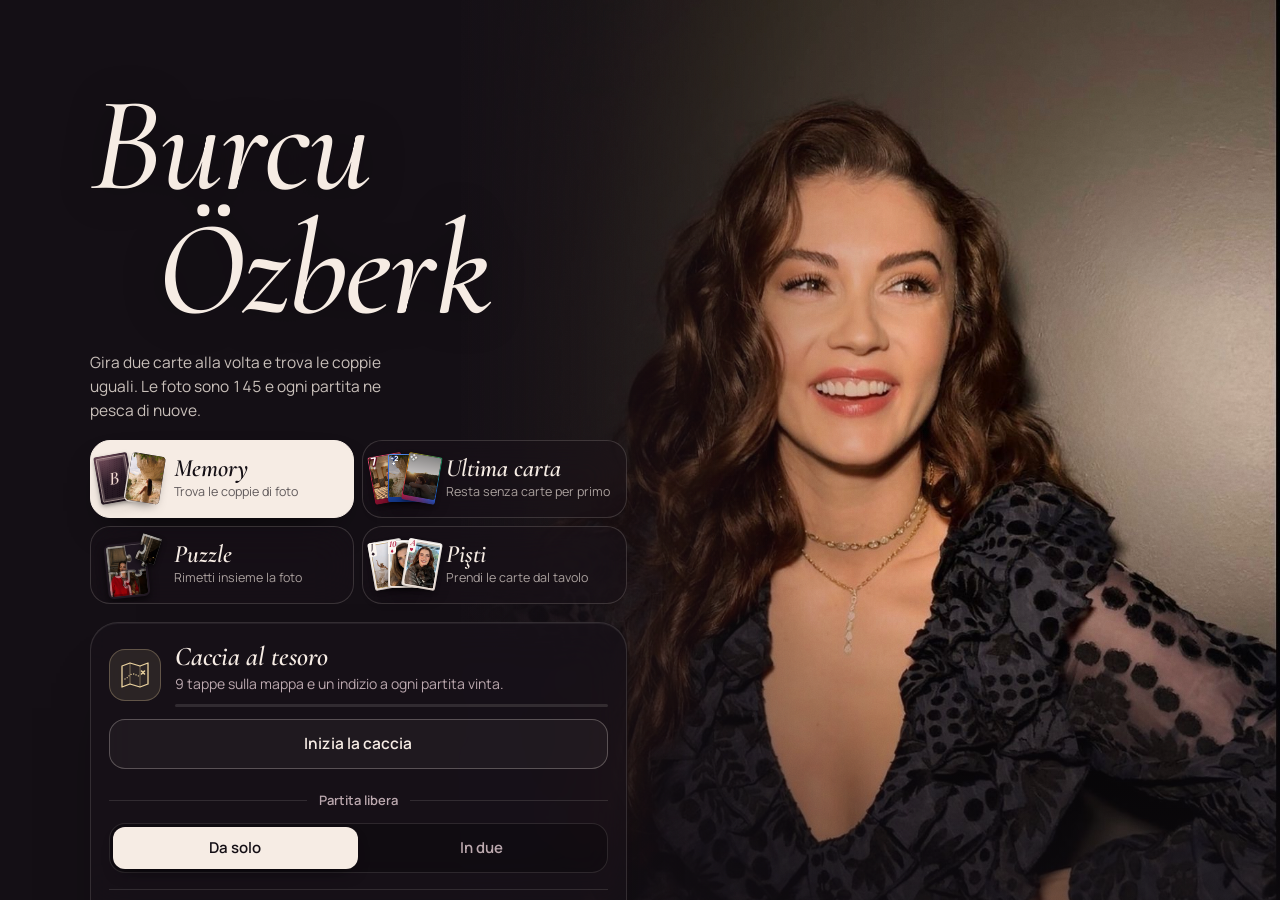
==== commit b5d79f47: "Nuovo gioco: Pişti, contro il computer e online con gli amici Il gioco di carte turco con una foto d" ====
--- a/index.html
+++ b/index.html
@@ -4,7 +4,7 @@
 <meta charset="utf-8">
 <meta name="viewport" content="width=device-width, initial-scale=1, viewport-fit=cover">
 <title>Burcu Özberk</title>
-<meta name="description" content="Memory, Ultima carta e Puzzle con le foto di Burcu Özberk. Fan game in italiano e in turco.">
+<meta name="description" content="Memory, Ultima carta, Puzzle e Pişti con le foto di Burcu Özberk. Fan game in italiano e in turco.">
 <meta name="theme-color" content="#140f15">
 <meta name="color-scheme" content="dark">
 <link rel="icon" href="favicon.svg" type="image/svg+xml">
@@ -15,7 +15,7 @@
 <meta property="og:type" content="website">
 <meta property="og:site_name" content="Burcu Özberk">
 <meta property="og:title" content="Burcu Özberk">
-<meta property="og:description" content="Memory, Ultima carta e Puzzle con le foto di Burcu Özberk. Gioca da solo o con gli amici.">
+<meta property="og:description" content="Memory, Ultima carta, Puzzle e Pişti con le foto di Burcu Özberk. Gioca da solo o con gli amici.">
 <meta property="og:image" content="https://napoli1984.github.io/Burcuozberk/og.jpg">
 <meta property="og:image:width" content="1200">
 <meta property="og:image:height" content="630">
@@ -265,6 +265,8 @@
 }
 .bd-photo[data-for="uc"] { object-position: 54% 10%; }
 .bd-photo[data-for="pz"] { object-position: 50% 6%; }
+.bd-photo[data-for="pi"] { object-position: 40% 8%; }
+:root[data-game="pi"] .bd-photo[data-for="pi"],
 :root:not([data-game]) .bd-photo[data-for="memory"],
 :root[data-game="memory"] .bd-photo[data-for="memory"],
 :root[data-game="uc"] .bd-photo[data-for="uc"],
@@ -300,10 +302,10 @@
 /* game switch */
 .sprite { position: absolute; width: 0; height: 0; overflow: hidden; }
 .game-pick { display: grid; gap: 8px; margin-top: 4px; animation: rise 1.1s .28s var(--ease-out) both; }
-.gp-tiles { display: grid; grid-template-columns: repeat(3, minmax(0, 1fr)); gap: 8px; }
+.gp-tiles { display: grid; grid-template-columns: repeat(2, minmax(0, 1fr)); gap: 8px; }
 .gp-tile {
-  position: relative; display: grid; grid-template-columns: minmax(0, 1fr); justify-items: start; align-content: start; gap: 8px;
-  min-width: 0; padding: 11px 12px 13px; border-radius: 20px; cursor: pointer; text-align: left;
+  position: relative; display: grid; grid-template-columns: auto minmax(0, 1fr); align-items: center; gap: 12px;
+  min-width: 0; padding: 9px 14px 9px 9px; border-radius: 20px; cursor: pointer; text-align: left;
   color: var(--porcelain); border: 1px solid rgba(246, 236, 228, .16);
   background: var(--glass-soft); -webkit-backdrop-filter: var(--blur); backdrop-filter: var(--blur);
   transition: background-color .3s ease, color .3s ease, border-color .3s ease, transform .15s ease;
@@ -312,23 +314,23 @@
 @media (hover: hover) { .gp-tile[aria-pressed="false"]:hover { border-color: rgba(246, 236, 228, .4); } }
 .gp-tile[aria-pressed="true"] { background: var(--porcelain); color: var(--velvet); border-color: var(--porcelain); box-shadow: 0 18px 40px -22px rgba(0, 0, 0, .9); }
 .gp-text { display: grid; gap: 3px; min-width: 0; }
-.gp-name { font-family: var(--font-display); font-style: italic; font-weight: 600; font-size: 23px; line-height: 1; text-wrap: balance; }
+.gp-name { font-family: var(--font-display); font-style: italic; font-weight: 600; font-size: 25px; line-height: 1; text-wrap: balance; }
 .gp-tag { font-size: 12.5px; line-height: 1.35; color: rgba(246, 236, 228, .66); text-wrap: pretty; }
 .gp-tile[aria-pressed="true"] .gp-tag { color: rgba(20, 15, 21, .66); }
 .gp-check { display: none; }
-.gp-art { position: relative; width: 64px; height: 58px; flex: none; }
-.gp-art > :is(.uc-card, .uc-back, .gp-photo) { position: absolute; top: 4px; transform-origin: 50% 110%; }
-.gp-art .uc-card, .gp-art .uc-back { --cw: 34px; }
+.gp-art { position: relative; width: 62px; height: 58px; flex: none; }
+.gp-art > :is(.uc-card, .uc-back, .gp-photo, .pi-card) { position: absolute; top: 4px; transform-origin: 50% 110%; }
+.gp-art .uc-card, .gp-art .uc-back, .gp-art .pi-card { --cw: 34px; }
 .gp-art canvas { position: absolute; left: -8px; top: -8px; width: 80px; height: 74px; display: block; }
 .gp-photo { display: block; width: 34px; aspect-ratio: 5 / 7; border-radius: 4px; overflow: hidden; background: var(--surface-2); box-shadow: 0 6px 12px -6px rgba(0, 0, 0, .7), 0 0 0 1.5px var(--porcelain); }
 .gp-photo img { width: 100%; height: 100%; object-fit: cover; display: block; max-width: none; }
-@media (max-width: 400px) {
+@media (max-width: 440px) {
   .gp-tiles { gap: 6px; }
-  .gp-tile { padding: 10px 9px 11px; border-radius: 18px; }
+  .gp-tile { gap: 9px; padding: 7px 10px 7px 7px; border-radius: 18px; }
   .gp-tag { display: none; }
-  .gp-name { font-size: 21px; }
-}
-@media (max-width: 340px) { .gp-name { font-size: 18px; } }
+  .gp-name { font-size: 22px; }
+}
+@media (max-width: 350px) { .gp-name { font-size: 19px; } .gp-art { transform: scale(.88); transform-origin: 0 50%; width: 55px; } }
 
 /* the setup sheet: one frosted panel, its parts divided by hairlines */
 .setup {
@@ -443,6 +445,7 @@
   .bd-photo { object-position: 50% 16%; }
   .bd-photo[data-for="uc"] { object-position: 52% 12%; }
   .bd-photo[data-for="pz"] { object-position: 50% 10%; }
+  .bd-photo[data-for="pi"] { object-position: 42% 12%; }
   .backdrop::after {
     background: linear-gradient(90deg, var(--velvet) 0%, rgba(20, 15, 21, .74) 16%, rgba(20, 15, 21, .18) 42%, rgba(20, 15, 21, 0) 60%),
       linear-gradient(0deg, rgba(20, 15, 21, .55), rgba(20, 15, 21, 0) 34%);
@@ -837,7 +840,7 @@
 @media (max-width: 460px) { .pz-photos { grid-template-columns: repeat(3, minmax(0, 1fr)); gap: 10px; } }
 .uc-intro { display: grid; grid-template-columns: auto minmax(0, 1fr); align-items: center; gap: 12px 16px; padding: 16px 0 18px; }
 .uc-mini { position: relative; width: 82px; height: 70px; }
-.uc-mini .uc-card { position: absolute; top: 4px; --cw: 44px; transform-origin: 50% 110%; }
+.uc-mini :is(.uc-card, .pi-card) { position: absolute; top: 4px; --cw: 44px; transform-origin: 50% 110%; }
 .uc-opp-pick .avs { display: flex; justify-content: center; }
 .uc-opp-pick .avs svg { width: 30px; height: 30px; padding: 2px; border-radius: 50%; background: var(--surface-2); border: 2px solid var(--velvet); margin-left: -9px; }
 .uc-opp-pick button[aria-pressed="true"] .avs svg { border-color: var(--porcelain); background: #efe2d8; }
@@ -1256,6 +1259,58 @@
 .net-gone { z-index: 67; }
 @media (max-width: 380px) { .onl-chips { grid-template-columns: repeat(3, minmax(0, 1fr)); } }
 
+
+/* ---------- Pişti: French cards with a photo, the index on a porcelain tab cut into its corner ---------- */
+.pi-card {
+  --cw: 90px; --ink: #2b1d29;
+  position: relative; display: block; width: var(--cw); aspect-ratio: 5 / 7; flex: none; padding: 0; margin: 0;
+  container-type: inline-size; border: 0; border-radius: calc(var(--cw) * .07); overflow: hidden; isolation: isolate;
+  background: linear-gradient(165deg, #fffdfa, #f7efe8 62%, #efe3da);
+  color: var(--ink); font: inherit; text-align: left;
+  box-shadow: inset 0 0 0 1px rgba(43, 29, 41, .14), 0 12px 24px -14px rgba(0, 0, 0, .9), 0 2px 5px -1px rgba(0, 0, 0, .5);
+}
+.pi-card.cuori, .pi-card.quadri { --ink: #b51f42; }
+.pc-ph { position: absolute; inset: 4.6cqw; border-radius: 4.4cqw; overflow: hidden; background: #2b1d29; }
+.pc-ph img { width: 100%; height: 100%; object-fit: cover; display: block; max-width: none; }
+.pi-card.jack .pc-ph::after { content: ""; position: absolute; inset: 0; border-radius: inherit; box-shadow: inset 0 0 0 1.7cqw #e1bf74, inset 0 0 0 2.6cqw rgba(43, 29, 41, .3); pointer-events: none; }
+.pc-idx {
+  position: absolute; z-index: 2; top: 0; left: 0; min-width: 24cqw; padding: 3.2cqw 2.4cqw 3.4cqw 3.6cqw;
+  display: flex; flex-direction: column; align-items: center; gap: .4cqw;
+  background: #fbf6f1; border-bottom-right-radius: 7cqw; color: var(--ink);
+}
+.pc-idx.br { top: auto; left: auto; right: 0; bottom: 0; transform: rotate(180deg); }
+.pc-r { display: block; font: italic 700 27cqw/.84 var(--font-display); font-variant-numeric: lining-nums; letter-spacing: -.04em; }
+.pc-su { display: block; width: 12.5cqw; height: 12.5cqw; fill: currentColor; }
+.pc-pts {
+  position: absolute; z-index: 2; left: 8cqw; bottom: 8cqw; padding: .6cqw 2.8cqw; border-radius: 99px;
+  background: #ecd08f; color: #2a1d10; font: 800 max(8px, 10cqw)/1.25 var(--font-ui); box-shadow: 0 1cqw 3cqw rgba(0, 0, 0, .4);
+}
+@container (max-width: 60px) { .pc-idx.br, .pc-pts { display: none; } }
+
+.pis .pi-center { position: relative; display: flex; align-items: center; gap: calc(var(--pw) * .42); }
+.pi-deck { position: relative; width: calc(var(--pw) * .78 + 6px); aspect-ratio: 5 / 7; }
+.pi-stack .uc-back { position: absolute; left: 0; top: 0; --cw: calc(var(--pw) * .78); }
+.pi-stack .uc-back:nth-child(1) { transform: translate(6px, 6px); }
+.pi-stack .uc-back:nth-child(2) { transform: translate(3px, 3px); }
+.pi-deck.empty::before { content: ""; position: absolute; inset: 0 6px 6px 0; border-radius: calc(var(--pw) * .06); border: 1.5px dashed rgba(246, 236, 228, .16); }
+.pi-pile { position: relative; width: var(--pw); aspect-ratio: 5 / 7; }
+.pi-pile > * { position: absolute; left: 0; top: 0; --cw: var(--pw); }
+.pi-pile.empty::before { content: ""; position: absolute; inset: 0; border-radius: calc(var(--pw) * .07); border: 1.5px dashed rgba(246, 236, 228, .26); }
+.pis .uc-hand .pi-card {
+  --cw: var(--hw); position: absolute; left: 0; bottom: 16px; cursor: pointer; transform-origin: 50% 130%;
+  transform: translate(var(--x, 0), var(--y, 0)) rotate(var(--r, 0deg));
+  transition: transform .28s cubic-bezier(.2, .9, .3, 1.1), box-shadow .2s ease, filter .25s ease;
+}
+.pis .uc-hand .pi-card.can { transform: translate(var(--x, 0), calc(var(--y, 0px) - 18px)) rotate(var(--r, 0deg)); box-shadow: 0 0 0 2.5px var(--gold-soft), 0 0 24px 2px rgba(237, 213, 161, .32), 0 18px 28px -14px rgba(0, 0, 0, .95); }
+.pis .uc-hand .pi-card.wait { cursor: default; filter: brightness(.88) saturate(.9); }
+.pis .uc-hand .pi-card.fresh { animation: ucIn .45s cubic-bezier(.2, .9, .3, 1.2); }
+.pis .uc-hand .pi-card:focus-visible { outline: 2px solid var(--porcelain); outline-offset: 2px; }
+.pis .opp .shout { margin-top: 1px; }
+.pi-mine { margin: 0 0 2px; text-align: center; font-size: 13.5px; font-weight: 600; color: var(--muted); }
+.pis.wide .pi-mine { display: none; }
+.pis.wide .uc-foot { grid-template-columns: minmax(0, 1fr) minmax(0, 2.4fr) minmax(0, 1fr); }
+@media (prefers-reduced-motion: reduce) { .pis .uc-hand .pi-card { transition-duration: .01ms !important; } .pis .uc-hand .pi-card.fresh { animation: none; } }
+
 /* ---------- keyframes ---------- */
 @keyframes photoIn { from { opacity: 0; transform: scale(1.04); } to { opacity: 1; transform: none; } }
 @keyframes rise { from { opacity: 0; transform: translateY(18px); } to { opacity: 1; transform: none; } }
@@ -1306,6 +1361,7 @@
       <img class="bd-photo" data-for="memory" src="bg/hero-memory.jpg" alt="" width="1200" height="1522" decoding="async" fetchpriority="high">
       <img class="bd-photo" data-for="uc" src="bg/hero-uc.jpg" alt="" width="1200" height="1517" decoding="async">
       <img class="bd-photo" data-for="pz" src="bg/hero-pz.jpg" alt="" width="1088" height="1380" decoding="async">
+      <img class="bd-photo" data-for="pi" src="bg/hero-pi.jpg" alt="" width="1200" height="1600" decoding="async">
     </div>
     <div class="home-inner">
       <header class="cover">
@@ -1327,6 +1383,11 @@
             <button type="button" class="gp-tile" data-game="pz" aria-pressed="false">
               <span class="gp-art" id="gp-art-pz" aria-hidden="true"><canvas></canvas></span>
               <span class="gp-text"><span class="gp-name" data-i18n="gamePz"></span><span class="gp-tag" data-i18n="gpPzTag"></span></span>
+              <span class="gp-check" aria-hidden="true"><svg viewBox="0 0 24 24"><path d="M5 12.5l4.2 4.2L19 7"/></svg></span>
+            </button>
+            <button type="button" class="gp-tile" data-game="pi" aria-pressed="false">
+              <span class="gp-art" id="gp-art-pi" aria-hidden="true"></span>
+              <span class="gp-text"><span class="gp-name" data-i18n="gamePi"></span><span class="gp-tag" data-i18n="gpPiTag"></span></span>
               <span class="gp-check" aria-hidden="true"><svg viewBox="0 0 24 24"><path d="M5 12.5l4.2 4.2L19 7"/></svg></span>
             </button>
           </div>
@@ -1461,6 +1522,39 @@
           <button type="button" class="btn primary play-btn" id="btn-pz-play" data-i18n="play"></button>
           <p class="record-line" id="pz-record"></p>
         </div>
+
+        <div class="setup-part" id="setup-pi" hidden>
+          <div class="uc-intro">
+            <span class="uc-mini" id="pi-mini" aria-hidden="true"></span>
+            <span class="hunt-text">
+              <span class="hunt-title" data-i18n="gamePi"></span>
+              <span class="hunt-sub" data-i18n="ucIntro"></span>
+            </span>
+          </div>
+          <div class="count-box">
+            <div class="count-head">
+              <span class="count-label" id="pi-opp-label" data-i18n="ucOppLabel"></span>
+              <span class="count-tag" id="pi-opp-tag"></span>
+            </div>
+            <div class="uc-opp-pick" id="pi-opp-pick" role="group" aria-labelledby="pi-opp-label">
+              <button type="button" data-opp="1" aria-pressed="false"><span class="avs"><svg viewBox="0 0 40 40" aria-hidden="true"><use href="#av-fox"/></svg></span><span class="n">1</span><span class="l"></span></button>
+              <button type="button" data-opp="2" aria-pressed="false"><span class="avs"><svg viewBox="0 0 40 40" aria-hidden="true"><use href="#av-fox"/></svg><svg viewBox="0 0 40 40" aria-hidden="true"><use href="#av-cat"/></svg></span><span class="n">2</span><span class="l"></span></button>
+              <button type="button" data-opp="3" aria-pressed="false"><span class="avs"><svg viewBox="0 0 40 40" aria-hidden="true"><use href="#av-fox"/></svg><svg viewBox="0 0 40 40" aria-hidden="true"><use href="#av-cat"/></svg><svg viewBox="0 0 40 40" aria-hidden="true"><use href="#av-owl"/></svg></span><span class="n">3</span><span class="l"></span></button>
+            </div>
+          </div>
+          <details class="uc-rules">
+            <summary data-i18n="ucRulesTitle"></summary>
+            <ol id="pi-rules-list"></ol>
+          </details>
+          <button type="button" class="deck-row">
+            <span class="deck-thumb" aria-hidden="true"><span class="dk dk-b"><span class="face back"><span class="mono">B</span></span></span><span class="dk dk-f"><span class="face front"><img alt="" draggable="false"></span></span></span>
+            <span class="deck-txt"><span class="count-label" data-i18n="deckLabel"></span><span class="deck-name"></span></span>
+            <span class="deck-go"><span data-i18n="deckChange"></span><svg class="i" viewBox="0 0 24 24" aria-hidden="true"><path d="M9 6l6 6-6 6"/></svg></span>
+          </button>
+          <button type="button" class="btn primary play-btn" id="btn-pi-play" data-i18n="play"></button>
+          <button type="button" class="btn online-btn" data-net-game="pi" hidden><svg class="i" viewBox="0 0 24 24" aria-hidden="true"><circle cx="9" cy="8.2" r="3.2"/><path d="M2.8 19.5c0-3.5 2.8-5.9 6.2-5.9s6.2 2.4 6.2 5.9"/><circle cx="17" cy="9.2" r="2.6"/><path d="M15.4 13.8c3.2 0 5.8 2.1 5.8 5.2"/></svg><span data-i18n="netPlayOnline"></span></button>
+          <p class="record-line" id="pi-record"></p>
+        </div>
       </div>
 
       <footer class="home-foot">
@@ -1533,6 +1627,33 @@
         <button type="button" class="btn gold" id="uc-call" data-i18n="ucCall" disabled></button>
         <button type="button" class="btn catch" id="uc-catch" data-i18n="ucCatch" hidden></button>
       </div>
+    </div>
+  </section>
+
+  <section id="pi" class="screen ucs pis" hidden data-i18n-attr="aria-label:piLabel">
+    <header class="uc-head">
+      <button type="button" class="icon-btn" id="pi-exit" data-i18n-attr="aria-label:exit"><svg class="i" viewBox="0 0 24 24" aria-hidden="true"><path d="M15 18l-6-6 6-6"/></svg></button>
+      <div class="uc-titles"><h2 class="uc-title" data-i18n="gamePi"></h2><span class="uc-sub" id="pi-sub"></span></div>
+      <div class="uc-stats">
+        <div class="stat"><span class="st-label" data-i18n="piStatTaken"></span><span class="st-val" id="pi-st-taken">0</span></div>
+        <div class="stat"><span class="st-label" data-i18n="piStatPisti"></span><span class="st-val" id="pi-st-pisti">0</span></div>
+        <div class="stat"><span class="st-label" data-i18n="ucStatDeck"></span><span class="st-val" id="pi-st-deck">0</span></div>
+      </div>
+      <button type="button" class="icon-btn audio-btn" id="audio-pi" aria-pressed="true"></button>
+    </header>
+    <div class="uc-opps" id="pi-opps"></div>
+    <div class="uc-table" id="pi-table">
+      <div class="uc-felt" aria-hidden="true"></div>
+      <div class="pi-center">
+        <div class="pi-deck" id="pi-deck" aria-hidden="true"><span class="pi-stack" id="pi-stack"></span><span class="uc-count" id="pi-count"></span></div>
+        <div class="pi-pile empty" id="pi-pile" role="img"></div>
+      </div>
+      <span class="color-chip" id="pi-chip"><span></span></span>
+    </div>
+    <div class="uc-foot">
+      <p class="uc-status" id="pi-status" aria-live="polite"></p>
+      <div class="uc-hand" id="pi-hand" role="group" data-i18n-attr="aria-label:ucHandAria"></div>
+      <p class="pi-mine" id="pi-mine"></p>
     </div>
   </section>
 
@@ -1794,6 +1915,10 @@
   <symbol id="av-cat" viewBox="0 0 40 40"><path d="M7 6l8 8.5h10L33 6v18c0 7.5-6 11.5-13 11.5S7 31.5 7 24z" fill="#8d93a0"/><path d="M10 10.5l3.6 3.8M30 10.5l-3.6 3.8" stroke="#e8a2b0" stroke-width="2.4" stroke-linecap="round"/><ellipse cx="14.8" cy="21.5" rx="2.1" ry="2.6" fill="#2a1219"/><ellipse cx="25.2" cy="21.5" rx="2.1" ry="2.6" fill="#2a1219"/><path d="M18.3 26.4h3.4L20 28.4z" fill="#e8a2b0"/><path d="M4 25.5l8.5 1M4 29.5l8.5-1M36 25.5l-8.5 1M36 29.5l-8.5-1" stroke="#2a1219" stroke-width="1" stroke-linecap="round"/></symbol>
   <symbol id="av-owl" viewBox="0 0 40 40"><path d="M8 8.5l6 4.2q6-3 12 0l6-4.2v18c0 6.5-5.4 10.5-12 10.5S8 33 8 26.5z" fill="#8b5e3c"/><path d="M12 31q8 5 16 0" stroke="#c99a6a" stroke-width="1.6" fill="none" stroke-linecap="round"/><circle cx="15" cy="20.5" r="5.2" fill="#fff4ea"/><circle cx="25" cy="20.5" r="5.2" fill="#fff4ea"/><circle cx="15.4" cy="20.8" r="2.4" fill="#2a1219"/><circle cx="24.6" cy="20.8" r="2.4" fill="#2a1219"/><path d="M18.4 25h3.2L20 28z" fill="#e2b95c"/></symbol>
   <symbol id="av-bunny" viewBox="0 0 40 40"><ellipse cx="14.5" cy="10" rx="4.2" ry="9" fill="#ece3de"/><ellipse cx="25.5" cy="10" rx="4.2" ry="9" fill="#ece3de"/><ellipse cx="14.5" cy="10.6" rx="2" ry="6.4" fill="#f2a7b6"/><ellipse cx="25.5" cy="10.6" rx="2" ry="6.4" fill="#f2a7b6"/><circle cx="20" cy="25.5" r="11.5" fill="#ece3de"/><circle cx="15.6" cy="24" r="1.9" fill="#2a1219"/><circle cx="24.4" cy="24" r="1.9" fill="#2a1219"/><path d="M18.3 28.2h3.4L20 30.2z" fill="#e8a2b0"/><path d="M20 30.2v1.8M17.6 32.6c1.3.9 3.5.9 4.8 0" stroke="#2a1219" stroke-width="1" fill="none" stroke-linecap="round"/></symbol>
+  <symbol id="su-picche" viewBox="0 0 24 24"><path d="M12 1.8C9.5 5.9 3.4 9.1 3.4 13.7c0 2.8 2.1 4.8 4.7 4.8 1.3 0 2.5-.5 3.3-1.5-.3 2.1-1.2 3.6-2.9 5.1h7c-1.7-1.5-2.6-3-2.9-5.1.8 1 2 1.5 3.3 1.5 2.6 0 4.7-2 4.7-4.8 0-4.6-6.1-7.8-8.6-11.9z"/></symbol>
+  <symbol id="su-cuori" viewBox="0 0 24 24"><path d="M12 21.4C7.3 17.4 2.4 13.5 2.4 8.5c0-3.1 2.4-5.4 5.3-5.4 1.8 0 3.4.9 4.3 2.4.9-1.5 2.5-2.4 4.3-2.4 2.9 0 5.3 2.3 5.3 5.4 0 5-4.9 8.9-9.6 12.9z"/></symbol>
+  <symbol id="su-quadri" viewBox="0 0 24 24"><path d="M12 1.6c2 3.6 4.5 7.1 7.7 10.4-3.2 3.3-5.7 6.8-7.7 10.4-2-3.6-4.5-7.1-7.7-10.4C7.5 8.7 10 5.2 12 1.6z"/></symbol>
+  <symbol id="su-fiori" viewBox="0 0 24 24"><circle cx="12" cy="6.7" r="4.4"/><circle cx="6.6" cy="13.3" r="4.4"/><circle cx="17.4" cy="13.3" r="4.4"/><circle cx="12" cy="12" r="2.8"/><path d="M12 10.5l-1.2 6.2c-.4 2.2-1.3 3.8-3 5.3h8.4c-1.7-1.5-2.6-3.1-3-5.3z"/></symbol>
 </svg>
 
 <p class="sr-only" id="live" aria-live="polite"></p>
@@ -1862,7 +1987,7 @@
       foundKicker: 'Hai trovato', foundMeta: 'Tappa {k} di 9 · {n} carte', playStop: 'Gioca la tappa',
       mapProgress: 'Tappa {k} di 9', mapDone: 'Caccia completata', huntDoneTitle: 'Caccia completata!', huntDoneText: 'Hai trovato il tesoro e le carte Oro sono tue.',
       stopDoneAria: '{name}, tappa completata', huntKicker: 'Tappa {k} di 9 · {name}', nextClue: 'Apri il prossimo indizio',
-      finTitle: 'Hai trovato il tesoro!', finText: 'Hai sbloccato le carte Oro, nere e oro, per Memory e Ultima carta.', finStops: 'Tappe completate', finStars: 'Stelle raccolte',
+      finTitle: 'Hai trovato il tesoro!', finText: 'Hai sbloccato le carte Oro, nere e oro, per Memory, Ultima carta e Pişti.', finStops: 'Tappe completate', finStars: 'Stelle raccolte',
       finTry: 'Gioca con le carte Oro', finNew: 'Nuova caccia',
       stops: {
         set: 'Il set', camerino: 'Il camerino', cappadocia: 'La Cappadocia', frutteto: 'Il frutteto', nizza: 'Nizza', montecarlo: 'Monte Carlo',
@@ -1949,10 +2074,33 @@
       aPzStart: 'Puzzle da {n} pezzi: trascina i pezzi sulla foto.', aPzPlaced: 'Pezzo al suo posto: {m} su {n}.',
       // ---- card models ----
       deckLabel: 'Le carte', deckChange: 'Cambia', deckRowLabel: 'Le carte: {name}. Cambia modello',
-      deckPickTitle: 'Scegli le carte', deckPickSub: 'Valgono per Memory e Ultima carta.', deckDone: 'Fatto',
+      deckPickTitle: 'Scegli le carte', deckPickSub: 'Valgono per Memory, Ultima carta e Pişti.', deckDone: 'Fatto',
       deckLocked: 'Trova il tesoro per sbloccarle', aDeck: 'Carte {name}',
       deckNames: { classico: 'Velluto', polaroid: 'Polaroid', cipria: 'Cipria', notte: 'Notte', nazar: 'Nazar', oro: 'Oro' },
       deckDescs: { classico: 'Velluto prugna e porcellana', polaroid: 'Si sviluppano quando le giri', cipria: 'Rosa con i fiocchi', notte: 'Blu notte e stelle', nazar: "L'occhio portafortuna", oro: 'Il premio del tesoro' },
+      // ---- Pişti ----
+      gamePi: 'Pişti', gpPiTag: 'Prendi le carte dal tavolo', piLabel: 'Pişti',
+      ledePi: "Il gioco di carte più amato in Turchia: prendi le carte dal tavolo con una carta dello stesso valore o con il fante. Su ogni carta c'è una foto di Burcu.",
+      piRules: [
+        'Si gioca con 52 carte. Ognuno ne riceve 4 e altre 4 vanno sul tavolo: si vede solo quella in cima.',
+        'A turno giochi una carta sul tavolo. Se ha lo stesso valore di quella in cima, prendi tutte le carte del tavolo.',
+        'Il fante prende sempre tutto il tavolo, qualunque sia la carta in cima.',
+        "Pişti: se sul tavolo c'è una carta sola e la prendi con una dello stesso valore guadagni 10 punti. Con un fante su un fante sono 20.",
+        'Quando tutti hanno finito le carte se ne distribuiscono altre 4, finché il mazzo non finisce. Le carte rimaste sul tavolo vanno a chi ha preso per ultimo.',
+        'Punti: ogni asso e ogni fante 1, il 2 di fiori 2, il 10 di quadri 3, e 3 punti a chi prende più carte.',
+      ],
+      piSuits: { picche: 'picche', cuori: 'cuori', quadri: 'quadri', fiori: 'fiori' },
+      piRankNames: { A: 'Asso', J: 'Fante', Q: 'Donna', K: 'Re' }, piCardFmt: '{rank} di {suit}',
+      piStatTaken: 'Prese', piStatPisti: 'Pişti', piTaken: '{n} carte prese', piPistiN: 'Pişti ×{n}',
+      piMine: 'Hai preso {n} carte', piMinePisti: 'Hai preso {n} carte · {p} pişti',
+      piHintEmpty: 'Il tavolo è vuoto: scegli quale carta lasciare.', piHintPisti: 'Puoi fare pişti con la carta illuminata!',
+      piHintTake1: 'La carta illuminata prende tutto il tavolo.', piHintTakeN: 'Le carte illuminate prendono tutto il tavolo.',
+      piHintNone: 'Nessuna carta prende il tavolo: scegli quale lasciare.', piTakes: 'prende il tavolo',
+      piPisti: 'Pişti!', piJackPisti: 'Pişti di fanti!', piPistiSub: '{name} guadagna {p} punti', piPistiSubYou: 'Guadagni {p} punti',
+      piTakeN: '+{n} carte', piLast: 'Le ultime carte', piLastSub: 'Vanno a {name}', piLastSubYou: 'Sono tue',
+      piOnTable: '{n} carte sul tavolo', piOnTable1: '1 carta sul tavolo', piPileEmpty: 'Tavolo vuoto', piPileAria: '{n} carte sul tavolo, in cima {card}',
+      aPiTake: '{name} prende {n} carte.', aPiTakeYou: 'Prendi {n} carte.', piKicker: 'Mano {r} · Pişti',
+      piRowCards: 'Carte prese', piCardsN: '{n} carte', piRowPisti: 'Pişti', piRowJA: 'Assi e fanti', piRow2c: '2 di fiori', piRow10d: '10 di quadri', piRowMost: 'Più carte',
       // ---- online ----
       netPlayOnline: 'Gioca online con gli amici', netLabel: 'Gioca online', netTitle: 'Gioca online',
       netLeadCreate: 'Crea una stanza per {game} e manda il link agli amici: potete giocare da 2 a 4, ognuno sul suo telefono.',
@@ -2035,7 +2183,7 @@
       foundKicker: 'Buldun', foundMeta: 'Durak {k}/9 · {n} kart', playStop: 'Durağı oyna',
       mapProgress: 'Durak {k}/9', mapDone: 'Av tamamlandı', huntDoneTitle: 'Av tamamlandı!', huntDoneText: 'Hazineyi buldun ve altın kartlar artık senin.',
       stopDoneAria: '{name}, durak tamamlandı', huntKicker: 'Durak {k}/9 · {name}', nextClue: 'Sonraki ipucunu aç',
-      finTitle: 'Hazineyi buldun!', finText: 'Memory ve Son Kart için siyah-altın kartların kilidini açtın.', finStops: 'Tamamlanan duraklar', finStars: 'Toplanan yıldızlar',
+      finTitle: 'Hazineyi buldun!', finText: 'Memory, Son Kart ve Pişti için siyah-altın kartların kilidini açtın.', finStops: 'Tamamlanan duraklar', finStars: 'Toplanan yıldızlar',
       finTry: 'Altın kartlarla oyna', finNew: 'Yeni av',
       stops: {
         set: 'Set', camerino: 'Kulis', cappadocia: 'Kapadokya', frutteto: 'Meyve bahçesi', nizza: 'Nice', montecarlo: 'Monte Carlo',
@@ -2122,10 +2270,33 @@
       aPzStart: '{n} parçalık yapboz: parçaları fotoğrafın üstüne sürükle.', aPzPlaced: 'Parça yerinde: {n} parçadan {m}.',
       // ---- kart modelleri ----
       deckLabel: 'Kartlar', deckChange: 'Değiştir', deckRowLabel: 'Kartlar: {name}. Modeli değiştir',
-      deckPickTitle: 'Kartlarını seç', deckPickSub: 'Memory ve Son Kart için geçerli.', deckDone: 'Tamam',
+      deckPickTitle: 'Kartlarını seç', deckPickSub: 'Memory, Son Kart ve Pişti için geçerli.', deckDone: 'Tamam',
       deckLocked: 'Açmak için hazineyi bul', aDeck: '{name} kartlar',
       deckNames: { classico: 'Kadife', polaroid: 'Polaroid', cipria: 'Pudra', notte: 'Gece', nazar: 'Nazar', oro: 'Altın' },
       deckDescs: { classico: 'Mürdüm kadife ve porselen', polaroid: 'Çevirince fotoğraf belirir', cipria: 'Fiyonklu pembe', notte: 'Gece mavisi ve yıldızlar', nazar: 'Uğur getiren göz', oro: 'Hazinenin ödülü' },
+      // ---- Pişti ----
+      gamePi: 'Pişti', gpPiTag: 'Yerdeki kartları topla', piLabel: 'Pişti',
+      ledePi: "Türkiye'nin en sevilen kart oyunu: aynı değerde bir kartla ya da valeyle yerdeki kartları topla. Her kartta bir Burcu fotoğrafı var.",
+      piRules: [
+        '52 kartla oynanır. Herkese 4 kart dağıtılır, 4 kart da yere konur: sadece en üstteki açıktır.',
+        'Sırayla yere bir kart atarsın. Attığın kart en üstteki kartla aynı değerdeyse yerdeki bütün kartları alırsın.',
+        'Vale, en üstte hangi kart olursa olsun yerdeki bütün kartları alır.',
+        'Pişti: yerde tek kart varken onu aynı değerde bir kartla alırsan 10 puan kazanırsın. Valeyle vale pişti 20 puan.',
+        "Herkesin eli bitince deste bitene kadar 4'er kart daha dağıtılır. Yerde kalan kartlar en son alan oyuncuya gider.",
+        'Puanlar: her as ve her vale 1, sinek ikilisi 2, karo onlusu 3 puan; en çok kartı alan 3 puan alır.',
+      ],
+      piSuits: { picche: 'Maça', cuori: 'Kupa', quadri: 'Karo', fiori: 'Sinek' },
+      piRankNames: { A: 'as', J: 'vale', Q: 'kız', K: 'papaz' }, piCardFmt: '{suit} {rank}',
+      piStatTaken: 'Alınan', piStatPisti: 'Pişti', piTaken: '{n} kart aldı', piPistiN: 'Pişti ×{n}',
+      piMine: '{n} kart aldın', piMinePisti: '{n} kart aldın · {p} pişti',
+      piHintEmpty: 'Yer boş: hangi kartı bırakacağını seç.', piHintPisti: 'Parlayan kartla pişti yapabilirsin!',
+      piHintTake1: 'Parlayan kart yerdeki bütün kartları alır.', piHintTakeN: 'Parlayan kartlar yerdeki bütün kartları alır.',
+      piHintNone: 'Hiçbir kartın yerdekileri almıyor: bırakacağın kartı seç.', piTakes: 'yerdekileri alır',
+      piPisti: 'Pişti!', piJackPisti: 'Vale pişti!', piPistiSub: '{name} {p} puan kazandı', piPistiSubYou: '{p} puan kazandın',
+      piTakeN: '+{n} kart', piLast: 'Son kartlar', piLastSub: '{name} alıyor', piLastSubYou: 'Senin',
+      piOnTable: 'Yerde {n} kart', piOnTable1: 'Yerde 1 kart', piPileEmpty: 'Yer boş', piPileAria: 'Yerde {n} kart, en üstte {card}',
+      aPiTake: '{name} {n} kart aldı.', aPiTakeYou: '{n} kart aldın.', piKicker: '{r}. el · Pişti',
+      piRowCards: 'Aldığın kartlar', piCardsN: '{n} kart', piRowPisti: 'Pişti', piRowJA: 'Aslar ve valeler', piRow2c: 'Sinek ikilisi', piRow10d: 'Karo onlusu', piRowMost: 'En çok kart',
       // ---- çevrimiçi ----
       netPlayOnline: 'Arkadaşlarınla çevrimiçi oyna', netLabel: 'Çevrimiçi oyna', netTitle: 'Çevrimiçi oyna',
       netLeadCreate: '{game} için bir oda kur ve bağlantıyı arkadaşlarına gönder: 2 ile 4 kişi, herkes kendi telefonunda oynayabilir.',
@@ -2629,7 +2800,7 @@
     $$('.lang button').forEach((b) => b.setAttribute('aria-pressed', String(b.dataset.lang === lang)));
     renderAudio(); renderCount(); renderHuntCard();
     $('#mh-game').textContent = ' ' + t(GAME_NAME[gameSel]);
-    ucRenderSetup(); pzRenderSetup();
+    ucRenderSetup(); pzRenderSetup(); piRenderSetup();
     $('#dp-grid').textContent = ''; applyDeck();
     if (P) { pzRenderAids(); pzRenderHead(); }
     if (!mapEl.hidden) renderMap(false);
@@ -2923,7 +3094,7 @@
   function showMap() {
     if (!hunt) newHunt();
     if (S) { stopClock(); if (S.pending) clearTimeout(S.pending.t); S = null; }
-    closeOverlays(); FX.clear(); Music.setEnergy(false); pzStop();
+    closeOverlays(); FX.clear(); Music.setEnergy(false); pzStop(); piStop();
     board.textContent = ''; boardMsg.hidden = true;
     home.hidden = true; game.hidden = true; ucEl.hidden = true; mapEl.hidden = false;
     mapEl.scrollTop = 0;
@@ -3025,7 +3196,7 @@
       current: 0,
     };
 
-    pzStop(); home.hidden = true; mapEl.hidden = true; ucEl.hidden = true; game.hidden = false;
+    pzStop(); piStop(); home.hidden = true; mapEl.hidden = true; ucEl.hidden = true; game.hidden = false;
     $('#hud-level').textContent = cfg.hunt ? stopName(cfg.hunt.stop) : t('hudCards', { n: cfg.cards });
     $('#hud-stats').hidden = cfg.duo;
     renderChips(2); $('#btn-peek').hidden = false; board.classList.remove('waiting'); onlineEl.hidden = true;
@@ -3523,7 +3694,7 @@
   const UC_BOTS = [{ key: 'volpe', av: 'fox' }, { key: 'gatto', av: 'cat' }, { key: 'civetta', av: 'owl' }];
   const ucEl = $('#uc'), ucHandEl = $('#uc-hand');
   let ucOpp = Math.min(3, Math.max(1, Math.round(+store.get('bo-uc-opp', 3) || 3)));
-  let gameSel = ['uc', 'pz'].includes(store.get('bo-game', 'memory')) ? store.get('bo-game', 'memory') : 'memory';
+  let gameSel = ['uc', 'pz', 'pi'].includes(store.get('bo-game', 'memory')) ? store.get('bo-game', 'memory') : 'memory';
   let U = null, ucSession = null, ucPickDone = null, ucMiniPhotos = null;
   const ucWild = (c) => c.kind === 'jolly' || c.kind === 'jolly4';
   const ucPoints = (c) => (c.kind === 'num' ? c.value : ucWild(c) ? 50 : 20);
@@ -4023,7 +4194,7 @@
   }
   async function ucStart(fresh) {
     if (S) { stopClock(); if (S.pending) clearTimeout(S.pending.t); S = null; }
-    closeOverlays(); FX.clear(); Music.setEnergy(false); pzStop();
+    closeOverlays(); FX.clear(); Music.setEnergy(false); pzStop(); piStop();
     $$('.uc-fly').forEach((e) => e.remove());
     if (fresh || !ucSession) ucSession = { nOpp: ucOpp, round: 0, totals: new Array(ucOpp + 1).fill(0), wins: new Array(ucOpp + 1).fill(0) };
     const ses = ucSession; ses.round++;
@@ -4080,7 +4251,7 @@
 
   /* home */
   function ucRenderSetup() {
-    $$('.uc-opp-pick button').forEach((b) => {
+    $$('#setup-uc .uc-opp-pick button').forEach((b) => {
       const n = +b.dataset.opp;
       b.setAttribute('aria-pressed', String(n === ucOpp));
       $('.l', b).textContent = n === 1 ? t('ucOpp1') : t('ucOppN', { n });
@@ -4120,12 +4291,13 @@
     $('#setup-memory').hidden = gs !== 'memory';
     $('#setup-uc').hidden = gs !== 'uc';
     $('#setup-pz').hidden = gs !== 'pz';
-    const lede = $('.lede'); lede.dataset.i18n = gs === 'uc' ? 'ledeUc' : gs === 'pz' ? 'ledePz' : 'lede';
+    $('#setup-pi').hidden = gs !== 'pi';
+    const lede = $('.lede'); lede.dataset.i18n = gs === 'uc' ? 'ledeUc' : gs === 'pz' ? 'ledePz' : gs === 'pi' ? 'ledePi' : 'lede';
     lede.textContent = t(lede.dataset.i18n, { photos: PHOTOS.length });
     $('#mh-game').textContent = ' ' + t(GAME_NAME[gs]);
     $('#fan').classList.toggle('uc-style', gs === 'uc');
     $('#fan').hidden = gs === 'pz'; $('#pz-hero-wrap').hidden = gs !== 'pz';
-    ucRenderSetup(); pzRenderSetup();
+    ucRenderSetup(); pzRenderSetup(); piRenderSetup();
   }
 
   /* ---------- Puzzle: a photo cut into real jigsaw pieces ----------
@@ -4142,7 +4314,7 @@
     [[.40, .10], [.22, .32], [.78, .32], [.60, .10]],
     [[.60, .10], [.546, .034], [.70, 0], [1, 0]],
   ];
-  const GAME_NAME = { memory: 'gameMemory', uc: 'gameUc', pz: 'gamePz' };
+  const GAME_NAME = { memory: 'gameMemory', uc: 'gameUc', pz: 'gamePz', pi: 'gamePi' };
   const pzEl = $('#pz'), pzStage = $('#pz-stage'), pzBoard = $('#pz-board'), pzCanvas = $('#pz-canvas'), pzFxCv = $('#pz-fx');
   const pzLayer = $('#pz-layer'), pzTray = $('#pz-tray'), pzTrayIn = $('#pz-tray-in'), pzDragLayer = $('#pz-drag');
   const pzHitCtx = document.createElement('canvas').getContext('2d');
@@ -4420,7 +4592,7 @@
 
   async function pzStart(photo) {
     if (S) { stopClock(); if (S.pending) clearTimeout(S.pending.t); S = null; }
-    closeOverlays(); FX.clear(); Music.setEnergy(false); ucStop(); pzStop();
+    closeOverlays(); FX.clear(); Music.setEnergy(false); ucStop(); pzStop(); piStop();
     if (!photo) photo = pzSurprise();
     const size = PZ_SIZES.find((s) => s.n === Math.min(pzN, pzMaxN())) || PZ_SIZES[1];
     const cut = pzCut(size.cols, size.rows, (Math.random() * 2147483647) | 0);
@@ -4884,7 +5056,7 @@
   const netOk = () => /^https?:$/.test(location.protocol) && !/(^|\.)(claude\.ai|claudeusercontent\.com|anthropic\.com|claude\.site)$/i.test(location.hostname);
   const netRand = (n, chars) => Array.from({ length: n }, () => chars[Math.floor(Math.random() * chars.length)]).join('');
   const netClean = (s) => String(s == null ? '' : s).replace(/[\u0000-\u001f\u007f-\u009f\u200b-\u200f\u2028-\u202e\u2060-\u206f]/g, '').trim().slice(0, 14);
-  const netGameName = (g) => t(g === 'uc' ? 'gameUc' : 'gameMemory');
+  const netGameName = (g) => t(g === 'uc' ? 'gameUc' : g === 'pi' ? 'gamePi' : 'gameMemory');
   let N = null;             // the room this device is in
   let netLib = null;
   let netPrep = { game: 'memory', code: null, b: null, mode: 'create' };
@@ -4964,7 +5136,7 @@
 
   /* entering: create a room, or open the one a link points to */
   function netShow(mode) {
-    closeOverlays(); FX.clear();
+    closeOverlays(); FX.clear(); piStop();
     home.hidden = true; game.hidden = true; mapEl.hidden = true; ucEl.hidden = true; pzEl.hidden = true; onlineEl.hidden = false;
     onlineEl.scrollTop = 0;
     $('#onl-intro').hidden = mode !== 'intro';
@@ -5149,6 +5321,10 @@
       if (!N.ses || N.ses.n !== N.players.length) N.ses = { n: N.players.length, round: 0, totals: N.players.map(() => 0), wins: N.players.map(() => 0) };
       N.ses.round++;
       N.eng = unNew(N.players.length, N.ses);
+    } else if (N.game === 'pi') {
+      if (!N.ses || N.ses.n !== N.players.length) N.ses = { n: N.players.length, round: 0, totals: N.players.map(() => 0), wins: N.players.map(() => 0) };
+      N.ses.round++;
+      N.eng = piNew(N.players.length, N.ses, { human: (p) => !!(N && N.players[p] && N.players[p].on), onOver: () => { if (N) N.phase = 'over'; } });
     } else N.eng = mnNew(N.players.length, N.opts.cards, N.round);
     N.phase = 'play';
     netPublishAll();
@@ -5179,17 +5355,17 @@
     if (before && !N.host) netNotifyPeople(before, v);
     netRenderRoom();
     if (v.phase === 'lobby' || !v.g) {
-      if (!game.hidden || !ucEl.hidden) { S = null; ucStop(); closeOverlays(); board.textContent = ''; game.hidden = true; }
+      if (!game.hidden || !ucEl.hidden || !piEl.hidden) { S = null; ucStop(); piStop(); closeOverlays(); board.textContent = ''; game.hidden = true; }
       if (onlineEl.hidden || $('#onl-room').hidden) netShow('room');
       return;
     }
-    if (v.game === 'uc') unApply(v); else mnApply(v);
+    if (v.game === 'uc') unApply(v); else if (v.game === 'pi') piApply(v); else mnApply(v);
   }
   function netNotifyPeople(a, b) {
     if (!b.g) return;
     b.players.forEach((p, i) => {
       const o = a.players[i];
-      if (o && o.on && !p.on && i !== b.you) FX.float(t(b.game === 'uc' ? 'netAway' : 'netLeft', { name: p.name }), window.innerWidth / 2, 90, '');
+      if (o && o.on && !p.on && i !== b.you) FX.float(t(b.game === 'uc' || b.game === 'pi' ? 'netAway' : 'netLeft', { name: p.name }), window.innerWidth / 2, 90, '');
     });
   }
   function netRenderLink() {
@@ -5221,7 +5397,7 @@
       ul.appendChild(li);
     }
     $('#onl-count').textContent = t('netCountOf', { n: v.players.length });
-    const memOpts = v.game !== 'uc';
+    const memOpts = v.game !== 'uc' && v.game !== 'pi';
     $('#onl-opts').hidden = !memOpts || v.phase !== 'lobby';
     if (memOpts) {
       const box = $('#onl-cards'); box.textContent = '';
@@ -5327,7 +5503,7 @@
   }
   function mnSetup(v) {
     const g = v.g;
-    closeOverlays(); FX.clear(); ucStop(); pzStop();
+    closeOverlays(); FX.clear(); ucStop(); pzStop(); piStop();
     onlineEl.hidden = true; home.hidden = true; mapEl.hidden = true; game.hidden = false;
     const s = S = {
       online: true, gid: g.gid, duo: true, cfg: { pairs: g.pairs, cards: g.n, timed: false, duo: true, specials: false, key: null },
@@ -5600,7 +5776,7 @@
   }
   function unSetup(v) {
     const g = v.g, n = g.n, me = v.you;
-    closeOverlays(); FX.clear(); pzStop();
+    closeOverlays(); FX.clear(); pzStop(); piStop();
     S = null; board.textContent = '';
     onlineEl.hidden = true; home.hidden = true; game.hidden = true; mapEl.hidden = true; ucEl.hidden = false;
     $$('.uc-fly').forEach((e) => e.remove());
@@ -5770,6 +5946,553 @@
     if (w === me) celebrate(); else Sound.lose();
   }
 
+  /* ---------- Pişti: the Turkish card game ----------
+     52 cards. Four each and four on the table, only the top one face up. A card of the same rank as the top one, or
+     a jack, takes the whole table; taking a lone card with its twin is a pişti (10 points, 20 with two jacks). When
+     the hands are empty four more are dealt, until the deck runs out; the last cards on the table go to whoever took
+     last. Points: each ace and jack 1, the 2 of clubs 2, the 10 of diamonds 3, the most cards 3.
+     One engine plays every game: on this device (the computer plays the other seats) and in an online room (on the
+     device that made the room, where the computer plays only for those who left). Cards are 0-51: suit * 13 + rank. */
+  const PI_SUITS = ['picche', 'cuori', 'quadri', 'fiori'];
+  const PI_RANKS = ['A', '2', '3', '4', '5', '6', '7', '8', '9', '10', 'J', 'Q', 'K'];
+  const PI_ACE = 0, PI_JACK = 10, PI_2C = 3 * 13 + 1, PI_10D = 2 * 13 + 9;
+  const piSuit = (id) => PI_SUITS[Math.floor(id / 13)];
+  const piRank = (id) => id % 13;
+  const piIsJack = (id) => piRank(id) === PI_JACK;
+  const piValue = (id) => (piRank(id) === PI_ACE || piRank(id) === PI_JACK ? 1 : 0) + (id === PI_2C ? 2 : 0) + (id === PI_10D ? 3 : 0);
+
+  // o.human(seat): true when a person plays that seat; o.onOver(): called when the hand ends
+  function piNew(n, ses, o) {
+    const human = o.human, deck = shuffle(Array.from({ length: 52 }, (_, i) => i));
+    const E = {
+      gid: netRand(6, NET_CODE), round: ses.round, n, photos: pickPhotos(52, 99, null).map((p) => p.id), deck, pile: [], down: new Set(),
+      hands: Array.from({ length: n }, () => []), won: Array.from({ length: n }, () => []), pts: new Array(n).fill(0), np: new Array(n).fill(0),
+      seen: new Array(13).fill(0), turn: (ses.round - 1) % n, last: -1, over: false, result: null, winner: -1, ev: [], en: 0, botAt: 0,
+    };
+    const ev = (e) => { e.n = ++E.en; E.ev.push(e); if (E.ev.length > 64) E.ev.splice(0, E.ev.length - 64); };
+    const top = () => (E.pile.length ? E.pile[E.pile.length - 1] : -1);
+    const deal = (first) => {
+      for (let r = 0; r < 4; r++) for (let k = 0; k < n; k++) E.hands[(E.turn + k) % n].push(E.deck.pop());
+      ev({ k: 'deal', first: !!first, from: E.turn, deck: E.deck.length, hands: E.hands.map((h) => h.slice()) });
+    };
+    const turnTo = (p, ms) => { E.turn = p; ev({ k: 'turn', p }); E.botAt = Date.now() + ms + Math.random() * 500; };
+    const finish = () => {
+      if (E.pile.length) {
+        const cards = E.pile.splice(0), p = E.last >= 0 ? E.last : E.turn;
+        E.won[p].push(...cards); cards.forEach((c) => E.down.delete(c));
+        ev({ k: 'last', p, n: cards.length });
+      }
+      const cnt = E.won.map((w) => w.length), most = Math.max(...cnt);
+      const mostP = cnt.filter((c) => c === most).length === 1 ? cnt.indexOf(most) : -1;
+      E.result = E.won.map((w, p) => {
+        const jacks = w.filter((id) => piRank(id) === PI_JACK).length, aces = w.filter((id) => piRank(id) === PI_ACE).length;
+        const c2 = w.includes(PI_2C) ? 2 : 0, d10 = w.includes(PI_10D) ? 3 : 0, mo = p === mostP ? 3 : 0;
+        return { cards: w.length, pisti: E.pts[p], np: E.np[p], ja: jacks + aces, c2, d10, most: mo, total: E.pts[p] + jacks + aces + c2 + d10 + mo };
+      });
+      const best = Math.max(...E.result.map((r) => r.total)), tops = E.result.map((r, p) => (r.total === best ? p : -1)).filter((p) => p >= 0);
+      E.winner = tops.length === 1 ? tops[0] : -1;
+      E.result.forEach((r, p) => { ses.totals[p] += r.total; });
+      if (E.winner >= 0) ses.wins[E.winner]++;
+      E.over = true;
+      ev({ k: 'end' });
+      if (o.onOver) o.onOver();
+    };
+    const play = (p, id) => {
+      if (E.over || E.turn !== p) return false;
+      const h = E.hands[p], i = h.indexOf(id);
+      if (i < 0) return false;
+      h.splice(i, 1);
+      const t0 = top(), lone = E.pile.length === 1;
+      E.pile.push(id); E.seen[piRank(id)]++;
+      ev({ k: 'play', p, id, rot: Math.round((Math.random() - .5) * 28) });
+      const match = t0 >= 0 && piRank(t0) === piRank(id), jack = t0 >= 0 && piIsJack(id);
+      let wait = 950;
+      if (match || jack) {
+        const pisti = lone && match ? (piIsJack(id) ? 20 : 10) : 0;
+        const cards = E.pile.splice(0);
+        E.won[p].push(...cards); cards.forEach((c) => E.down.delete(c));
+        if (pisti) { E.pts[p] += pisti; E.np[p]++; }
+        E.last = p;
+        ev({ k: 'take', p, n: cards.length, pisti, jack: jack && !match });
+        wait += pisti ? 1500 : 650;
+      }
+      if (E.hands.every((x) => !x.length)) {
+        if (!E.deck.length) { finish(); return true; }
+        deal(false);
+        wait += 700 + n * 300;
+      }
+      turnTo((p + 1) % n, wait);
+      return true;
+    };
+    // the computer: take when it can (a pişti above all), keep the jacks for a rich table, and leave cards the next
+    // player is unlikely to match
+    const botPick = (p) => {
+      const h = E.hands[p], t0 = top(), size = E.pile.length, late = !E.deck.length;
+      const worth = E.pile.reduce((a, id) => a + (E.down.has(id) ? .4 : piValue(id)), 0);
+      let best = h[0], bs = -Infinity;
+      h.forEach((id) => {
+        const r = piRank(id);
+        let s = Math.random() * 6;
+        if (t0 >= 0 && piRank(t0) === r) s += 200 + worth * 12 + size * 2 + (size === 1 ? (piIsJack(id) ? 200 : 100) : 0);
+        else if (t0 >= 0 && piIsJack(id)) {
+          const gain = worth * 12 + size * 2.2;
+          s += gain >= 14 || (late && h.length <= 2) ? 120 + gain : gain - 40;
+        } else {
+          const unseen = Math.max(0, 4 - E.seen[r] - h.filter((x) => piRank(x) === r).length);
+          if (!size) s += 40 - unseen * 14;
+          else s += 40 - unseen * (2 + (worth + piValue(id)) * 1.5 + (size + 1) * .25) - piValue(id) * 8;
+          if (piIsJack(id)) s -= 80;
+        }
+        if (s > bs) { bs = s; best = id; }
+      });
+      return best;
+    };
+    E.view = (s) => ({
+      gid: E.gid, round: E.round, n, photos: E.photos, deck: E.deck.length, pile: E.pile.map((id) => (E.down.has(id) ? -1 : id)),
+      hand: E.hands[s].slice(), counts: E.hands.map((h) => h.length), taken: E.won.map((w) => w.length), pts: E.pts.slice(), np: E.np.slice(),
+      turn: E.turn, over: E.over, result: E.result, winner: E.winner, totals: ses.totals.slice(), wins: ses.wins.slice(), en: E.en,
+      ev: E.ev.slice(-30).map((e) => (e.k === 'deal' ? { k: 'deal', n: e.n, first: e.first, from: e.from, deck: e.deck, counts: e.hands.map((h) => h.length), hand: e.hands[s] } : e)),
+    });
+    E.act = (seat, a) => { if (a && a.t === 'play') play(seat, a.id | 0); };
+    E.tick = () => {
+      if (E.over || human(E.turn) || Date.now() < E.botAt) return false;
+      return play(E.turn, botPick(E.turn));
+    };
+    E.stop = () => {};
+    E.pick = botPick;
+    // the table: three cards face down and one face up (a jack face up goes back into the deck)
+    const table = [E.deck.pop(), E.deck.pop(), E.deck.pop()];
+    let up = E.deck.pop();
+    while (piIsJack(up)) { E.deck.splice(Math.floor(Math.random() * (E.deck.length - 12)), 0, up); up = E.deck.pop(); }
+    table.forEach((id) => E.down.add(id));
+    E.pile = table.concat(up); E.seen[piRank(up)]++;
+    ev({ k: 'table', pile: [-1, -1, -1, up], deck: E.deck.length });
+    deal(true);
+    E.turn = (ses.round - 1) % n;
+    turnTo(E.turn, 1200 + n * 450);
+    return E;
+  }
+
+  /* Pişti on screen. The screen only draws what the engine says, so a game on this device and a game in a room look
+     and behave the same: every change arrives as a view with the latest events, which are animated in order. */
+  const piEl = $('#pi'), piHandEl = $('#pi-hand');
+  let PI = null;            // what this screen shows
+  let PL = null;            // a game on this device: the engine and its timer
+  let piSession = null, piChain = Promise.resolve(), piToken = 0, piMini = null;
+  let piOpp = Math.min(3, Math.max(1, Math.round(+store.get('bo-pi-opp', 1) || 1)));
+  const piRotAt = (i) => ((i * 53 + 7) % 25) - 12;
+  const piPhoto = (id) => (PI && PI.photos[id]) || PHOTOS[id % PHOTOS.length];
+  function piCardName(id) {
+    const r = PI_RANKS[piRank(id)], names = t('piRankNames');
+    return t('piCardFmt', { rank: names[r] || r, suit: t('piSuits')[piSuit(id)] });
+  }
+  function piFace(id, tag, photo) {
+    const el = document.createElement(tag || 'div');
+    if (tag === 'button') el.type = 'button';
+    const suit = piSuit(id), r = piRank(id), bonus = id === PI_2C ? 2 : id === PI_10D ? 3 : 0;
+    el.className = 'pi-card ' + suit + (r === PI_JACK ? ' jack' : '');
+    const idx = '<span class="pc-r"></span>' + svgUse('su-' + suit, 'pc-su');
+    el.innerHTML = '<span class="pc-ph"><img alt="" draggable="false"></span><span class="pc-idx tl">' + idx + '</span><span class="pc-idx br">' + idx + '</span>'
+      + (bonus ? '<span class="pc-pts">+' + bonus + '</span>' : '');
+    $$('.pc-r', el).forEach((b) => { b.textContent = PI_RANKS[r]; });
+    $('img', el).src = cardSrc(photo || piPhoto(id));
+    el.setAttribute('aria-label', piCardName(id));
+    return el;
+  }
+  // a card flying across the table (face up when card is given; flip turns it over on the way)
+  function piFly(from, to, o = {}) {
+    if (reduceMotion.matches || !Element.prototype.animate) return Promise.resolve();
+    const w = to.width, h = w * 1.4, top = to.top + (to.height - h) / 2;
+    const wrap = document.createElement('div'); wrap.className = 'uc-fly';
+    wrap.style.left = to.left + 'px'; wrap.style.top = top + 'px'; wrap.style.width = w + 'px'; wrap.style.height = h + 'px';
+    wrap.style.setProperty('--cw', w + 'px');
+    const inner = document.createElement('div'); inner.className = 'uc-fly-in';
+    const front = o.card != null && o.card >= 0 ? piFace(o.card) : ucBack(); front.classList.add('f-front'); inner.appendChild(front);
+    if (o.flip) { const b = ucBack(); b.classList.add('f-back'); inner.appendChild(b); }
+    wrap.appendChild(inner); document.body.appendChild(wrap);
+    const s = Math.max(.2, from.width / w);
+    const dx = from.left + from.width / 2 - (to.left + w / 2), dy = from.top + from.height / 2 - (top + h / 2);
+    const dur = o.dur || 430;
+    const a = wrap.animate([
+      { transform: 'translate(' + dx + 'px,' + dy + 'px) scale(' + s + ') rotate(' + (o.r0 || 0) + 'deg)', opacity: 1 },
+      { transform: 'translate(0px,0px) scale(1) rotate(' + (o.rot || 0) + 'deg)', opacity: o.fade ? 0 : 1 },
+    ], { duration: dur, easing: o.ease || 'cubic-bezier(.25,.85,.3,1)', fill: 'forwards' });
+    if (o.flip) inner.animate([{ transform: 'rotateY(180deg)' }, { transform: 'rotateY(0deg)' }], { duration: dur, easing: 'ease-in-out', fill: 'forwards' });
+    return a.finished.catch(() => {}).then(() => wrap.remove());
+  }
+  const piL = (seat) => (seat - PI.me + PI.n) % PI.n;
+  const piName = (seat) => (piL(seat) === 0 ? t('ucYou') : PI.players[piL(seat)].name);
+  const piVar = (n) => parseFloat(getComputedStyle(piEl).getPropertyValue(n)) || 90;
+  const piSmall = (r, w = 40) => ({ left: r.left + r.width / 2 - w / 2, top: r.top + r.height / 2 - w * .7, width: w, height: w * 1.4 });
+  function piHandRect() {
+    const r = piHandEl.getBoundingClientRect(), hw = piVar('--hw');
+    return { left: r.left + r.width / 2 - hw / 2, top: r.bottom - hw * 1.4 - 4, width: hw, height: hw * 1.4 };
+  }
+  function piSeatRect(li) { const a = $('#pi-seat-' + li + ' .avatar'); return a ? a.getBoundingClientRect() : piEl.getBoundingClientRect(); }
+  function piMeRect() { return (piEl.classList.contains('wide') ? $('#pi-st-taken') : $('#pi-mine')).getBoundingClientRect(); }
+  const piTop = () => (PI.pile.length ? PI.pile[PI.pile.length - 1] : -1);
+  const piCanTake = (id) => { const tp = piTop(); return tp >= 0 && (piRank(tp) === piRank(id) || piIsJack(id)); };
+  const piMyTurn = () => !!PI && !PI.over && PI.waiting && !PI.busy;
+
+  /* drawing */
+  function piStatus(text) { const el = $('#pi-status'); el.textContent = text; }
+  function piStatusTurn() {
+    const ids = PI.players[0].hand.filter((id) => id >= 0), tp = piTop(), takers = ids.filter(piCanTake);
+    let hint;
+    if (tp < 0) hint = t('piHintEmpty');
+    else if (PI.pile.length === 1 && ids.some((id) => piRank(id) === piRank(tp))) hint = t('piHintPisti');
+    else if (takers.length) hint = t(takers.length === 1 ? 'piHintTake1' : 'piHintTakeN');
+    else hint = t('piHintNone');
+    const el = $('#pi-status'); el.textContent = '';
+    const b = document.createElement('b'); b.textContent = t('ucYourTurn'); el.append(b, ' ' + hint);
+  }
+  function piRenderHead() {
+    const u = PI; if (!u) return;
+    const n = u.n - 1, sub = t(n === 1 ? 'ucSub1' : 'ucSub', { r: u.round, n });
+    $('#pi-sub').textContent = !u.local && N ? t('netRoomN', { code: N.code }) + ' · ' + sub.split(' · ')[0] : sub;
+    $('#pi-st-taken').textContent = u.players[0].taken;
+    $('#pi-st-pisti').textContent = u.players[0].np;
+    $('#pi-st-deck').textContent = Math.max(0, u.deck);
+  }
+  function piRenderMine() {
+    const me = PI && PI.players[0]; if (!me) return;
+    $('#pi-mine').textContent = me.np ? t('piMinePisti', { n: me.taken, p: me.np }) : t('piMine', { n: me.taken });
+  }
+  function piRenderOpps() {
+    const u = PI, box = $('#pi-opps'); if (!u) return;
+    box.textContent = '';
+    const seats = u.n === 2 ? ['top'] : u.n === 3 ? ['left', 'right'] : ['left', 'top', 'right'];
+    u.players.forEach((p, li) => {
+      if (!li) return;
+      const d = document.createElement('div');
+      d.className = 'opp seat-' + seats[li - 1] + (!u.over && u.turn >= 0 && piL(u.turn) === li ? ' turn' : '') + (p.off ? ' off' : '');
+      d.id = 'pi-seat-' + li;
+      d.innerHTML = '<span class="avatar">' + svgUse('av-' + p.av, '', '0 0 40 40') + '</span><span class="o-info"><span class="name"></span><span class="mini"></span><span class="count"></span></span>';
+      $('.name', d).textContent = p.name;
+      const mini = $('.mini', d);
+      for (let i = 0; i < Math.min(p.hand.length, 4); i++) mini.appendChild(document.createElement('i'));
+      $('.count', d).textContent = t('piTaken', { n: p.taken });
+      if (p.np) { const sh = document.createElement('span'); sh.className = 'shout'; sh.textContent = t('piPistiN', { n: p.np }); $('.o-info', d).appendChild(sh); }
+      d.setAttribute('role', 'group');
+      d.setAttribute('aria-label', p.name + ', ' + t('piTaken', { n: p.taken }) + (p.np ? ', ' + t('piPistiN', { n: p.np }) : ''));
+      box.appendChild(d);
+    });
+  }
+  function piRenderDeck() {
+    const u = PI; if (!u) return;
+    const st = $('#pi-stack'), n = Math.max(0, u.deck), want = Math.min(3, n);
+    while (st.children.length < want) st.appendChild(ucBack());
+    while (st.children.length > want) st.lastChild.remove();
+    $('#pi-count').textContent = n; $('#pi-count').hidden = !n;
+    $('#pi-deck').classList.toggle('empty', !n);
+    $('#pi-st-deck').textContent = n;
+  }
+  function piRenderPile() {
+    const u = PI, box = $('#pi-pile'); if (!u) return;
+    box.textContent = '';
+    const from = Math.max(0, u.pile.length - 5);
+    u.pile.slice(from).forEach((id, k) => {
+      const i = from + k, el = id >= 0 ? piFace(id) : ucBack();
+      el.removeAttribute('aria-label');
+      el.style.transform = 'translate(' + (((i * 17) % 9) - 4) + 'px,' + (((i * 11) % 7) - 3) + 'px) rotate(' + piRotAt(i) + 'deg)';
+      box.appendChild(el);
+    });
+    const n = u.pile.length, tp = piTop();
+    box.classList.toggle('empty', !n);
+    box.setAttribute('aria-label', n ? t('piPileAria', { n, card: tp >= 0 ? piCardName(tp) : '' }) : t('piPileEmpty'));
+    $('#pi-chip span').textContent = !n ? t('piPileEmpty') : n === 1 ? t('piOnTable1') : t('piOnTable', { n });
+  }
+  function piRenderHand(fresh) {
+    const u = PI; if (!u) return;
+    const ids = u.players[0].hand.filter((id) => id >= 0).sort((a, b) => piRank(a) - piRank(b) || a - b), mine = piMyTurn();
+    const old = new Map();
+    Array.from(piHandEl.children).forEach((e) => { if (e.dataset.id != null) old.set(+e.dataset.id, e); });
+    old.forEach((e, id) => { if (!ids.includes(id)) e.remove(); });
+    const hw = piVar('--hw'), aw = piHandEl.clientWidth || 300, n = ids.length;
+    const step = n > 1 ? Math.min(hw * .86, (aw - hw - 24) / (n - 1)) : 0;
+    const total = hw + step * Math.max(0, n - 1), x0 = Math.max(12, (aw - total) / 2), mid = (n - 1) / 2;
+    ids.forEach((id, i) => {
+      let el = old.get(id);
+      if (!el) {
+        el = piFace(id, 'button'); el.dataset.id = id;
+        el.addEventListener('click', () => piTap(id));
+        if (fresh && fresh.includes(id) && !reduceMotion.matches) { el.classList.add('fresh'); setTimeout(() => el.classList.remove('fresh'), 520); }
+      }
+      const can = mine && piCanTake(id), d = i - mid;
+      el.classList.toggle('can', can);
+      el.classList.toggle('wait', !mine);
+      el.style.setProperty('--x', Math.round(x0 + i * step) + 'px');
+      el.style.setProperty('--y', (mid ? (d / mid) * (d / mid) * 8 : 0).toFixed(1) + 'px');
+      el.style.setProperty('--r', (d * 4).toFixed(2) + 'deg');
+      el.style.zIndex = String(i + 1);
+      el.setAttribute('aria-label', piCardName(id) + (can ? ', ' + t('piTakes') : ''));
+      piHandEl.appendChild(el);
+    });
+  }
+  function piLayout() {
+    if (piEl.hidden) return;
+    const W = window.innerWidth, H = window.innerHeight, wide = W >= 760 && W / H >= 1.25;
+    piEl.classList.toggle('wide', wide);
+    piEl.classList.toggle('compact', wide ? H < 560 : H < 700);
+    const hw = Math.round(Math.max(56, Math.min(wide ? 150 : W >= 600 ? 140 : 110, wide ? Math.min(W * .1, H * .17) : Math.min(W / 4, H * .13))));
+    piEl.style.setProperty('--hw', hw + 'px');
+    const topSeat = wide ? $('.opp.seat-top', piEl) : null;
+    piEl.classList.toggle('has-top', !!topSeat);
+    if (topSeat) piEl.style.setProperty('--top-pad', Math.ceil(topSeat.getBoundingClientRect().height + (H < 560 ? 12 : 22)) + 'px');
+    piSizePiles();
+    if (PI) piRenderHand();
+  }
+  function piSizePiles() {
+    if (piEl.hidden) return;
+    const table = $('#pi-table'), cs = getComputedStyle(table), wide = piEl.classList.contains('wide');
+    const inner = table.clientHeight - parseFloat(cs.paddingTop) - parseFloat(cs.paddingBottom);
+    const pw = Math.round(Math.max(52, Math.min(wide ? 180 : 160, (inner - 18) / 1.4, table.clientWidth * (wide ? .2 : .32))));
+    if (Math.abs(piVar('--pw') - pw) >= 1) piEl.style.setProperty('--pw', pw + 'px');
+  }
+
+  /* a view from the engine: animate the new events, then show exactly what the engine has */
+  function piApply(v) {
+    const tok = piToken;
+    piChain = piChain.then(() => (tok === piToken ? piProcess(v) : null)).catch((e) => { if (window.console) console.error(e); });
+  }
+  function piSetup(v) {
+    const g = v.g, n = g.n, me = v.you;
+    closeOverlays(); FX.clear();
+    S = null; board.textContent = ''; ucStop(); pzStop();
+    onlineEl.hidden = true; home.hidden = true; game.hidden = true; mapEl.hidden = true; piEl.hidden = false;
+    $$('.uc-fly').forEach((e) => e.remove());
+    const players = [];
+    for (let li = 0; li < n; li++) {
+      const s = (me + li) % n, vp = v.players[s] || {};
+      players.push({ seat: s, name: li === 0 ? t('ucYou') : vp.name, av: vp.av || NET_AV[s], hand: [], taken: 0, np: 0, off: false });
+    }
+    PI = {
+      gid: g.gid, local: !!v.local, me, n, players, photos: g.photos.map((id) => PHOTO_BY_ID.get(id) || PHOTOS[0]),
+      deck: 52, pile: [], turn: -1, over: false, en: 0, busy: true, waiting: false, overShown: false, round: g.round, view: v, unlockT: 0,
+    };
+    piHandEl.textContent = ''; $('#pi-pile').textContent = ''; $('#pi-stack').textContent = '';
+    piRenderOpps(); piRenderDeck(); piRenderPile(); piRenderHead(); piRenderMine();
+    piLayout();
+    piStatus(t('ucDealing'));
+    preload(PI.photos.map(cardSrc), 6000);
+    $('#pi-exit').focus({ preventScroll: true });
+  }
+  async function piProcess(v) {
+    if (!v || !v.g) return;
+    const g = v.g;
+    let fresh = false;
+    if (!PI || PI.gid !== g.gid) { piSetup(v); fresh = true; }
+    const u = PI;
+    u.view = v; u.busy = true; piRenderHand();
+    clearTimeout(u.unlockT);
+    const todo = g.ev.filter((e) => e.n > u.en);
+    const gap = !fresh && todo.length && todo[0].n !== u.en + 1;
+    if ((fresh && g.ev.length && g.ev[0].n === 1) || (!fresh && !gap)) {
+      for (const e of todo) { await piAnim(e); if (PI !== u) return; u.en = e.n; }
+    }
+    piSync(u, v);
+  }
+  async function piAnim(e) {
+    const u = PI, li = e.p != null ? piL(e.p) : -1, still = () => PI === u;
+    const deckR = () => $('#pi-deck').getBoundingClientRect(), pileR = () => $('#pi-pile').getBoundingClientRect();
+    const quick = reduceMotion.matches;
+    switch (e.k) {
+      case 'table': {
+        u.deck = 52; u.pile = []; piRenderDeck(); piRenderPile();
+        const flights = [];
+        e.pile.forEach((id, i) => {
+          flights.push(wait(quick ? 0 : i * 110).then(() => {
+            if (!still()) return null;
+            u.deck--; piRenderDeck(); Sound.deal();
+            return piFly(deckR(), pileR(), { card: id, flip: id >= 0, rot: piRotAt(i), dur: 380 }).then(() => { if (!still()) return; u.pile.push(id); piRenderPile(); });
+          }));
+        });
+        await Promise.all(flights);
+        return;
+      }
+      case 'deal': {
+        const from = piL(e.from), flights = [];
+        u.players.forEach((p) => { p.hand = []; });
+        piRenderHand(); piRenderOpps();
+        for (let r = 0; r < 4; r++) {
+          for (let j = 0; j < u.n; j++) {
+            const lj = (from + j) % u.n, pl = u.players[lj], id = lj === 0 ? e.hand[r] : -1;
+            u.deck--; piRenderDeck();
+            if (lj === 0 || u.n === 2) Sound.deal();
+            flights.push(piFly(deckR(), lj === 0 ? piHandRect() : piSmall(piSeatRect(lj)), { card: lj === 0 ? id : null, flip: lj === 0, dur: 300 })
+              .then(() => { if (!still()) return; pl.hand.push(id); if (lj === 0) piRenderHand([id]); else piRenderOpps(); }));
+            await wait(quick ? 0 : 70); if (!still()) return;
+          }
+        }
+        await Promise.all(flights);
+        if (!still()) return;
+        u.deck = e.deck; piRenderDeck(); piRenderHead();
+        return;
+      }
+      case 'play': {
+        let from;
+        if (li === 0) {
+          const el = $('#pi-hand .pi-card[data-id="' + e.id + '"]');
+          from = el ? el.getBoundingClientRect() : piHandRect();
+          u.players[0].hand = u.players[0].hand.filter((x) => x !== e.id); piRenderHand();
+        } else { from = piSeatRect(li); u.players[li].hand.pop(); piRenderOpps(); }
+        Sound.flip();
+        const pos = u.pile.length;
+        await piFly(from, pileR(), { card: e.id, flip: li !== 0, rot: piRotAt(pos), r0: li === 0 ? 0 : -20 });
+        if (!still()) return;
+        u.pile.push(e.id); buzz(10); piRenderPile();
+        announce(tu('aUcPlay', li, { name: piName(e.p), card: piCardName(e.id) }));
+        return;
+      }
+      case 'take':
+      case 'last': {
+        const pr = pileR(), tp = piTop();
+        if (e.k === 'last') {
+          FX.banner(t('piLast'), tu('piLastSub', li, { name: piName(e.p) }));
+          await wait(quick ? 0 : 700); if (!still()) return;
+        } else if (e.pisti) {
+          await wait(quick ? 0 : 160); if (!still()) return;
+          FX.banner(e.pisti === 20 ? t('piJackPisti') : t('piPisti'), tu('piPistiSub', li, { name: piName(e.p), p: e.pisti }), 'gold long');
+          FX.burst(pr.left + pr.width / 2, pr.top + pr.height / 2, e.pisti === 20 ? 64 : 42, true);
+          Sound.golden(); setTimeout(() => Sound.sparkle(), 240); buzz([20, 30, 20, 30, 40]);
+          await wait(quick ? 0 : 900); if (!still()) return;
+        } else { await wait(quick ? 0 : 280); if (!still()) return; }
+        u.pile = []; piRenderPile();
+        Sound.pickup();
+        const target = li === 0 ? piMeRect() : piSeatRect(li);
+        await piFly(pr, piSmall(target), { card: tp, dur: 460, fade: true, ease: 'cubic-bezier(.55,0,.7,.4)' });
+        if (!still()) return;
+        const pl = u.players[li]; pl.taken += e.n; if (e.pisti) pl.np++;
+        FX.float(t('piTakeN', { n: e.n }), target.left + target.width / 2, target.top, e.pisti || e.jack ? 'gold' : '');
+        piRenderOpps(); piRenderMine(); piRenderHead();
+        if (e.k === 'take') announce(tu('aPiTake', li, { name: piName(e.p), n: e.n }));
+        return;
+      }
+      default:
+    }
+  }
+  function piSync(u, v) {
+    const g = v.g;
+    u.en = g.en;
+    u.players.forEach((p, li) => {
+      const s = p.seat, vp = v.players[s] || {};
+      p.hand = li === 0 ? g.hand.slice() : new Array(g.counts[s]).fill(-1);
+      p.taken = g.taken[s]; p.np = g.np[s];
+      if (li) p.name = vp.name || p.name;
+      p.off = !v.local && !vp.on;
+    });
+    u.deck = g.deck; u.pile = g.pile.slice(); u.turn = g.turn; u.over = g.over; u.round = g.round;
+    const mine = !g.over && g.turn === u.me, wasMine = u.waiting;
+    u.waiting = mine; u.busy = false;
+    piRenderOpps(); piRenderDeck(); piRenderPile(); piRenderHead(); piRenderMine(); piRenderHand();
+    Music.setEnergy(!g.over && g.deck === 0);
+    if (g.over) {
+      piStatus(g.winner === u.me ? t('ucWin') : g.winner < 0 ? t('tie') : t('ucLose', { name: piName(g.winner) }));
+      if (!u.overShown) { u.overShown = true; setTimeout(() => { if (PI === u) piResult(u.view); }, 900); }
+      return;
+    }
+    if (mine) { piStatusTurn(); if (!wasMine) Sound.turn(); }
+    else piStatus(t('ucBotTurn', { name: piName(g.turn) }) + (u.players[piL(g.turn)].off ? ' · ' + t('netOffline') : ''));
+  }
+  function piTap(id) {
+    const u = PI;
+    if (!piMyTurn() || !u.players[0].hand.includes(id)) return;
+    AudioCore.get();
+    u.waiting = false; u.busy = true; piRenderHand();
+    if (u.local) { if (PL) { PL.E.act(0, { t: 'play', id }); piLocalPush(); } return; }
+    netAct({ t: 'play', id });
+    clearTimeout(u.unlockT);
+    u.unlockT = setTimeout(() => { if (PI === u && u.busy) { u.busy = false; u.waiting = !u.over && u.turn === u.me; piRenderHand(); } }, 6000);
+  }
+  function piResult(v) {
+    const u = PI, g = v.g, me = v.you, w = g.winner, r = g.result;
+    if (!r) return;
+    const mine = r[me];
+    let record = false;
+    if (u.local) {
+      const st = Object.assign({ played: 0, won: 0, best: 0 }, store.get('bo-pi', {}));
+      st.played++;
+      if (w === me) { st.won++; if (mine.total > (st.best || 0)) { record = true; st.best = mine.total; } }
+      store.set('bo-pi', st);
+    }
+    const rows = [[t('piRowCards'), t('piCardsN', { n: mine.cards })]];
+    if (mine.pisti) rows.push([t('piRowPisti') + (mine.np > 1 ? ' ×' + mine.np : ''), '+' + mine.pisti]);
+    if (mine.ja) rows.push([t('piRowJA'), '+' + mine.ja]);
+    if (mine.c2) rows.push([t('piRow2c'), '+2']);
+    if (mine.d10) rows.push([t('piRow10d'), '+3']);
+    if (mine.most) rows.push([t('piRowMost'), '+3']);
+    u.players.forEach((p, li) => { if (li) rows.push([p.name, ptsText(r[p.seat].total)]); });
+    rows.push([t('ucRowWins'), t('ucWinsOf', { w: g.wins[me], n: g.round })]);
+    const host = N && N.host, hostName = v.players[0] ? v.players[0].name : '';
+    showResult({
+      kicker: t('piKicker', { r: g.round }), title: w === me ? t('ucWin') : w < 0 ? t('tie') : t('ucLose', { name: piName(w) }),
+      stars: null, score: mine.total, record, photos: true,
+      again: u.local || host ? t('ucAgain') : t('netWaitAgain', { name: hostName }), againOff: !u.local && !host,
+      action: u.local ? 'pi' : 'net', rows, menuLabel: u.local ? null : t('netLeave'),
+    });
+    if (w === me) celebrate(); else Sound.lose();
+  }
+
+  /* a game on this device: the computer plays the other seats */
+  function piLocalPush() {
+    if (!PL) return;
+    piApply({ local: true, you: 0, game: 'pi', players: PL.names.map((name, i) => ({ name, on: true, av: PL.avs[i] })), g: PL.E.view(0) });
+  }
+  function piStartLocal(fresh) {
+    if (S) { stopClock(); if (S.pending) clearTimeout(S.pending.t); S = null; }
+    piStop(); closeOverlays(); FX.clear(); Music.setEnergy(false); ucStop(); pzStop();
+    if (fresh || !piSession || piSession.n !== piOpp + 1) piSession = { n: piOpp + 1, round: 0, totals: new Array(piOpp + 1).fill(0), wins: new Array(piOpp + 1).fill(0) };
+    piSession.round++;
+    const bots = UC_BOTS.slice(0, piSession.n - 1);
+    const E = piNew(piSession.n, piSession, { human: (p) => p === 0 });
+    PL = { E, names: [t('ucYou')].concat(bots.map((b) => t('ucBots')[b.key])), avs: [null].concat(bots.map((b) => b.av)), timer: 0 };
+    PL.timer = setInterval(() => { if (PL && PL.E === E && E.tick()) piLocalPush(); }, 120);
+    piLocalPush();
+  }
+  function piStop() {
+    piToken++;
+    if (PL) { clearInterval(PL.timer); PL = null; }
+    if (PI) clearTimeout(PI.unlockT);
+    PI = null; piChain = Promise.resolve();
+    $$('.uc-fly').forEach((e) => e.remove());
+    piEl.hidden = true;
+  }
+  function piRequestExit() {
+    if (PI && !PI.local) { openConfirm(true); return; }
+    if (PI && !PI.over) openConfirm(false);
+    else goHome();
+  }
+
+  /* home: the setup and the tile */
+  function piRenderSetup() {
+    $$('#pi-opp-pick button').forEach((b) => {
+      const n = +b.dataset.opp;
+      b.setAttribute('aria-pressed', String(n === piOpp));
+      $('.l', b).textContent = n === 1 ? t('ucOpp1') : t('ucOppN', { n });
+    });
+    $('#pi-opp-tag').textContent = t('ucOppTag')[piOpp];
+    const ol = $('#pi-rules-list'); ol.textContent = '';
+    t('piRules').forEach((r) => { const li = document.createElement('li'); li.textContent = r; ol.appendChild(li); });
+    const st = store.get('bo-pi', null);
+    $('#pi-record').textContent = st && st.played ? t('ucRecord', { w: st.won, p: st.played, best: fmtNum(st.best || 0) }) : t('ucRecordNone');
+    if (!piMini) piMini = pickDistinct(3);
+    const cards = [PI_JACK, PI_10D, 13];
+    const mini = $('#pi-mini'); mini.textContent = '';
+    cards.forEach((id, i) => {
+      const el = piFace(id, null, piMini[i]); el.removeAttribute('aria-label');
+      el.style.left = (6 + i * 18) + 'px'; el.style.transform = 'rotate(' + [-11, 0, 11][i] + 'deg)';
+      mini.appendChild(el);
+    });
+    const art = $('#gp-art-pi');
+    if (!art.children.length) {
+      cards.forEach((id, i) => {
+        const el = piFace(id, null, piMini[i]); el.removeAttribute('aria-label');
+        el.style.left = (4 + i * 12) + 'px'; el.style.transform = 'rotate(' + [-10, 0, 10][i] + 'deg)';
+        art.appendChild(el);
+      });
+    }
+  }
+
   /* ---------- navigation ---------- */
   function closeOverlays() {
     if (ucPickDone) ucPickDone(null);
@@ -5780,13 +6503,13 @@
     onlineEl.hidden = true; $('#net-gone').hidden = true;
     if (S) { stopClock(); if (S.pending) clearTimeout(S.pending.t); }
     S = null;
-    closeOverlays(); ucStop(); pzStop(); FX.clear(); Music.setEnergy(false);
+    closeOverlays(); ucStop(); pzStop(); piStop(); FX.clear(); Music.setEnergy(false);
     board.textContent = ''; boardMsg.hidden = true;
     game.hidden = true; mapEl.hidden = true; home.hidden = false;
-    renderCount(); renderHuntCard(); ucRenderSetup(); pzRenderSetup();
-    $(gameSel === 'uc' ? '#btn-uc-play' : gameSel === 'pz' ? '#btn-pz-play' : '#btn-play').focus({ preventScroll: true });
-  }
-  function leaveGame() { if (N || !ucEl.hidden || !pzEl.hidden) { goHome(); return; } if (S && S.cfg.hunt) showMap(); else goHome(); }
+    renderCount(); renderHuntCard(); ucRenderSetup(); pzRenderSetup(); piRenderSetup();
+    $(gameSel === 'uc' ? '#btn-uc-play' : gameSel === 'pz' ? '#btn-pz-play' : gameSel === 'pi' ? '#btn-pi-play' : '#btn-play').focus({ preventScroll: true });
+  }
+  function leaveGame() { if (N || !ucEl.hidden || !pzEl.hidden || !piEl.hidden) { goHome(); return; } if (S && S.cfg.hunt) showMap(); else goHome(); }
   function openConfirm(online) {
     $('#cf-title').textContent = t(online ? 'netCfTitle' : 'cfTitle');
     $('#confirm .cf-text').textContent = t(online ? (N && N.host ? 'netCfTextHost' : 'netCfText') : 'cfText');
@@ -5802,7 +6525,7 @@
   let lbIndex = 0, lbList = [];
   function openGallery() {
     if (!pzEl.hidden && P) { lbList = [P.photo]; openLightbox(0); return; }
-    const list = !ucEl.hidden && U ? U.photos : S ? S.photos : null;
+    const list = !piEl.hidden && PI ? PI.photos : !ucEl.hidden && U ? U.photos : S ? S.photos : null;
     if (!list) return;
     lbList = list.slice();
     const grid = $('#gal-grid'); grid.textContent = '';
@@ -5857,6 +6580,7 @@
   $('#btn-again').addEventListener('click', () => {
     if (resultAction === 'net') { if (N && N.host) netStartGame(); return; }
     if (resultAction === 'uc') { ucStart(false); return; }
+    if (resultAction === 'pi') { piStartLocal(false); return; }
     if (resultAction === 'pz') { pzStart(pzSurprise(P && P.photo)); return; }
     if (resultAction === 'map') { showMap(); return; }
     if (S) startGame(S.cfg);
@@ -5874,9 +6598,13 @@
   $('#fin-new').addEventListener('click', () => { newHunt(); showMap(); });
   $('#fin-menu').addEventListener('click', goHome);
   $$('.gp-tile').forEach((b) => b.addEventListener('click', () => { if (b.dataset.game !== gameSel) { setGameSel(b.dataset.game); Sound.flip(); } }));
-  $$('.uc-opp-pick button').forEach((b) => b.addEventListener('click', () => { ucOpp = +b.dataset.opp; store.set('bo-uc-opp', ucOpp); ucRenderSetup(); Sound.tick2(); }));
+  $$('#setup-uc .uc-opp-pick button').forEach((b) => b.addEventListener('click', () => { ucOpp = +b.dataset.opp; store.set('bo-uc-opp', ucOpp); ucRenderSetup(); Sound.tick2(); }));
   $('#btn-uc-play').addEventListener('click', () => { AudioCore.get(); Sound.flip(); ucStart(true); });
   $('#uc-exit').addEventListener('click', ucRequestExit);
+  $$('#pi-opp-pick button').forEach((b) => b.addEventListener('click', () => { piOpp = +b.dataset.opp; store.set('bo-pi-opp', piOpp); piRenderSetup(); Sound.tick2(); }));
+  $('#btn-pi-play').addEventListener('click', () => { AudioCore.get(); Sound.flip(); piStartLocal(true); });
+  $('#pi-exit').addEventListener('click', piRequestExit);
+  if (window.ResizeObserver) new ResizeObserver(() => piSizePiles()).observe($('#pi-table'));
   $('#btn-pz-play').addEventListener('click', () => { AudioCore.get(); Sound.flip(); pzStart(pzSel === 'surprise' ? pzSurprise() : PHOTOS.find((p) => p.id === pzSel)); });
   $('#pz-more').addEventListener('click', () => { pzChoices = pzPickChoices(pzChoices ? pzChoices.map((p) => p.id) : []); if (pzSel !== 'surprise') pzSel = pzChoices[0].id; pzRenderSetup(); Sound.flip(); });
   $('#pz-exit').addEventListener('click', pzRequestExit);
@@ -5918,7 +6646,7 @@
     else if (!$('#confirm').hidden) $('#cf-stay').click();
   });
   let rsz = 0;
-  window.addEventListener('resize', () => { clearTimeout(rsz); rsz = setTimeout(() => { layoutBoard(); ucLayout(); if (!pzEl.hidden) pzLayout(); if (!home.hidden) { renderCount(); pzRenderSetup(); } }, 80); });
+  window.addEventListener('resize', () => { clearTimeout(rsz); rsz = setTimeout(() => { layoutBoard(); ucLayout(); piLayout(); if (!pzEl.hidden) pzLayout(); if (!home.hidden) { renderCount(); pzRenderSetup(); } }, 80); });
   document.addEventListener('visibilitychange', () => {
     if (document.hidden) AudioCore.suspend(); else AudioCore.resume();
     if (P && P.phase === 'play') {
